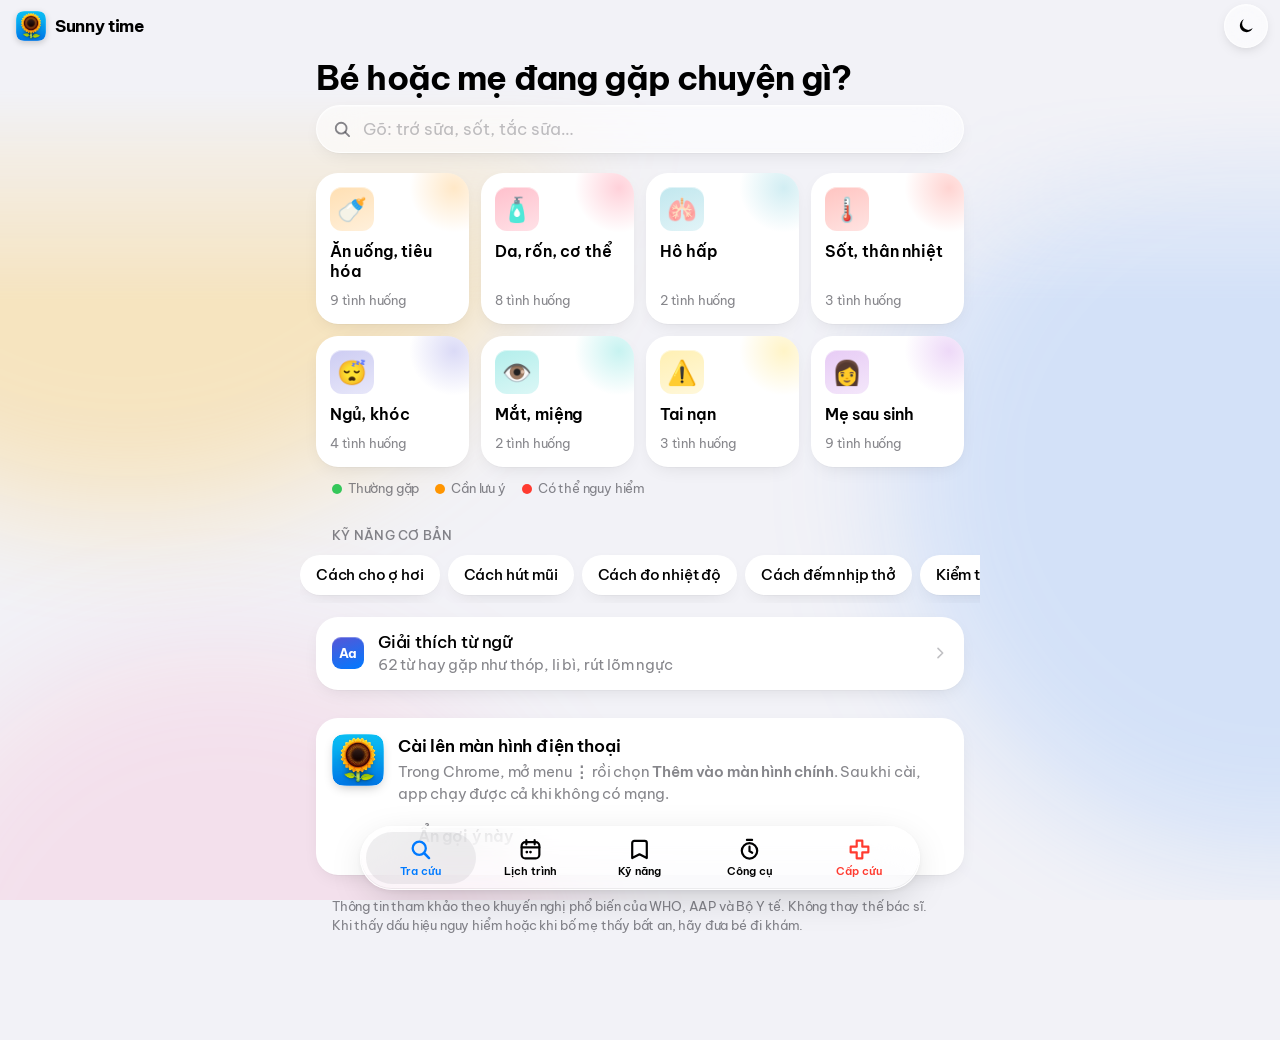
==== docs/index.html @ 22422fb4 "Thêm ô tìm kiếm ở trang Kỹ năng Co-Authored-By: Claude Opus 5.5 <noreply@anthropic.com>" ====
<!doctype html>
<html lang="vi">
<head>
<meta charset="utf-8">
<meta name="viewport" content="width=device-width, initial-scale=1, viewport-fit=cover">
<title>Sunny time</title>
<meta name="description" content="Sunny time: lịch trình trong ngày theo tháng tuổi và các bước xử lý tại nhà khi bé hoặc mẹ gặp vấn đề sau sinh.">
<meta name="theme-color" content="#F2F2F7" media="(prefers-color-scheme: light)">
<meta name="theme-color" content="#000000" media="(prefers-color-scheme: dark)">
<meta name="apple-mobile-web-app-capable" content="yes">
<meta name="mobile-web-app-capable" content="yes">
<meta name="apple-mobile-web-app-status-bar-style" content="default">
<meta name="apple-mobile-web-app-title" content="Sunny time">
<link rel="manifest" href="manifest.webmanifest">
<link rel="icon" type="image/png" href="icons/favicon.png">
<link rel="apple-touch-icon" href="icons/apple-touch-icon.png">
<link rel="preconnect" href="https://fonts.googleapis.com">
<link rel="preconnect" href="https://fonts.gstatic.com" crossorigin>
<link href="https://fonts.googleapis.com/css2?family=Be+Vietnam+Pro:wght@400;500;600;700;800&display=swap" rel="stylesheet">
<script>
  try {
    var t = localStorage.getItem("xltn-theme");
    if (t === "light" || t === "dark") {
      document.documentElement.setAttribute("data-theme", t);
      // thanh trạng thái theo đúng giao diện đã chọn
      var c = t === "dark" ? "#000000" : "#F2F2F7";
      document.querySelectorAll('meta[name="theme-color"]').forEach(function (m) { m.setAttribute("content", c); });
    }
  } catch (e) {}
</script>
<style>
/* ============================================================
   Sunny time. Giao diện theo ngôn ngữ iOS 27 (Liquid Glass):
   thanh tab kính nổi, nút tròn bằng kính, tiêu đề lớn,
   danh sách bo góc kiểu iOS, màu hệ thống của Apple.
   Ba màu mức độ (xanh lá, cam, đỏ) chỉ dùng cho mức độ.
   ============================================================ */
:root{
  --bg:#F2F2F7; --bg-2:#FFFFFF; --bg-3:#F2F2F7;
  --fill:rgba(120,120,128,.12); --fill-2:rgba(120,120,128,.08); --fill-strong:rgba(120,120,128,.2);
  --label:#000000; --label-2:rgba(60,60,67,.62); --label-3:rgba(60,60,67,.32); --label-4:rgba(60,60,67,.18);
  --sep:rgba(60,60,67,.18);
  --tint:#007AFF; --tint-wash:rgba(0,122,255,.12); --on-tint:#FFFFFF;
  --green:#34C759; --green-ink:#1F8A3D; --green-wash:rgba(52,199,89,.14);
  --orange:#FF9500; --orange-ink:#C24A00; --orange-wash:rgba(255,149,0,.15);
  --red:#FF3B30; --red-ink:#D70015; --red-wash:rgba(255,59,48,.12); --on-red:#FFFFFF;
  --yellow:#FFCC00; --indigo:#5856D6; --purple:#AF52DE; --pink:#FF2D55; --teal:#30B0C7; --mint:#00C7BE; --brown:#A2845E; --blue:#007AFF;
  --glass:rgba(255,255,255,.58); --glass-strong:rgba(255,255,255,.78);
  --glass-edge:rgba(255,255,255,.75); --glass-shade:rgba(0,0,0,.06);
  --shadow:0 1px 1px rgba(0,0,0,.03), 0 6px 20px -8px rgba(0,0,0,.12);
  --shadow-float:0 10px 40px -10px rgba(0,0,0,.22), 0 2px 6px rgba(0,0,0,.05);
  --amb-1:rgba(255,196,64,.30); --amb-2:rgba(90,160,255,.20); --amb-3:rgba(255,120,170,.14);
  --r-xl:28px; --r-l:22px; --r-m:16px; --r-s:12px; --r-pill:999px;
  --font:-apple-system,BlinkMacSystemFont,"SF Pro Text","SF Pro Display","Be Vietnam Pro","Segoe UI",Roboto,sans-serif;
  --ease:cubic-bezier(.32,.72,0,1); --spring:cubic-bezier(.34,1.56,.64,1);
  --top-h:52px; --tab-h:64px;
  --safe-b:env(safe-area-inset-bottom,0px);
  color-scheme:light;
}
@media (prefers-color-scheme:dark){
  :root:not([data-theme="light"]){
    --bg:#000000; --bg-2:#1C1C1E; --bg-3:#2C2C2E;
    --fill:rgba(118,118,128,.24); --fill-2:rgba(118,118,128,.16); --fill-strong:rgba(118,118,128,.36);
    --label:#FFFFFF; --label-2:rgba(235,235,245,.62); --label-3:rgba(235,235,245,.32); --label-4:rgba(235,235,245,.18);
    --sep:rgba(84,84,88,.55);
    --tint:#0A84FF; --tint-wash:rgba(10,132,255,.2); --on-tint:#FFFFFF;
    --green:#30D158; --green-ink:#4ADE7B; --green-wash:rgba(48,209,88,.18);
    --orange:#FF9F0A; --orange-ink:#FFB340; --orange-wash:rgba(255,159,10,.18);
    --red:#FF453A; --red-ink:#FF6961; --red-wash:rgba(255,69,58,.18); --on-red:#FFFFFF;
    --yellow:#FFD60A; --indigo:#5E5CE6; --purple:#BF5AF2; --pink:#FF375F; --teal:#40C8E0; --mint:#63E6E2; --brown:#AC8E68; --blue:#0A84FF;
    --glass:rgba(44,44,48,.55); --glass-strong:rgba(44,44,48,.82);
    --glass-edge:rgba(255,255,255,.16); --glass-shade:rgba(0,0,0,.3);
    --shadow:0 1px 1px rgba(0,0,0,.4), 0 6px 20px -8px rgba(0,0,0,.6);
    --shadow-float:0 10px 40px -8px rgba(0,0,0,.7), 0 2px 6px rgba(0,0,0,.4);
    --amb-1:rgba(255,180,40,.16); --amb-2:rgba(60,120,255,.18); --amb-3:rgba(200,80,160,.12);
    color-scheme:dark;
  }
}
:root[data-theme="dark"]{
  --bg:#000000; --bg-2:#1C1C1E; --bg-3:#2C2C2E;
  --fill:rgba(118,118,128,.24); --fill-2:rgba(118,118,128,.16); --fill-strong:rgba(118,118,128,.36);
  --label:#FFFFFF; --label-2:rgba(235,235,245,.62); --label-3:rgba(235,235,245,.32); --label-4:rgba(235,235,245,.18);
  --sep:rgba(84,84,88,.55);
  --tint:#0A84FF; --tint-wash:rgba(10,132,255,.2); --on-tint:#FFFFFF;
  --green:#30D158; --green-ink:#4ADE7B; --green-wash:rgba(48,209,88,.18);
  --orange:#FF9F0A; --orange-ink:#FFB340; --orange-wash:rgba(255,159,10,.18);
  --red:#FF453A; --red-ink:#FF6961; --red-wash:rgba(255,69,58,.18); --on-red:#FFFFFF;
  --yellow:#FFD60A; --indigo:#5E5CE6; --purple:#BF5AF2; --pink:#FF375F; --teal:#40C8E0; --mint:#63E6E2; --brown:#AC8E68; --blue:#0A84FF;
  --glass:rgba(44,44,48,.55); --glass-strong:rgba(44,44,48,.82);
  --glass-edge:rgba(255,255,255,.16); --glass-shade:rgba(0,0,0,.3);
  --shadow:0 1px 1px rgba(0,0,0,.4), 0 6px 20px -8px rgba(0,0,0,.6);
  --shadow-float:0 10px 40px -8px rgba(0,0,0,.7), 0 2px 6px rgba(0,0,0,.4);
  --amb-1:rgba(255,180,40,.16); --amb-2:rgba(60,120,255,.18); --amb-3:rgba(200,80,160,.12);
  color-scheme:dark;
}

*{box-sizing:border-box}
html{-webkit-text-size-adjust:100%;overflow-x:hidden}
body{margin:0;background:var(--bg);color:var(--label);font-family:var(--font);
  font-size:17px;line-height:1.47;letter-spacing:-.01em;-webkit-font-smoothing:antialiased;
  -webkit-tap-highlight-color:transparent;min-height:100vh}
button{font:inherit;color:inherit;letter-spacing:inherit}
a{color:inherit}
strong{font-weight:600}
[hidden]{display:none!important}
:focus-visible{outline:3px solid color-mix(in srgb,var(--tint) 60%,transparent);outline-offset:2px;border-radius:10px}

/* nền có vệt màu mềm để lớp kính có thứ để khúc xạ */
.ambient{position:fixed;inset:0;z-index:-1;pointer-events:none;overflow:hidden;
  -webkit-mask-image:linear-gradient(to bottom,transparent 0,transparent 90px,#000 300px);mask-image:linear-gradient(to bottom,transparent 0,transparent 90px,#000 300px)}
.ambient i{position:absolute;border-radius:50%;filter:blur(60px)}
.ambient i:nth-child(1){width:70vmax;height:70vmax;left:-25vmax;top:-30vmax;background:var(--amb-1)}
.ambient i:nth-child(2){width:60vmax;height:60vmax;right:-30vmax;top:10vh;background:var(--amb-2)}
.ambient i:nth-child(3){width:55vmax;height:55vmax;left:-10vmax;bottom:-35vmax;background:var(--amb-3)}

/* ---------- vật liệu kính ---------- */
.glass,.glass-btn,.tabs,.top.scrolled,.sheet,.toast,.search input{
  -webkit-backdrop-filter:blur(22px) saturate(180%);backdrop-filter:blur(22px) saturate(180%)}
.glass-btn{position:relative;width:44px;height:44px;flex:none;border-radius:50%;display:grid;place-items:center;cursor:pointer;
  border:.5px solid var(--glass-edge);background:var(--glass);color:var(--label);
  box-shadow:inset 0 1px 0 rgba(255,255,255,.45),0 4px 14px -6px rgba(0,0,0,.25);
  transition:transform .35s var(--spring),background .2s}
.glass-btn:active{transform:scale(.88)}

/* ---------- thanh trên ---------- */
.top{position:sticky;top:0;z-index:30;height:calc(var(--top-h) + env(safe-area-inset-top,0px));
  padding:env(safe-area-inset-top,0px) 12px 0;display:flex;align-items:center;gap:8px;
  transition:background .25s,box-shadow .25s}
.top.scrolled{background:color-mix(in srgb,var(--bg) 70%,transparent);box-shadow:0 .5px 0 var(--sep)}
.brand{display:flex;align-items:center;gap:9px;text-decoration:none;padding:0 4px;min-width:0;flex:1}
.brand-mark{width:30px;height:30px;border-radius:8px;flex:none;display:block;box-shadow:0 2px 6px rgba(0,0,0,.18)}
.brand-name{font-weight:700;font-size:17px;letter-spacing:-.02em}
.top-title{flex:1;min-width:0;text-align:center;font-weight:600;font-size:17px;white-space:nowrap;overflow:hidden;
  text-overflow:ellipsis;opacity:0;transform:translateY(4px);transition:opacity .2s,transform .3s var(--ease)}
.top.show-title .top-title{opacity:1;transform:none}
.top.show-title .brand{opacity:0;pointer-events:none}
.top.inner .brand{display:none}
.top:not(.inner) .top-title{position:absolute;left:64px;right:64px}
.theme-btn .i-sun{display:none}
:root[data-theme="dark"] .theme-btn .i-sun{display:block}
:root[data-theme="dark"] .theme-btn .i-moon{display:none}
@media (prefers-color-scheme:dark){
  :root:not([data-theme="light"]) .theme-btn .i-sun{display:block}
  :root:not([data-theme="light"]) .theme-btn .i-moon{display:none}
}

/* ---------- khung nội dung ---------- */
main{display:block;outline:none;max-width:680px;margin:0 auto;
  padding:2px 16px calc(var(--tab-h) + var(--safe-b) + 40px)}
.page-enter{animation:fadeIn .28s var(--ease)}
.page-push{animation:push .42s var(--ease)}
@keyframes fadeIn{from{opacity:0}to{opacity:1}}
@keyframes push{from{opacity:.3;transform:translateX(36px)}to{opacity:1;transform:none}}
@media (prefers-reduced-motion:reduce){.page-enter,.page-push{animation:none}}

h1{font-size:34px;line-height:1.2;letter-spacing:-.025em;margin:4px 0 6px;font-weight:700}
h2{font-size:20px;line-height:1.3;margin:0;font-weight:700;letter-spacing:-.02em}
.lede{color:var(--label-2);margin:0 0 20px;font-size:17px}
.eyebrow{font-size:13px;font-weight:500;text-transform:uppercase;letter-spacing:.02em;color:var(--label-2);margin:28px 16px 8px}

/* ---------- tìm kiếm ---------- */
.search{position:relative;margin:6px 0 20px}
.search input{width:100%;height:48px;border-radius:var(--r-pill);border:.5px solid var(--glass-edge);
  background:var(--glass);color:var(--label);font:inherit;font-size:17px;padding:0 46px 0 46px;
  box-shadow:inset 0 1px 0 rgba(255,255,255,.4),var(--shadow);-webkit-appearance:none;appearance:none;
  transition:box-shadow .2s}
.search input::-webkit-search-cancel-button{display:none}
.search input::placeholder{color:var(--label-3)}
.search input:focus{outline:none;box-shadow:0 0 0 4px var(--tint-wash),var(--shadow)}
.search .s-icon{z-index:1;position:absolute;left:16px;top:50%;transform:translateY(-50%);color:var(--label-2);pointer-events:none;width:20px;height:20px}
.search .s-clear{z-index:1;position:absolute;right:4px;top:50%;transform:translateY(-50%);width:40px;height:40px;
  border:0;background:none;border-radius:50%;color:var(--label-3);cursor:pointer;display:grid;place-items:center}
.search-empty{padding:28px 8px;text-align:center;color:var(--label-2)}
.search-empty strong{color:var(--label)}

/* ---------- lưới nhóm ---------- */
.cats{display:grid;grid-template-columns:1fr 1fr;gap:12px}
@media (min-width:600px){.cats{grid-template-columns:repeat(4,1fr)}}
.cat{position:relative;display:flex;flex-direction:column;gap:10px;padding:14px;min-height:120px;border-radius:var(--r-l);
  background:var(--bg-2);text-decoration:none;box-shadow:var(--shadow);overflow:hidden;
  transition:transform .4s var(--spring)}
.cat:active{transform:scale(.95)}
.cat-icon{width:44px;height:44px;border-radius:12px;display:grid;place-items:center;font-size:24px;line-height:1;
  background:linear-gradient(160deg,color-mix(in srgb,var(--c) 30%,transparent),color-mix(in srgb,var(--c) 14%,transparent));
  box-shadow:inset 0 1px 0 rgba(255,255,255,.5)}
.cat-title{font-weight:600;font-size:16px;line-height:1.25}
.cat-count{font-size:13px;color:var(--label-2);margin-top:auto}
.cat::after{content:"";position:absolute;right:-30px;top:-30px;width:90px;height:90px;border-radius:50%;
  background:radial-gradient(circle,color-mix(in srgb,var(--c) 22%,transparent),transparent 70%);pointer-events:none}

/* ---------- danh sách kiểu iOS ---------- */
.list{display:flex;flex-direction:column;background:var(--bg-2);border-radius:var(--r-l);box-shadow:var(--shadow);overflow:hidden}
.row{position:relative;display:flex;align-items:center;gap:14px;padding:12px 16px;min-height:60px;text-decoration:none;
  background:none;border:0;width:100%;text-align:left;cursor:pointer;transition:background .15s}
.row+.row::before{content:"";position:absolute;top:0;left:62px;right:0;height:.5px;background:var(--sep)}
.row:active{background:var(--fill-2)}
.row-main{flex:1;min-width:0}
.row-title{display:block;font-weight:500;font-size:17px;line-height:1.3}
.row-sub{display:-webkit-box;font-size:15px;color:var(--label-2);margin-top:2px;overflow:hidden;
  -webkit-line-clamp:2;-webkit-box-orient:vertical;line-height:1.35}
.row-sub mark{background:var(--orange-wash);color:inherit;border-radius:4px;padding:0 2px}
.chev{color:var(--label-3);flex:none;width:16px;height:16px}
.dots{display:flex;gap:4px;flex:none;width:32px;justify-content:center}
.dot{display:inline-block;width:10px;height:10px;border-radius:50%}
.dot.green{background:var(--green)} .dot.yellow{background:var(--orange)} .dot.red{background:var(--red)}
.legend{display:flex;flex-wrap:wrap;gap:6px 16px;font-size:13px;color:var(--label-2);margin:12px 16px 0}
.legend span{display:inline-flex;align-items:center;gap:6px}
.k-badge{flex:none;width:32px;height:32px;border-radius:9px;background:linear-gradient(160deg,var(--indigo),var(--blue));color:#fff;
  font-weight:700;font-size:13px;display:grid;place-items:center;box-shadow:inset 0 1px 0 rgba(255,255,255,.3)}

/* ---------- chip kỹ năng ---------- */
.chips{display:flex;gap:8px;overflow-x:auto;margin:0 -16px;padding:2px 16px 8px;scrollbar-width:none;scroll-snap-type:x proximity}
.chips::-webkit-scrollbar{display:none}
.chip{flex:none;display:inline-flex;align-items:center;gap:8px;height:40px;padding:0 16px;border-radius:var(--r-pill);
  background:var(--bg-2);box-shadow:var(--shadow);text-decoration:none;font-weight:500;font-size:15px;white-space:nowrap;
  cursor:pointer;scroll-snap-align:start;transition:transform .35s var(--spring)}
.chip:active{transform:scale(.94)}

/* ---------- thẻ cài app ---------- */
.install{margin-top:28px;padding:16px;border-radius:var(--r-l);background:var(--bg-2);box-shadow:var(--shadow);
  display:flex;gap:14px;align-items:flex-start}
.install-icon{flex:none;width:52px;height:52px;border-radius:12px;display:block;box-shadow:0 4px 12px -4px rgba(0,0,0,.3)}
.install p{margin:2px 0 0;font-size:15px;color:var(--label-2)}
.install .btns{display:flex;gap:8px;margin-top:10px;flex-wrap:wrap}

/* ---------- nút dạng viên thuốc ---------- */
.btn{display:inline-flex;align-items:center;justify-content:center;gap:8px;min-height:44px;padding:0 20px;
  border-radius:var(--r-pill);border:0;background:var(--fill);color:var(--tint);font-weight:600;font-size:16px;
  text-decoration:none;cursor:pointer;transition:transform .35s var(--spring),filter .2s}
.btn:active{transform:scale(.95)}
.btn.primary{background:var(--tint);color:var(--on-tint);box-shadow:0 6px 16px -6px color-mix(in srgb,var(--tint) 70%,transparent)}
.btn.ghost{background:none;color:var(--label-2)}
.btn.danger{background:var(--red);color:var(--on-red);box-shadow:0 6px 16px -6px color-mix(in srgb,var(--red) 70%,transparent)}
.btn.big{min-height:54px;font-size:17px;width:100%}

/* ---------- trang tình huống ---------- */
.sit-head{margin:4px 0 16px}
.sev{display:flex;flex-wrap:wrap;gap:6px;margin-top:8px}
.pill{display:inline-flex;align-items:center;gap:6px;height:28px;padding:0 12px;border-radius:var(--r-pill);font-size:14px;font-weight:600}
.pill::before{content:"";width:7px;height:7px;border-radius:50%;background:currentColor}
.pill.green{background:var(--green-wash);color:var(--green-ink)}
.pill.yellow{background:var(--orange-wash);color:var(--orange-ink)}
.pill.red{background:var(--red-wash);color:var(--red-ink)}
.sev-note{font-size:15px;color:var(--label-2);margin:8px 0 0}

.alert{display:flex;gap:12px;align-items:center;padding:14px 16px;border-radius:var(--r-m);
  background:var(--red-wash);color:var(--red-ink);margin:0 0 16px;text-decoration:none;font-weight:600;font-size:15px;
  transition:transform .35s var(--spring)}
.alert:active{transform:scale(.98)}
.alert svg{flex:none}

.block{background:var(--bg-2);border-radius:var(--r-l);box-shadow:var(--shadow);margin:0 0 14px;overflow:hidden}
.block-head{display:flex;align-items:center;gap:10px;padding:16px 16px 4px}
.block-head h2{flex:1;font-size:19px}
.progress{font-size:13px;font-weight:600;color:var(--label-2);background:var(--fill);padding:3px 10px;border-radius:var(--r-pill);
  font-variant-numeric:tabular-nums;white-space:nowrap}
.progress.done{color:#fff;background:var(--green)}
.reset{border:0;background:none;color:var(--tint);font-weight:500;font-size:15px;cursor:pointer;min-height:36px;padding:0 4px}
.since{font-size:13px;color:var(--label-2);padding:0 16px 10px}

/* bước có thể đánh dấu, kiểu Lời nhắc của iOS */
.steps{list-style:none;margin:0;padding:4px 0 6px}
.step{position:relative;display:flex;gap:14px;padding:12px 16px;cursor:pointer;align-items:flex-start;
  -webkit-user-select:none;user-select:none;transition:background .15s}
.step+.step::before{content:"";position:absolute;top:0;left:58px;right:0;height:.5px;background:var(--sep)}
.step:active{background:var(--fill-2)}
.step-n{flex:none;width:28px;height:28px;border-radius:50%;border:1.8px solid var(--label-3);margin-top:-1px;
  display:grid;place-items:center;font-weight:600;font-size:13px;color:var(--label-2);font-variant-numeric:tabular-nums;
  transition:background .25s,border-color .25s,transform .45s var(--spring)}
.step-n svg{display:none;width:16px;height:16px}
.step-body{flex:1;min-width:0}
.step-text{line-height:1.45}
.step.done .step-n{background:var(--green);border-color:var(--green);color:#fff;transform:scale(1.08)}
.step.done .step-n span{display:none}
.step.done .step-n svg{display:block}
.step.done .step-text{color:var(--label-2)}
.sub{margin:8px 0 0;padding:0;list-style:none;font-size:16px;color:var(--label-2)}
.sub li{position:relative;padding-left:16px;margin:5px 0}
.sub li::before{content:"";position:absolute;left:2px;top:.62em;width:5px;height:5px;border-radius:50%;background:var(--label-3)}

/* các phần gập lại */
details.block>summary{list-style:none;display:flex;align-items:center;gap:12px;padding:14px 16px;cursor:pointer;min-height:56px}
details.block>summary::-webkit-details-marker{display:none}
details.block>summary h2{flex:1;font-size:19px}
.tw{color:var(--label-3);transition:transform .35s var(--ease);width:16px;height:16px;flex:none}
details[open]>summary .tw{transform:rotate(90deg)}
.k-ico{flex:none;width:30px;height:30px;border-radius:8px;display:grid;place-items:center;color:#fff;
  box-shadow:inset 0 1px 0 rgba(255,255,255,.3)}
.k-ico svg{width:16px;height:16px}
.k-prevent .k-ico{background:linear-gradient(160deg,var(--teal),var(--blue))}
.k-avoid .k-ico{background:linear-gradient(160deg,var(--yellow),var(--orange))}
.k-doctor .k-ico{background:linear-gradient(160deg,var(--pink),var(--red))}
.k-info .k-ico{background:linear-gradient(160deg,#A1A1AA,#71717A)}
.k-doctor>summary h2,.k-doctor .block-head h2{color:var(--red-ink)}
.blist{list-style:none;margin:0;padding:0 0 8px}
.blist li{position:relative;padding:10px 16px 10px 38px;line-height:1.45}
.blist li+li::before{content:"";position:absolute;top:0;left:38px;right:0;height:.5px;background:var(--sep)}
.blist li::after{content:"";position:absolute;left:18px;top:1.15em;width:7px;height:7px;border-radius:50%;background:var(--label-3)}
.k-doctor .blist li::after{background:var(--red)}
.k-avoid .blist li::after{background:var(--orange)}
.k-prevent .blist li::after{background:var(--teal)}
.ptext{margin:0;padding:0 16px 16px;color:var(--label);line-height:1.5}
.block .call{margin:6px 16px 16px;width:calc(100% - 32px)}
.note{display:flex;gap:10px;padding:14px 16px;border-radius:var(--r-m);background:var(--tint-wash);
  color:var(--label);font-size:15px;margin:0 0 14px}
.note svg{color:var(--tint)}

/* chip trỏ sang kỹ năng / tình huống khác */
.ref{display:inline-flex;align-items:center;gap:3px;border:0;background:var(--tint-wash);color:var(--tint);
  font-weight:600;font-size:.88em;padding:2px 10px;border-radius:var(--r-pill);cursor:pointer;line-height:1.6;
  vertical-align:baseline;text-decoration:none;white-space:nowrap;transition:transform .3s var(--spring)}
.ref::after{content:"›";font-weight:700}
.ref:active{transform:scale(.94)}

.disclaimer{font-size:13px;color:var(--label-2);margin:22px 16px 0;line-height:1.5}
.disclaimer a{color:var(--tint);text-decoration:none}

/* ---------- "Đây là gì?" (mặc định gập lại) ---------- */
.about{background:var(--bg-2);border-radius:var(--r-l);box-shadow:var(--shadow);margin:0 0 14px;overflow:hidden}
.about>summary{list-style:none;display:flex;align-items:center;gap:10px;min-height:52px;padding:8px 16px;cursor:pointer}
.about>summary::-webkit-details-marker{display:none}
.about-label{font-size:15px;font-weight:600;color:var(--tint)}
.about-hint{flex:1;font-size:15px;color:var(--label-2)}
.about[open] .about-hint{visibility:hidden}
.about p{margin:0;padding:0 16px 16px;color:var(--label);font-size:16px;line-height:1.55}

/* ---------- từ có giải thích ---------- */
.term{display:inline;border:0;background:none;padding:0;margin:0;font:inherit;color:inherit;cursor:pointer;
  text-decoration:underline dotted;text-decoration-color:var(--tint);text-decoration-thickness:2px;
  text-underline-offset:3px;border-radius:3px}
.term:active{background:var(--tint-wash)}
.term-demo{text-decoration:underline dotted;text-decoration-color:var(--tint);text-decoration-thickness:2px;text-underline-offset:3px}
.term-card{background:var(--bg-2);border-radius:var(--r-l);padding:16px;margin-bottom:12px;box-shadow:var(--shadow)}
.term-card p{margin:0;font-size:17px;line-height:1.55}

/* ---------- trang từ ngữ ---------- */
.gloss-link{display:flex;align-items:center;gap:14px;margin-top:14px;padding:14px 16px;border-radius:var(--r-l);
  background:var(--bg-2);box-shadow:var(--shadow);text-decoration:none;transition:transform .35s var(--spring)}
.gloss-link:active{transform:scale(.98)}
.gloss{display:flex;flex-direction:column;gap:10px}
.gl{background:var(--bg-2);border-radius:var(--r-m);box-shadow:var(--shadow);padding:14px 16px}
.gl h2{font-size:17px}
.gl-alias{font-size:13px;color:var(--label-2);margin-top:2px}
.gl p{margin:6px 0 0;color:var(--label);font-size:16px}

/* ---------- trang cấp cứu ---------- */
.sos-hero{position:relative;overflow:hidden;background:linear-gradient(150deg,#FF5E57,#E5202E 60%,#B5121F);color:#fff;
  border-radius:var(--r-xl);padding:22px 20px 20px;margin:4px 0 14px;box-shadow:0 14px 40px -14px rgba(229,32,46,.6)}
.sos-hero::before{content:"";position:absolute;right:-60px;top:-60px;width:200px;height:200px;border-radius:50%;
  background:radial-gradient(circle,rgba(255,255,255,.25),transparent 70%)}
.sos-hero h1{margin:0 0 4px;font-size:30px;color:#fff}
.sos-hero p{margin:0 0 16px;opacity:.92;font-size:15px}
.sos-call{position:relative;display:flex;align-items:center;justify-content:center;gap:10px;min-height:60px;border-radius:var(--r-pill);
  background:rgba(255,255,255,.95);color:#D70015;font-weight:700;font-size:21px;text-decoration:none;
  box-shadow:inset 0 1px 0 #fff,0 6px 20px -6px rgba(0,0,0,.35);transition:transform .35s var(--spring)}
.sos-call:active{transform:scale(.96)}
.sos-quick{display:grid;grid-template-columns:1fr 1fr;gap:10px;margin-bottom:6px}
.sos-quick a{display:flex;flex-direction:column;gap:4px;padding:14px;border-radius:var(--r-m);background:var(--bg-2);
  box-shadow:var(--shadow);text-decoration:none;font-weight:600;font-size:16px;line-height:1.3;transition:transform .35s var(--spring)}
.sos-quick a:active{transform:scale(.96)}
.sos-quick small{font-weight:400;color:var(--label-2);font-size:13px}

/* ---------- công cụ ---------- */
.tool{background:var(--bg-2);border-radius:var(--r-l);box-shadow:var(--shadow);padding:18px 16px;margin:0 0 14px}
.tool h2{margin-bottom:4px}
.tool p{margin:0 0 14px;color:var(--label-2);font-size:15px}
.seg{position:relative;display:flex;background:var(--fill);border-radius:var(--r-pill);padding:3px;gap:2px;margin:0 0 14px}
.seg button{position:relative;flex:1;min-height:38px;border:0;border-radius:var(--r-pill);background:none;font-weight:600;font-size:14px;
  color:var(--label);cursor:pointer;transition:background .3s var(--ease),box-shadow .3s}
.seg button[aria-pressed="true"]{background:var(--bg-2);box-shadow:0 3px 8px rgba(0,0,0,.12),0 .5px 0 rgba(0,0,0,.04)}
:root[data-theme="dark"] .seg button[aria-pressed="true"]{background:#636366}
@media (prefers-color-scheme:dark){:root:not([data-theme="light"]) .seg button[aria-pressed="true"]{background:#636366}}
.tap{width:100%;min-height:220px;border-radius:var(--r-xl);border:0;cursor:pointer;color:#fff;
  background:linear-gradient(150deg,#3D8BFF,var(--indigo));box-shadow:0 14px 34px -14px color-mix(in srgb,var(--indigo) 80%,transparent);
  display:flex;flex-direction:column;align-items:center;justify-content:center;gap:6px;
  touch-action:manipulation;-webkit-user-select:none;user-select:none;transition:transform .25s var(--spring)}
.tap:active{transform:scale(.97)}
.tap .big{font-size:72px;font-weight:700;line-height:1;font-variant-numeric:tabular-nums;letter-spacing:-.03em}
.tap .small{font-size:15px;font-weight:500;opacity:.9}
.tap.idle{background:var(--fill);color:var(--label);box-shadow:none}
.timer-bar{height:6px;border-radius:3px;background:var(--fill);overflow:hidden;margin:14px 0 6px}
.timer-bar i{display:block;height:100%;background:var(--tint);width:0;border-radius:3px;transition:width .25s linear}
.timer-meta{display:flex;justify-content:space-between;font-size:13px;color:var(--label-2);font-variant-numeric:tabular-nums}
.verdict{border-radius:var(--r-m);padding:14px 16px;margin-top:14px;font-size:15px}
.verdict strong{display:block;font-size:17px;margin-bottom:2px}
.verdict.ok{background:var(--green-wash);color:var(--green-ink)}
.verdict.bad{background:var(--red-wash);color:var(--red-ink)}
.countdown{font-size:60px;font-weight:200;text-align:center;font-variant-numeric:tabular-nums;margin:4px 0 12px;letter-spacing:-.02em}
.row-btns{display:flex;gap:10px}
.row-btns .btn{flex:1}
.ring{animation:ring 1s ease-in-out infinite;color:var(--red)}
@keyframes ring{50%{opacity:.4}}

/* ---------- thanh tab kính nổi ---------- */
.tabs{position:fixed;z-index:40;left:12px;right:12px;bottom:calc(var(--safe-b) + 10px);height:var(--tab-h);
  display:flex;align-items:stretch;padding:5px;border-radius:var(--r-pill);
  background:var(--glass);border:.5px solid var(--glass-edge);
  box-shadow:inset 0 1px 0 rgba(255,255,255,.5),inset 0 -1px 0 var(--glass-shade),var(--shadow-float)}
.tabs a{position:relative;z-index:1;flex:1;display:flex;flex-direction:column;align-items:center;justify-content:center;gap:2px;
  text-decoration:none;color:var(--label);font-size:10.5px;font-weight:600;letter-spacing:0;border-radius:var(--r-pill);
  transition:color .25s,transform .35s var(--spring)}
.tabs a:active{transform:scale(.9)}
.tabs svg{width:25px;height:25px}
.tabs a.on{color:var(--tint)}
.tabs a.tab-sos{color:var(--red)}
.tab-pill{position:absolute;z-index:0;top:5px;bottom:5px;left:5px;width:0;border-radius:var(--r-pill);
  background:var(--fill);transition:transform .5s var(--spring),width .5s var(--spring),background .3s;pointer-events:none}
.tab-pill.sos{background:var(--red-wash)}
@media (min-width:700px){
  .tabs{left:50%;right:auto;transform:translateX(-50%);width:560px}
}

/* ---------- bảng trượt kính ---------- */
.sheet-wrap{position:fixed;inset:0;z-index:50}
.sheet-scrim{position:absolute;inset:0;background:rgba(0,0,0,.3);animation:fade .25s}
.sheet{position:absolute;left:8px;right:8px;bottom:calc(var(--safe-b) + 8px);max-height:86vh;max-height:86dvh;display:flex;flex-direction:column;
  background:var(--glass-strong);border:.5px solid var(--glass-edge);border-radius:34px;
  box-shadow:inset 0 1px 0 rgba(255,255,255,.4),var(--shadow-float);
  animation:up .45s var(--ease);max-width:640px;margin:0 auto}
.sheet-grip{width:36px;height:5px;border-radius:3px;background:var(--label-4);margin:8px auto 0}
.sheet-head{display:flex;align-items:center;gap:8px;padding:8px 12px 8px 20px}
.sheet-head h2{flex:1;font-size:20px}
.sheet-x{width:36px;height:36px}
.sheet-body{overflow-y:auto;padding:4px 14px 18px;overscroll-behavior:contain}
.sheet-body .block,.sheet-body .term-card{margin-bottom:12px}
@keyframes up{from{transform:translateY(105%)}to{transform:none}}
@keyframes fade{from{opacity:0}to{opacity:1}}
@media (prefers-reduced-motion:reduce){.sheet,.sheet-scrim{animation:none}}

/* ---------- thông báo nhỏ ---------- */
.toast{position:fixed;left:50%;transform:translateX(-50%);top:calc(env(safe-area-inset-top,0px) + 10px);z-index:60;
  background:var(--glass-strong);border:.5px solid var(--glass-edge);color:var(--label);padding:12px 20px;border-radius:var(--r-pill);
  font-size:15px;font-weight:600;box-shadow:var(--shadow-float);max-width:calc(100% - 32px);animation:drop .45s var(--spring)}
@keyframes drop{from{transform:translate(-50%,-30px);opacity:0}to{transform:translate(-50%,0);opacity:1}}
.alarm-bar{position:sticky;top:calc(var(--top-h) + env(safe-area-inset-top,0px));z-index:20;margin:0 0 12px;
  padding:10px 10px 10px 16px;border-radius:var(--r-pill);background:var(--red);color:#fff;display:flex;align-items:center;gap:10px;
  font-weight:600;box-shadow:0 8px 24px -8px rgba(255,59,48,.6)}
.alarm-bar span{flex:1}
.alarm-bar .btn{background:#fff;color:var(--red);min-height:36px}

/* ============================================================
   Lịch trình trong ngày
   ============================================================ */
.dob{display:grid;grid-template-columns:36px minmax(0,1fr);align-items:center;gap:12px;padding:14px 16px;border-radius:var(--r-l);background:var(--bg-2);
  box-shadow:var(--shadow);margin:0 0 14px}
.dob-ico{flex:none;width:36px;height:36px;border-radius:10px;display:grid;place-items:center;font-size:20px;
  background:linear-gradient(160deg,color-mix(in srgb,var(--yellow) 45%,transparent),color-mix(in srgb,var(--orange) 25%,transparent))}
.dob-main{flex:1;min-width:0;font-size:15px;color:var(--label-2);line-height:1.35}
.dob-main strong{display:block;color:var(--label);font-size:17px}
.dob input[type="date"]{grid-column:1/-1;display:block;width:100%;min-width:0;max-width:100%;box-sizing:border-box;
  -webkit-appearance:none;appearance:none;font:inherit;font-size:17px;color:var(--label);
  background:var(--fill);border:0;border-radius:12px;padding:0 14px;min-height:48px;line-height:48px;text-align:left}
.dob input[type="date"]::-webkit-date-and-time-value{text-align:left;margin:0}
.dob{overflow:hidden}
.dob-hint{grid-column:1/-1;margin:-4px 2px 0;font-size:13px;color:var(--label-2)}
.dob-actions{grid-column:1/-1;display:flex;gap:8px}
.dob-actions .btn{flex:1}
.dob-actions .dob-del{flex:none;color:var(--red)}
.dob .dob-edit{grid-column:1/-1;width:100%}

.months{display:flex;gap:8px;overflow-x:auto;margin:0 -16px 12px;padding:10px 16px 12px;scroll-padding:0 16px;scrollbar-width:none;scroll-snap-type:x proximity}
.months::-webkit-scrollbar{display:none}
.mchip{position:relative;border:0;font:inherit;color:var(--label);flex:none;display:flex;flex-direction:column;align-items:center;justify-content:center;width:58px;height:62px;border-radius:18px;
  background:var(--bg-2);box-shadow:var(--shadow);text-decoration:none;cursor:pointer;scroll-snap-align:center;
  transition:transform .4s var(--spring),background .25s,color .25s}
.mchip b{font-size:22px;font-weight:700;line-height:1;font-variant-numeric:tabular-nums}
.mchip small{font-size:11px;color:var(--label-2);margin-top:3px}
.mchip:active{transform:scale(.92)}
.mchip.on{background:linear-gradient(160deg,#FFB020,#FF8A00);color:#fff;box-shadow:0 8px 20px -8px rgba(255,138,0,.8);transform:scale(1.04)}
.mchip.on small{color:rgba(255,255,255,.9)}
.mchip.age::after{content:"";position:absolute;bottom:5px;left:50%;margin-left:-3px;width:6px;height:6px;border-radius:50%;background:var(--tint)}
.mchip.on.age::after{background:#fff}

.plan-head{display:flex;align-items:flex-end;justify-content:space-between;gap:12px;margin:2px 4px 12px}
.plan-head h2{font-size:24px}
.plan-head p{margin:2px 0 0;color:var(--label-2);font-size:15px}
.plan-nav{display:flex;gap:8px}

.stats{display:grid;grid-template-columns:1fr 1fr;gap:10px;margin:0 0 16px}
@media (min-width:600px){.stats{grid-template-columns:repeat(3,1fr)}}
.stat{position:relative;padding:12px 14px;border-radius:var(--r-m);background:var(--bg-2);box-shadow:var(--shadow);overflow:hidden}
.stat-ico{font-size:18px;line-height:1}
.stat-l{font-size:12px;font-weight:600;color:var(--label-2);text-transform:uppercase;letter-spacing:.02em;margin:6px 0 2px}
.stat-v{font-size:15px;font-weight:600;line-height:1.3}

.tl{position:relative;overflow:hidden;list-style:none;margin:0;padding:8px 0;background:var(--bg-2);border-radius:var(--r-l);box-shadow:var(--shadow)}
.tl::before{content:"";position:absolute;left:89px;top:26px;bottom:26px;width:2px;border-radius:1px;background:var(--fill-strong)}
.slot{position:relative;display:flex;align-items:flex-start;gap:12px;padding:9px 16px 9px 12px}
.slot-time{flex:none;width:50px;text-align:right;font-size:15px;font-weight:600;font-variant-numeric:tabular-nums;color:var(--label-2);padding-top:5px}
.slot-ico{position:relative;z-index:1;flex:none;width:32px;height:32px;border-radius:50%;display:grid;place-items:center;font-size:16px;
  background:var(--bg-2);box-shadow:0 0 0 3px var(--bg-2),inset 0 0 0 1.5px color-mix(in srgb,var(--c) 55%,transparent);
  background:color-mix(in srgb,var(--c) 18%,var(--bg-2))}
.slot-body{flex:1;min-width:0;padding-top:4px}
.slot-kind{display:block;font-size:12px;font-weight:700;text-transform:uppercase;letter-spacing:.03em;color:var(--c)}
.slot-text{display:block;font-size:16px;line-height:1.4}
.slot.night .slot-time{color:var(--indigo)}
.slot>*{position:relative;z-index:1}
.slot.now::before{content:"";position:absolute;z-index:0;inset:0 6px;border-radius:16px;
  background:linear-gradient(90deg,var(--tint-wash),color-mix(in srgb,var(--tint-wash) 25%,transparent))}
.slot.now .slot-time{color:var(--tint)}
.slot.now .slot-ico{box-shadow:0 0 0 3px var(--bg-2),0 0 0 6px color-mix(in srgb,var(--tint) 35%,transparent);animation:pulse 2s ease-in-out infinite}
@keyframes pulse{50%{box-shadow:0 0 0 3px var(--bg-2),0 0 0 10px color-mix(in srgb,var(--tint) 10%,transparent)}}
.now-tag{display:inline-block;margin-left:6px;font-size:11px;font-weight:700;color:#fff;background:var(--tint);border-radius:var(--r-pill);
  padding:1px 7px;vertical-align:2px;text-transform:none;letter-spacing:0}
.slot-sep{padding:10px 16px 4px 110px;font-size:12px;font-weight:700;text-transform:uppercase;letter-spacing:.04em;color:var(--indigo)}

.plan-list{list-style:none;margin:0;padding:4px 0 8px}
.plan-list li{position:relative;padding:10px 16px 10px 40px;line-height:1.45}
.plan-list li+li::before{content:"";position:absolute;top:0;left:40px;right:0;height:.5px;background:var(--sep)}
.plan-list li::after{content:"";position:absolute;left:19px;top:1.15em;width:7px;height:7px;border-radius:50%;background:var(--c,var(--tint))}
.plan-card{background:var(--bg-2);border-radius:var(--r-l);box-shadow:var(--shadow);margin:0 0 14px;overflow:hidden}
.plan-card>h3,.plan-card>summary{display:flex;align-items:center;gap:12px;margin:0;padding:14px 16px 6px;font-size:17px;font-weight:700}
.plan-card>summary{list-style:none;cursor:pointer;padding-bottom:14px}
.plan-card>summary::-webkit-details-marker{display:none}
.plan-card>summary>span:not(.k-ico){flex:1}
.plan-card[open]>summary{padding-bottom:6px}
.plan-card .k-ico{font-size:16px}
.plan-gap{height:16px}
.glass-btn:disabled{opacity:.35;pointer-events:none}
.who{display:inline-block;margin-right:6px;padding:0 8px;border-radius:var(--r-pill);font-size:12px;font-weight:700;line-height:20px;
  color:#fff;background:var(--c);vertical-align:1px}
.slot-text+.slot-text{margin-top:4px}
.seg button{font-size:13px}

</style>
</head>
<body>
<div class="ambient" aria-hidden="true"><i></i><i></i><i></i></div>

<header class="top">
  <button class="glass-btn top-back" id="back" aria-label="Quay lại" hidden>
    <svg viewBox="0 0 24 24" width="22" height="22" aria-hidden="true"><path d="M14.5 5l-7 7 7 7" fill="none" stroke="currentColor" stroke-width="2.6" stroke-linecap="round" stroke-linejoin="round"/></svg>
  </button>
  <a class="brand" href="#/" id="brand">
    <img class="brand-mark" src="icons/mark.png" alt="" width="30" height="30">
    <span class="brand-name">Sunny time</span>
  </a>
  <span class="top-title" id="topTitle"></span>
  <button class="glass-btn theme-btn" id="themeBtn" aria-label="Đổi giao diện sáng tối">
    <svg class="i-moon" viewBox="0 0 24 24" width="20" height="20" aria-hidden="true"><path d="M20 14.5A8 8 0 1 1 9.5 4a6.5 6.5 0 0 0 10.5 10.5z" fill="currentColor"/></svg>
    <svg class="i-sun" viewBox="0 0 24 24" width="20" height="20" aria-hidden="true"><circle cx="12" cy="12" r="4.5" fill="currentColor"/><g stroke="currentColor" stroke-width="2" stroke-linecap="round"><path d="M12 2v2.5M12 19.5V22M2 12h2.5M19.5 12H22M4.9 4.9l1.8 1.8M17.3 17.3l1.8 1.8M4.9 19.1l1.8-1.8M17.3 6.7l1.8-1.8"/></g></svg>
  </button>
</header>

<main id="view" tabindex="-1"></main>

<nav class="tabs" aria-label="Điều hướng chính">
  <span class="tab-pill" aria-hidden="true"></span>
  <a href="#/" data-tab="home">
    <svg viewBox="0 0 24 24" aria-hidden="true"><circle cx="10.8" cy="10.8" r="6.3" fill="none" stroke="currentColor" stroke-width="2.2"/><path d="M15.6 15.6l4.6 4.6" stroke="currentColor" stroke-width="2.4" stroke-linecap="round"/></svg>
    <span>Tra cứu</span>
  </a>
  <a href="#/lich-trinh" data-tab="plan">
    <svg viewBox="0 0 24 24" aria-hidden="true"><rect x="3.5" y="5" width="17" height="15.5" rx="3.5" fill="none" stroke="currentColor" stroke-width="2.1"/><path d="M3.5 10h17M8 3v4M16 3v4" stroke="currentColor" stroke-width="2.1" stroke-linecap="round"/><circle cx="8.5" cy="14.5" r="1.3" fill="currentColor"/><circle cx="12" cy="14.5" r="1.3" fill="currentColor"/></svg>
    <span>Lịch trình</span>
  </a>
  <a href="#/ky-nang" data-tab="skills">
    <svg viewBox="0 0 24 24" aria-hidden="true"><path d="M7 3.8h10a2 2 0 0 1 2 2v14.4l-7-3.6-7 3.6V5.8a2 2 0 0 1 2-2z" fill="none" stroke="currentColor" stroke-width="2.1" stroke-linejoin="round"/></svg>
    <span>Kỹ năng</span>
  </a>
  <a href="#/cong-cu" data-tab="tools">
    <svg viewBox="0 0 24 24" aria-hidden="true"><circle cx="12" cy="13.3" r="7.4" fill="none" stroke="currentColor" stroke-width="2.1"/><path d="M12 9.3v4.2l2.6 1.6M9.5 2.8h5" fill="none" stroke="currentColor" stroke-width="2.1" stroke-linecap="round"/></svg>
    <span>Công cụ</span>
  </a>
  <a href="#/cap-cuu" data-tab="sos" class="tab-sos">
    <svg viewBox="0 0 24 24" aria-hidden="true"><path d="M9.3 3.5h5.4v5.8h5.8v5.4h-5.8v5.8H9.3v-5.8H3.5V9.3h5.8z" fill="none" stroke="currentColor" stroke-width="2.1" stroke-linejoin="round"/></svg>
    <span>Cấp cứu</span>
  </a>
</nav>

<div class="sheet-wrap" id="sheet" hidden>
  <div class="sheet-scrim" data-close-sheet></div>
  <section class="sheet" role="dialog" aria-modal="true" aria-labelledby="sheetTitle">
    <div class="sheet-grip" aria-hidden="true"></div>
    <div class="sheet-head">
      <h2 id="sheetTitle"></h2>
      <button class="glass-btn sheet-x" data-close-sheet aria-label="Đóng">
        <svg viewBox="0 0 24 24" width="18" height="18" aria-hidden="true"><path d="M6.5 6.5l11 11M17.5 6.5l-11 11" stroke="currentColor" stroke-width="2.6" stroke-linecap="round"/></svg>
      </button>
    </div>
    <div class="sheet-body" id="sheetBody"></div>
  </section>
</div>

<div class="toast" id="toast" role="status" aria-live="polite" hidden></div>

<script id="data" type="application/json">{"skills":[{"id":"K1","title":"Cho bé ợ hơi","severity":[],"sections":[{"label":null,"text":"","items":[{"text":"Lót khăn lên vai bố mẹ.","children":[]},{"text":"Chọn 1 trong 3 tư thế:","children":["Tựa vai: bế đứng, cằm bé tựa vai","Ngồi trên đùi: tay đỡ ngực và cằm, không bóp cổ","Nằm sấp trên đùi: đầu cao hơn ngực"]},{"text":"Vỗ nhẹ hoặc xoa vòng giữa lưng.","children":["Khum lòng bàn tay","Làm 1-3 phút, chưa ợ thì đổi tư thế"]},{"text":"Cho ợ đúng lúc:","children":["Bú mẹ: khi đổi bên","Bú bình: sau mỗi 30-60 ml","Luôn cho ợ khi hết cữ"]},{"text":"Không ợ được: bế đứng thêm 10-15 phút.","children":[]}],"kind":"steps"}],"keywords":"ợ hơi, vỗ ợ","audience":"be","short":"Cách cho ợ hơi"},{"id":"K2","title":"Nhỏ nước muối và hút mũi","severity":[],"sections":[{"label":null,"text":"","items":[{"text":"Rửa tay sạch.","children":[]},{"text":"Cho bé nằm ngửa, nghiêng đầu.","children":[]},{"text":"Nhỏ 1-2 giọt nước muối sinh lý 0,9%.","children":["Nhỏ vào lỗ mũi phía trên","Đợi 30 giây cho gỉ mũi mềm"]},{"text":"Hút mũi nhẹ nhàng:","children":["Bóp xẹp quả hút trước","Đưa vào nông, thả tay từ từ"]},{"text":"Làm tương tự bên còn lại.","children":[]},{"text":"Rửa dụng cụ bằng xà phòng.","children":[]}],"kind":"steps"},{"label":"Lưu ý","text":"","items":[{"text":"Hút tối đa 3-4 lần/ngày","children":[]},{"text":"Nên làm trước cữ bú và trước khi ngủ","children":[]}],"kind":"info"}],"keywords":"nước muối, hút mũi","audience":"be","short":"Cách hút mũi"},{"id":"K3","title":"Đo nhiệt độ","severity":[],"sections":[{"label":null,"text":"","items":[{"text":"Dùng nhiệt kế điện tử.","children":["Không dùng nhiệt kế thủy ngân"]},{"text":"Đo ở nách:","children":["Lau khô nách","Kẹp đầu nhiệt kế giữa nách, khép tay bé","Giữ đến khi máy kêu"]},{"text":"Hoặc đo hậu môn (chính xác nhất cho bé dưới 3 tháng):","children":["Bôi chút vaselin lên đầu nhiệt kế","Bé nằm ngửa, co chân","Đưa vào 1-2 cm, giữ đến khi máy kêu"]},{"text":"Ghi lại giờ, vị trí đo, kết quả.","children":[]}],"kind":"steps"},{"label":"Lưu ý","text":"","items":[{"text":"Bình thường: 36,5-37,5°C","children":[]},{"text":"Từ 38°C trở lên là sốt","children":[]},{"text":"Đợi 15-20 phút sau khi tắm, bú, ủ ấm mới đo","children":[]}],"kind":"info"}],"keywords":"đo nhiệt độ, nhiệt kế, cặp nhiệt","audience":"be","short":"Cách đo nhiệt độ"},{"id":"K4","title":"Đếm nhịp thở","severity":[],"sections":[{"label":null,"text":"","items":[{"text":"Đếm khi bé nằm yên hoặc đang ngủ.","children":[]},{"text":"Kéo áo lên, nhìn bụng và ngực.","children":[]},{"text":"Đếm số lần bụng phồng lên trong đủ 60 giây.","children":["Không đếm 15 giây rồi nhân 4","Trẻ sơ sinh thở không đều"]},{"text":"So với mức bình thường:","children":["Dưới 2 tháng: dưới 60 lần/phút","2-12 tháng: dưới 50 lần/phút"]}],"kind":"steps"},{"label":"Đi cấp cứu khi","text":"","items":[{"text":"Thở nhanh hơn mức trên","children":[]},{"text":"Lõm ngực khi hít vào","children":[]},{"text":"Cánh mũi phập phồng","children":[]},{"text":"Môi tím","children":[]}],"kind":"doctor"}],"keywords":"nhịp thở, thở nhanh, đếm thở","audience":"be","short":"Cách đếm nhịp thở"},{"id":"K5","title":"Kiểm tra dấu hiệu mất nước","severity":[],"sections":[{"label":null,"text":"","items":[{"text":"Đếm tã ướt trong 24 giờ.","children":["Từ ngày thứ 5: ít nhất 6 tã/ngày"]},{"text":"Nhìn môi, lưỡi: có khô, nứt không.","children":[]},{"text":"Sờ thóp trên đỉnh đầu: có lõm không.","children":[]},{"text":"Bé khóc có nước mắt không (bé trên 1 tháng).","children":[]},{"text":"Bé có li bì, mệt hơn mọi khi không.","children":[]}],"kind":"steps"},{"label":"Đi khám ngay khi","text":"","items":[{"text":"Có từ 2 dấu hiệu trên trở lên","children":[]}],"kind":"doctor"}],"keywords":"mất nước, tã ướt, thóp lõm","audience":"be","short":"Kiểm tra mất nước"},{"id":"K6","title":"Sơ cứu hóc dị vật (bé dưới 1 tuổi)","severity":[],"sections":[{"label":null,"text":"","items":[{"text":"Bé còn ho, còn khóc được:","children":["Để bé tự ho","Không vỗ, không móc họng","Theo dõi sát"]},{"text":"Bé không ho, không khóc, không thở, tím tái:","children":["Hô người khác gọi 115 ngay"]},{"text":"Vỗ lưng 5 lần:","children":["Đặt bé nằm sấp dọc cẳng tay, đầu thấp hơn thân","Tay đỡ hàm, không bóp cổ","Gốc bàn tay vỗ mạnh giữa hai bả vai"]},{"text":"Ấn ngực 5 lần:","children":["Lật ngửa bé, đầu vẫn thấp","2 ngón tay giữa ngực, dưới đường nối hai núm vú","Ấn sâu khoảng 4 cm"]},{"text":"Nhìn miệng bé:","children":["Chỉ lấy dị vật khi thấy rõ","Không móc mù"]},{"text":"Lặp lại 5 vỗ lưng, 5 ấn ngực đến khi dị vật ra.","children":[]},{"text":"Bé bất tỉnh: hồi sinh tim phổi.","children":["Đặt nằm ngửa trên mặt cứng","30 lần ép ngực, 2 lần thổi","Làm đến khi cấp cứu tới"]},{"text":"Sơ cứu xong vẫn đưa bé đi khám.","children":[]}],"kind":"steps"},{"label":"Lưu ý","text":"","items":[{"text":"Bố mẹ nên học một lớp sơ cứu thực hành","children":[]},{"text":"Đọc khác rất xa làm thật","children":[]}],"kind":"info"}],"keywords":"hóc, dị vật, sơ cứu, nghẹt thở, vỗ lưng ấn ngực","audience":"be","short":"Sơ cứu hóc dị vật"},{"id":"K7","title":"Quấn bé","severity":[],"sections":[{"label":null,"text":"","items":[{"text":"Trải khăn hình thoi, gấp góc trên xuống 15 cm.","children":[]},{"text":"Đặt bé nằm ngửa, vai ngang mép gấp.","children":[]},{"text":"Quấn tay phải:","children":["Giữ tay thẳng dọc thân","Kéo góc phải qua người, nhét dưới lưng"]},{"text":"Gấp góc dưới lên:","children":["Để chân bé co và dạng được","Không ép thẳng chân, tránh loạn sản khớp háng"]},{"text":"Quấn tay trái tương tự.","children":[]},{"text":"Kiểm tra: luồn vừa 2-3 ngón tay ở ngực.","children":[]}],"kind":"steps"},{"label":"Lưu ý","text":"","items":[{"text":"Chỉ quấn bé chưa biết lẫy","children":[]},{"text":"Ngừng quấn khi bé có dấu hiệu lẫy (khoảng 2-4 tháng)","children":[]}],"kind":"info"}],"keywords":"quấn, quấn chũn, quấn khăn","audience":"be","short":"Cách quấn bé"},{"id":"K8","title":"Vệ sinh rốn","severity":[],"sections":[{"label":null,"text":"","items":[{"text":"Rửa tay bằng xà phòng.","children":[]},{"text":"Chuẩn bị:","children":["Gạc sạch","Nước muối sinh lý 0,9%","Tã sạch"]},{"text":"Đặt bé ở chỗ ấm, kín gió.","children":["Gập mép tã xuống dưới rốn"]},{"text":"Nhìn chân rốn: có đỏ, mủ, mùi hôi, chảy máu không.","children":[]},{"text":"Rốn khô sạch: không cần lau.","children":[]},{"text":"Rốn bẩn hoặc rỉ dịch: lau bằng gạc nước muối.","children":["Nâng nhẹ cuống rốn","Lau từ chân rốn vòng ra ngoài","Mỗi vòng một miếng gạc mới"]},{"text":"Thấm khô, để hở vài phút.","children":[]},{"text":"Không băng kín, không đắp gì lên rốn.","children":[]}],"kind":"steps"},{"label":"Lưu ý","text":"","items":[{"text":"Làm sau mỗi lần tắm và khi rốn bẩn","children":[]},{"text":"Làm đến khi rốn rụng (1-3 tuần) và khô hẳn","children":[]}],"kind":"info"},{"label":"Không nên","text":"","items":[{"text":"Giật cuống rốn, kể cả khi sắp rụng","children":[]},{"text":"Đắp nghệ, lá, thuốc lào","children":[]},{"text":"Bôi cồn, thuốc đỏ khi bác sĩ không dặn","children":[]}],"kind":"avoid"},{"label":"Đi khám khi","text":"","items":[{"text":"Da quanh rốn đỏ lan rộng","children":[]},{"text":"Có mủ, mùi hôi","children":[]},{"text":"Chảy máu không cầm","children":[]},{"text":"Bé sốt (xem A15)","children":[]}],"kind":"doctor"}],"keywords":"rốn, vệ sinh rốn, lau rốn, chăm sóc rốn, cuống rốn, rụng rốn","audience":"be","short":"Cách vệ sinh rốn"},{"id":"K9","title":"Tập cho bé tự ngủ","severity":[],"sections":[{"label":null,"text":"","items":[{"text":"Canh thời gian thức theo tháng tuổi.","children":["Sơ sinh: 45-60 phút","Xem ô \"Thức mỗi lần\" ở mục Lịch trình"]},{"text":"Nhận ra dấu hiệu buồn ngủ:","children":["Ngáp, dụi mắt","Mắt lờ đờ, nhìn xa xăm","Quay mặt đi, quấy nhẹ","Cho ngủ ngay, đừng đợi bé khóc to"]},{"text":"Làm nếp ngủ giống nhau mỗi lần:","children":["Thay tã","Mặc nhộng hoặc quấn (K7)","Tắt đèn, bật tiếng ồn trắng"]},{"text":"Phòng mát vừa, khoảng 26-28°C.","children":["Gáy bé ấm, không mồ hôi là vừa"]},{"text":"Bế vác cho bé dịu lại.","children":["Bế đứng áp vai, vỗ nhẹ lưng","Dừng khi bé lờ đờ, chưa ngủ say"]},{"text":"Đặt bé xuống khi còn thức.","children":["Nằm ngửa, lưng xuống trước, đầu sau","Giữ tay trên ngực vài giây"]},{"text":"Để bé tự vào giấc.","children":["Ọ ẹ, vặn mình là bình thường","Đợi vài phút rồi mới can thiệp"]},{"text":"Bé khóc to: bế dỗ rồi đặt lại.","children":["Dỗ đến khi nín, không để ngủ trên tay","Lặp lại khi cần"]},{"text":"Sau 20-30 phút chưa ngủ: dừng lại.","children":["Có thể bé đói hoặc chưa đủ buồn ngủ","Cho bú, thử lại ở giấc sau"]}],"kind":"steps"},{"label":"Lưu ý","text":"","items":[{"text":"Đây là tập thói quen nhẹ nhàng","children":[]},{"text":"Không để bé tự khóc đến ngủ (không hợp với bé dưới 4-6 tháng)","children":[]},{"text":"Bé đói thì cho bú, kể cả ban đêm","children":[]},{"text":"Có giấc tự ngủ, có giấc vẫn cần ru: đều bình thường","children":[]},{"text":"Kiên trì vài ngày đến vài tuần","children":[]}],"kind":"info"},{"label":"Ngủ an toàn","text":"","items":[{"text":"Luôn nằm ngửa, trên mặt phẳng chắc","children":[]},{"text":"Không gối, gối ôm, thú bông, chăn dày quanh bé (xem A20)","children":[]},{"text":"Ngừng quấn, mặc nhộng khi bé biết lẫy","children":[]}],"kind":"info"}],"keywords":"ngủ, tự ngủ, rèn ngủ, ru ngủ, cho bé ngủ, đặt xuống, bế vác, tiếng ồn trắng, nhộng, khó ngủ","audience":"be","short":"Tập cho bé tự ngủ"},{"id":"K10","title":"Giúp bé phân biệt ngày đêm","severity":[],"sections":[{"label":null,"text":"","items":[{"text":"Dậy cùng một giờ mỗi sáng.","children":["Ví dụ 6:30-7:00, cả cuối tuần"]},{"text":"Sáng: mở rèm, cho bé thấy ánh sáng.","children":["Ra ban công, gần cửa sổ 15-30 phút/ngày","Tránh nắng gắt"]},{"text":"Ban ngày: nhà sáng, sinh hoạt bình thường.","children":["Kể cả lúc bé ngủ ngày","Không cần giữ im lặng"]},{"text":"Sau cữ bú ngày: cho bé thức chơi.","children":["Nói chuyện, hát, nằm sấp, xem tranh"]},{"text":"Không để bé ngủ ngày quá 2-3 tiếng.","children":["Quá giờ thì đánh thức dậy bú","2 tuần đầu: quá 3 tiếng là đánh thức"]},{"text":"Tối: làm nếp đi ngủ giống nhau.","children":["Tắm, massage, mặc đồ ngủ, bú, ru"]},{"text":"Đêm: phòng tối, yên.","children":["Đèn ngủ mờ, đặt thấp","Bật tiếng ồn trắng","Không đèn trần, không điện thoại sáng"]},{"text":"Cữ đêm thật \"nhàm chán\".","children":["Bú, ợ hơi, đặt ngủ lại ngay","Ít nói, không chơi","Chỉ thay tã khi bẩn"]},{"text":"Kiên trì 1-2 tuần.","children":[]}],"kind":"steps"},{"label":"Ngày và đêm khác nhau","text":"","items":[{"text":"Ánh sáng: ngày sáng, đêm tối","children":[]},{"text":"Âm thanh: ngày bình thường, đêm yên tĩnh","children":[]},{"text":"Lúc bú: ngày trò chuyện, đêm ít nói","children":[]},{"text":"Sau bú: ngày thức chơi, đêm ngủ lại","children":[]}],"kind":"info"},{"label":"Mong đợi theo tuổi","text":"","items":[{"text":"0-2 tuần: chưa phân biệt được","children":[]},{"text":"3-6 tuần: giấc đêm bắt đầu dài hơn","children":[]},{"text":"6-12 tuần: giấc dài nhất vào ban đêm","children":[]},{"text":"Khoảng 3 tháng: khá ổn định","children":[]}],"kind":"info"},{"label":"Không nên","text":"","items":[{"text":"Bật đèn sáng suốt đêm","children":[]},{"text":"Giữ nhà tối, im lặng cả ngày","children":[]},{"text":"Chơi với bé lúc nửa đêm","children":[]},{"text":"Để bé ngủ ngày quá dài","children":[]},{"text":"Đổi giờ dậy, giờ ngủ thất thường","children":[]}],"kind":"avoid"},{"label":"Đi khám khi","text":"","items":[{"text":"Sau 3-4 tháng vẫn đảo ngày đêm","children":[]},{"text":"Bé ngủ li bì, khó đánh thức để bú","children":[]},{"text":"Quấy khóc kéo dài, bú kém, chậm tăng cân","children":[]}],"kind":"doctor"}],"keywords":"ngày đêm, lẫn ngày đêm, ngủ ngày thức đêm, đồng hồ sinh học, ánh sáng, thức đêm, đèn ngủ","audience":"be","short":"Phân biệt ngày đêm"}],"situations":[{"id":"A1","title":"Trớ sữa","severity":["green"],"sections":[{"label":"Đây là gì","text":"Sữa trào ngược từ dạ dày lên miệng rồi chảy ra nhẹ nhàng (không phun mạnh), thường ngay sau bú hoặc khi bé ợ hơi. Xảy ra vì van giữa thực quản và dạ dày của bé chưa đóng chặt, dạ dày lại còn rất nhỏ. Rất phổ biến: khoảng một nửa số bé dưới 3 tháng trớ mỗi ngày, đa số hết khi bé khoảng 1 tuổi.","items":[],"kind":"about"},{"label":"Làm ngay","text":"","items":[{"text":"Giữ bình tĩnh. Nghiêng người hoặc đầu bé sang một bên, hoặc bế đứng hơi chúi về trước để sữa chảy ra ngoài, không chảy ngược vào mũi họng.","children":[]},{"text":"Lau sạch miệng và mũi bé bằng khăn mềm.","children":[]},{"text":"Nếu sữa trào lên mũi: làm theo K2 (nhỏ nước muối, hút mũi).","children":[]},{"text":"Quan sát 5-10 phút: bé thở đều, da hồng, không ho sặc là ổn.","children":[]},{"text":"Thay áo, khăn bị ướt.","children":[]},{"text":"Không cần cho bú bù ngay. Nếu bé đòi bú thì cho bú ít.","children":[]}],"kind":"steps"},{"label":"Phòng ngừa","text":"","items":[{"text":"Cho bú lượng vừa đủ, chia nhỏ cữ thay vì cho bú thật no một lần.","children":[]},{"text":"Bú bình: giữ bình nghiêng sao cho sữa luôn đầy núm, dùng núm có tốc độ chảy phù hợp tuổi.","children":[]},{"text":"Cho ợ hơi giữa và cuối cữ (xem K1).","children":[]},{"text":"Bế đứng 15-30 phút sau bú.","children":[]},{"text":"Tránh đè lên bụng, quấn tã chặt bụng, chơi đùa mạnh, tung bé lên ngay sau bú.","children":[]},{"text":"Khi ngủ vẫn đặt bé nằm ngửa trên mặt phẳng.","children":[]}],"kind":"prevent"},{"label":"Không nên","text":"","items":[{"text":"Dốc ngược bé.","children":[]},{"text":"Kê gối cao hoặc cho bé nằm nghiêng, nằm sấp khi ngủ để \"chống trớ\" (tăng nguy cơ đột tử).","children":[]},{"text":"Tự ý pha sữa đặc hơn hoặc đổi sữa liên tục.","children":[]}],"kind":"avoid"},{"label":"Đi khám khi","text":"","items":[{"text":"Trớ ra dịch xanh hoặc có máu","children":[]},{"text":"Nôn vọt thành tia","children":[]},{"text":"Bé không tăng cân","children":[]},{"text":"Quấy khóc ưỡn người dữ dội khi bú","children":[]},{"text":"Có dấu hiệu mất nước (K5)","children":[]}],"kind":"doctor"}],"keywords":"ọc sữa, ói, nôn, trào sữa, trớ","audience":"be"},{"id":"A2","title":"Nôn vọt / nôn ra dịch xanh","severity":["red"],"sections":[{"label":"Đây là gì","text":"Khác với trớ, nôn vọt là sữa bị phun ra mạnh thành tia, có thể bắn xa. Nếu xảy ra sau hầu hết các cữ bú ở bé 2-8 tuần tuổi, có thể do hẹp môn vị. Nôn ra dịch xanh (màu xanh lá như mật) có thể là dấu hiệu tắc ruột. Cả hai đều cần bác sĩ khám ngay.","items":[],"kind":"about"},{"label":"Làm ngay","text":"","items":[{"text":"Cho bé nằm nghiêng để tránh hít chất nôn.","children":[]},{"text":"Lau sạch miệng và mũi.","children":[]},{"text":"Ghi lại: giờ nôn, số lần, màu dịch nôn. Nếu được, chụp ảnh dịch nôn.","children":[]},{"text":"Tạm ngưng cho bú, đưa bé đi khám ngay.","children":[]}],"kind":"steps"},{"label":"Không nên","text":"tự cho uống thuốc chống nôn.","items":[],"kind":"avoid"}],"keywords":"nôn, ói, ói vọt, nôn mật, dịch xanh, hẹp môn vị","audience":"be"},{"id":"A3","title":"Sặc sữa","severity":["yellow","red"],"sections":[{"label":"Đây là gì","text":"Sữa đi nhầm vào đường thở thay vì xuống dạ dày, làm bé ho, đỏ mặt, có khi ngừng thở vài giây. Hay gặp khi sữa chảy quá nhanh (mẹ nhiều sữa, núm bình lỗ to) hoặc bé vừa bú vừa khóc. Phần lớn bé tự ho ra được. Nguy hiểm khi bé không ho, không khóc được và bị tím tái.","items":[],"kind":"about"},{"label":"Làm ngay","text":"","items":[{"text":"Ngừng cho bú ngay, rút ti hoặc bình ra.","children":[]},{"text":"Đặt bé nằm sấp trên cẳng tay, đầu thấp hơn ngực, tay đỡ hàm bé.","children":[]},{"text":"Vỗ lưng giữa hai xương bả vai bằng gốc bàn tay, vừa phải, khoảng 5 lần.","children":[]},{"text":"Lau sạch sữa ở miệng. Nếu sữa trào lên mũi, hút mũi (K2).","children":[]},{"text":"Bé ho được, khóc to, da hồng: để bé tự ho và theo dõi thêm.","children":[]},{"text":"Bé tím tái, không khóc, không thở: gọi 115 và làm theo K6.","children":[]}],"kind":"steps"},{"label":"Phòng ngừa","text":"","items":[{"text":"Cho bú ở tư thế đầu bé cao hơn bụng.","children":[]},{"text":"Mẹ nhiều sữa, tia sữa mạnh: vắt bớt một ít trước khi cho bú, hoặc cho bú ở tư thế mẹ ngả lưng ra sau.","children":[]},{"text":"Không cho bú khi bé đang khóc dữ hoặc đã ngủ say.","children":[]},{"text":"Bú bình: chọn núm có lỗ nhỏ, cho bú theo nhịp và cho bé nghỉ giữa chừng.","children":[]}],"kind":"prevent"},{"label":"Không nên","text":"gác bình cho bé tự bú, bỏ bé một mình khi đang bú.","items":[],"kind":"avoid"},{"label":"Đi khám khi","text":"","items":[{"text":"Sau khi sặc bé thở nhanh","children":[]},{"text":"Khò khè kéo dài","children":[]},{"text":"Sốt","children":[]},{"text":"Đã từng tím tái, dù sau đó bé hồng hào trở lại","children":[]}],"kind":"doctor"}],"keywords":"sặc, sặc sữa, ho khi bú, tím tái, nghẹn","audience":"be"},{"id":"A4","title":"Nấc cụt","severity":["green"],"sections":[{"label":"Đây là gì","text":"Cơ hoành co giật bất chợt, tạo ra tiếng \"hức\" đều đều. Ở trẻ nhỏ thường do bú nhanh, nuốt nhiều hơi hoặc dạ dày căng. Nấc không làm bé đau và tự hết.","items":[],"kind":"about"},{"label":"Làm ngay","text":"","items":[{"text":"Nếu đang bú: tạm dừng, cho bé ợ hơi (K1).","children":[]},{"text":"Bế bé thẳng đứng, xoa lưng nhẹ.","children":[]},{"text":"Có thể cho bé bú lại vài ngụm hoặc ngậm ti giả.","children":[]},{"text":"Nếu bé không khó chịu, cứ để tự hết (thường trong 5-10 phút).","children":[]}],"kind":"steps"},{"label":"Không nên","text":"làm bé giật mình, kéo lưỡi, dán giấy lên trán, cho bé dưới 6 tháng uống nước.","items":[],"kind":"avoid"}],"keywords":"nấc, nấc cụt","audience":"be"},{"id":"A5","title":"Đầy hơi","severity":["green"],"sections":[{"label":"Đây là gì","text":"Bé nuốt không khí khi bú hoặc khi khóc, hơi đọng lại trong dạ dày và ruột làm bụng căng, bé vặn mình, xì hơi nhiều, quấy khó chịu. Ruột trẻ sơ sinh còn non nên hay bị như vậy trong vài tháng đầu.","items":[],"kind":"about"},{"label":"Làm ngay","text":"","items":[{"text":"Cho bé ợ hơi (K1).","children":[]},{"text":"Đặt bé nằm ngửa, cầm hai cổ chân, đạp xe nhẹ nhàng 10-15 vòng.","children":[]},{"text":"Gập hai đầu gối bé áp nhẹ lên bụng, giữ 5-10 giây rồi duỗi ra. Lặp lại 5 lần.","children":[]},{"text":"Massage bụng (khi rốn đã lành hẳn): xoa ấm tay, dùng một ít dầu massage cho bé, xoa vòng tròn quanh rốn theo chiều kim đồng hồ khoảng 3-5 phút.","children":[]},{"text":"Khi bé thức và có người trông, cho bé nằm sấp chơi vài phút.","children":[]}],"kind":"steps"},{"label":"Phòng ngừa","text":"","items":[{"text":"Kiểm tra khớp ngậm khi bú mẹ (miệng mở rộng, ngậm cả quầng vú, không nghe tiếng \"chụt chụt\").","children":[]},{"text":"Bú bình: giữ sữa luôn đầy núm, pha sữa xong để lắng bọt rồi mới cho bú.","children":[]},{"text":"Cho ợ hơi đều đặn.","children":[]}],"kind":"prevent"},{"label":"Đi khám khi","text":"","items":[{"text":"Bụng chướng căng","children":[]},{"text":"Gõ vào nghe \"bùng bục\"","children":[]},{"text":"Đầy hơi kèm nôn, hoặc không đi ngoài","children":[]},{"text":"Bé khóc thét","children":[]}],"kind":"doctor"}],"keywords":"đầy hơi, xì hơi, chướng bụng, đau bụng, ợ","audience":"be"},{"id":"A6","title":"Khóc nhiều, khóc dạ đề","severity":["green"],"sections":[{"label":"Đây là gì","text":"Khóc dạ đề là khi một em bé khỏe mạnh khóc rất lâu, rất khó dỗ, thường vào chiều tối, dù đã được ăn no và thay tã. Mốc hay dùng: khóc trên 3 giờ/ngày, trên 3 ngày/tuần. Thường bắt đầu từ tuần 2-3, nặng nhất khoảng tuần 6, tự hết khi bé 3-4 tháng. Nguyên nhân chưa rõ, không phải do bố mẹ chăm sai.","items":[],"kind":"about"},{"label":"Làm ngay","text":"","items":[{"text":"Kiểm tra lần lượt các nhu cầu cơ bản:","children":["Đói? (bé mút tay, quay đầu tìm vú)","Tã ướt, bẩn?","Nóng hoặc lạnh? (sờ gáy bé: nóng ẩm là nóng, mát lạnh là lạnh)","Cần ợ hơi?","Quần áo chật, mác áo cọ vào da?","**Có sợi tóc quấn chặt ngón tay, ngón chân hoặc dương vật không?** (rất dễ bị bỏ sót)"]},{"text":"Đo nhiệt độ (K3) nếu bé khóc khác thường.","children":[]},{"text":"Nếu mọi thứ ổn, áp dụng lần lượt cách \"5S\":","children":["**Quấn:** quấn bé (K7).","**Bế nghiêng:** bế bé nằm nghiêng hoặc nằm sấp dọc cẳng tay (chỉ khi bế; đặt xuống ngủ phải nằm ngửa).","**Tiếng \"suỵt\":** phát tiếng \"suỵt\" đều đều gần tai bé, hoặc bật tiếng ồn trắng (tiếng máy sấy, tiếng mưa) ở âm lượng vừa.","**Đung đưa:** đung đưa nhẹ nhàng, nhịp nhỏ và đều.","**Cho mút:** cho bú hoặc ngậm ti giả."]},{"text":"Giảm kích thích: phòng tối, yên tĩnh, ít người bế chuyền tay.","children":[]},{"text":"Thử đổi không gian: đẩy xe đi dạo, bế ra ban công.","children":[]},{"text":"**Nếu bố mẹ quá căng thẳng:** đặt bé nằm ngửa trong cũi an toàn, ra khỏi phòng 5-10 phút để hít thở, hoặc nhờ người khác bế thay. Để bé khóc một lúc còn an toàn hơn nhiều so với bế bé trong lúc mất bình tĩnh.","children":[]}],"kind":"steps"},{"label":"Không nên","text":"**TUYỆT ĐỐI KHÔNG LẮC BÉ.** Không cho bé uống nước, thảo dược, thuốc an thần tự mua.","items":[],"kind":"avoid"},{"label":"Đi khám khi","text":"","items":[{"text":"Bé khóc thét khác hẳn mọi khi","children":[]},{"text":"Khóc kèm sốt, nôn, bỏ bú hoặc li bì","children":[]},{"text":"Bố mẹ cảm thấy không thể chịu đựng thêm","children":[]}],"kind":"doctor"}],"keywords":"khóc, khóc đêm, quấy, dạ đề, colic, không nín","audience":"be"},{"id":"A7","title":"Táo bón","severity":["green","yellow"],"sections":[{"label":"Đây là gì","text":"Phân của bé cứng, khô, vón thành viên, bé phải rặn rất đau. Số ngày không đi ngoài không phải yếu tố chính: bé bú mẹ có thể vài ngày mới đi một lần mà phân vẫn mềm, như vậy không phải táo bón. Bé uống sữa công thức hay bị hơn bé bú mẹ.","items":[],"kind":"about"},{"label":"Làm ngay","text":"","items":[{"text":"Xác định có đúng là táo bón không: phân cứng, thành viên nhỏ, bé rặn đau và khóc. (Bé rặn đỏ mặt nhưng phân ra vẫn mềm là bình thường, do bé chưa phối hợp được cơ bụng và cơ hậu môn.)","children":[]},{"text":"Bé bú mẹ: cho bú nhiều cữ hơn.","children":[]},{"text":"Bé bú sữa công thức: kiểm tra lại cách pha, phải đúng tỉ lệ nước và bột ghi trên hộp, không pha đặc.","children":[]},{"text":"Đạp xe chân và massage bụng (xem A5).","children":[]},{"text":"Tắm nước ấm cho bé thư giãn.","children":[]},{"text":"Bé trên 6 tháng đã ăn dặm: thêm rau xanh, trái cây nghiền (lê, đu đủ, mận), cho uống thêm nước.","children":[]}],"kind":"steps"},{"label":"Không nên","text":"tự ý dùng que thông, thuốc thụt hậu môn, mẹo dân gian (lá mồng tơi nhét hậu môn, nước mía). Không cho bé dưới 1 tuổi ăn mật ong.","items":[],"kind":"avoid"},{"label":"Đi khám khi","text":"","items":[{"text":"Phân có máu","children":[]},{"text":"Bụng chướng","children":[]},{"text":"Táo bón kèm nôn","children":[]},{"text":"Bé trên 5-7 ngày không đi ngoài kèm khó chịu","children":[]},{"text":"Bé dưới 1 tháng bị táo bón","children":[]}],"kind":"doctor"}],"keywords":"táo bón, không đi ị, phân cứng, rặn","audience":"be"},{"id":"A8","title":"Tiêu chảy","severity":["yellow","red"],"sections":[{"label":"Đây là gì","text":"Bé đi ngoài nhiều lần hơn hẳn mọi ngày, phân lỏng toàn nước. Phân bé bú mẹ vốn lỏng, vàng, lợn cợn và đi nhiều lần, nên cần so với \"mọi khi\" của chính bé. Nguy hiểm lớn nhất là mất nước, vì cơ thể bé nhỏ nên mất nước rất nhanh.","items":[],"kind":"about"},{"label":"Làm ngay","text":"","items":[{"text":"Tiếp tục cho bú mẹ, tăng số cữ bú.","children":[]},{"text":"Bé bú sữa công thức: vẫn pha đúng tỉ lệ, không pha loãng.","children":[]},{"text":"Kiểm tra dấu hiệu mất nước (K5) mỗi vài giờ. Đánh dấu số tã ướt.","children":[]},{"text":"Dung dịch bù nước (ORS): với bé dưới 6 tháng, hỏi bác sĩ trước khi dùng. Khi dùng phải pha đúng lượng nước ghi trên gói, không pha thiếu nước.","children":[]},{"text":"Rửa mông bằng nước ấm sau mỗi lần đi, thấm khô, bôi kem chống hăm có kẽm.","children":[]},{"text":"Rửa tay kỹ, tiệt trùng bình sữa, núm vú.","children":[]},{"text":"Chụp ảnh tã để đưa bác sĩ xem.","children":[]}],"kind":"steps"},{"label":"Không nên","text":"dùng thuốc cầm tiêu chảy, cho uống nước đường, nước ngọt, nước cơm pha muối tự chế.","items":[],"kind":"avoid"},{"label":"Đi khám khi","text":"","items":[{"text":"Bé dưới 3 tháng bị tiêu chảy","children":[]},{"text":"Phân có máu hoặc nhầy nhiều","children":[]},{"text":"Nôn liên tục","children":[]},{"text":"Sốt","children":[]},{"text":"Có từ 2 dấu hiệu mất nước trở lên","children":[]}],"kind":"doctor"}],"keywords":"tiêu chảy, đi ngoài nhiều, phân lỏng, ị nhiều, mất nước","audience":"be"},{"id":"A9","title":"Vàng da","severity":["green","red"],"sections":[{"label":"Đây là gì","text":"Da và lòng trắng mắt bé ngả màu vàng, do trong máu có nhiều bilirubin mà gan của bé chưa đủ sức đào thải. Vàng da sinh lý rất thường gặp, xuất hiện ngày 2-3 và tự hết sau 1-2 tuần. Vàng da quá sớm, quá đậm hoặc kéo dài có thể gây hại cho não nên cần đi khám.","items":[],"kind":"about"},{"label":"Làm ngay","text":"","items":[{"text":"Kiểm tra dưới ánh sáng tự nhiên ban ngày (gần cửa sổ, không dưới đèn vàng).","children":[]},{"text":"Ấn nhẹ ngón tay lên da bé ở lần lượt: trán, ngực, bụng, đùi, cẳng chân, lòng bàn chân. Buông tay ra và xem chỗ vừa ấn có màu vàng không.","children":[]},{"text":"Ghi lại vàng da đã lan tới vùng nào. Vàng càng lan xuống dưới thì càng nặng.","children":[]},{"text":"Cho bú nhiều, 8-12 cữ/ngày, để bé đi ngoài nhiều và thải bớt chất gây vàng da.","children":[]},{"text":"Theo dõi phân và nước tiểu: phân vàng, nước tiểu trong là tốt.","children":[]},{"text":"Đi tái khám đúng lịch hẹn sau khi ra viện.","children":[]}],"kind":"steps"},{"label":"Không nên","text":"phơi nắng trực tiếp để chữa vàng da (dễ bỏng, mất nhiệt và không đủ hiệu quả), cho uống nước đường, tự ý ngưng bú mẹ.","items":[],"kind":"avoid"},{"label":"Đi khám ngay khi","text":"","items":[{"text":"Vàng da xuất hiện trong 24 giờ đầu sau sinh","children":[]},{"text":"Vàng lan xuống bụng, đùi, lòng bàn tay, bàn chân","children":[]},{"text":"Kéo dài quá 2 tuần","children":[]},{"text":"Bé ngủ li bì","children":[]},{"text":"Bú kém","children":[]},{"text":"**Phân bạc màu (trắng, xám, vàng nhạt như màu đất sét)**","children":[]}],"kind":"doctor"}],"keywords":"vàng da, da vàng, mắt vàng, phân trắng","audience":"be"},{"id":"A10","title":"Hăm tã","severity":["green"],"sections":[{"label":"Đây là gì","text":"Vùng da trong tã (mông, bẹn, bộ phận sinh dục) bị đỏ, rát, có khi nổi mụn nhỏ hoặc trợt da. Do da tiếp xúc lâu với nước tiểu, phân, hơi ẩm và cọ xát với tã. Thường khỏi sau vài ngày nếu giữ khô thoáng.","items":[],"kind":"about"},{"label":"Làm ngay","text":"","items":[{"text":"Thay tã ngay khi ướt hoặc bẩn, ít nhất 2-3 giờ một lần.","children":[]},{"text":"Rửa mông bằng nước ấm và khăn mềm. Hạn chế khăn ướt có cồn, có hương liệu.","children":[]},{"text":"Thấm khô (không chà xát), để mông bé thoáng khí 10-15 phút.","children":[]},{"text":"Bôi một lớp kem có kẽm oxit thật dày, như phết bơ.","children":[]},{"text":"Lần thay tã sau không cần lau sạch hết lớp kem cũ, chỉ lau phần bẩn rồi bôi thêm.","children":[]},{"text":"Mặc tã rộng hơn một chút, không dán quá chặt.","children":[]},{"text":"Bé gái: luôn lau từ trước ra sau.","children":[]}],"kind":"steps"},{"label":"Không nên","text":"dùng phấn rôm, xà phòng tắm người lớn, tự bôi kem có corticoid.","items":[],"kind":"avoid"},{"label":"Đi khám khi","text":"","items":[{"text":"Không đỡ sau 2-3 ngày","children":[]},{"text":"Có mụn mủ","children":[]},{"text":"Lở loét","children":[]},{"text":"Có mảng đỏ kèm các nốt đỏ nhỏ xung quanh (dấu hiệu nhiễm nấm)","children":[]},{"text":"Bé sốt","children":[]}],"kind":"doctor"}],"keywords":"hăm, hăm tã, đỏ mông, nấm","audience":"be"},{"id":"A11","title":"Mụn sữa, ban đỏ sơ sinh","severity":["green"],"sections":[{"label":"Đây là gì","text":"Mụn sữa là những nốt nhỏ màu trắng hoặc đỏ trên má, mũi, trán, hay xuất hiện ở tuần 2-4, do hormone từ mẹ truyền sang. Ban đỏ sơ sinh là những mảng đỏ có chấm vàng trắng ở giữa, nổi rồi lặn ở nhiều chỗ trong tuần đầu. Cả hai đều vô hại, tự hết, không phải do sữa hay do dị ứng.","items":[],"kind":"about"},{"label":"Làm ngay","text":"","items":[{"text":"Rửa mặt bé bằng nước ấm 1-2 lần/ngày, thấm khô bằng khăn mềm.","children":[]},{"text":"Lau sạch sữa trớ, nước dãi trên mặt ngay khi có.","children":[]},{"text":"Cắt móng tay cho bé hoặc đeo bao tay để bé không cào.","children":[]},{"text":"Để tự hết (thường vài tuần).","children":[]}],"kind":"steps"},{"label":"Không nên","text":"nặn mụn, bôi kem dưỡng, dầu, sữa mẹ lên mụn.","items":[],"kind":"avoid"},{"label":"Đi khám khi","text":"","items":[{"text":"Mụn mủ lan rộng","children":[]},{"text":"Bé sốt","children":[]},{"text":"Bé bỏ bú","children":[]}],"kind":"doctor"}],"keywords":"mụn, mụn sữa, ban đỏ, nổi mẩn","audience":"be"},{"id":"A12","title":"Chàm sữa","severity":["yellow"],"sections":[{"label":"Đây là gì","text":"Tên dân gian của viêm da cơ địa: da khô, đỏ, ráp, rất ngứa, hay gặp ở má, trán, các nếp gấp tay chân. Do lớp bảo vệ của da bé yếu nên da dễ mất nước và dễ bị kích ứng. Hay gặp ở bé có bố mẹ bị dị ứng, hen, viêm mũi dị ứng. Bệnh hay tái đi tái lại, nhiều bé đỡ dần khi lớn.","items":[],"kind":"about"},{"label":"Làm ngay","text":"","items":[{"text":"Tắm bằng nước ấm (không nóng), trong 5-10 phút.","children":[]},{"text":"Dùng sữa tắm dịu nhẹ, không mùi, hoặc chỉ dùng nước.","children":[]},{"text":"Thấm khô nhẹ, sau đó **bôi kem dưỡng ẩm trong vòng 3 phút** khi da còn hơi ẩm.","children":[]},{"text":"Dưỡng ẩm 2-3 lần/ngày, kể cả những ngày da đã đỡ.","children":[]},{"text":"Mặc quần áo cotton mềm. Giặt đồ bé bằng nước giặt không mùi, xả kỹ.","children":[]},{"text":"Cắt ngắn móng tay bé.","children":[]},{"text":"Giữ phòng mát, tránh để bé ra nhiều mồ hôi.","children":[]}],"kind":"steps"},{"label":"Không nên","text":"tắm lá, tự bôi thuốc có corticoid, kiêng ăn quá mức khi chưa có chỉ định.","items":[],"kind":"avoid"},{"label":"Đi khám khi","text":"","items":[{"text":"Da chảy dịch","children":[]},{"text":"Đóng vảy vàng","children":[]},{"text":"Có mủ","children":[]},{"text":"Bé ngứa đến mất ngủ","children":[]},{"text":"Không đỡ sau 1 tuần chăm sóc","children":[]}],"kind":"doctor"}],"keywords":"chàm, chàm sữa, viêm da, ngứa, khô da","audience":"be"},{"id":"A13","title":"Cứt trâu","severity":["green"],"sections":[{"label":"Đây là gì","text":"Những mảng vảy vàng, nhờn hoặc khô bám trên da đầu, đôi khi ở lông mày, sau tai. Do tuyến dầu trên da đầu bé hoạt động mạnh trong những tháng đầu. Không ngứa, không lây, không phải do bé bẩn, thường tự hết sau vài tháng.","items":[],"kind":"about"},{"label":"Làm ngay","text":"","items":[{"text":"Thoa một lớp dầu (dầu dừa, dầu olive hoặc dầu em bé) lên vùng có vảy, để 15-20 phút.","children":[]},{"text":"Dùng lược răng mềm hoặc bàn chải mềm chải nhẹ cho vảy bong ra.","children":[]},{"text":"Gội sạch lại bằng dầu gội em bé để không còn dầu bám.","children":[]},{"text":"Lặp lại vài ngày một lần cho đến khi hết.","children":[]}],"kind":"steps"},{"label":"Không nên","text":"cạy, gỡ bằng móng tay.","items":[],"kind":"avoid"},{"label":"Đi khám khi","text":"","items":[{"text":"Lan ra mặt, sau tai","children":[]},{"text":"Chảy dịch","children":[]},{"text":"Đỏ nhiều","children":[]}],"kind":"doctor"}],"keywords":"cứt trâu, vảy đầu, gàu","audience":"be"},{"id":"A14","title":"Rôm sảy","severity":["green"],"sections":[{"label":"Đây là gì","text":"Những nốt li ti màu đỏ hoặc trong như giọt nước, hay ở cổ, lưng, ngực, nách, xuất hiện khi bé bị nóng và ra nhiều mồ hôi. Do tuyến mồ hôi của bé còn non nên dễ bị tắc. Hết nhanh khi được làm mát.","items":[],"kind":"about"},{"label":"Làm ngay","text":"","items":[{"text":"Đưa bé đến chỗ thoáng mát.","children":[]},{"text":"Cởi bớt quần áo, chỉ mặc một lớp cotton mỏng.","children":[]},{"text":"Lau người hoặc tắm cho bé bằng nước ấm.","children":[]},{"text":"Để da khô thoáng tự nhiên.","children":[]}],"kind":"steps"},{"label":"Không nên","text":"bôi phấn rôm, kem đặc, ủ bé nhiều lớp.","items":[],"kind":"avoid"},{"label":"Đi khám khi","text":"","items":[{"text":"Nốt rôm có mủ","children":[]},{"text":"Bé sốt","children":[]}],"kind":"doctor"}],"keywords":"rôm, rôm sảy, nóng","audience":"be"},{"id":"A15","title":"Chăm sóc rốn","severity":["green"],"sections":[{"label":"Đây là gì","text":"Sau khi cắt dây rốn, trên rốn bé còn một đoạn cuống nhỏ. Cuống khô dần, chuyển từ vàng xanh sang nâu đen rồi tự rụng sau 1-3 tuần. Lúc sắp rụng và vừa rụng có thể rỉ chút dịch hoặc vài giọt máu, là bình thường. Việc chính là giữ rốn khô sạch để không bị nhiễm trùng.","items":[],"kind":"about"},{"label":"Hằng ngày","text":"","items":[{"text":"Rửa tay sạch trước khi chạm vào rốn.","children":[]},{"text":"Giữ rốn khô và sạch, để hở, không băng kín.","children":[]},{"text":"Gập mép trên của tã xuống dưới rốn để rốn không bị nước tiểu làm ướt.","children":[]},{"text":"Nếu rốn bị dính phân hoặc nước tiểu: rửa bằng nước muối sinh lý, thấm khô (K8).","children":[]},{"text":"Tắm lau người cho đến khi rốn rụng, hoặc nếu tắm chậu thì lau khô rốn ngay sau tắm.","children":[]},{"text":"Để cuống rốn tự rụng (thường 1-3 tuần).","children":[]}],"kind":"steps"},{"label":"Khi rốn rụng chảy vài giọt máu","text":"ấn nhẹ bằng gạc sạch vài phút, máu sẽ tự ngừng.","items":[],"kind":"info"},{"label":"Không nên","text":"giật cuống rốn, đắp nghệ, lá, thuốc lào, bôi thuốc đỏ, cồn khi không có chỉ định của bác sĩ.","items":[],"kind":"avoid"},{"label":"Đi khám khi","text":"","items":[{"text":"Da quanh rốn đỏ lan rộng","children":[]},{"text":"Sưng, có mủ, mùi hôi","children":[]},{"text":"Chảy máu không cầm","children":[]},{"text":"Rốn ướt chảy dịch kéo dài sau khi đã rụng","children":[]},{"text":"Bé sốt","children":[]}],"kind":"doctor"}],"keywords":"rốn, cuống rốn, rụng rốn, rốn chảy máu, rốn có mủ","audience":"be"},{"id":"A16","title":"Nghẹt mũi","severity":["green"],"sections":[{"label":"Đây là gì","text":"Lỗ mũi trẻ sơ sinh rất nhỏ, chỉ một ít gỉ mũi, sữa trớ lên hoặc không khí khô cũng đủ làm bé thở khò khè, phì phò. Bé dưới 3 tháng chủ yếu thở bằng mũi nên nghẹt mũi làm bé khó bú và hay quấy. Đa số không phải bệnh, chỉ cần làm sạch mũi.","items":[],"kind":"about"},{"label":"Làm ngay","text":"","items":[{"text":"Nhỏ nước muối và hút mũi theo K2.","children":[]},{"text":"Làm trước cữ bú và trước khi ngủ để bé dễ thở khi bú.","children":[]},{"text":"Dùng máy tạo ẩm trong phòng nếu không khí khô (máy lạnh).","children":[]},{"text":"Cho bú nhiều hơn để bé đủ nước.","children":[]}],"kind":"steps"},{"label":"Không nên","text":"dùng dầu gió, tinh dầu, thuốc nhỏ mũi co mạch, hút mũi bằng miệng, hút quá nhiều lần trong ngày.","items":[],"kind":"avoid"},{"label":"Đi khám khi","text":"","items":[{"text":"Thở nhanh","children":[]},{"text":"Rút lõm ngực (K4)","children":[]},{"text":"Sốt","children":[]},{"text":"Bú kém","children":[]},{"text":"Nghẹt mũi kéo dài trên 10 ngày","children":[]}],"kind":"doctor"}],"keywords":"nghẹt mũi, sổ mũi, khò khè, hút mũi, ngạt mũi, ho, hắt hơi","audience":"be"},{"id":"A17","title":"Sốt","severity":["yellow","red"],"sections":[{"label":"Đây là gì","text":"Sốt là khi thân nhiệt từ 38°C trở lên. Sốt là cách cơ thể chống lại nhiễm trùng, bản thân nó không phải bệnh. Nhưng ở bé dưới 3 tháng, sức đề kháng còn yếu, nhiễm trùng có thể nặng lên rất nhanh mà không có dấu hiệu nào khác, nên sốt ở tuổi này luôn phải đi khám ngay.","items":[],"kind":"about"},{"label":"Bé dưới 3 tháng, từ 38°C trở lên","text":"","items":[{"text":"Đo lại theo K3 để chắc chắn.","children":[]},{"text":"Cởi bớt quần áo, mặc một lớp thoáng.","children":[]},{"text":"**Đưa bé đi cấp cứu ngay**, mang theo sổ khám, giấy ra viện.","children":[]},{"text":"Không tự cho uống thuốc hạ sốt trước khi bác sĩ khám.","children":[]}],"kind":"steps"},{"label":"Bé 3-12 tháng","text":"","items":[{"text":"Đo nhiệt độ (K3), ghi lại.","children":[]},{"text":"Mặc thoáng, giữ phòng mát (26-28°C).","children":[]},{"text":"Cho bú nhiều hơn.","children":[]},{"text":"Khi sốt từ 38,5°C trở lên và bé khó chịu: dùng paracetamol đúng liều theo cân nặng như bác sĩ hoặc dược sĩ hướng dẫn (thường 10-15 mg/kg/lần, cách nhau ít nhất 4-6 giờ). Dùng đúng dụng cụ đo liều kèm theo chai thuốc.","children":[]},{"text":"Lau người bằng khăn nhúng nước ấm, tập trung ở trán, nách, bẹn.","children":[]},{"text":"Đo lại sau 30-60 phút, rồi theo dõi mỗi 1-2 giờ.","children":[]}],"kind":"steps"},{"label":"Không nên","text":"ủ ấm, đắp chăn cho \"ra mồ hôi\", chườm đá, lau cồn, dùng aspirin, dùng ibuprofen cho bé dưới 6 tháng.","items":[],"kind":"avoid"},{"label":"Đi khám khi","text":"","items":[{"text":"Bé 3-6 tháng sốt bất kỳ","children":[]},{"text":"Sốt từ 39°C trở lên","children":[]},{"text":"Sốt trên 24 giờ","children":[]},{"text":"Bé li bì","children":[]},{"text":"Bỏ bú","children":[]},{"text":"Co giật","children":[]},{"text":"Nổi ban","children":[]},{"text":"Thở nhanh","children":[]}],"kind":"doctor"}],"keywords":"sốt, nóng, nhiệt độ, hạ sốt, paracetamol","audience":"be"},{"id":"A18","title":"Hạ thân nhiệt (dưới 36,5°C)","severity":["yellow","red"],"sections":[{"label":"Đây là gì","text":"Thân nhiệt dưới 36,5°C. Trẻ sơ sinh mất nhiệt rất nhanh vì người nhỏ, ít mỡ, đầu lại to so với người. Bé bị lạnh có thể tay chân lạnh, da hơi tím, bú kém, lừ đừ. Ở trẻ sơ sinh, người lạnh đôi khi là dấu hiệu nhiễm trùng chứ không chỉ do thời tiết.","items":[],"kind":"about"},{"label":"Làm ngay","text":"","items":[{"text":"Đo lại nhiệt độ (K3).","children":[]},{"text":"Cho bé da kề da với mẹ hoặc bố: bé chỉ mặc tã, nằm áp ngực người lớn, đắp chăn lên cả hai.","children":[]},{"text":"Đội mũ, đi tất cho bé.","children":[]},{"text":"Tắt quạt, tăng nhiệt độ phòng.","children":[]},{"text":"Cho bé bú.","children":[]},{"text":"Đo lại sau 30 phút. Nếu không tăng lên trên 36,5°C, hoặc bé li bì, bú kém: đi khám ngay (ở trẻ sơ sinh, hạ thân nhiệt có thể là dấu hiệu nhiễm trùng).","children":[]}],"kind":"steps"}],"keywords":"lạnh, hạ thân nhiệt, người lạnh, nhiệt độ thấp","audience":"be"},{"id":"A19","title":"Ngủ ngày thức đêm","severity":["green"],"sections":[{"label":"Đây là gì","text":"Trong bụng mẹ bé chưa phân biệt ngày đêm, nên sau sinh nhiều bé ngủ say ban ngày và tỉnh táo ban đêm. Đồng hồ sinh học của bé hình thành dần trong 2-3 tháng đầu, nhờ ánh sáng ban ngày và sự yên tối ban đêm. Đây không phải bệnh.","items":[],"kind":"about"},{"label":"Cách làm","text":"Làm theo các bước trong kỹ năng (xem K10).","items":[],"kind":"info"},{"label":"Đi khám khi","text":"","items":[{"text":"Sau 3-4 tháng bé vẫn đảo ngược ngày đêm dù đã làm đều đặn","children":[]},{"text":"Bé ngủ quá nhiều, khó đánh thức để bú","children":[]},{"text":"Bé quấy khóc kéo dài kèm bú kém hoặc chậm tăng cân","children":[]}],"kind":"doctor"}],"keywords":"ngủ ngày, thức đêm, lệch giờ, không ngủ đêm","audience":"be"},{"id":"A20","title":"Giật mình khi ngủ","severity":["green"],"sections":[{"label":"Đây là gì","text":"Đang ngủ, bé bỗng giật nảy người, dang hai tay ra rồi co lại, có khi tỉnh dậy khóc. Đây là phản xạ Moro, có ở mọi trẻ sơ sinh khỏe mạnh, thường hết khi bé 3-6 tháng. Bé cũng hay vặn mình, rặn è è, cử động lung tung khi ngủ nông, đều là bình thường.","items":[],"kind":"about"},{"label":"Làm ngay","text":"","items":[{"text":"Quấn bé (K7).","children":[]},{"text":"Khi đặt bé xuống: hạ lưng bé xuống trước, đầu xuống sau cùng, thật chậm.","children":[]},{"text":"Sau khi đặt xuống, giữ nhẹ tay lên ngực bé vài giây rồi mới rút tay ra.","children":[]},{"text":"Dùng tiếng ồn trắng đều đều để át tiếng động bất chợt.","children":[]},{"text":"Muốn tập cho bé tự vào giấc mà không cần ru đến khi ngủ hẳn: xem K9.","children":[]}],"kind":"steps"},{"label":"An toàn khi ngủ (luôn áp dụng)","text":"","items":[{"text":"Đặt bé nằm ngửa.","children":[]},{"text":"Nệm phẳng, chắc, có ga bọc vừa khít.","children":[]},{"text":"Trong cũi không có gối, chăn dày, thú bông, quây cũi.","children":[]},{"text":"Bé ngủ chung phòng nhưng không ngủ chung giường với người lớn.","children":[]},{"text":"Không để phòng quá nóng, không cho bé mặc quá nhiều lớp.","children":[]}],"kind":"prevent"}],"keywords":"giật mình, vặn mình, ngủ không yên, quấn, ngủ an toàn","audience":"be"},{"id":"A21","title":"Tắc tuyến lệ, có ghèn","severity":["green"],"sections":[{"label":"Đây là gì","text":"Nước mắt bình thường chảy qua một ống nhỏ ở góc trong mắt xuống mũi. Ở nhiều bé ống này chưa thông hẳn, nên nước mắt đọng lại, mắt lúc nào cũng ướt, có ghèn vàng nhạt, nhất là khi ngủ dậy. Lòng trắng mắt không đỏ. Đa số tự thông trước 1 tuổi.","items":[],"kind":"about"},{"label":"Làm ngay","text":"","items":[{"text":"Rửa tay sạch.","children":[]},{"text":"Thấm bông gòn vào nước ấm đã đun sôi để nguội hoặc nước muối sinh lý.","children":[]},{"text":"Lau từ góc trong mắt (cạnh sống mũi) ra góc ngoài. Mỗi mắt dùng một miếng bông riêng.","children":[]},{"text":"Massage: đặt đầu ngón trỏ ở góc trong mắt, sát sống mũi, ấn nhẹ rồi vuốt xuống dọc theo sống mũi. Làm 5-10 lần, 2-3 lần/ngày.","children":[]}],"kind":"steps"},{"label":"Không nên","text":"nhỏ sữa mẹ vào mắt, tự nhỏ thuốc kháng sinh.","items":[],"kind":"avoid"},{"label":"Đi khám khi","text":"","items":[{"text":"Mắt đỏ","children":[]},{"text":"Mi mắt sưng","children":[]},{"text":"Nhiều mủ vàng xanh","children":[]},{"text":"Không đỡ sau 6-12 tháng","children":[]}],"kind":"doctor"}],"keywords":"ghèn, gỉ mắt, chảy nước mắt, tắc lệ","audience":"be"},{"id":"A22","title":"Tưa lưỡi (nấm miệng)","severity":["yellow"],"sections":[{"label":"Đây là gì","text":"Nhiễm nấm trong miệng, tạo các mảng trắng như váng sữa trên lưỡi, má trong, lợi, bám chắc, lau không sạch. Bé có thể đau, bú kém, quấy khi bú. Nấm có thể lây qua lại giữa miệng bé và đầu ti của mẹ.","items":[],"kind":"about"},{"label":"Làm ngay","text":"","items":[{"text":"Phân biệt với cặn sữa: lấy gạc ẩm quấn ngón tay, lau nhẹ. Cặn sữa lau đi được. Mảng trắng bám chắc, lau ra có chỗ đỏ là nấm.","children":[]},{"text":"Nếu nghi nấm: đi khám để được kê thuốc.","children":[]},{"text":"Tiệt trùng ti giả, núm bình, dụng cụ hút sữa mỗi ngày.","children":[]},{"text":"Mẹ kiểm tra đầu ti: nếu đỏ, ngứa, đau rát, cần được điều trị cùng lúc với bé để không lây qua lại.","children":[]}],"kind":"steps"},{"label":"Không nên","text":"cạo, rơ lưỡi mạnh, rơ lưỡi bằng mật ong.","items":[],"kind":"avoid"}],"keywords":"tưa, tưa lưỡi, nấm miệng, lưỡi trắng","audience":"be"},{"id":"A23","title":"Sưng vú sinh lý ở bé","severity":["green"],"sections":[{"label":"Đây là gì","text":"Trong những ngày đầu, cả bé trai và bé gái có thể bị sưng một hoặc hai bên vú, sờ thấy cục nhỏ, có khi rỉ ít dịch như sữa. Do hormone của mẹ truyền sang bé lúc còn trong bụng. Tự hết sau vài tuần đến vài tháng.","items":[],"kind":"about"},{"label":"Làm","text":"","items":[{"text":"Giữ sạch, để tự hết sau vài tuần.","children":[]},{"text":"Theo dõi vùng vú bé mỗi ngày.","children":[]}],"kind":"steps"},{"label":"Không nên","text":"nặn, bóp, chườm nóng (dễ gây nhiễm trùng).","items":[],"kind":"avoid"},{"label":"Đi khám khi","text":"","items":[{"text":"Vùng vú đỏ, nóng","children":[]},{"text":"Bé đau khi chạm vào","children":[]},{"text":"Bé sốt","children":[]}],"kind":"doctor"}],"keywords":"sưng vú, vú bé, tiết sữa","audience":"be"},{"id":"A24","title":"Bé bị ngã","severity":["yellow","red"],"sections":[{"label":"Đây là gì","text":"Bé rơi từ giường, sofa, bàn thay tã hoặc tuột khỏi tay người bế. Bé có thể lăn ngay cả khi bố mẹ nghĩ bé \"chưa biết lăn\". Đầu bé to và nặng so với người nên khi ngã hay đập đầu trước. Phần lớn chỉ bị u, bầm nhẹ, nhưng cần theo dõi kỹ các dấu hiệu chấn thương đầu.","items":[],"kind":"about"},{"label":"Làm ngay","text":"","items":[{"text":"Nếu bé nằm im, không cử động: không vội bế lên, gọi 115.","children":[]},{"text":"Nếu bé khóc ngay và cử động tay chân bình thường: bế bé lên dỗ.","children":[]},{"text":"Kiểm tra đầu: có u, sưng, bầm, vết thương, thóp có phồng lên không.","children":[]},{"text":"Chườm lạnh chỗ sưng bằng khăn bọc đá trong 10 phút.","children":[]},{"text":"Theo dõi kỹ trong 24-48 giờ: bú, ngủ, mức tỉnh táo, nôn, cử động tay chân.","children":[]},{"text":"Nếu bé ngủ: vẫn cho ngủ, nhưng kiểm tra bé định kỳ trong vài giờ đầu (bé có phản ứng khi chạm vào, thở đều).","children":[]}],"kind":"steps"},{"label":"Đi cấp cứu khi","text":"","items":[{"text":"Bé dưới 3 tháng bị ngã đập đầu (nên khám dù trông có vẻ ổn)","children":[]},{"text":"Ngất dù chỉ vài giây","children":[]},{"text":"Nôn từ 2 lần trở lên","children":[]},{"text":"Li bì, khó đánh thức","children":[]},{"text":"Quấy khóc không dứt","children":[]},{"text":"Thóp phồng","children":[]},{"text":"Co giật","children":[]},{"text":"Chảy máu hoặc dịch trong ở tai hoặc mũi","children":[]}],"kind":"doctor"}],"keywords":"ngã, té, rơi, đập đầu, u đầu","audience":"be"},{"id":"A25","title":"Bỏng nước nóng","severity":["yellow","red"],"sections":[{"label":"Đây là gì","text":"Da bé mỏng hơn da người lớn rất nhiều, nước nóng có thể gây bỏng sâu chỉ trong vài giây. Hay gặp khi pha nước tắm, hoặc khi người lớn vừa bế bé vừa cầm cốc nước nóng. Vết bỏng có thể chỉ đỏ rát, phồng bọng nước, hoặc trắng bệch (bỏng sâu).","items":[],"kind":"about"},{"label":"Làm ngay","text":"","items":[{"text":"Đưa bé ra khỏi nguồn nóng.","children":[]},{"text":"Cởi quần áo ở vùng bỏng (nếu vải dính vào da thì để nguyên, không giật ra).","children":[]},{"text":"Xả nước mát (không phải nước lạnh hay nước đá) lên vùng bỏng trong 20 phút.","children":[]},{"text":"Che vết bỏng bằng màng bọc thực phẩm hoặc gạc sạch, không quấn chặt.","children":[]},{"text":"Giữ ấm các vùng còn lại để bé không bị lạnh.","children":[]},{"text":"Đưa bé đi khám. Với trẻ sơ sinh, mọi vết bỏng đều nên được bác sĩ xem.","children":[]}],"kind":"steps"},{"label":"Không nên","text":"bôi kem đánh răng, nước mắm, mỡ trăn, dầu ăn, chườm đá, chọc vỡ bọng nước.","items":[],"kind":"avoid"},{"label":"Phòng ngừa","text":"thử nước tắm bằng khuỷu tay (ấm vừa, khoảng 37°C), cho nước lạnh vào chậu trước rồi mới thêm nước nóng, không bế bé khi đang cầm đồ nóng.","items":[],"kind":"prevent"}],"keywords":"bỏng, phỏng, nước nóng","audience":"be"},{"id":"A26","title":"Khóc lặng (nín thở khi khóc)","severity":["green","red"],"sections":[{"label":"Đây là gì","text":"Bé khóc thét dữ dội (vì tức giận, sợ, đau, bị ngã) rồi đột nhiên lặng đi, há miệng nhưng không ra tiếng, ngừng thở vài giây. Môi và mặt bé có thể tím tái hoặc trắng bệch, người mềm hoặc cứng lại, có khi ngất đi vài giây, giật nhẹ vài cái, rồi tự thở lại. Đây là phản xạ, bé không cố tình. Hay gặp ở bé 6 tháng đến 6 tuổi, nhiều nhất lúc 1-2 tuổi, đa số hết hẳn trước khi đi học. Tuy trông rất đáng sợ, cơn khóc lặng điển hình không làm hại não hay tim của bé.","items":[],"kind":"about"},{"label":"Làm ngay","text":"","items":[{"text":"Giữ bình tĩnh. Nhìn đồng hồ để biết cơn kéo dài bao lâu.","children":[]},{"text":"Đặt bé nằm nghiêng trên mặt phẳng an toàn (sàn nhà, giường), tránh xa cạnh bàn, đồ cứng, để bé không bị đập đầu nếu ngất.","children":[]},{"text":"Lấy hết thức ăn, đồ vật ra khỏi tay bé. Chỉ lấy thứ trong miệng bé nếu nhìn thấy rõ và lấy ra dễ.","children":[]},{"text":"Ở bên cạnh, quan sát bé. Thường sau 10-60 giây bé sẽ tự thở lại, khóc tiếp hoặc lơ mơ một lúc.","children":[]},{"text":"Khi bé thở lại: ôm và dỗ bé bình thường, để bé nghỉ, bé có thể mệt và ngủ thiếp đi.","children":[]},{"text":"Ghi lại: giờ xảy ra, chuyện gì làm bé khóc, cơn kéo dài bao lâu, bé tím hay tái, có ngất hoặc giật không. Nếu được, nhờ người khác quay video để cho bác sĩ xem.","children":[]},{"text":"Nếu sau 1 phút bé vẫn chưa thở lại hoặc không tỉnh: gọi 115 và làm theo hướng dẫn hồi sinh tim phổi của nhân viên cấp cứu.","children":[]}],"kind":"steps"},{"label":"Phòng ngừa","text":"","items":[{"text":"Tìm hiểu những gì hay làm bé nổi cơn (đói, mệt, buồn ngủ, bị giật đồ chơi) và tránh bớt khi có thể.","children":[]},{"text":"Giữ giờ ăn, giờ ngủ đều đặn để bé ít cáu.","children":[]},{"text":"Khi bé bắt đầu nổi cơn, đánh lạc hướng sớm bằng một món đồ, một bài hát, đưa bé ra chỗ khác.","children":[]},{"text":"Sau cơn, đối xử với bé như bình thường. Không vì sợ bé khóc lặng mà chiều theo mọi đòi hỏi, vì bé có thể khóc dữ hơn để được chiều.","children":[]},{"text":"Hỏi bác sĩ về xét nghiệm thiếu máu thiếu sắt. Bé thiếu sắt hay bị khóc lặng hơn, bổ sung sắt theo đơn có thể giúp giảm số cơn.","children":[]}],"kind":"prevent"},{"label":"Không nên","text":"lắc bé, tát hoặc vỗ mạnh vào mặt, hắt nước lạnh vào mặt, thổi mạnh vào mặt, cạy miệng, nhét ngón tay hoặc đồ vật vào miệng bé, bế dốc ngược bé. Không mắng phạt bé sau cơn.","items":[],"kind":"avoid"},{"label":"Đi khám khi","text":"","items":[{"text":"Lần đầu tiên bé bị khóc lặng (để bác sĩ loại trừ động kinh và bệnh tim)","children":[]},{"text":"Bé dưới 6 tháng tuổi","children":[]},{"text":"Cơn xảy ra khi bé không khóc, hoặc xảy ra lúc bé đang ngủ","children":[]},{"text":"Bé giật tay chân kéo dài, hoặc giật trên 1 phút","children":[]},{"text":"Bé mất trên 1 phút mới tỉnh hẳn, hoặc lừ đừ lâu sau cơn","children":[]},{"text":"Cơn xảy ra nhiều lần hơn, hoặc nặng hơn trước","children":[]},{"text":"Trong gia đình có người hay ngất, bị bệnh tim hoặc đột tử khi còn trẻ","children":[]}],"kind":"doctor"}],"keywords":"khóc lặng, nín thở, khóc tím tái, ngất khi khóc, lên cơn khóc, ăn vạ","audience":"be"},{"id":"A27","title":"Mọc răng","severity":["green"],"sections":[{"label":"Đây là gì","text":"Răng sữa nhú dần lên qua lợi, thường bắt đầu khoảng 6 tháng tuổi (có bé 3-4 tháng, có bé sau 12 tháng mới mọc). Hai răng cửa dưới thường mọc trước, đủ 20 răng sữa lúc khoảng 2,5-3 tuổi. Vài ngày trước khi răng nhú, lợi sưng đỏ, bé chảy nhiều nước dãi, hay gặm cắn mọi thứ, quấy, có thể bú kém và ngủ không yên. Mọc răng có thể làm bé hơi ấm người (dưới 38°C), nhưng không gây sốt cao, tiêu chảy hay ho. Nếu có những dấu hiệu đó là do bệnh khác.","items":[],"kind":"about"},{"label":"Làm ngay","text":"","items":[{"text":"Rửa tay sạch. Quấn gạc sạch ẩm quanh ngón tay, xoa nhẹ lên chỗ lợi sưng khoảng 1-2 phút.","children":[]},{"text":"Cho bé gặm vòng ngậm nướu loại đặc, để mát trong ngăn mát tủ lạnh (không để ngăn đá).","children":[]},{"text":"Bé đã ăn dặm: cho ăn đồ mềm, mát như sữa chua, trái cây nghiền, cháo để nguội bớt.","children":[]},{"text":"Lau nước dãi thường xuyên bằng khăn mềm. Bôi kem dưỡng ở cằm và cổ để da không bị hăm đỏ. Cho bé đeo yếm và thay khi ướt.","children":[]},{"text":"Ôm ấp, dỗ dành bé nhiều hơn, vẫn giữ giờ ngủ như mọi ngày.","children":[]},{"text":"Bé quấy nhiều, ngủ không được: đo nhiệt độ trước (K3), rồi có thể dùng paracetamol đúng liều theo cân nặng. Hỏi bác sĩ hoặc dược sĩ về liều. Ibuprofen chỉ dùng cho bé trên 6 tháng.","children":[]}],"kind":"steps"},{"label":"Phòng ngừa sâu răng","text":"","items":[{"text":"Từ khi chiếc răng đầu tiên nhú lên, chải răng cho bé 2 lần/ngày bằng bàn chải lông mềm cho trẻ em.","children":[]},{"text":"Dùng kem đánh răng có fluor, lượng chỉ bằng một hạt gạo.","children":[]},{"text":"Không cho bé ngủ trong lúc ngậm bình sữa, không chấm đường, mật ong vào núm vú.","children":[]},{"text":"Cho bé đi khám răng lần đầu khi mọc chiếc răng đầu tiên, hoặc trước 1 tuổi.","children":[]}],"kind":"prevent"},{"label":"Không nên","text":"dùng gel bôi lợi có chứa thuốc tê (benzocain, lidocain), viên hoặc thuốc \"mọc răng\" tự mua, đeo vòng hổ phách hay vòng dây quanh cổ, tay bé (dễ siết cổ, hóc hạt), cho gặm đồ đông đá cứng, đồ gặm có chất lỏng bên trong, rạch hoặc chà mạnh lợi, rơ lợi bằng mật ong.","items":[],"kind":"avoid"},{"label":"Đi khám khi","text":"","items":[{"text":"Sốt từ 38°C trở lên (bé dưới 3 tháng sốt là cấp cứu)","children":[]},{"text":"Tiêu chảy, nôn, ho, chảy mũi nhiều, vì đây không phải do mọc răng","children":[]},{"text":"Bé bỏ bú, ít tã ướt","children":[]},{"text":"Lợi sưng to, có mủ hoặc chảy máu nhiều","children":[]},{"text":"Bé 18 tháng mà chưa mọc chiếc răng nào","children":[]}],"kind":"doctor"}],"keywords":"mọc răng, răng, nhú răng, lợi sưng, sưng lợi, chảy dãi, nước dãi, gặm, ngứa lợi","audience":"be"},{"id":"A28","title":"Co giật","severity":["red"],"sections":[{"label":"Đây là gì","text":"Co giật xảy ra khi não đột ngột phát ra tín hiệu điện bất thường, làm bé mất ý thức, giật tay chân nhịp nhàng hoặc co cứng người, mắt trợn hay nhìn lệch một bên, có khi sùi bọt mép, tím môi. Ở bé 6 tháng đến 5 tuổi, nguyên nhân hay gặp nhất là sốt cao co giật: cơn xảy ra khi bé đang sốt, thường ngắn dưới 5 phút, và hầu hết không để lại di chứng. Co giật ở bé dưới 6 tháng, hoặc co giật không sốt, có thể do nhiễm trùng não, hạ đường huyết, chấn thương đầu hoặc động kinh, cần khám ngay. Ở trẻ sơ sinh, cơn có thể rất kín đáo: chép môi liên tục, mắt nhìn lệch, đạp chân như đạp xe, ngừng thở.","items":[],"kind":"about"},{"label":"Làm ngay","text":"","items":[{"text":"Giữ bình tĩnh. Nhìn đồng hồ để tính cơn kéo dài bao lâu.","children":[]},{"text":"Đặt bé nằm nghiêng trên mặt phẳng an toàn (sàn nhà, giường rộng). Dời đồ cứng, đồ sắc ra xa.","children":[]},{"text":"Nới lỏng quần áo quanh cổ. Nếu trong miệng bé có thức ăn hoặc núm vú và lấy ra dễ thì lấy ra, không cạy miệng.","children":[]},{"text":"Ở bên cạnh bé, không ghì giữ tay chân, để cơn tự qua.","children":[]},{"text":"Nếu có người khác bên cạnh, nhờ quay video cơn giật để bác sĩ xem.","children":[]},{"text":"Gọi 115 ngay nếu cơn kéo dài từ 5 phút trở lên, cơn này nối tiếp cơn khác mà bé không tỉnh, hoặc bé khó thở, tím tái.","children":[]},{"text":"Khi cơn dừng: giữ bé nằm nghiêng, kiểm tra bé thở đều. Bé thường lơ mơ hoặc ngủ thiếp đi một lúc, đó là bình thường sau cơn.","children":[]},{"text":"Nếu bé sốt: cởi bớt quần áo. Chỉ cho uống thuốc hạ sốt khi bé đã tỉnh hẳn và nuốt được (xem A17).","children":[]},{"text":"Đưa bé đi khám ngay sau cơn co giật đầu tiên, kể cả khi bé đã tỉnh và trông bình thường.","children":[]}],"kind":"steps"},{"label":"Phòng ngừa","text":"","items":[{"text":"Tiêm chủng đầy đủ, đúng lịch để phòng các bệnh gây sốt cao và viêm màng não.","children":[]},{"text":"Bé từng sốt cao co giật: theo dõi nhiệt độ khi bé ốm (K3) để phát hiện sốt sớm. Thuốc hạ sốt giúp bé dễ chịu hơn nhưng không ngăn chắc chắn được cơn co giật, khoảng 1/3 số bé sẽ bị lại trong lần sốt sau.","children":[]},{"text":"Hỏi bác sĩ kế hoạch xử lý khi bé sốt hoặc co giật lại, và có cần thuốc cắt cơn để sẵn ở nhà không.","children":[]},{"text":"Bé bị động kinh: cho uống thuốc đúng giờ, đúng liều, không tự ý ngưng. Cho bé ngủ đủ giấc.","children":[]},{"text":"Phòng ngã đập đầu: không để bé một mình trên giường, sofa, bàn thay tã (xem A24).","children":[]},{"text":"Ghi lại mỗi cơn: ngày giờ, bé có sốt không, cơn dài bao lâu, giật thế nào. Mang theo khi đi khám.","children":[]},{"text":"Người trông bé nên học lớp sơ cứu, biết cách đặt bé nằm nghiêng và hồi sinh tim phổi.","children":[]}],"kind":"prevent"},{"label":"Không nên","text":"nhét bất cứ thứ gì vào miệng bé (đũa, thìa, ngón tay, khăn) để \"chống cắn lưỡi\", ghì chặt tay chân bé, lắc hoặc tát bé, bấm huyệt, cạo gió, chích máu đầu ngón tay, đổ nước hay thuốc vào miệng khi bé chưa tỉnh, ngâm bé vào nước lạnh, lau cồn.","items":[],"kind":"avoid"},{"label":"Đi cấp cứu khi","text":"","items":[{"text":"Đây là lần co giật đầu tiên của bé","children":[]},{"text":"Bé dưới 6 tháng tuổi","children":[]},{"text":"Cơn kéo dài từ 5 phút trở lên","children":[]},{"text":"Co giật nhiều cơn liên tiếp, hoặc bé không tỉnh lại giữa các cơn","children":[]},{"text":"Bé khó thở, tím tái sau cơn","children":[]},{"text":"Sau cơn bé li bì, khó đánh thức, hoặc yếu một bên tay chân","children":[]},{"text":"Co giật kèm cổ cứng, thóp phồng, nôn nhiều hoặc nổi ban","children":[]},{"text":"Co giật không kèm sốt, hoặc sau khi bị ngã đập đầu","children":[]}],"kind":"doctor"}],"keywords":"co giật, giật, lên cơn, sốt cao co giật, động kinh, trợn mắt, sùi bọt mép, giật kinh","audience":"be"},{"id":"B1","title":"Sản dịch","severity":["green"],"sections":[{"label":"Đây là gì","text":"Sản dịch là máu và dịch chảy ra từ âm đạo sau sinh (kể cả sinh mổ), do lớp niêm mạc tử cung bong ra và chỗ nhau thai bám đang lành lại. Ban đầu đỏ tươi như hành kinh nhiều, rồi nhạt dần sang hồng, nâu, vàng trắng, kéo dài khoảng 4-6 tuần.","items":[],"kind":"about"},{"label":"Chăm sóc hằng ngày","text":"","items":[{"text":"Thay băng vệ sinh 3-4 giờ một lần, hoặc sớm hơn khi đầy.","children":[]},{"text":"Rửa vùng kín bằng nước sạch sau mỗi lần đi vệ sinh, lau từ trước ra sau.","children":[]},{"text":"Theo dõi màu sản dịch: đỏ tươi (vài ngày đầu), chuyển hồng nâu, rồi vàng trắng (kéo dài 4-6 tuần).","children":[]},{"text":"Vận động nhẹ nhàng để sản dịch ra đều.","children":[]}],"kind":"steps"},{"label":"Không nên","text":"thụt rửa âm đạo, dùng tampon, ngâm mình trong bồn tắm khi chưa được bác sĩ cho phép.","items":[],"kind":"avoid"},{"label":"Đi cấp cứu khi","text":"","items":[{"text":"Thấm đẫm 1 băng vệ sinh trong vòng 1 giờ","children":[]},{"text":"Có cục máu đông to cỡ quả trứng gà","children":[]},{"text":"Sản dịch có mùi hôi","children":[]},{"text":"Sốt","children":[]},{"text":"Chóng mặt","children":[]},{"text":"Tim đập nhanh","children":[]}],"kind":"doctor"}],"keywords":"sản dịch, ra máu, băng huyết","audience":"me"},{"id":"B2","title":"Cương sữa","severity":["green"],"sections":[{"label":"Đây là gì","text":"Khoảng ngày 3-5 sau sinh, sữa về nhiều, máu và dịch dồn đến vú làm hai bầu vú căng cứng, nóng, nặng và đau. Quầng vú căng làm bé khó ngậm. Thường giảm sau 1-2 ngày, khi cơ thể điều chỉnh lượng sữa theo nhu cầu của bé.","items":[],"kind":"about"},{"label":"Làm ngay","text":"","items":[{"text":"Cho bé bú thường xuyên, 8-12 lần/ngày, kể cả ban đêm.","children":[]},{"text":"Nếu quầng vú căng cứng khiến bé không ngậm được: dùng các đầu ngón tay ấn nhẹ quanh quầng vú trong 1 phút cho mềm, hoặc vắt ra một ít sữa.","children":[]},{"text":"Cho bé bú.","children":[]},{"text":"Sau khi bú: chườm mát (khăn mát hoặc túi chườm bọc khăn) 10-15 phút để giảm sưng.","children":[]},{"text":"Massage rất nhẹ, kiểu vuốt da từ vú về phía nách.","children":[]},{"text":"Mặc áo ngực vừa vặn, không quá chật.","children":[]},{"text":"Đau nhiều: có thể dùng paracetamol hoặc ibuprofen (an toàn khi cho con bú).","children":[]}],"kind":"steps"},{"label":"Không nên","text":"vắt kiệt sữa quá mức (cơ thể sẽ tạo thêm sữa, càng cương hơn), day bóp mạnh.","items":[],"kind":"avoid"}],"keywords":"cương sữa, căng sữa, vú căng","audience":"me"},{"id":"B3","title":"Tắc tia sữa","severity":["yellow"],"sections":[{"label":"Đây là gì","text":"Một vùng trong vú bị sưng viêm, làm các ống dẫn sữa bị chèn hẹp, sữa ứ lại. Mẹ sờ thấy cục cứng hoặc mảng chắc, đau khi chạm, có khi da đỏ. Hay xảy ra khi bỏ cữ, bé bú không hết, áo chật đè vào vú. Nếu không xử lý có thể thành viêm vú hoặc áp xe.","items":[],"kind":"about"},{"label":"Làm ngay","text":"","items":[{"text":"Tiếp tục cho bú bình thường, kể cả bên bị tắc. Không ngừng cho bú.","children":[]},{"text":"Massage thật nhẹ như vuốt da, từ vùng vú bị tắc về phía nách. Không day mạnh vào cục cứng.","children":[]},{"text":"Chườm mát sau khi bú để giảm sưng và đau.","children":[]},{"text":"Đổi nhiều tư thế bú khác nhau.","children":[]},{"text":"Mặc áo rộng, tránh nằm sấp đè lên ngực, không đeo đai túi xách ngang ngực.","children":[]},{"text":"Dùng thuốc giảm đau nếu cần (paracetamol hoặc ibuprofen).","children":[]},{"text":"Nghỉ ngơi, uống đủ nước.","children":[]}],"kind":"steps"},{"label":"Không nên","text":"nhờ người day, lăn trứng, bóp mạnh vào cục tắc (làm tổn thương mô vú, dễ thành viêm).","items":[],"kind":"avoid"},{"label":"Đi khám khi","text":"","items":[{"text":"Sốt từ 38,5°C trở lên","children":[]},{"text":"Vùng đỏ lan rộng","children":[]},{"text":"Có cảm giác như bị cúm","children":[]},{"text":"Không đỡ sau 24-48 giờ","children":[]},{"text":"Có khối sưng mềm lùng nhùng (nghi áp xe)","children":[]}],"kind":"doctor"}],"keywords":"tắc sữa, tắc tia sữa, cục cứng, viêm vú","audience":"me"},{"id":"B4","title":"Nứt, đau đầu ti","severity":["yellow"],"sections":[{"label":"Đây là gì","text":"Đầu ti bị rát, đỏ, nứt nẻ, có khi chảy máu, đau nhất lúc bé mới ngậm. Nguyên nhân chính là khớp ngậm chưa đúng: bé chỉ ngậm đầu ti mà không ngậm sâu vào quầng vú, nên lợi bé nghiến lên đầu ti. Đau nhẹ vài giây đầu trong tuần đầu là phổ biến, nhưng đau suốt cữ bú là không bình thường.","items":[],"kind":"about"},{"label":"Làm ngay","text":"","items":[{"text":"Kiểm tra khớp ngậm của bé:","children":["Miệng bé mở rộng.","Ngậm cả phần lớn quầng vú, không chỉ đầu ti.","Môi dưới loe ra ngoài, cằm chạm vào vú.","Không nghe tiếng \"chụt chụt\" khi bú."]},{"text":"Bắt đầu cữ bú bằng bên ít đau hơn.","children":[]},{"text":"Khi muốn cho bé rời vú: đưa ngón tay út vào khóe miệng bé để mở khóa, không kéo đầu ti ra.","children":[]},{"text":"Sau khi bú: bôi vài giọt sữa mẹ hoặc kem lanolin lên đầu ti, để khô tự nhiên.","children":[]},{"text":"Đổi tư thế bú thường xuyên.","children":[]},{"text":"Nếu đau kéo dài: kiểm tra thắng lưỡi của bé.","children":[]}],"kind":"steps"},{"label":"Đi khám khi","text":"","items":[{"text":"Chảy máu kéo dài","children":[]},{"text":"Có mủ","children":[]},{"text":"Đau rát như kim châm (nghi nấm)","children":[]},{"text":"Không đỡ sau vài ngày","children":[]}],"kind":"doctor"}],"keywords":"nứt đầu ti, đau đầu ti, đau ti, khớp ngậm","audience":"me"},{"id":"B5","title":"Ít sữa","severity":["yellow"],"sections":[{"label":"Đây là gì","text":"Lượng sữa mẹ không đủ cho bé, thể hiện qua bé ít tã ướt và tăng cân chậm. Nhiều mẹ lo ít sữa vì vú mềm, bé đòi bú liên tục hoặc vắt ra được ít, nhưng những dấu hiệu này thường không có nghĩa là thiếu sữa. Cách đo đúng nhất là xem tã ướt và cân nặng của bé. Sữa tạo ra theo nguyên tắc: bú càng nhiều, sữa càng nhiều.","items":[],"kind":"about"},{"label":"Làm ngay","text":"","items":[{"text":"Cho bú hoặc vắt sữa 8-12 lần trong 24 giờ, kể cả ban đêm.","children":[]},{"text":"Da kề da với bé nhiều nhất có thể.","children":[]},{"text":"Mỗi cữ cho bú cả hai bên.","children":[]},{"text":"Sau khi bú, vắt thêm 10-15 phút bằng máy hoặc bằng tay.","children":[]},{"text":"Ăn đủ bữa, uống nước mỗi khi khát.","children":[]},{"text":"Ngủ khi con ngủ, nhờ người nhà làm việc nhà.","children":[]},{"text":"Theo dõi bé có đủ sữa không: từ ngày thứ 5, ít nhất 6 tã ướt/ngày, phân vàng, bé tăng cân đều.","children":[]}],"kind":"steps"},{"label":"Đi khám khi","text":"","items":[{"text":"Bé không tăng cân hoặc tăng cân chậm","children":[]},{"text":"Ít tã ướt","children":[]},{"text":"Bé ngủ li bì không đòi bú","children":[]}],"kind":"doctor"}],"keywords":"ít sữa, mất sữa, không đủ sữa, gọi sữa","audience":"me"},{"id":"B6","title":"Vết khâu tầng sinh môn","severity":["green"],"sections":[{"label":"Đây là gì","text":"Khi sinh thường, tầng sinh môn có thể bị rách, hoặc được bác sĩ cắt một đường nhỏ cho bé ra dễ, rồi khâu lại. Vết khâu thường đau, căng tức trong 1-2 tuần đầu. Chỉ khâu thường tự tiêu, không cần cắt chỉ.","items":[],"kind":"about"},{"label":"Chăm sóc hằng ngày","text":"","items":[{"text":"Sau mỗi lần đi vệ sinh, dội nước ấm sạch lên vùng khâu, lau từ trước ra sau, thấm khô.","children":[]},{"text":"24-48 giờ đầu: chườm lạnh (túi đá bọc khăn) 10-20 phút mỗi lần, vài lần/ngày.","children":[]},{"text":"Từ ngày thứ 2-3: ngâm vùng kín trong chậu nước ấm sạch 10-15 phút, 2-3 lần/ngày.","children":[]},{"text":"Ngồi trên gối mềm, tránh ngồi lâu một chỗ.","children":[]},{"text":"Thay băng vệ sinh thường xuyên.","children":[]},{"text":"Dùng thuốc giảm đau theo đơn bác sĩ.","children":[]},{"text":"Uống nhiều nước, ăn nhiều chất xơ để không bị táo bón.","children":[]}],"kind":"steps"},{"label":"Đi khám khi","text":"","items":[{"text":"Sưng đỏ tăng dần","children":[]},{"text":"Chảy mủ","children":[]},{"text":"Có mùi hôi","children":[]},{"text":"Vết khâu bị toác","children":[]},{"text":"Đau tăng thay vì giảm","children":[]},{"text":"Sốt","children":[]}],"kind":"doctor"}],"keywords":"vết khâu, tầng sinh môn, cắt tầng sinh môn","audience":"me"},{"id":"B7","title":"Vết mổ lấy thai","severity":["green"],"sections":[{"label":"Đây là gì","text":"Vết mổ thường là một đường ngang ở bụng dưới, dài khoảng 10-15 cm. Bên ngoài da lành trong khoảng 1-2 tuần, nhưng các lớp bên trong cần khoảng 6 tuần hoặc lâu hơn. Đau, tê quanh vết mổ, ngứa khi lên da non là bình thường.","items":[],"kind":"about"},{"label":"Chăm sóc hằng ngày","text":"","items":[{"text":"Giữ vết mổ khô sạch. Thay băng theo hướng dẫn của bác sĩ.","children":[]},{"text":"Tắm vòi sen khi bác sĩ cho phép, sau đó thấm khô vết mổ nhẹ nhàng.","children":[]},{"text":"Khi ho, hắt hơi, cười hoặc đứng dậy: ôm một chiếc gối áp vào bụng.","children":[]},{"text":"Đứng dậy theo cách: nghiêng người sang một bên, chống tay đẩy người lên.","children":[]},{"text":"Đi lại nhẹ nhàng sớm để phòng huyết khối.","children":[]},{"text":"Không bê vật nặng hơn em bé trong 6 tuần đầu.","children":[]},{"text":"Mặc quần áo rộng, cạp quần không cọ vào vết mổ.","children":[]}],"kind":"steps"},{"label":"Đi khám khi","text":"","items":[{"text":"Vết mổ đỏ, sưng, nóng","children":[]},{"text":"Chảy dịch hoặc mủ","children":[]},{"text":"Toác vết mổ","children":[]},{"text":"Đau tăng dần","children":[]},{"text":"Sốt","children":[]}],"kind":"doctor"}],"keywords":"vết mổ, mổ đẻ, sinh mổ","audience":"me"},{"id":"B8","title":"Buồn bã sau sinh, trầm cảm sau sinh","severity":["green","red"],"sections":[{"label":"Đây là gì","text":"Buồn bã sau sinh (baby blues) là cảm giác dễ khóc, buồn vô cớ, cáu gắt, lo âu trong khoảng 2 tuần đầu, gặp ở phần lớn các mẹ, do hormone thay đổi đột ngột và thiếu ngủ. Trầm cảm sau sinh nặng hơn và kéo dài hơn: buồn chán, mất hứng thú, thấy mình tội lỗi hoặc vô dụng suốt nhiều tuần, ảnh hưởng đến việc chăm con. Đây là bệnh, chữa được, không phải do mẹ yếu đuối.","items":[],"kind":"about"},{"label":"Mẹ có thể làm","text":"","items":[{"text":"Ngủ khi con ngủ. Nhờ người trông bé để có ít nhất một giấc ngủ dài 4-5 giờ mỗi ngày.","children":[]},{"text":"Nói ra cảm xúc của mình với chồng, người thân hoặc bạn bè.","children":[]},{"text":"Ăn đủ bữa, ra ngoài đi dạo, hít thở không khí ngoài trời mỗi ngày.","children":[]},{"text":"Giảm bớt việc nhà, chấp nhận \"không hoàn hảo\".","children":[]},{"text":"Gặp gỡ những người mẹ khác.","children":[]}],"kind":"steps"},{"label":"Người nhà nên làm","text":"","items":[{"text":"Chủ động nhận việc: thay tã, ru bé, làm việc nhà, nấu ăn.","children":[]},{"text":"Lắng nghe, không phán xét, không so sánh \"ngày xưa ai cũng vậy\".","children":[]},{"text":"Để ý các dấu hiệu: buồn kéo dài trên 2 tuần, mất hứng thú, khóc nhiều, mất ngủ dù bé đã ngủ, thấy mình là người mẹ tồi, khó gắn bó với con.","children":[]}],"kind":"steps"},{"label":"Đi khám khi","text":"","items":[{"text":"Các dấu hiệu trên kéo dài quá 2 tuần hoặc ngày càng nặng","children":[]}],"kind":"doctor"},{"label":"🔴 Cấp cứu ngay khi","text":"mẹ có ý nghĩ làm hại bản thân hoặc con: không để mẹ ở một mình, đặt bé ở nơi an toàn, gọi người thân và đưa mẹ đến cơ sở y tế ngay.","items":[],"kind":"doctor"}],"keywords":"trầm cảm, buồn, baby blues, khóc, stress","audience":"me"},{"id":"B9","title":"Táo bón, trĩ sau sinh","severity":["green","yellow"],"sections":[{"label":"Đây là gì","text":"Sau sinh ruột hoạt động chậm lại, mẹ sợ đau vết khâu nên ngại đi ngoài, cộng thêm thuốc giảm đau và uống ít nước, nên dễ táo bón. Trĩ là các tĩnh mạch ở hậu môn bị sưng phồng do rặn khi sinh hoặc khi táo bón, gây đau, ngứa, có thể chảy ít máu đỏ tươi khi đi ngoài.","items":[],"kind":"about"},{"label":"Làm","text":"","items":[{"text":"Uống 2-2,5 lít nước/ngày.","children":[]},{"text":"Ăn nhiều rau xanh, trái cây, ngũ cốc nguyên hạt.","children":[]},{"text":"Đi lại nhẹ nhàng mỗi ngày.","children":[]},{"text":"Đi vệ sinh ngay khi buồn, không nhịn, không rặn mạnh.","children":[]},{"text":"Kê một chiếc ghế nhỏ dưới chân khi ngồi bồn cầu.","children":[]},{"text":"Với trĩ: ngâm hậu môn trong nước ấm 10-15 phút, vài lần/ngày.","children":[]}],"kind":"steps"},{"label":"Đi khám khi","text":"","items":[{"text":"Đau nhiều","children":[]},{"text":"Chảy máu nhiều","children":[]},{"text":"Trên 4 ngày không đi ngoài được","children":[]}],"kind":"doctor"}],"keywords":"táo bón, trĩ","audience":"me"}],"emergency":[{"title":"Bé","sections":[{"label":null,"text":"","items":[{"text":"Sốt từ 38°C trở lên ở bé dưới 3 tháng","children":[]},{"text":"Thở nhanh trên 60 lần/phút, rút lõm ngực, cánh mũi phập phồng, môi tím","children":[]},{"text":"Ngưng thở trên 20 giây","children":[]},{"text":"Li bì, khó đánh thức, người mềm nhũn","children":[]},{"text":"Co giật","children":[]},{"text":"Bỏ bú, bú rất kém","children":[]},{"text":"Nôn vọt, nôn ra dịch xanh hoặc có máu","children":[]},{"text":"Phân bạc màu (trắng, xám), phân có máu","children":[]},{"text":"Vàng da trong 24 giờ đầu, hoặc vàng lan xuống lòng bàn tay, bàn chân","children":[]},{"text":"Có từ 2 dấu hiệu mất nước trở lên","children":[]},{"text":"Thóp phồng","children":[]},{"text":"Ngã đập đầu kèm nôn, li bì, ngất","children":[]},{"text":"Hóc dị vật","children":[]},{"text":"Khóc lặng mà sau 1 phút vẫn chưa thở lại hoặc không tỉnh","children":[]}],"kind":"info"}]},{"title":"Mẹ","sections":[{"label":null,"text":"","items":[{"text":"Thấm đẫm 1 băng vệ sinh trong 1 giờ, ra cục máu lớn","children":[]},{"text":"Đau đầu dữ dội, mờ mắt, phù nhanh (nghi tiền sản giật, có thể xảy ra đến 6 tuần sau sinh)","children":[]},{"text":"Đau ngực, khó thở đột ngột","children":[]},{"text":"Bắp chân sưng, đau một bên","children":[]},{"text":"Sốt cao kèm sản dịch hôi","children":[]},{"text":"Có ý nghĩ làm hại bản thân hoặc con","children":[]}],"kind":"info"}]}],"glossary":[{"term":"Thóp","aliases":["Thóp"],"text":"Chỗ mềm trên đỉnh đầu bé, nơi các xương sọ chưa liền lại, thường liền hẳn khi bé 12-18 tháng. Bình thường thóp phẳng. Thóp lõm xuống có thể do mất nước, thóp phồng căng có thể do áp lực trong đầu tăng, cả hai đều cần đi khám."},{"term":"Li bì","aliases":["Li bì"],"text":"Bé ngủ nhiều bất thường, lay gọi khó tỉnh, tỉnh rồi lại lơ mơ ngủ tiếp, không đòi bú, người mềm yếu. Khác với ngủ ngon: bé ngủ ngon vẫn tự thức dậy đòi bú."},{"term":"Tím tái","aliases":["Tím tái","tím môi","tím"],"text":"Môi, lưỡi, mặt hoặc toàn thân chuyển màu xanh tím do máu thiếu oxy. Bàn tay, bàn chân hơi tím khi lạnh trong những ngày đầu có thể bình thường, nhưng tím ở môi, lưỡi, mặt luôn là dấu hiệu nguy hiểm."},{"term":"Rút lõm ngực","aliases":["Rút lõm ngực","lõm ngực"],"text":"Khi bé hít vào, phần da ngay dưới bờ sườn hoặc giữa các xương sườn bị hút lõm sâu vào trong. Cho thấy bé đang phải gắng sức rất nhiều để thở."},{"term":"Cánh mũi phập phồng","aliases":["Cánh mũi phập phồng","phập phồng cánh mũi"],"text":"Hai bên cánh mũi phồng ra xẹp vào theo từng nhịp thở, là dấu hiệu bé đang khó thở."},{"term":"Thở nhanh","aliases":["Thở nhanh"],"text":"Nhịp thở vượt mức bình thường theo tuổi: từ 60 lần/phút trở lên với bé dưới 2 tháng, từ 50 lần/phút trở lên với bé 2-12 tháng. Phải đếm đủ 60 giây khi bé nằm yên."},{"term":"Khò khè","aliases":["Khò khè"],"text":"Tiếng thở rè rè, rít như có đờm hoặc như huýt sáo nhỏ khi bé thở."},{"term":"Ngưng thở","aliases":["Ngưng thở","ngừng thở"],"text":"Bé không thở trong một khoảng. Trẻ sơ sinh có thể ngừng vài giây rồi thở lại (thở chu kỳ), là bình thường. Ngừng trên 20 giây, hoặc ngừng kèm tím tái, mềm nhũn là cấp cứu."},{"term":"Co giật","aliases":["Co giật"],"text":"Bé giật tay chân nhịp nhàng không dừng được, hoặc người cứng đờ, mắt trợn hay nhìn chằm chằm một hướng, môi chép liên tục, gọi không đáp. Khác với run sinh lý: run sinh lý dừng ngay khi giữ nhẹ tay chân bé. Cách xử lý (xem A28)."},{"term":"Mất nước","aliases":["Mất nước"],"text":"Cơ thể thiếu nước do mất nhiều (nôn, tiêu chảy, sốt) mà không được bù đủ. Dấu hiệu: ít tã ướt, môi khô, thóp lõm, khóc không có nước mắt, li bì."},{"term":"Nhiễm trùng","aliases":["Nhiễm trùng"],"text":"Vi khuẩn hoặc virus xâm nhập và gây bệnh. Ở trẻ sơ sinh, nhiễm trùng có thể lan nhanh vào máu, nên các dấu hiệu như sốt, hạ thân nhiệt, bỏ bú, li bì đều cần đi khám sớm."},{"term":"Hẹp môn vị","aliases":["Hẹp môn vị"],"text":"Môn vị là cửa ra của dạ dày xuống ruột. Ở một số bé (thường 2-8 tuần tuổi), cơ ở đây dày lên chặn sữa đi xuống, khiến bé nôn vọt sau bú. Chữa bằng một ca mổ nhỏ, hiệu quả cao."},{"term":"Dịch xanh","aliases":["Dịch xanh"],"text":"Chất nôn màu xanh lá cây, màu của mật. Có thể là dấu hiệu tắc ruột, cần đi khám ngay."},{"term":"Tắc ruột","aliases":["Tắc ruột"],"text":"Ruột bị chặn, thức ăn và hơi không đi xuống được, gây nôn ra dịch xanh, bụng chướng, đau. Là cấp cứu ngoại khoa."},{"term":"Phân bạc màu","aliases":["Phân bạc màu"],"text":"Phân trắng, xám hoặc vàng rất nhạt như màu đất sét. Có thể là dấu hiệu teo đường mật, cần đi khám ngay."},{"term":"Teo đường mật","aliases":["Teo đường mật"],"text":"Đường dẫn mật từ gan xuống ruột bị tắc hoặc không phát triển. Cần phát hiện và mổ sớm, tốt nhất trước khi bé 2 tháng tuổi."},{"term":"Bilirubin","aliases":["Bilirubin"],"text":"Chất màu vàng sinh ra khi hồng cầu cũ bị phân huỷ. Gan lọc chất này và thải ra ngoài qua phân. Bilirubin tăng cao gây vàng da."},{"term":"Cơ hoành","aliases":["Cơ hoành"],"text":"Lớp cơ mỏng ngăn giữa ngực và bụng, giúp ta hít thở."},{"term":"Phản xạ Moro","aliases":["Phản xạ Moro"],"text":"Phản xạ giật mình bẩm sinh: khi bị giật mình hoặc có cảm giác bị rơi, bé dang hai tay ra rồi co lại, có khi khóc. Thường hết khi bé 3-6 tháng."},{"term":"Lẫy","aliases":["Lẫy"],"text":"Bé tự lật từ nằm ngửa sang nằm sấp. Thường bắt đầu khoảng 3-5 tháng, có bé sớm hơn."},{"term":"Đột tử","aliases":["Đột tử"],"text":"Ở đây là hội chứng đột tử ở trẻ sơ sinh: bé đang khỏe mạnh tử vong đột ngột khi ngủ mà không rõ nguyên nhân, hay gặp nhất ở bé dưới 6 tháng. Cho bé ngủ nằm ngửa trên nệm phẳng, không gối, không chăn dày giúp giảm nguy cơ rõ rệt."},{"term":"Dị vật","aliases":["Dị vật"],"text":"Vật lạ lọt vào đường thở, như hạt, đồ chơi nhỏ, miếng thức ăn, cục sữa."},{"term":"Hồi sinh tim phổi","aliases":["Hồi sinh tim phổi"],"text":"Còn gọi là CPR: ép tim và thổi ngạt để duy trì máu và oxy lên não khi tim hoặc hơi thở ngừng. Nên học trực tiếp tại một lớp sơ cứu."},{"term":"Da kề da","aliases":["Da kề da"],"text":"Đặt bé chỉ mặc tã nằm sấp áp trực tiếp lên ngực trần của bố hoặc mẹ, đắp chăn lên cả hai. Giúp giữ ấm cho bé, ổn định nhịp tim, nhịp thở và giúp sữa về."},{"term":"Tiếng ồn trắng","aliases":["Tiếng ồn trắng"],"text":"Âm thanh rì rì đều đều như tiếng quạt, máy sấy, tiếng mưa. Giống tiếng bé nghe trong bụng mẹ nên giúp bé dễ dịu lại."},{"term":"Dạ đề","aliases":["Dạ đề"],"text":"Cách gọi dân gian cho tình trạng bé khóc rất nhiều, khó dỗ, thường vào chiều tối, ở bé khỏe mạnh 2 tuần đến 4 tháng tuổi."},{"term":"Nước muối sinh lý","aliases":["Nước muối sinh lý"],"text":"Nước muối 0,9%, độ mặn giống dịch cơ thể, bán sẵn ở hiệu thuốc. Dùng nhỏ mũi, rửa mắt, rửa rốn. Không tự pha ở nhà."},{"term":"ORS","aliases":["ORS"],"text":"Oresol, gói bột muối và đường để pha với nước theo tỉ lệ chính xác, dùng bù nước khi tiêu chảy, nôn. Pha sai tỉ lệ có thể gây hại."},{"term":"Kẽm oxit","aliases":["Kẽm oxit"],"text":"Thành phần chính trong nhiều kem chống hăm, tạo lớp màng bảo vệ da khỏi nước tiểu và phân."},{"term":"Corticoid","aliases":["Corticoid"],"text":"Nhóm thuốc chống viêm mạnh, có trong nhiều loại kem bôi da. Bôi sai cách trên da bé (bôi lâu, bôi rộng) có thể làm mỏng da và gây tác dụng phụ. Chỉ dùng khi bác sĩ kê."},{"term":"Paracetamol","aliases":["Paracetamol"],"text":"Thuốc hạ sốt, giảm đau phổ biến nhất cho trẻ em, còn gọi là acetaminophen. Liều tính theo cân nặng của bé, phải đo đúng bằng dụng cụ kèm theo chai thuốc."},{"term":"Ibuprofen","aliases":["Ibuprofen"],"text":"Thuốc hạ sốt, giảm đau, chống viêm. Không dùng cho bé dưới 6 tháng. Mẹ đang cho con bú dùng được."},{"term":"Aspirin","aliases":["Aspirin"],"text":"Thuốc giảm đau, hạ sốt. Không bao giờ dùng cho trẻ em vì có thể gây hội chứng Reye, làm tổn thương gan và não."},{"term":"Lanolin","aliases":["Lanolin"],"text":"Chất béo tinh chế từ lông cừu, dạng kem bôi đầu ti, giúp giữ ẩm cho vết nứt mau lành. Không cần lau đi trước khi cho bú."},{"term":"Thuốc co mạch","aliases":["Thuốc co mạch"],"text":"Thuốc nhỏ mũi làm co mạch máu trong mũi để thông mũi nhanh. Không dùng cho trẻ nhỏ vì có thể gây ngộ độc, làm bé thở chậm, li bì."},{"term":"Vaselin","aliases":["Vaselin"],"text":"Sáp trơn, không mùi, bán ở hiệu thuốc. Ở đây dùng bôi vào đầu nhiệt kế cho dễ đưa vào hậu môn."},{"term":"Loạn sản khớp háng","aliases":["Loạn sản khớp háng"],"text":"Khớp háng phát triển không bình thường, chỏm xương đùi lỏng hoặc trật ra khỏi ổ khớp. Quấn chặt và ép thẳng hai chân bé làm tăng nguy cơ."},{"term":"Bọng nước","aliases":["Bọng nước"],"text":"Bóng nước phồng trên da sau khi bị bỏng. Lớp da phía trên che chở vết thương bên dưới, nên không chọc vỡ."},{"term":"Khớp ngậm","aliases":["Khớp ngậm"],"text":"Cách miệng bé bám vào vú khi bú. Ngậm đúng là miệng mở rộng, ngậm cả phần lớn quầng vú, môi dưới loe ra ngoài, cằm chạm vú."},{"term":"Quầng vú","aliases":["Quầng vú"],"text":"Vùng da sẫm màu bao quanh đầu ti."},{"term":"Thắng lưỡi","aliases":["Thắng lưỡi"],"text":"Dải da mỏng nối mặt dưới lưỡi với sàn miệng. Nếu quá ngắn hoặc quá dày, bé khó đưa lưỡi ra để bú, làm mẹ đau đầu ti."},{"term":"Nấm","aliases":["Nấm"],"text":"Ở đây là nấm Candida, một loại nấm men vốn sống trên da và trong miệng, phát triển quá mức khi gặp chỗ ẩm và ấm, gây tưa lưỡi, hăm nấm, đau rát đầu ti."},{"term":"Tầng sinh môn","aliases":["Tầng sinh môn"],"text":"Vùng da và cơ nằm giữa cửa âm đạo và hậu môn."},{"term":"Sản dịch","aliases":["Sản dịch"],"text":"Máu và dịch chảy ra từ tử cung qua âm đạo sau sinh, kéo dài khoảng 4-6 tuần."},{"term":"Băng huyết","aliases":["Băng huyết"],"text":"Chảy máu rất nhiều sau sinh, có thể nguy hiểm đến tính mạng. Hay gặp nhất trong 24 giờ đầu nhưng có thể xảy ra đến vài tuần sau."},{"term":"Tiền sản giật","aliases":["Tiền sản giật"],"text":"Bệnh tăng huyết áp liên quan đến thai kỳ, có thể xuất hiện cả sau sinh (đến 6 tuần). Dấu hiệu: đau đầu dữ dội, mờ mắt, phù nhanh. Có thể gây co giật, đột quỵ."},{"term":"Huyết khối","aliases":["Huyết khối"],"text":"Cục máu đông trong lòng mạch máu, sau sinh hay gặp ở chân. Nếu cục máu trôi lên phổi có thể gây khó thở, đau ngực đột ngột, rất nguy hiểm."},{"term":"Viêm vú","aliases":["Viêm vú"],"text":"Vú bị viêm, có thể do nhiễm khuẩn, gây đỏ, nóng, đau, kèm sốt, ớn lạnh, mệt như bị cúm."},{"term":"Áp xe","aliases":["Áp xe"],"text":"Ổ mủ dưới da hoặc trong mô, sờ thấy khối sưng mềm, lùng nhùng, đau. Thường phải được bác sĩ chích hoặc hút mủ."},{"term":"Thiếu máu thiếu sắt","aliases":["Thiếu máu thiếu sắt"],"text":"Cơ thể thiếu sắt nên không tạo đủ hồng cầu, làm bé xanh xao, mệt, chậm lớn. Ở bé hay khóc lặng, thiếu sắt làm cơn xảy ra nhiều hơn. Phát hiện bằng xét nghiệm máu, bổ sung sắt theo đơn bác sĩ."},{"term":"Sốt cao co giật","aliases":["Sốt cao co giật"],"text":"Cơn co giật xảy ra khi bé 6 tháng đến 5 tuổi đang sốt, không do bệnh ở não. Thường ngắn dưới 5 phút, hầu hết không để lại di chứng, và hết hẳn khi bé lớn."},{"term":"Động kinh","aliases":["Động kinh"],"text":"Bệnh của não làm bé co giật tái đi tái lại mà không do sốt. Được chẩn đoán bằng khám và đo điện não, điều trị bằng thuốc uống đều đặn."},{"term":"Fluor","aliases":["Fluor"],"text":"Chất giúp men răng chắc, chống sâu răng. Bé dưới 3 tuổi chỉ dùng kem đánh răng có fluor lượng bằng một hạt gạo."},{"term":"Benzocain","aliases":["Benzocain","lidocain"],"text":"Thuốc tê có trong một số gel bôi lợi mọc răng. Không dùng cho trẻ nhỏ vì có thể gây tác dụng phụ nguy hiểm, làm máu giảm khả năng chở oxy."},{"term":"Cữ đêm","aliases":["Cữ đêm"],"text":"Những lần cho bé bú trong khoảng từ lúc bé ngủ đêm đến sáng hôm sau. Trẻ sơ sinh cần 2-4 cữ đêm, số cữ giảm dần theo tháng tuổi."},{"term":"Bú mơ","aliases":["Bú mơ"],"text":"Cho bé bú lúc bé đang ngủ say, khoảng 22:00-23:00, trước khi bố mẹ đi ngủ. Bế bé lên nhẹ nhàng, chạm núm vú vào môi để bé tự bú mà không thức hẳn. Giúp bé ngủ lâu hơn về nửa sau đêm."},{"term":"Bú bình theo nhịp","aliases":["Bú bình theo nhịp"],"text":"Cách cho bú bình giống bú mẹ: bế bé ngồi hơi thẳng, giữ bình nằm ngang, cứ 20-30 giây hạ bình cho bé nghỉ. Bé không bị sữa chảy ồ ạt, ít bị no quá và đỡ chê vú mẹ."},{"term":"Sữa công thức","aliases":["Sữa công thức"],"text":"Sữa bột hoặc sữa nước pha sẵn được chế biến riêng cho trẻ dưới 12 tháng, dùng thay hoặc bổ sung khi không đủ sữa mẹ. Không giống sữa bò tươi hay sữa hộp người lớn."},{"term":"Sữa non","aliases":["Sữa non"],"text":"Sữa đặc, màu vàng mẹ tiết ra trong 2-5 ngày đầu sau sinh. Lượng ít nhưng rất giàu kháng thể, đủ cho dạ dày nhỏ xíu của bé trong những ngày đầu."},{"term":"Lịch hút L","aliases":["Lịch hút L","L2","L3","L4","L5"],"text":"Cách gọi lịch hút sữa theo khoảng cách giữa hai lần làm trống vú (bé bú hoặc mẹ hút): L3 là khoảng 3 tiếng một lần, L4 là khoảng 4 tiếng một lần (khoảng 6 lần mỗi ngày). Chi tiết ở mục Lịch trình, phần Bú & hút."},{"term":"Đồng hồ sinh học","aliases":["Đồng hồ sinh học"],"text":"Nhịp ngủ thức khoảng 24 giờ của cơ thể, được ánh sáng và nếp sinh hoạt hằng ngày điều chỉnh. Ở trẻ sơ sinh nhịp này chưa có, hình thành dần trong 2-3 tháng đầu."},{"term":"Trĩ","aliases":["Trĩ"],"text":"Các tĩnh mạch ở hậu môn bị sưng phồng, gây đau, ngứa, có thể chảy máu đỏ tươi khi đi ngoài."}],"categories":[{"id":"an-uong","icon":"🍼","title":"Ăn uống, tiêu hóa","items":["A1","A2","A3","A4","A5","A6","A7","A8","A27"]},{"id":"da","icon":"🧴","title":"Da, rốn, cơ thể","items":["A9","A10","A11","A12","A13","A14","A15","A23"]},{"id":"ho-hap","icon":"🫁","title":"Hô hấp","items":["A16","A3"]},{"id":"sot","icon":"🌡️","title":"Sốt, thân nhiệt","items":["A17","A28","A18"]},{"id":"ngu","icon":"😴","title":"Ngủ, khóc","items":["A6","A26","A19","A20"]},{"id":"mat-mieng","icon":"👁️","title":"Mắt, miệng","items":["A21","A22"]},{"id":"tai-nan","icon":"⚠️","title":"Tai nạn","items":["A24","A25","A3"]},{"id":"me","icon":"👩","title":"Mẹ sau sinh","items":["B1","B2","B3","B4","B5","B6","B7","B8","B9"]}],"schedule":{"stages":[{"key":"0a","big":"1-2","small":"tuần","sub":"Hai tuần đầu, chỉ bú mẹ","summary":[{"label":"Cách cho ăn","value":"chỉ bú mẹ trực tiếp, theo nhu cầu"},{"label":"Số cữ bú","value":"8-12 cữ/ngày hoặc hơn, cách 2-3 giờ"},{"label":"Mỗi cữ","value":"10-40 phút, cho bú cả hai bên"},{"label":"Tã ướt","value":"ngày thứ mấy thì ít nhất bấy nhiêu tã, từ ngày 6 trở đi ít nhất 6 tã/ngày"},{"label":"Tổng giờ ngủ","value":"16-18 giờ/ngày, chưa theo giờ"},{"label":"Ngủ đêm","value":"thức bú 3-4 lần, bố hỗ trợ đến 02:00"},{"label":"Nhịp làm trống vú","value":"L2-L3, bú trực tiếp 2-3 tiếng một lần"}],"baby":[{"t":"06:00","k":"bu","text":"Thức dậy, thay tã, bú mẹ cả hai bên","parts":[{"who":null,"text":"Thức dậy, thay tã, bú mẹ cả hai bên"}]},{"t":"06:45","k":"choi","text":"Da kề da trên ngực bố hoặc mẹ 15-20 phút, nói chuyện với bé","parts":[{"who":null,"text":"Da kề da trên ngực bố hoặc mẹ 15-20 phút, nói chuyện với bé"}]},{"t":"07:00","k":"ngu","text":"Ngủ","parts":[{"who":null,"text":"Ngủ"}]},{"t":"08:30","k":"bu","text":"Thay tã, bú mẹ","parts":[{"who":null,"text":"Thay tã, bú mẹ"}]},{"t":"09:15","k":"vesinh","text":"Lau mắt, mũi, rửa mặt, vệ sinh rốn (K8)","parts":[{"who":null,"text":"Lau mắt, mũi, rửa mặt, vệ sinh rốn (K8)"}]},{"t":"09:30","k":"tam","text":"Tắm lau người 5-10 phút lúc trời ấm, phòng kín gió. Tắm lau đến khi rụng rốn","parts":[{"who":null,"text":"Tắm lau người 5-10 phút lúc trời ấm, phòng kín gió. Tắm lau đến khi rụng rốn"}]},{"t":"10:00","k":"ngu","text":"Ngủ","parts":[{"who":null,"text":"Ngủ"}]},{"t":"11:30","k":"bu","text":"Thay tã, bú mẹ. Nếu bé ngủ quá 3 giờ ban ngày thì đánh thức bé dậy bú","parts":[{"who":null,"text":"Thay tã, bú mẹ. Nếu bé ngủ quá 3 giờ ban ngày thì đánh thức bé dậy bú"}]},{"t":"12:15","k":"ngu","text":"Ngủ. Mẹ ngủ trưa cùng lúc, nhờ người trông","parts":[{"who":null,"text":"Ngủ. Mẹ ngủ trưa cùng lúc, nhờ người trông"}]},{"t":"14:30","k":"bu","text":"Thay tã, bú mẹ","parts":[{"who":null,"text":"Thay tã, bú mẹ"}]},{"t":"15:15","k":"choi","text":"Nằm sấp trên ngực bố mẹ 1-3 phút, cho xem tranh đen trắng","parts":[{"who":null,"text":"Nằm sấp trên ngực bố mẹ 1-3 phút, cho xem tranh đen trắng"}]},{"t":"15:30","k":"ngu","text":"Ngủ","parts":[{"who":null,"text":"Ngủ"}]},{"t":"17:30","k":"bu","text":"Thay tã, bú mẹ. Chiều tối bé hay đòi bú liên tục nhiều cữ sát nhau, đây là bình thường","parts":[{"who":null,"text":"Thay tã, bú mẹ. Chiều tối bé hay đòi bú liên tục nhiều cữ sát nhau, đây là bình thường"}]},{"t":"18:15","k":"ngu","text":"Giấc ngắn","parts":[{"who":null,"text":"Giấc ngắn"}]},{"t":"19:30","k":"bu","text":"Bú mẹ cữ tối, thay tã","parts":[{"who":null,"text":"Bú mẹ cữ tối, thay tã"}]},{"t":"20:15","k":"ngu","text":"Ngủ đêm: phòng tối, quấn bé (K7), ru","parts":[{"who":null,"text":"Ngủ đêm: phòng tối, quấn bé (K7), ru"}]}],"night":[{"t":"20:30","k":"ngu","text":"Mẹ: đi ngủ ngay sau cữ bú tối / Bố: trông bé, rửa bình, chuẩn bị tã, nước uống cho mẹ","parts":[{"who":"Mẹ","text":"đi ngủ ngay sau cữ bú tối"},{"who":"Bố","text":"trông bé, rửa bình, chuẩn bị tã, nước uống cho mẹ"}]},{"t":"22:30","k":"bu","text":"Bố: thay tã, bế bé đến cho mẹ / Mẹ: cho bú, ngồi dựa gối, bố ngồi cạnh","parts":[{"who":"Bố","text":"thay tã, bế bé đến cho mẹ"},{"who":"Mẹ","text":"cho bú, ngồi dựa gối, bố ngồi cạnh"}]},{"t":"23:00","k":"ngu","text":"Bố: vỗ ợ hơi, đặt bé về nôi rồi đi ngủ / Mẹ: ngủ lại ngay","parts":[{"who":"Bố","text":"vỗ ợ hơi, đặt bé về nôi rồi đi ngủ"},{"who":"Mẹ","text":"ngủ lại ngay"}]},{"t":"01:30","k":"bu","text":"Bố: dậy thay tã, bế bé đến cho mẹ. Đây là ca cuối của bố / Mẹ: cho bú, đèn mờ, ít nói chuyện","parts":[{"who":"Bố","text":"dậy thay tã, bế bé đến cho mẹ. Đây là ca cuối của bố"},{"who":"Mẹ","text":"cho bú, đèn mờ, ít nói chuyện"}]},{"t":"02:00","k":"ngu","text":"Bố: vỗ ợ hơi, đặt bé về nôi, rồi ngủ liền đến sáng","parts":[{"who":"Bố","text":"vỗ ợ hơi, đặt bé về nôi, rồi ngủ liền đến sáng"}]},{"t":"04:30","k":"bu","text":"Mẹ: tự thay tã, cho bú, đặt bé về nôi. Để bố ngủ","parts":[{"who":"Mẹ","text":"tự thay tã, cho bú, đặt bé về nôi. Để bố ngủ"}]}],"nightTips":["2 tuần đầu không bỏ cữ đêm: không để bé ngủ quá 4 giờ ban đêm mà không bú, cho đến khi bé lấy lại cân nặng lúc sinh (thường ngày 10-14).","Chia ca để cả hai cùng có giấc dài: bố lo ca đầu đêm đến khoảng 02:00, sau đó ngủ liền đến sáng. Mẹ lo cữ gần sáng.","Bố làm mọi việc trừ cho bú trong ca của bố, để mỗi lần mẹ chỉ thức 20-30 phút.","Cả hai ngủ bù ban ngày: mẹ ít nhất 1 giấc trưa dài, bố ngủ trưa trong những ngày nghỉ phép.","Nếu có ông bà hoặc người giúp ngủ cùng nhà, có thể nhờ lo cữ sau nửa đêm bằng bình sữa mẹ.","Để sẵn đèn ngủ, tã, khăn, nước uống cạnh giường từ tối."],"milk":[],"milkNotes":["Chưa cần hút sữa. Cho bé bú trực tiếp càng nhiều càng tốt để sữa về đủ.","Chỉ hút hoặc vắt tay khi: vú căng cứng bé không ngậm được (B2), bé chưa bú được trực tiếp, hoặc bác sĩ khuyên.","Chưa cho bú bình, chưa dùng núm giả, để bé quen ngậm vú mẹ trước."],"notes":["Giúp bé phân biệt ngày đêm từ những ngày đầu: ban ngày sáng và sinh hoạt bình thường, ban đêm tối và yên (K10).","Bé bú đủ khi: đủ tã ướt, phân chuyển từ đen sang vàng vào ngày 4-5, bé tăng cân lại sau tuần đầu.","Đi khám nếu bé bú kém, ngủ li bì khó đánh thức, vàng da tăng (A9), hoặc quá ít tã ướt.","Bé bú mẹ hoàn toàn thường cần nhỏ vitamin D mỗi ngày, hỏi bác sĩ về liều."]},{"key":"0b","big":"3-4","small":"tuần","sub":"Bắt đầu kết hợp bú bình sữa mẹ","summary":[{"label":"Cách cho ăn","value":"bú mẹ trực tiếp, thêm 1 bình sữa mẹ mỗi ngày"},{"label":"Số cữ bú","value":"8-12 cữ/ngày, cách 2-3 giờ"},{"label":"Bình sữa mẹ","value":"60-90 ml, bố cho bú lúc 22:30 trước khi đi ngủ"},{"label":"Thức mỗi lần","value":"45-60 phút"},{"label":"Tổng giờ ngủ","value":"14-17 giờ/ngày"},{"label":"Ngủ đêm","value":"bố lo cữ 22:30, sau đó mẹ dậy 2 lần"},{"label":"Nhịp làm trống vú","value":"L2-L3, bú hoặc hút 2-3 tiếng một lần"}],"baby":[{"t":"06:00","k":"bu","text":"Thức dậy, thay tã, bú mẹ cữ sáng","parts":[{"who":null,"text":"Thức dậy, thay tã, bú mẹ cữ sáng"}]},{"t":"06:45","k":"choi","text":"Nói chuyện, nằm sấp trên ngực bố mẹ 2-3 phút","parts":[{"who":null,"text":"Nói chuyện, nằm sấp trên ngực bố mẹ 2-3 phút"}]},{"t":"07:00","k":"ngu","text":"Ngủ","parts":[{"who":null,"text":"Ngủ"}]},{"t":"08:30","k":"bu","text":"Thay tã, bú mẹ","parts":[{"who":null,"text":"Thay tã, bú mẹ"}]},{"t":"09:30","k":"tam","text":"Tắm 5-10 phút (nếu rốn đã rụng), lau khô, vệ sinh mắt mũi","parts":[{"who":null,"text":"Tắm 5-10 phút (nếu rốn đã rụng), lau khô, vệ sinh mắt mũi"}]},{"t":"10:00","k":"ngu","text":"Ngủ","parts":[{"who":null,"text":"Ngủ"}]},{"t":"11:30","k":"bu","text":"Thay tã, bú mẹ","parts":[{"who":null,"text":"Thay tã, bú mẹ"}]},{"t":"12:15","k":"ngu","text":"Ngủ. Mẹ ngủ trưa","parts":[{"who":null,"text":"Ngủ. Mẹ ngủ trưa"}]},{"t":"14:30","k":"bu","text":"Thay tã, bú mẹ","parts":[{"who":null,"text":"Thay tã, bú mẹ"}]},{"t":"15:15","k":"choi","text":"Nằm sấp chơi 2-3 phút, cho xem tranh đen trắng","parts":[{"who":null,"text":"Nằm sấp chơi 2-3 phút, cho xem tranh đen trắng"}]},{"t":"15:30","k":"ngu","text":"Ngủ","parts":[{"who":null,"text":"Ngủ"}]},{"t":"17:30","k":"bu","text":"Thay tã, bú mẹ","parts":[{"who":null,"text":"Thay tã, bú mẹ"}]},{"t":"18:15","k":"ngu","text":"Giấc ngắn","parts":[{"who":null,"text":"Giấc ngắn"}]},{"t":"19:45","k":"bu","text":"Bú mẹ cữ tối thật no, cả hai bên","parts":[{"who":null,"text":"Bú mẹ cữ tối thật no, cả hai bên"}]},{"t":"20:30","k":"ngu","text":"Ngủ đêm: phòng tối, quấn bé, tiếng ồn trắng","parts":[{"who":null,"text":"Ngủ đêm: phòng tối, quấn bé, tiếng ồn trắng"}]}],"night":[{"t":"20:30","k":"ngu","text":"Mẹ: đi ngủ ngay sau cữ bú tối / Bố: trông bé, lấy sữa mẹ đã hút buổi sáng từ ngăn mát ra","parts":[{"who":"Mẹ","text":"đi ngủ ngay sau cữ bú tối"},{"who":"Bố","text":"trông bé, lấy sữa mẹ đã hút buổi sáng từ ngăn mát ra"}]},{"t":"22:30","k":"binh","text":"Bố: hâm và cho bé bú bình sữa mẹ 60-90 ml, vỗ ợ hơi, thay tã, đặt bé ngủ, rồi đi ngủ / Mẹ: ngủ tiếp","parts":[{"who":"Bố","text":"hâm và cho bé bú bình sữa mẹ 60-90 ml, vỗ ợ hơi, thay tã, đặt bé ngủ, rồi đi ngủ"},{"who":"Mẹ","text":"ngủ tiếp"}]},{"t":"01:30","k":"bu","text":"Mẹ: cho bú trực tiếp, thay tã nếu bẩn, đèn mờ. Bố ngủ tiếp","parts":[{"who":"Mẹ","text":"cho bú trực tiếp, thay tã nếu bẩn, đèn mờ. Bố ngủ tiếp"}]},{"t":"04:30","k":"bu","text":"Mẹ: cho bú, đặt bé về nôi","parts":[{"who":"Mẹ","text":"cho bú, đặt bé về nôi"}]}],"nightTips":["Từ tuần 3 bố đi làm lại: bố chỉ lo cữ bú bình lúc 22:30, ngay trước khi bố đi ngủ, rồi ngủ liền đến sáng (7-8 tiếng) để đủ sức đi làm, tránh mệt mỏi, chóng mặt.","Mẹ ngủ liền khoảng 5 tiếng (20:30-01:30) nhờ cữ bình của bố.","Ngày đi làm, bố có thể ngủ phòng khác hoặc đeo nút tai để không bị đánh thức.","Tối thứ Sáu, thứ Bảy (hôm sau bố được nghỉ): bố nhận thêm một cữ sau nửa đêm để mẹ ngủ bù.","Nếu có ông bà hoặc người giúp ngủ cùng nhà, có thể nhờ lo cữ sau nửa đêm bằng bình sữa mẹ.","Nếu mẹ thức dậy vì vú căng trước 01:30: hút nhẹ vài phút cho dễ chịu, cất sữa vào ngăn mát cho cữ bố hôm sau.","Bé chưa quen bình: thử lại vào lúc bé chưa quá đói, để bố cho bú, mẹ ra phòng khác."],"milk":[{"t":"06:30","k":"hut","text":"Hút 10-15 phút ngay sau cữ bú sáng (sữa nhiều nhất buổi sáng), cất ngăn mát cho cữ bố tối nay","parts":[{"who":null,"text":"Hút 10-15 phút ngay sau cữ bú sáng (sữa nhiều nhất buổi sáng), cất ngăn mát cho cữ bố tối nay"}]},{"t":"10:00","k":"hut","text":"Nếu lần hút sáng chưa đủ 60 ml: hút thêm 10 phút sau cữ bú 08:30-10:00, gộp lại","parts":[{"who":null,"text":"Nếu lần hút sáng chưa đủ 60 ml: hút thêm 10 phút sau cữ bú 08:30-10:00, gộp lại"}]}],"milkNotes":[],"notes":["Giúp bé phân biệt ngày đêm từ những ngày đầu: ban ngày sáng và sinh hoạt bình thường, ban đêm tối và yên (K10).","Tuần 3-4 là lúc thích hợp để bé làm quen bình sữa mẹ, vì sữa mẹ và cách ngậm vú đã ổn định.","Bé có thể đòi bú dồn dập vài ngày quanh tuần 3 (đợt tăng trưởng), cứ cho bú theo nhu cầu.","Theo dõi bé vẫn đủ tã ướt và tăng cân đều."]},{"key":"1","big":"1","small":"tháng","sub":"4-8 tuần","summary":[{"label":"Cách cho ăn","value":"bú mẹ trực tiếp, thêm 1 bình sữa mẹ cữ khuya"},{"label":"Số cữ bú","value":"7-9 cữ/ngày, cách 2,5-3,5 giờ"},{"label":"Bình sữa mẹ","value":"90-120 ml"},{"label":"Thức mỗi lần","value":"60-90 phút"},{"label":"Tổng giờ ngủ","value":"14-17 giờ/ngày"},{"label":"Ngủ đêm","value":"khoảng 21:00, mẹ dậy 1-2 lần"},{"label":"Nhịp làm trống vú","value":"L3, khoảng 3 tiếng một lần"}],"baby":[{"t":"06:30","k":"bu","text":"Thức dậy, thay tã, bú mẹ cữ sáng","parts":[{"who":null,"text":"Thức dậy, thay tã, bú mẹ cữ sáng"}]},{"t":"07:00","k":"choi","text":"Nằm sấp chơi 3-5 phút, nói chuyện, hát cho bé nghe","parts":[{"who":null,"text":"Nằm sấp chơi 3-5 phút, nói chuyện, hát cho bé nghe"}]},{"t":"07:45","k":"ngu","text":"Giấc ngày 1","parts":[{"who":null,"text":"Giấc ngày 1"}]},{"t":"09:30","k":"bu","text":"Thay tã, bú mẹ","parts":[{"who":null,"text":"Thay tã, bú mẹ"}]},{"t":"10:00","k":"tam","text":"Tắm 5-10 phút, lau khô, vệ sinh mắt mũi, mặc đồ","parts":[{"who":null,"text":"Tắm 5-10 phút, lau khô, vệ sinh mắt mũi, mặc đồ"}]},{"t":"10:45","k":"ngu","text":"Giấc ngày 2","parts":[{"who":null,"text":"Giấc ngày 2"}]},{"t":"12:30","k":"bu","text":"Thay tã, bú mẹ","parts":[{"who":null,"text":"Thay tã, bú mẹ"}]},{"t":"13:00","k":"choi","text":"Chơi trên thảm, cho xem đồ vật tương phản","parts":[{"who":null,"text":"Chơi trên thảm, cho xem đồ vật tương phản"}]},{"t":"13:45","k":"ngu","text":"Giấc ngày 3","parts":[{"who":null,"text":"Giấc ngày 3"}]},{"t":"15:30","k":"bu","text":"Thay tã, bú mẹ","parts":[{"who":null,"text":"Thay tã, bú mẹ"}]},{"t":"16:00","k":"ngoai","text":"Bế ra ban công hoặc đi dạo, tránh nắng gắt","parts":[{"who":null,"text":"Bế ra ban công hoặc đi dạo, tránh nắng gắt"}]},{"t":"16:45","k":"ngu","text":"Giấc ngày 4, ngắn","parts":[{"who":null,"text":"Giấc ngày 4, ngắn"}]},{"t":"18:00","k":"bu","text":"Thay tã, bú mẹ","parts":[{"who":null,"text":"Thay tã, bú mẹ"}]},{"t":"18:30","k":"choi","text":"Chơi nhẹ. Đây là giờ bé hay quấy khóc chiều tối (A6)","parts":[{"who":null,"text":"Chơi nhẹ. Đây là giờ bé hay quấy khóc chiều tối (A6)"}]},{"t":"19:30","k":"ngu","text":"Giấc ngắn chiều tối","parts":[{"who":null,"text":"Giấc ngắn chiều tối"}]},{"t":"20:30","k":"bu","text":"Bú mẹ cữ tối thật no, thay tã, massage nhẹ","parts":[{"who":null,"text":"Bú mẹ cữ tối thật no, thay tã, massage nhẹ"}]},{"t":"21:00","k":"ngu","text":"Ngủ đêm: phòng tối, tiếng ồn trắng, quấn bé","parts":[{"who":null,"text":"Ngủ đêm: phòng tối, tiếng ồn trắng, quấn bé"}]}],"night":[{"t":"21:00","k":"ngu","text":"Mẹ: đi ngủ / Bố: trông bé, chuẩn bị bình sữa mẹ","parts":[{"who":"Mẹ","text":"đi ngủ"},{"who":"Bố","text":"trông bé, chuẩn bị bình sữa mẹ"}]},{"t":"22:30","k":"binh","text":"Bố: bú mơ bằng bình sữa mẹ 90-120 ml, vỗ ợ hơi, đặt bé ngủ, rồi đi ngủ / Mẹ: ngủ tiếp","parts":[{"who":"Bố","text":"bú mơ bằng bình sữa mẹ 90-120 ml, vỗ ợ hơi, đặt bé ngủ, rồi đi ngủ"},{"who":"Mẹ","text":"ngủ tiếp"}]},{"t":"02:30","k":"bu","text":"Mẹ: cho bú trực tiếp, thay tã nếu bẩn. Bố ngủ tiếp","parts":[{"who":"Mẹ","text":"cho bú trực tiếp, thay tã nếu bẩn. Bố ngủ tiếp"}]}],"nightTips":["Mẹ ngủ liền khoảng 5,5 tiếng (21:00-02:30). Bố ngủ từ khoảng 22:45 đến sáng.","Nhiều bé tháng này chỉ dậy 1 lần sau cữ của bố. Nếu bé dậy thêm lúc 05:00-06:00, coi đó là cữ sáng sớm rồi bắt đầu ngày mới.","Tối thứ Sáu, thứ Bảy (hôm sau bố được nghỉ): bố nhận thêm một cữ sau nửa đêm để mẹ ngủ bù.","Ban đêm cho bú trong ánh sáng mờ, không chơi đùa, không bật điện sáng."],"milk":[{"t":"06:45","k":"hut","text":"Hút 10-15 phút sau cữ bú sáng, cất ngăn mát cho cữ bố tối nay","parts":[{"who":null,"text":"Hút 10-15 phút sau cữ bú sáng, cất ngăn mát cho cữ bố tối nay"}]},{"t":"10:00","k":"hut","text":"Tùy chọn: hút thêm 10 phút sau cữ 09:30 để bắt đầu trữ đông","parts":[{"who":null,"text":"Tùy chọn: hút thêm 10 phút sau cữ 09:30 để bắt đầu trữ đông"}]}],"milkNotes":[],"notes":["Bé bắt đầu cười đáp lại bố mẹ khoảng tuần 6-8.","Khóc nhiều chiều tối thường nặng nhất quanh tuần 6, rồi giảm dần.","Theo dõi lịch tiêm chủng: nhiều mũi tiêm đầu tiên bắt đầu khi bé 2 tháng."]},{"key":"2","big":"2","small":"tháng","sub":"8-12 tuần","summary":[{"label":"Cách cho ăn","value":"bú mẹ trực tiếp, thêm 1 bình sữa mẹ cữ khuya"},{"label":"Số cữ bú","value":"6-8 cữ/ngày, cách khoảng 3 giờ"},{"label":"Bình sữa mẹ","value":"120-150 ml"},{"label":"Thức mỗi lần","value":"1 giờ-1 giờ 30"},{"label":"Tổng giờ ngủ","value":"14-16 giờ/ngày"},{"label":"Ngủ đêm","value":"khoảng 20:30, mẹ dậy 1 lần"},{"label":"Nhịp làm trống vú","value":"L3, khoảng 3 tiếng một lần"}],"baby":[{"t":"06:30","k":"bu","text":"Thức dậy, thay tã, bú mẹ cữ sáng","parts":[{"who":null,"text":"Thức dậy, thay tã, bú mẹ cữ sáng"}]},{"t":"07:00","k":"choi","text":"Nằm sấp 5-10 phút (chia nhiều lần), nói chuyện, chờ bé cười đáp","parts":[{"who":null,"text":"Nằm sấp 5-10 phút (chia nhiều lần), nói chuyện, chờ bé cười đáp"}]},{"t":"08:00","k":"ngu","text":"Giấc ngày 1","parts":[{"who":null,"text":"Giấc ngày 1"}]},{"t":"09:30","k":"bu","text":"Thay tã, bú mẹ","parts":[{"who":null,"text":"Thay tã, bú mẹ"}]},{"t":"10:00","k":"tam","text":"Tắm, lau khô, thay đồ","parts":[{"who":null,"text":"Tắm, lau khô, thay đồ"}]},{"t":"10:30","k":"choi","text":"Soi gương, lắc xúc xắc nhẹ cho bé nhìn theo","parts":[{"who":null,"text":"Soi gương, lắc xúc xắc nhẹ cho bé nhìn theo"}]},{"t":"11:00","k":"ngu","text":"Giấc ngày 2","parts":[{"who":null,"text":"Giấc ngày 2"}]},{"t":"12:30","k":"bu","text":"Thay tã, bú mẹ","parts":[{"who":null,"text":"Thay tã, bú mẹ"}]},{"t":"13:00","k":"choi","text":"Chơi trên thảm, đọc sách tranh to","parts":[{"who":null,"text":"Chơi trên thảm, đọc sách tranh to"}]},{"t":"14:00","k":"ngu","text":"Giấc ngày 3","parts":[{"who":null,"text":"Giấc ngày 3"}]},{"t":"15:30","k":"bu","text":"Thay tã, bú mẹ","parts":[{"who":null,"text":"Thay tã, bú mẹ"}]},{"t":"16:00","k":"ngoai","text":"Đi dạo ngoài trời","parts":[{"who":null,"text":"Đi dạo ngoài trời"}]},{"t":"17:00","k":"ngu","text":"Giấc ngày 4, ngắn 30-45 phút","parts":[{"who":null,"text":"Giấc ngày 4, ngắn 30-45 phút"}]},{"t":"18:00","k":"bu","text":"Thay tã, bú mẹ","parts":[{"who":null,"text":"Thay tã, bú mẹ"}]},{"t":"18:30","k":"choi","text":"Chơi nhẹ, tắt bớt đèn, giảm tiếng ồn","parts":[{"who":null,"text":"Chơi nhẹ, tắt bớt đèn, giảm tiếng ồn"}]},{"t":"19:45","k":"vesinh","text":"Lau người, thay tã, massage, mặc đồ ngủ","parts":[{"who":null,"text":"Lau người, thay tã, massage, mặc đồ ngủ"}]},{"t":"20:00","k":"bu","text":"Bú mẹ cữ tối thật no, trong phòng tối","parts":[{"who":null,"text":"Bú mẹ cữ tối thật no, trong phòng tối"}]},{"t":"20:30","k":"ngu","text":"Ngủ đêm","parts":[{"who":null,"text":"Ngủ đêm"}]}],"night":[{"t":"21:00","k":"ngu","text":"Mẹ: đi ngủ / Bố: trông bé","parts":[{"who":"Mẹ","text":"đi ngủ"},{"who":"Bố","text":"trông bé"}]},{"t":"22:30","k":"binh","text":"Bố: bú mơ bằng bình sữa mẹ 120-150 ml, vỗ ợ hơi, đặt bé ngủ, rồi đi ngủ / Mẹ: ngủ tiếp","parts":[{"who":"Bố","text":"bú mơ bằng bình sữa mẹ 120-150 ml, vỗ ợ hơi, đặt bé ngủ, rồi đi ngủ"},{"who":"Mẹ","text":"ngủ tiếp"}]},{"t":"03:00","k":"bu","text":"Mẹ: cho bú trực tiếp, nếu bé dậy. Bố ngủ tiếp","parts":[{"who":"Mẹ","text":"cho bú trực tiếp, nếu bé dậy. Bố ngủ tiếp"}]}],"nightTips":["Mẹ ngủ liền khoảng 6 tiếng. Bố ngủ từ khoảng 22:45 đến sáng.","Nhiều bé tháng này ngủ được 5-6 tiếng liền sau cữ bú mơ.","Bé ọ ẹ, vặn mình lúc nửa đêm chưa chắc là đói: đợi 2-3 phút xem bé có tự ngủ lại không rồi mới bế.","Tối thứ Sáu, thứ Bảy (hôm sau bố được nghỉ): bố nhận thêm một cữ sau nửa đêm để mẹ ngủ bù."],"milk":[{"t":"07:00","k":"hut","text":"Hút 10-15 phút sau cữ bú sáng, cho cữ bố tối nay","parts":[{"who":null,"text":"Hút 10-15 phút sau cữ bú sáng, cho cữ bố tối nay"}]},{"t":"10:00","k":"hut","text":"Tùy chọn: hút thêm sau cữ 09:30 để trữ đông dần","parts":[{"who":null,"text":"Tùy chọn: hút thêm sau cữ 09:30 để trữ đông dần"}]}],"milkNotes":[],"notes":["Bắt đầu tạo nếp đi ngủ: cùng một thứ tự mỗi tối (lau người, massage, bú, ru).","Tiêm chủng mốc 2 tháng: bé có thể sốt nhẹ, quấy hơn 1-2 ngày sau tiêm."]},{"key":"3","big":"3","small":"tháng","sub":"12-16 tuần","summary":[{"label":"Cách cho ăn","value":"bú mẹ trực tiếp, thêm 1 bình sữa mẹ cữ bú mơ"},{"label":"Số cữ bú","value":"6-7 cữ/ngày, cách 3-3,5 giờ"},{"label":"Bình sữa mẹ","value":"120-180 ml"},{"label":"Thức mỗi lần","value":"1 giờ 15-1 giờ 45"},{"label":"Tổng giờ ngủ","value":"14-16 giờ/ngày"},{"label":"Ngủ đêm","value":"khoảng 19:45, mẹ dậy 0-1 lần"},{"label":"Nhịp làm trống vú","value":"L3, bắt đầu giãn dần nếu sữa ổn định"}],"baby":[{"t":"06:30","k":"bu","text":"Thức dậy, thay tã, bú mẹ cữ sáng","parts":[{"who":null,"text":"Thức dậy, thay tã, bú mẹ cữ sáng"}]},{"t":"07:00","k":"choi","text":"Nằm sấp, với đồ chơi treo, nói chuyện","parts":[{"who":null,"text":"Nằm sấp, với đồ chơi treo, nói chuyện"}]},{"t":"08:00","k":"ngu","text":"Giấc ngày 1, khoảng 1-1,5 giờ","parts":[{"who":null,"text":"Giấc ngày 1, khoảng 1-1,5 giờ"}]},{"t":"09:30","k":"bu","text":"Thay tã, bú mẹ","parts":[{"who":null,"text":"Thay tã, bú mẹ"}]},{"t":"10:00","k":"choi","text":"Chơi trên thảm, đọc sách tranh","parts":[{"who":null,"text":"Chơi trên thảm, đọc sách tranh"}]},{"t":"11:15","k":"ngu","text":"Giấc ngày 2","parts":[{"who":null,"text":"Giấc ngày 2"}]},{"t":"12:45","k":"bu","text":"Thay tã, bú mẹ","parts":[{"who":null,"text":"Thay tã, bú mẹ"}]},{"t":"13:15","k":"ngoai","text":"Đi dạo ngoài trời","parts":[{"who":null,"text":"Đi dạo ngoài trời"}]},{"t":"14:30","k":"ngu","text":"Giấc ngày 3","parts":[{"who":null,"text":"Giấc ngày 3"}]},{"t":"16:00","k":"bu","text":"Thay tã, bú mẹ","parts":[{"who":null,"text":"Thay tã, bú mẹ"}]},{"t":"16:30","k":"choi","text":"Chơi, cho bé cầm đồ chơi nhẹ","parts":[{"who":null,"text":"Chơi, cho bé cầm đồ chơi nhẹ"}]},{"t":"17:30","k":"ngu","text":"Giấc ngắn 30-45 phút","parts":[{"who":null,"text":"Giấc ngắn 30-45 phút"}]},{"t":"18:15","k":"choi","text":"Chơi nhẹ, giảm ánh sáng","parts":[{"who":null,"text":"Chơi nhẹ, giảm ánh sáng"}]},{"t":"18:45","k":"tam","text":"Tắm tối, massage, mặc đồ ngủ: bắt đầu nếp đi ngủ","parts":[{"who":null,"text":"Tắm tối, massage, mặc đồ ngủ: bắt đầu nếp đi ngủ"}]},{"t":"19:15","k":"bu","text":"Bú mẹ cữ tối trong phòng tối","parts":[{"who":null,"text":"Bú mẹ cữ tối trong phòng tối"}]},{"t":"19:45","k":"ngu","text":"Ngủ đêm. Đặt bé xuống lúc còn hơi thức","parts":[{"who":null,"text":"Ngủ đêm. Đặt bé xuống lúc còn hơi thức"}]}],"night":[{"t":"21:30","k":"ngu","text":"Mẹ: đi ngủ / Bố: chuẩn bị bình sữa mẹ","parts":[{"who":"Mẹ","text":"đi ngủ"},{"who":"Bố","text":"chuẩn bị bình sữa mẹ"}]},{"t":"22:00","k":"binh","text":"Bố: bú mơ bằng bình sữa mẹ, không bật đèn sáng, không thay tã nếu tã chưa đầy, rồi đi ngủ / Mẹ: ngủ tiếp","parts":[{"who":"Bố","text":"bú mơ bằng bình sữa mẹ, không bật đèn sáng, không thay tã nếu tã chưa đầy, rồi đi ngủ"},{"who":"Mẹ","text":"ngủ tiếp"}]},{"t":"03:30","k":"bu","text":"Mẹ: dỗ trước 2-3 phút, cho bú nếu bé vẫn đói. Bố ngủ tiếp","parts":[{"who":"Mẹ","text":"dỗ trước 2-3 phút, cho bú nếu bé vẫn đói. Bố ngủ tiếp"}]}],"nightTips":["Mẹ ngủ liền 6 tiếng hoặc hơn. Bố ngủ từ khoảng 22:15 đến sáng.","Nhiều bé tháng này ngủ thẳng từ cữ bú mơ đến 4-5 giờ sáng.","Đặt bé xuống lúc còn hơi thức giúp bé tự ngủ lại khi tỉnh giấc giữa đêm.","Tối thứ Sáu, thứ Bảy (hôm sau bố được nghỉ): bố nhận thêm một cữ sau nửa đêm để mẹ ngủ bù."],"milk":[{"t":"07:00","k":"hut","text":"Hút 10-15 phút sau cữ bú sáng, cho cữ bú mơ của bố","parts":[{"who":null,"text":"Hút 10-15 phút sau cữ bú sáng, cho cữ bú mơ của bố"}]},{"t":"13:15","k":"hut","text":"Hút thêm 10 phút sau cữ trưa để trữ đông, chuẩn bị cho lúc mẹ đi làm","parts":[{"who":null,"text":"Hút thêm 10 phút sau cữ trưa để trữ đông, chuẩn bị cho lúc mẹ đi làm"}]}],"milkNotes":[],"notes":["Bé bắt đầu biết lẫy trong khoảng 3-5 tháng: ngừng quấn bé khi thấy dấu hiệu bé lẫy.","Không để bé một mình trên giường, sofa, bàn thay tã (A24)."]},{"key":"4","big":"4","small":"tháng","sub":"16-20 tuần","summary":[{"label":"Cách cho ăn","value":"bú mẹ trực tiếp, thêm 1 bình sữa mẹ cữ bú mơ"},{"label":"Số cữ bú","value":"5-7 cữ/ngày, cách 3-4 giờ"},{"label":"Bình sữa mẹ","value":"120-180 ml"},{"label":"Thức mỗi lần","value":"1 giờ 30-2 giờ"},{"label":"Tổng giờ ngủ","value":"12-16 giờ/ngày"},{"label":"Ngủ đêm","value":"khoảng 19:15, mẹ dậy 0-1 lần"},{"label":"Nhịp làm trống vú","value":"L3 đến L4, đang giãn dần"}],"baby":[{"t":"06:30","k":"bu","text":"Thức dậy, thay tã, bú mẹ cữ sáng","parts":[{"who":null,"text":"Thức dậy, thay tã, bú mẹ cữ sáng"}]},{"t":"07:00","k":"choi","text":"Nằm sấp, tập lẫy, với cầm đồ chơi","parts":[{"who":null,"text":"Nằm sấp, tập lẫy, với cầm đồ chơi"}]},{"t":"08:30","k":"ngu","text":"Giấc ngày 1","parts":[{"who":null,"text":"Giấc ngày 1"}]},{"t":"10:00","k":"bu","text":"Thay tã, bú mẹ","parts":[{"who":null,"text":"Thay tã, bú mẹ"}]},{"t":"10:30","k":"choi","text":"Đọc sách, hát, chơi với gương","parts":[{"who":null,"text":"Đọc sách, hát, chơi với gương"}]},{"t":"12:00","k":"ngu","text":"Giấc ngày 2","parts":[{"who":null,"text":"Giấc ngày 2"}]},{"t":"13:30","k":"bu","text":"Thay tã, bú mẹ","parts":[{"who":null,"text":"Thay tã, bú mẹ"}]},{"t":"14:00","k":"ngoai","text":"Đi dạo ngoài trời","parts":[{"who":null,"text":"Đi dạo ngoài trời"}]},{"t":"15:30","k":"ngu","text":"Giấc ngày 3","parts":[{"who":null,"text":"Giấc ngày 3"}]},{"t":"16:30","k":"bu","text":"Thay tã, bú mẹ","parts":[{"who":null,"text":"Thay tã, bú mẹ"}]},{"t":"17:15","k":"ngu","text":"Giấc ngắn 30 phút (bỏ nếu bé đã ngủ ngày đủ)","parts":[{"who":null,"text":"Giấc ngắn 30 phút (bỏ nếu bé đã ngủ ngày đủ)"}]},{"t":"17:45","k":"choi","text":"Chơi nhẹ","parts":[{"who":null,"text":"Chơi nhẹ"}]},{"t":"18:30","k":"tam","text":"Tắm tối, massage, mặc đồ ngủ","parts":[{"who":null,"text":"Tắm tối, massage, mặc đồ ngủ"}]},{"t":"18:50","k":"bu","text":"Bú mẹ cữ tối","parts":[{"who":null,"text":"Bú mẹ cữ tối"}]},{"t":"19:15","k":"ngu","text":"Ngủ đêm","parts":[{"who":null,"text":"Ngủ đêm"}]}],"night":[{"t":"22:00","k":"binh","text":"Bố: bú mơ bằng bình sữa mẹ, đặt bé ngủ lại ngay, rồi đi ngủ / Mẹ: đi ngủ","parts":[{"who":"Bố","text":"bú mơ bằng bình sữa mẹ, đặt bé ngủ lại ngay, rồi đi ngủ"},{"who":"Mẹ","text":"đi ngủ"}]},{"t":"03:00","k":"bu","text":"Mẹ: dỗ trước bằng vỗ nhẹ, tiếng suỵt, chỉ cho bú nếu bé thật sự đói. Bố ngủ tiếp","parts":[{"who":"Mẹ","text":"dỗ trước bằng vỗ nhẹ, tiếng suỵt, chỉ cho bú nếu bé thật sự đói. Bố ngủ tiếp"}]}],"nightTips":["Khoảng tháng 4 nhiều bé ngủ kém đi, hay thức đêm hơn. Thường qua sau 2-6 tuần: giữ nếp ngủ, không thêm cữ bú mới vì thói quen.","Bé bú đủ ban ngày và tăng cân tốt thì có thể chỉ cần bú mơ, không cần thêm cữ đêm. Hỏi bác sĩ khi khám định kỳ.","Tối thứ Sáu, thứ Bảy (hôm sau bố được nghỉ): bố nhận thêm một cữ sau nửa đêm để mẹ ngủ bù."],"milk":[{"t":"07:00","k":"hut","text":"Hút 10-15 phút sau cữ bú sáng, cho cữ bú mơ","parts":[{"who":null,"text":"Hút 10-15 phút sau cữ bú sáng, cho cữ bú mơ"}]},{"t":"13:45","k":"hut","text":"Hút 10-15 phút sau cữ trưa, trữ đông","parts":[{"who":null,"text":"Hút 10-15 phút sau cữ trưa, trữ đông"}]},{"t":"21:45","k":"hut","text":"Tùy chọn: hút trước khi mẹ ngủ nếu muốn trữ nhanh hơn","parts":[{"who":null,"text":"Tùy chọn: hút trước khi mẹ ngủ nếu muốn trữ nhanh hơn"}]}],"milkNotes":[],"notes":["Mục tiêu trữ đông đủ sữa cho 1-2 ngày đầu mẹ đi làm.","Bé thích cho mọi thứ vào miệng: kiểm tra đồ chơi không có chi tiết nhỏ."]},{"key":"5","big":"5","small":"tháng","sub":"20-24 tuần","summary":[{"label":"Cách cho ăn","value":"bú mẹ trực tiếp, tập thêm bình sữa mẹ ban ngày"},{"label":"Số cữ bú","value":"5-6 cữ/ngày, cách 3,5-4 giờ"},{"label":"Bình sữa mẹ","value":"150-210 ml"},{"label":"Thức mỗi lần","value":"2 giờ-2 giờ 30"},{"label":"Tổng giờ ngủ","value":"12-15 giờ/ngày"},{"label":"Ngủ đêm","value":"khoảng 19:15, mẹ dậy 0-1 lần"},{"label":"Nhịp làm trống vú","value":"L4, khoảng 4 tiếng một lần"}],"baby":[{"t":"06:30","k":"bu","text":"Thức dậy, thay tã, bú mẹ cữ sáng","parts":[{"who":null,"text":"Thức dậy, thay tã, bú mẹ cữ sáng"}]},{"t":"07:00","k":"choi","text":"Lẫy, cầm nắm, chơi trên thảm","parts":[{"who":null,"text":"Lẫy, cầm nắm, chơi trên thảm"}]},{"t":"08:45","k":"ngu","text":"Giấc ngày 1","parts":[{"who":null,"text":"Giấc ngày 1"}]},{"t":"10:15","k":"binh","text":"Thay tã, bú bình sữa mẹ do bà hoặc bố cho bú (tập như khi mẹ đi làm)","parts":[{"who":null,"text":"Thay tã, bú bình sữa mẹ do bà hoặc bố cho bú (tập như khi mẹ đi làm)"}]},{"t":"10:45","k":"choi","text":"Đọc sách, chơi ú òa","parts":[{"who":null,"text":"Đọc sách, chơi ú òa"}]},{"t":"12:30","k":"ngu","text":"Giấc ngày 2","parts":[{"who":null,"text":"Giấc ngày 2"}]},{"t":"14:00","k":"bu","text":"Thay tã, bú mẹ","parts":[{"who":null,"text":"Thay tã, bú mẹ"}]},{"t":"14:30","k":"ngoai","text":"Đi dạo ngoài trời","parts":[{"who":null,"text":"Đi dạo ngoài trời"}]},{"t":"16:30","k":"ngu","text":"Giấc ngày 3, ngắn 30-45 phút","parts":[{"who":null,"text":"Giấc ngày 3, ngắn 30-45 phút"}]},{"t":"17:15","k":"bu","text":"Thay tã, bú mẹ","parts":[{"who":null,"text":"Thay tã, bú mẹ"}]},{"t":"17:45","k":"choi","text":"Chơi nhẹ","parts":[{"who":null,"text":"Chơi nhẹ"}]},{"t":"18:30","k":"tam","text":"Tắm tối, massage, mặc đồ ngủ","parts":[{"who":null,"text":"Tắm tối, massage, mặc đồ ngủ"}]},{"t":"18:50","k":"bu","text":"Bú mẹ cữ tối trong phòng tối","parts":[{"who":null,"text":"Bú mẹ cữ tối trong phòng tối"}]},{"t":"19:15","k":"ngu","text":"Ngủ đêm","parts":[{"who":null,"text":"Ngủ đêm"}]}],"night":[{"t":"22:00","k":"binh","text":"Bố: bú mơ bằng bình sữa mẹ, rồi đi ngủ / Mẹ: đi ngủ","parts":[{"who":"Bố","text":"bú mơ bằng bình sữa mẹ, rồi đi ngủ"},{"who":"Mẹ","text":"đi ngủ"}]},{"t":"03:00","k":"bu","text":"Mẹ: dỗ trước 2-3 phút, cho bú nếu bé còn dậy bú đêm. Bố ngủ tiếp","parts":[{"who":"Mẹ","text":"dỗ trước 2-3 phút, cho bú nếu bé còn dậy bú đêm. Bố ngủ tiếp"}]}],"nightTips":["Nhiều bé tháng này ngủ thẳng từ cữ bú mơ đến sáng.","Giữ phòng tối, mát, tiếng ồn trắng đều đều suốt đêm.","Tối thứ Sáu, thứ Bảy (hôm sau bố được nghỉ): bố nhận thêm một cữ sau nửa đêm để mẹ ngủ bù."],"milk":[{"t":"07:00","k":"hut","text":"Hút sau cữ bú sáng, cho cữ bú mơ","parts":[{"who":null,"text":"Hút sau cữ bú sáng, cho cữ bú mơ"}]},{"t":"10:15","k":"hut","text":"Hút đúng lúc bé bú bình, như sẽ làm ở cơ quan","parts":[{"who":null,"text":"Hút đúng lúc bé bú bình, như sẽ làm ở cơ quan"}]},{"t":"14:30","k":"hut","text":"Tùy chọn: hút thêm để trữ đông","parts":[{"who":null,"text":"Tùy chọn: hút thêm để trữ đông"}]}],"milkNotes":[],"notes":["Bé chưa ăn dặm. Theo dõi dấu hiệu sẵn sàng: ngồi vững khi có đỡ, giữ đầu tốt, há miệng khi thấy thìa.","Đặt bé ngủ ở nơi an toàn vì bé có thể tự lật trong lúc ngủ."]},{"key":"6","big":"6","small":"tháng","sub":"24-28 tuần, mẹ thường đi làm lại","summary":[{"label":"Cách cho ăn","value":"bú mẹ sáng, tối, đêm; ban ngày bú bình sữa mẹ; thêm 1 bữa ăn dặm"},{"label":"Số cữ bú","value":"4-6 cữ/ngày"},{"label":"Bình sữa mẹ","value":"180-240 ml"},{"label":"Thức mỗi lần","value":"2 giờ 15-2 giờ 45"},{"label":"Tổng giờ ngủ","value":"12-15 giờ/ngày"},{"label":"Ngủ đêm","value":"khoảng 19:15"},{"label":"Nhịp làm trống vú","value":"L3 khi mới đi làm, sau 2-4 tuần chuyển L4"}],"baby":[{"t":"06:30","k":"bu","text":"Thức dậy, thay tã, bú mẹ trước khi mẹ đi làm","parts":[{"who":null,"text":"Thức dậy, thay tã, bú mẹ trước khi mẹ đi làm"}]},{"t":"07:00","k":"choi","text":"Chơi trên thảm, tập ngồi có đỡ","parts":[{"who":null,"text":"Chơi trên thảm, tập ngồi có đỡ"}]},{"t":"08:45","k":"ngu","text":"Giấc ngày 1","parts":[{"who":null,"text":"Giấc ngày 1"}]},{"t":"10:15","k":"binh","text":"Thay tã, bú bình sữa mẹ","parts":[{"who":null,"text":"Thay tã, bú bình sữa mẹ"}]},{"t":"10:45","k":"choi","text":"Đọc sách, chơi xúc xắc","parts":[{"who":null,"text":"Đọc sách, chơi xúc xắc"}]},{"t":"11:30","k":"an","text":"Ăn dặm: 1-3 thìa bột, cháo rây hoặc rau củ nghiền, ngồi ghế ăn","parts":[{"who":null,"text":"Ăn dặm: 1-3 thìa bột, cháo rây hoặc rau củ nghiền, ngồi ghế ăn"}]},{"t":"11:45","k":"vesinh","text":"Lau miệng, rửa tay, chải răng nếu đã có răng","parts":[{"who":null,"text":"Lau miệng, rửa tay, chải răng nếu đã có răng"}]},{"t":"12:15","k":"ngu","text":"Giấc ngày 2","parts":[{"who":null,"text":"Giấc ngày 2"}]},{"t":"13:45","k":"binh","text":"Thay tã, bú bình sữa mẹ","parts":[{"who":null,"text":"Thay tã, bú bình sữa mẹ"}]},{"t":"14:15","k":"ngoai","text":"Đi dạo ngoài trời","parts":[{"who":null,"text":"Đi dạo ngoài trời"}]},{"t":"16:15","k":"ngu","text":"Giấc ngày 3, ngắn","parts":[{"who":null,"text":"Giấc ngày 3, ngắn"}]},{"t":"17:30","k":"bu","text":"Mẹ về: bú mẹ ngay","parts":[{"who":null,"text":"Mẹ về: bú mẹ ngay"}]},{"t":"18:00","k":"choi","text":"Chơi với bố mẹ","parts":[{"who":null,"text":"Chơi với bố mẹ"}]},{"t":"18:30","k":"tam","text":"Tắm tối, massage, mặc đồ ngủ","parts":[{"who":null,"text":"Tắm tối, massage, mặc đồ ngủ"}]},{"t":"18:45","k":"bu","text":"Bú mẹ cữ tối, chải răng","parts":[{"who":null,"text":"Bú mẹ cữ tối, chải răng"}]},{"t":"19:15","k":"ngu","text":"Ngủ đêm","parts":[{"who":null,"text":"Ngủ đêm"}]}],"night":[{"t":"22:00","k":"bu","text":"Mẹ: bú mơ trực tiếp. Hoặc bố cho bình trước khi bố đi ngủ, nếu mẹ cần ngủ sớm","parts":[{"who":"Mẹ","text":"bú mơ trực tiếp. Hoặc bố cho bình trước khi bố đi ngủ, nếu mẹ cần ngủ sớm"}]},{"t":"03:00","k":"bu","text":"Mẹ: cho bú nếu bé dậy. Bú đêm trực tiếp giúp giữ sữa khi ban ngày mẹ đi làm","parts":[{"who":"Mẹ","text":"cho bú nếu bé dậy. Bú đêm trực tiếp giúp giữ sữa khi ban ngày mẹ đi làm"}]}],"nightTips":["Từ 6 tháng nhiều bé không còn cần bú đêm. Nếu bé tăng cân tốt, hỏi bác sĩ về việc giảm dần cữ bú mơ.","Mẹ cũng đi làm lại: bố mẹ thay phiên dỗ đêm theo ngày, ví dụ mẹ lo các đêm trong tuần, bố lo đêm thứ Sáu, thứ Bảy.","Bé dậy giữa đêm: đợi vài phút, dỗ trước, chỉ cho bú nếu bé vẫn khóc đòi."],"milk":[{"t":"06:30","k":"bu","text":"Cho bú trực tiếp trước khi đi làm","parts":[{"who":null,"text":"Cho bú trực tiếp trước khi đi làm"}]},{"t":"10:00","k":"hut","text":"L3: hút ở cơ quan 15-20 phút, cất túi giữ lạnh","parts":[{"who":null,"text":"L3: hút ở cơ quan 15-20 phút, cất túi giữ lạnh"}]},{"t":"13:00","k":"hut","text":"L3: hút ở cơ quan","parts":[{"who":null,"text":"L3: hút ở cơ quan"}]},{"t":"16:00","k":"hut","text":"L3: hút ở cơ quan","parts":[{"who":null,"text":"L3: hút ở cơ quan"}]},{"t":"17:30","k":"bu","text":"Về nhà cho bú trực tiếp ngay","parts":[{"who":null,"text":"Về nhà cho bú trực tiếp ngay"}]}],"milkNotes":["2-4 tuần đầu đi làm: giữ L3, hút 3 lần ở cơ quan như trên để sữa không giảm khi cơ thể còn đang quen lịch mới.","Sau đó, nếu tổng lượng sữa vẫn đủ cho các bình ban ngày của bé: chuyển sang L4, chỉ hút 2 lần ở cơ quan lúc 10:30 và 14:30, mỗi lần 15-20 phút.","Chuyển từ từ: lùi lần hút 10:00 thành 10:30, bỏ dần lần 16:00 trong khoảng 1 tuần.","Nếu sữa giảm sau khi chuyển L4: quay lại hút 3 lần."],"notes":["Bắt đầu ăn dặm khi bé tròn 6 tháng. Sữa vẫn là nguồn dinh dưỡng chính.","Thử từng món mới, mỗi món vài ngày, để dễ nhận ra nếu bé bị dị ứng.","Không cho bé ăn mật ong, không nêm muối, đường.","Mang túi giữ lạnh có đá khô để giữ sữa trên đường về."]},{"key":"7","big":"7","small":"tháng","sub":"28-32 tuần","summary":[{"label":"Cách cho ăn","value":"bú mẹ sáng, tối; ban ngày bú bình sữa mẹ; 2 bữa ăn dặm"},{"label":"Số cữ bú","value":"4-5 cữ/ngày"},{"label":"Bình sữa mẹ","value":"180-240 ml"},{"label":"Thức mỗi lần","value":"2 giờ 30-3 giờ"},{"label":"Tổng giờ ngủ","value":"12-15 giờ/ngày"},{"label":"Ngủ đêm","value":"khoảng 19:15"},{"label":"Nhịp làm trống vú","value":"L4, hút 2 lần ở cơ quan"}],"baby":[{"t":"06:30","k":"bu","text":"Thức dậy, thay tã, bú mẹ cữ sáng, chải răng","parts":[{"who":null,"text":"Thức dậy, thay tã, bú mẹ cữ sáng, chải răng"}]},{"t":"07:00","k":"choi","text":"Bò, ngồi, chơi xếp cốc","parts":[{"who":null,"text":"Bò, ngồi, chơi xếp cốc"}]},{"t":"09:15","k":"ngu","text":"Giấc ngày 1, khoảng 1-1,5 giờ","parts":[{"who":null,"text":"Giấc ngày 1, khoảng 1-1,5 giờ"}]},{"t":"10:30","k":"binh","text":"Thay tã, bú bình sữa mẹ","parts":[{"who":null,"text":"Thay tã, bú bình sữa mẹ"}]},{"t":"11:00","k":"an","text":"Bữa ăn dặm trưa","parts":[{"who":null,"text":"Bữa ăn dặm trưa"}]},{"t":"11:30","k":"vesinh","text":"Lau miệng, rửa tay","parts":[{"who":null,"text":"Lau miệng, rửa tay"}]},{"t":"11:45","k":"ngoai","text":"Đi dạo, chơi ngoài trời","parts":[{"who":null,"text":"Đi dạo, chơi ngoài trời"}]},{"t":"13:30","k":"ngu","text":"Giấc ngày 2","parts":[{"who":null,"text":"Giấc ngày 2"}]},{"t":"15:00","k":"binh","text":"Thay tã, bú bình sữa mẹ","parts":[{"who":null,"text":"Thay tã, bú bình sữa mẹ"}]},{"t":"15:30","k":"choi","text":"Chơi, đọc sách","parts":[{"who":null,"text":"Chơi, đọc sách"}]},{"t":"17:00","k":"an","text":"Bữa ăn dặm chiều","parts":[{"who":null,"text":"Bữa ăn dặm chiều"}]},{"t":"17:30","k":"bu","text":"Mẹ về: bú mẹ, chơi nhẹ","parts":[{"who":null,"text":"Mẹ về: bú mẹ, chơi nhẹ"}]},{"t":"18:30","k":"tam","text":"Tắm tối, mặc đồ ngủ","parts":[{"who":null,"text":"Tắm tối, mặc đồ ngủ"}]},{"t":"18:50","k":"bu","text":"Bú mẹ cữ tối, chải răng","parts":[{"who":null,"text":"Bú mẹ cữ tối, chải răng"}]},{"t":"19:15","k":"ngu","text":"Ngủ đêm","parts":[{"who":null,"text":"Ngủ đêm"}]}],"night":[{"t":"22:00","k":"bu","text":"Mẹ: bú mơ, nếu bé còn cần. Giảm dần thời gian bú mỗi đêm nếu bác sĩ đồng ý bỏ","parts":[{"who":"Mẹ","text":"bú mơ, nếu bé còn cần. Giảm dần thời gian bú mỗi đêm nếu bác sĩ đồng ý bỏ"}]},{"t":"02:00","k":"ngu","text":"Mẹ: nếu bé dậy, dỗ bằng vỗ nhẹ, tiếng suỵt, không bế lên ngay / Bố: nhận dỗ đêm thứ Sáu, thứ Bảy","parts":[{"who":"Mẹ","text":"nếu bé dậy, dỗ bằng vỗ nhẹ, tiếng suỵt, không bế lên ngay"},{"who":"Bố","text":"nhận dỗ đêm thứ Sáu, thứ Bảy"}]}],"nightTips":["Bỏ bú mơ dần: mỗi 2-3 đêm rút ngắn 2-3 phút (hoặc bớt 20-30 ml nếu bú bình), đến khi bỏ hẳn.","Bé bắt đầu bò, đứng vịn trong cũi lúc nửa đêm: dạy bé ngồi xuống vào ban ngày."],"milk":[{"t":"06:30","k":"bu","text":"Cho bú trực tiếp trước khi đi làm","parts":[{"who":null,"text":"Cho bú trực tiếp trước khi đi làm"}]},{"t":"10:30","k":"hut","text":"Hút ở cơ quan","parts":[{"who":null,"text":"Hút ở cơ quan"}]},{"t":"14:30","k":"hut","text":"Hút ở cơ quan","parts":[{"who":null,"text":"Hút ở cơ quan"}]},{"t":"17:30","k":"bu","text":"Về nhà cho bú trực tiếp","parts":[{"who":null,"text":"Về nhà cho bú trực tiếp"}]}],"milkNotes":[],"notes":["Bé bắt đầu bò: che ổ điện, chặn cầu thang, cất đồ nhỏ, thuốc, hóa chất lên cao.","Cho bé tập uống nước bằng cốc tập uống trong bữa ăn."]},{"key":"8","big":"8","small":"tháng","sub":"32-36 tuần","summary":[{"label":"Cách cho ăn","value":"bú mẹ sáng, tối; ban ngày bú bình sữa mẹ; 2-3 bữa ăn dặm"},{"label":"Số cữ bú","value":"4 cữ/ngày"},{"label":"Bình sữa mẹ","value":"180-240 ml"},{"label":"Thức mỗi lần","value":"2 giờ 30-3 giờ 30"},{"label":"Tổng giờ ngủ","value":"12-15 giờ/ngày"},{"label":"Ngủ đêm","value":"khoảng 19:15, thường không cần bú đêm"},{"label":"Nhịp làm trống vú","value":"L4, hút 2 lần ở cơ quan"}],"baby":[{"t":"06:30","k":"bu","text":"Thức dậy, thay tã, bú mẹ cữ sáng, chải răng","parts":[{"who":null,"text":"Thức dậy, thay tã, bú mẹ cữ sáng, chải răng"}]},{"t":"07:30","k":"an","text":"Bữa sáng nhẹ: cháo, bột hoặc trái cây nghiền","parts":[{"who":null,"text":"Bữa sáng nhẹ: cháo, bột hoặc trái cây nghiền"}]},{"t":"08:00","k":"choi","text":"Bò, vịn đứng, chơi ú òa","parts":[{"who":null,"text":"Bò, vịn đứng, chơi ú òa"}]},{"t":"09:30","k":"ngu","text":"Giấc ngày 1","parts":[{"who":null,"text":"Giấc ngày 1"}]},{"t":"11:00","k":"binh","text":"Thay tã, bú bình sữa mẹ","parts":[{"who":null,"text":"Thay tã, bú bình sữa mẹ"}]},{"t":"11:30","k":"an","text":"Bữa ăn dặm trưa","parts":[{"who":null,"text":"Bữa ăn dặm trưa"}]},{"t":"12:00","k":"ngoai","text":"Đi dạo, chơi ngoài trời","parts":[{"who":null,"text":"Đi dạo, chơi ngoài trời"}]},{"t":"14:00","k":"ngu","text":"Giấc ngày 2","parts":[{"who":null,"text":"Giấc ngày 2"}]},{"t":"15:30","k":"binh","text":"Thay tã, bú bình sữa mẹ","parts":[{"who":null,"text":"Thay tã, bú bình sữa mẹ"}]},{"t":"16:00","k":"choi","text":"Chơi, đọc sách","parts":[{"who":null,"text":"Chơi, đọc sách"}]},{"t":"17:00","k":"an","text":"Bữa ăn dặm chiều","parts":[{"who":null,"text":"Bữa ăn dặm chiều"}]},{"t":"17:30","k":"choi","text":"Chơi nhẹ với bố mẹ","parts":[{"who":null,"text":"Chơi nhẹ với bố mẹ"}]},{"t":"18:30","k":"tam","text":"Tắm tối, mặc đồ ngủ","parts":[{"who":null,"text":"Tắm tối, mặc đồ ngủ"}]},{"t":"18:50","k":"bu","text":"Bú mẹ cữ tối, chải răng","parts":[{"who":null,"text":"Bú mẹ cữ tối, chải răng"}]},{"t":"19:15","k":"ngu","text":"Ngủ đêm","parts":[{"who":null,"text":"Ngủ đêm"}]}],"night":[{"t":"19:15","k":"ngu","text":"Bé ngủ thẳng đến sáng là lý tưởng","parts":[{"who":null,"text":"Bé ngủ thẳng đến sáng là lý tưởng"}]},{"t":"02:00","k":"ngu","text":"Mẹ: nếu bé dậy, đợi vài phút, rồi vào dỗ nhẹ trong cũi, giữ phòng tối / Bố: nhận dỗ đêm thứ Sáu, thứ Bảy","parts":[{"who":"Mẹ","text":"nếu bé dậy, đợi vài phút, rồi vào dỗ nhẹ trong cũi, giữ phòng tối"},{"who":"Bố","text":"nhận dỗ đêm thứ Sáu, thứ Bảy"}]}],"nightTips":["Bé có thể sợ xa mẹ, khóc đêm nhiều hơn một thời gian. Giữ nếp đi ngủ quen thuộc mỗi tối.","Nếu bé vẫn dậy bú đêm, hỏi bác sĩ xem bé còn cần không trước khi bỏ."],"milk":[{"t":"06:30","k":"bu","text":"Cho bú trực tiếp trước khi đi làm","parts":[{"who":null,"text":"Cho bú trực tiếp trước khi đi làm"}]},{"t":"10:30","k":"hut","text":"Hút ở cơ quan","parts":[{"who":null,"text":"Hút ở cơ quan"}]},{"t":"14:30","k":"hut","text":"Hút ở cơ quan","parts":[{"who":null,"text":"Hút ở cơ quan"}]},{"t":"18:50","k":"bu","text":"Cho bú trực tiếp cữ tối","parts":[{"who":null,"text":"Cho bú trực tiếp cữ tối"}]}],"milkNotes":[],"notes":["Bé có thể sợ người lạ, khóc khi mẹ rời đi. Nói lời tạm biệt ngắn gọn, đừng lẻn đi.","Lượng sữa cần trữ giảm dần vì bé đã ăn dặm nhiều hơn."]},{"key":"9","big":"9","small":"tháng","sub":"36-40 tuần","summary":[{"label":"Cách cho ăn","value":"bú mẹ sáng, tối; ban ngày 1 bình sữa mẹ; 3 bữa ăn dặm"},{"label":"Số cữ bú","value":"3-4 cữ/ngày"},{"label":"Bình sữa mẹ","value":"180-240 ml"},{"label":"Thức mỗi lần","value":"3 giờ-3 giờ 30"},{"label":"Tổng giờ ngủ","value":"12-15 giờ/ngày"},{"label":"Ngủ đêm","value":"khoảng 19:15, không bú đêm"},{"label":"Nhịp làm trống vú","value":"L4-L5, bé ăn dặm nhiều hơn"}],"baby":[{"t":"06:30","k":"bu","text":"Thức dậy, thay tã, bú mẹ cữ sáng, chải răng","parts":[{"who":null,"text":"Thức dậy, thay tã, bú mẹ cữ sáng, chải răng"}]},{"t":"07:30","k":"an","text":"Bữa sáng: cháo, bánh mì mềm, trứng","parts":[{"who":null,"text":"Bữa sáng: cháo, bánh mì mềm, trứng"}]},{"t":"08:00","k":"choi","text":"Vịn đi, đẩy xe tập đi, xếp khối","parts":[{"who":null,"text":"Vịn đi, đẩy xe tập đi, xếp khối"}]},{"t":"09:45","k":"ngu","text":"Giấc ngày 1","parts":[{"who":null,"text":"Giấc ngày 1"}]},{"t":"11:00","k":"an","text":"Bữa trưa, tập tự bốc thức ăn mềm","parts":[{"who":null,"text":"Bữa trưa, tập tự bốc thức ăn mềm"}]},{"t":"11:30","k":"vesinh","text":"Rửa tay, lau miệng","parts":[{"who":null,"text":"Rửa tay, lau miệng"}]},{"t":"12:00","k":"ngoai","text":"Đi dạo, chơi ngoài trời","parts":[{"who":null,"text":"Đi dạo, chơi ngoài trời"}]},{"t":"13:30","k":"binh","text":"Thay tã, bú bình sữa mẹ","parts":[{"who":null,"text":"Thay tã, bú bình sữa mẹ"}]},{"t":"14:00","k":"ngu","text":"Giấc ngày 2","parts":[{"who":null,"text":"Giấc ngày 2"}]},{"t":"15:30","k":"an","text":"Bữa phụ: trái cây, sữa chua","parts":[{"who":null,"text":"Bữa phụ: trái cây, sữa chua"}]},{"t":"16:00","k":"choi","text":"Chơi, đọc sách, gọi tên đồ vật","parts":[{"who":null,"text":"Chơi, đọc sách, gọi tên đồ vật"}]},{"t":"17:30","k":"an","text":"Bữa tối","parts":[{"who":null,"text":"Bữa tối"}]},{"t":"18:15","k":"tam","text":"Tắm tối, mặc đồ ngủ","parts":[{"who":null,"text":"Tắm tối, mặc đồ ngủ"}]},{"t":"18:45","k":"bu","text":"Bú mẹ cữ tối, chải răng","parts":[{"who":null,"text":"Bú mẹ cữ tối, chải răng"}]},{"t":"19:15","k":"ngu","text":"Ngủ đêm","parts":[{"who":null,"text":"Ngủ đêm"}]}],"night":[{"t":"19:15","k":"ngu","text":"Bé ngủ thẳng đến sáng là lý tưởng","parts":[{"who":null,"text":"Bé ngủ thẳng đến sáng là lý tưởng"}]},{"t":"02:00","k":"ngu","text":"Mẹ: nếu bé dậy, đợi vài phút, rồi vào dỗ nhẹ trong cũi, giữ phòng tối / Bố: nhận dỗ đêm thứ Sáu, thứ Bảy","parts":[{"who":"Mẹ","text":"nếu bé dậy, đợi vài phút, rồi vào dỗ nhẹ trong cũi, giữ phòng tối"},{"who":"Bố","text":"nhận dỗ đêm thứ Sáu, thứ Bảy"}]}],"nightTips":["Bé dậy đêm thường do mọc răng, ốm, hoặc vừa học kỹ năng mới (đứng, bò). Dỗ ngắn, giữ phòng tối."],"milk":[{"t":"06:30","k":"bu","text":"Cho bú trực tiếp trước khi đi làm","parts":[{"who":null,"text":"Cho bú trực tiếp trước khi đi làm"}]},{"t":"12:00","k":"hut","text":"Hút ở cơ quan, 1-2 lần tùy cảm giác căng vú","parts":[{"who":null,"text":"Hút ở cơ quan, 1-2 lần tùy cảm giác căng vú"}]},{"t":"18:45","k":"bu","text":"Cho bú trực tiếp cữ tối","parts":[{"who":null,"text":"Cho bú trực tiếp cữ tối"}]}],"milkNotes":[],"notes":["Cho bé tập bốc thức ăn mềm cắt que nhỏ. Luôn ngồi cạnh khi bé ăn, không cho ăn hạt, nho nguyên quả (dễ hóc, xem K6)."]},{"key":"10","big":"10","small":"tháng","sub":"40-44 tuần","summary":[{"label":"Cách cho ăn","value":"bú mẹ sáng, tối; 3 bữa chính, 1 bữa phụ"},{"label":"Số cữ bú","value":"3-4 cữ/ngày"},{"label":"Bình sữa mẹ","value":"180-240 ml, 1 bình ban ngày"},{"label":"Thức mỗi lần","value":"3 giờ-3 giờ 45"},{"label":"Tổng giờ ngủ","value":"12-14 giờ/ngày"},{"label":"Ngủ đêm","value":"khoảng 19:15, không bú đêm"},{"label":"Nhịp làm trống vú","value":"L5, bú sáng tối, hút 1 lần ban ngày"}],"baby":[{"t":"06:30","k":"bu","text":"Thức dậy, thay tã, bú mẹ cữ sáng, chải răng","parts":[{"who":null,"text":"Thức dậy, thay tã, bú mẹ cữ sáng, chải răng"}]},{"t":"07:30","k":"an","text":"Bữa sáng cùng gia đình, tập tự bốc","parts":[{"who":null,"text":"Bữa sáng cùng gia đình, tập tự bốc"}]},{"t":"08:00","k":"choi","text":"Chơi xếp khối, bỏ đồ vào hộp","parts":[{"who":null,"text":"Chơi xếp khối, bỏ đồ vào hộp"}]},{"t":"10:00","k":"ngu","text":"Giấc ngày 1","parts":[{"who":null,"text":"Giấc ngày 1"}]},{"t":"11:15","k":"an","text":"Bữa trưa","parts":[{"who":null,"text":"Bữa trưa"}]},{"t":"11:45","k":"vesinh","text":"Rửa tay, lau miệng","parts":[{"who":null,"text":"Rửa tay, lau miệng"}]},{"t":"12:00","k":"ngoai","text":"Đi dạo, chơi ngoài trời","parts":[{"who":null,"text":"Đi dạo, chơi ngoài trời"}]},{"t":"13:30","k":"binh","text":"Thay tã, bú bình sữa mẹ","parts":[{"who":null,"text":"Thay tã, bú bình sữa mẹ"}]},{"t":"14:30","k":"ngu","text":"Giấc ngày 2","parts":[{"who":null,"text":"Giấc ngày 2"}]},{"t":"15:45","k":"an","text":"Bữa phụ: trái cây, sữa chua","parts":[{"who":null,"text":"Bữa phụ: trái cây, sữa chua"}]},{"t":"16:15","k":"choi","text":"Chơi, đọc sách, hát","parts":[{"who":null,"text":"Chơi, đọc sách, hát"}]},{"t":"17:30","k":"an","text":"Bữa tối","parts":[{"who":null,"text":"Bữa tối"}]},{"t":"18:15","k":"tam","text":"Tắm tối, mặc đồ ngủ","parts":[{"who":null,"text":"Tắm tối, mặc đồ ngủ"}]},{"t":"18:45","k":"bu","text":"Bú mẹ cữ tối, chải răng","parts":[{"who":null,"text":"Bú mẹ cữ tối, chải răng"}]},{"t":"19:15","k":"ngu","text":"Ngủ đêm","parts":[{"who":null,"text":"Ngủ đêm"}]}],"night":[{"t":"19:15","k":"ngu","text":"Bé ngủ thẳng đến sáng là lý tưởng","parts":[{"who":null,"text":"Bé ngủ thẳng đến sáng là lý tưởng"}]},{"t":"02:00","k":"ngu","text":"Mẹ: nếu bé dậy, đợi vài phút, rồi vào dỗ nhẹ trong cũi, giữ phòng tối / Bố: nhận dỗ đêm thứ Sáu, thứ Bảy","parts":[{"who":"Mẹ","text":"nếu bé dậy, đợi vài phút, rồi vào dỗ nhẹ trong cũi, giữ phòng tối"},{"who":"Bố","text":"nhận dỗ đêm thứ Sáu, thứ Bảy"}]}],"nightTips":["Giữ giờ đi ngủ đều đặn cả cuối tuần."],"milk":[{"t":"06:30","k":"bu","text":"Cho bú trực tiếp","parts":[{"who":null,"text":"Cho bú trực tiếp"}]},{"t":"13:00","k":"hut","text":"Hút 1 lần ở cơ quan, hoặc theo cảm giác căng vú","parts":[{"who":null,"text":"Hút 1 lần ở cơ quan, hoặc theo cảm giác căng vú"}]},{"t":"18:45","k":"bu","text":"Cho bú trực tiếp","parts":[{"who":null,"text":"Cho bú trực tiếp"}]}],"milkNotes":[],"notes":["Bé hay ném đồ, thả đồ xuống đất để xem bố mẹ nhặt: đây là cách bé học, không phải bé hư."]},{"key":"11","big":"11","small":"tháng","sub":"44-48 tuần","summary":[{"label":"Cách cho ăn","value":"bú mẹ sáng, tối; 3 bữa chính, 1-2 bữa phụ"},{"label":"Số cữ bú","value":"3-4 cữ/ngày"},{"label":"Bình sữa mẹ","value":"180-240 ml, tập uống bằng cốc"},{"label":"Thức mỗi lần","value":"3 giờ-4 giờ"},{"label":"Tổng giờ ngủ","value":"12-14 giờ/ngày"},{"label":"Ngủ đêm","value":"khoảng 19:15, không bú đêm"},{"label":"Nhịp làm trống vú","value":"L5-L6, hút theo cảm giác căng vú"}],"baby":[{"t":"06:30","k":"bu","text":"Thức dậy, thay tã, bú mẹ cữ sáng, chải răng","parts":[{"who":null,"text":"Thức dậy, thay tã, bú mẹ cữ sáng, chải răng"}]},{"t":"07:30","k":"an","text":"Bữa sáng","parts":[{"who":null,"text":"Bữa sáng"}]},{"t":"08:00","k":"choi","text":"Vịn đi, tập đứng, chơi đẩy xe","parts":[{"who":null,"text":"Vịn đi, tập đứng, chơi đẩy xe"}]},{"t":"10:15","k":"ngu","text":"Giấc ngày 1","parts":[{"who":null,"text":"Giấc ngày 1"}]},{"t":"11:30","k":"an","text":"Bữa trưa","parts":[{"who":null,"text":"Bữa trưa"}]},{"t":"12:00","k":"vesinh","text":"Rửa tay, lau miệng","parts":[{"who":null,"text":"Rửa tay, lau miệng"}]},{"t":"12:15","k":"ngoai","text":"Đi dạo, chơi ngoài trời","parts":[{"who":null,"text":"Đi dạo, chơi ngoài trời"}]},{"t":"13:30","k":"binh","text":"Thay tã, sữa mẹ bằng bình hoặc cốc","parts":[{"who":null,"text":"Thay tã, sữa mẹ bằng bình hoặc cốc"}]},{"t":"14:45","k":"ngu","text":"Giấc ngày 2","parts":[{"who":null,"text":"Giấc ngày 2"}]},{"t":"16:00","k":"an","text":"Bữa phụ","parts":[{"who":null,"text":"Bữa phụ"}]},{"t":"16:30","k":"choi","text":"Chơi, đọc sách, chỉ tranh gọi tên","parts":[{"who":null,"text":"Chơi, đọc sách, chỉ tranh gọi tên"}]},{"t":"17:45","k":"an","text":"Bữa tối","parts":[{"who":null,"text":"Bữa tối"}]},{"t":"18:30","k":"tam","text":"Tắm tối, mặc đồ ngủ","parts":[{"who":null,"text":"Tắm tối, mặc đồ ngủ"}]},{"t":"18:50","k":"bu","text":"Bú mẹ cữ tối, chải răng","parts":[{"who":null,"text":"Bú mẹ cữ tối, chải răng"}]},{"t":"19:15","k":"ngu","text":"Ngủ đêm","parts":[{"who":null,"text":"Ngủ đêm"}]}],"night":[{"t":"19:15","k":"ngu","text":"Bé ngủ thẳng đến sáng là lý tưởng","parts":[{"who":null,"text":"Bé ngủ thẳng đến sáng là lý tưởng"}]},{"t":"02:00","k":"ngu","text":"Mẹ: nếu bé dậy, đợi vài phút, rồi vào dỗ nhẹ trong cũi, giữ phòng tối / Bố: nhận dỗ đêm thứ Sáu, thứ Bảy","parts":[{"who":"Mẹ","text":"nếu bé dậy, đợi vài phút, rồi vào dỗ nhẹ trong cũi, giữ phòng tối"},{"who":"Bố","text":"nhận dỗ đêm thứ Sáu, thứ Bảy"}]}],"nightTips":["Không cho bé ngậm bình sữa khi ngủ để tránh sâu răng."],"milk":[{"t":"06:30","k":"bu","text":"Cho bú trực tiếp","parts":[{"who":null,"text":"Cho bú trực tiếp"}]},{"t":"13:00","k":"hut","text":"Hút khi đi làm, nếu cần","parts":[{"who":null,"text":"Hút khi đi làm, nếu cần"}]},{"t":"18:50","k":"bu","text":"Cho bú trực tiếp","parts":[{"who":null,"text":"Cho bú trực tiếp"}]}],"milkNotes":[],"notes":["Tập cho bé uống sữa bằng cốc để chuẩn bị bỏ bình sau 1 tuổi."]},{"key":"12","big":"12","small":"tháng","sub":"1 tuổi","summary":[{"label":"Cách cho ăn","value":"3 bữa chính, 2 bữa phụ; bú mẹ sáng, tối nếu mẹ muốn tiếp tục"},{"label":"Sữa","value":"2-3 lần/ngày, khoảng 400-500 ml"},{"label":"Thức mỗi lần","value":"3 giờ 15-4 giờ"},{"label":"Giấc ngày","value":"2 giấc (một số bé chuyển sang 1 giấc trưa)"},{"label":"Tổng giờ ngủ","value":"11-14 giờ/ngày"},{"label":"Ngủ đêm","value":"khoảng 19:30, không bú đêm"},{"label":"Nhịp làm trống vú","value":"Theo nhu cầu, giảm dần nếu muốn cai"}],"baby":[{"t":"06:30","k":"bu","text":"Thức dậy, thay tã, bú mẹ, chải răng","parts":[{"who":null,"text":"Thức dậy, thay tã, bú mẹ, chải răng"}]},{"t":"07:30","k":"an","text":"Bữa sáng cùng gia đình","parts":[{"who":null,"text":"Bữa sáng cùng gia đình"}]},{"t":"08:00","k":"choi","text":"Tập đi, xếp khối, chơi đồ chơi đẩy kéo","parts":[{"who":null,"text":"Tập đi, xếp khối, chơi đồ chơi đẩy kéo"}]},{"t":"10:15","k":"ngu","text":"Giấc ngày 1","parts":[{"who":null,"text":"Giấc ngày 1"}]},{"t":"11:30","k":"an","text":"Bữa trưa","parts":[{"who":null,"text":"Bữa trưa"}]},{"t":"12:00","k":"vesinh","text":"Rửa tay, lau miệng","parts":[{"who":null,"text":"Rửa tay, lau miệng"}]},{"t":"12:15","k":"ngoai","text":"Đi dạo, chơi ngoài trời","parts":[{"who":null,"text":"Đi dạo, chơi ngoài trời"}]},{"t":"14:45","k":"ngu","text":"Giấc ngày 2. Nếu bé chỉ ngủ 1 giấc: ngủ trưa 12:30-14:30","parts":[{"who":null,"text":"Giấc ngày 2. Nếu bé chỉ ngủ 1 giấc: ngủ trưa 12:30-14:30"}]},{"t":"16:00","k":"an","text":"Bữa phụ và sữa bằng cốc","parts":[{"who":null,"text":"Bữa phụ và sữa bằng cốc"}]},{"t":"16:30","k":"choi","text":"Chơi, đọc sách, hát","parts":[{"who":null,"text":"Chơi, đọc sách, hát"}]},{"t":"17:45","k":"an","text":"Bữa tối","parts":[{"who":null,"text":"Bữa tối"}]},{"t":"18:30","k":"tam","text":"Tắm tối, mặc đồ ngủ","parts":[{"who":null,"text":"Tắm tối, mặc đồ ngủ"}]},{"t":"18:50","k":"bu","text":"Bú mẹ trước khi ngủ, chải răng","parts":[{"who":null,"text":"Bú mẹ trước khi ngủ, chải răng"}]},{"t":"19:30","k":"ngu","text":"Ngủ đêm","parts":[{"who":null,"text":"Ngủ đêm"}]}],"night":[{"t":"19:30","k":"ngu","text":"Bé ngủ thẳng đến sáng là lý tưởng","parts":[{"who":null,"text":"Bé ngủ thẳng đến sáng là lý tưởng"}]},{"t":"02:00","k":"ngu","text":"Mẹ: nếu bé dậy, đợi vài phút, rồi vào dỗ nhẹ trong cũi, giữ phòng tối / Bố: nhận dỗ đêm thứ Sáu, thứ Bảy","parts":[{"who":"Mẹ","text":"nếu bé dậy, đợi vài phút, rồi vào dỗ nhẹ trong cũi, giữ phòng tối"},{"who":"Bố","text":"nhận dỗ đêm thứ Sáu, thứ Bảy"}]}],"nightTips":["Giữ nếp đi ngủ cố định: tắm, đánh răng, đọc sách, ngủ."],"milk":[{"t":"06:30","k":"bu","text":"Cho bú trực tiếp","parts":[{"who":null,"text":"Cho bú trực tiếp"}]},{"t":"18:50","k":"bu","text":"Cho bú trực tiếp","parts":[{"who":null,"text":"Cho bú trực tiếp"}]}],"milkNotes":["Muốn ngừng hút: giảm dần 1 lần hút mỗi 3-7 ngày, rút ngắn thời gian hút trước khi bỏ hẳn, để tránh tắc tia sữa (B3)."],"notes":["Có thể tiếp tục cho bú đến 2 tuổi hoặc lâu hơn, theo khuyến nghị của WHO.","Từ 1 tuổi bé có thể uống sữa tươi nguyên kem, hỏi bác sĩ trước khi chuyển.","Bỏ dần bình sữa, chuyển sang uống bằng cốc.","Khám định kỳ 12 tháng và tiêm chủng theo lịch."]}],"principles":["Đây là lịch dự kiến. Khi bé thích ứng khác đi (ngủ dài hơn, đòi bú dày hơn, chưa chịu bú bình...), cứ điều chỉnh lịch theo bé.","Giờ trong lịch chỉ là ví dụ. Bé không cần theo đúng từng phút, hãy dựa vào dấu hiệu của bé và dịch cả lịch sớm hoặc muộn cho hợp với nhà mình.","Dấu hiệu bé buồn ngủ: ngáp, dụi mắt, mắt nhìn xa xăm, quay mặt đi, quấy nhẹ. Cho bé ngủ ngay lúc này, đừng đợi bé khóc to vì khi đó bé đã quá mệt, khó vào giấc hơn.","Dấu hiệu bé đói: mút tay, chép miệng, quay đầu tìm vú. Khóc là dấu hiệu đói muộn.","Bú mẹ: cho bú theo nhu cầu, số cữ trong lịch chỉ để tham khảo. Bú bình: lượng sữa ghi là mức trung bình, bé có thể bú ít hoặc nhiều hơn một chút.","Mỗi lần ngủ: đặt bé nằm ngửa, trên nệm phẳng, không gối, không chăn dày, không thú bông (xem A20).","Thay tã trước hoặc sau mỗi cữ bú, và ngay khi bé đi ị.","Bố mẹ cũng cần ngủ đủ: người đi làm nên có ít nhất 6-7 tiếng ngủ liền mỗi đêm để tránh mệt mỏi, chóng mặt, mất tập trung. Kế hoạch ban đêm trong lịch chia ca theo nguyên tắc này."],"night":["Cữ đêm là những lần cho bé bú trong khoảng từ lúc bé ngủ đêm đến sáng hôm sau.","Trẻ sơ sinh chưa thể nhịn qua đêm: dạ dày bé chỉ bằng quả trứng gà, nên cứ 2-4 giờ bé lại đói. Bú đêm cũng giúp giữ sữa mẹ, vì về đêm cơ thể mẹ tiết nhiều hormone tạo sữa hơn.","Không bỏ được cữ đêm trong những tuần đầu, nhưng có thể giảm số lần mẹ phải dậy bằng 3 cách: mẹ đi ngủ sớm ngay sau cữ bú tối, bố cho bé bú bình sữa mẹ lúc 22:00-22:30 trước khi bố đi ngủ để mẹ ngủ liền 5-6 tiếng, và cho bé bú no vào buổi tối.","Bú mơ: khoảng 22:00-23:00, bế bé đang ngủ lên cho bú mà không đánh thức hẳn. Giúp bé ngủ lâu hơn sang nửa sau đêm.","Số cữ đêm giảm dần theo tháng tuổi. Nhiều bé từ 6 tháng không còn cần bú đêm, nhưng nên hỏi bác sĩ trước khi bỏ hẳn.","An toàn: nếu mẹ cho bú trên giường lúc mệt, rất dễ ngủ thiếp đi cùng bé. Cho bú xong, đặt bé về nôi hoặc cũi riêng. Bố ngồi cạnh để đỡ bé khi mẹ buồn ngủ."],"bottle":["Hâm sữa: ngâm bình vào cốc nước ấm (khoảng 40°C) 3-5 phút, lắc nhẹ cho đều. Nhỏ vài giọt lên cổ tay, thấy âm ấm là được.","Không hâm bằng lò vi sóng (nóng không đều, dễ bỏng miệng bé), không đun sôi (mất chất).","Sữa đã hâm: dùng trong 1-2 giờ, không hâm lại lần thứ hai.","Bú bình theo nhịp: bế bé ngồi hơi thẳng, giữ bình nằm ngang, cho bé nghỉ mỗi 20-30 giây bằng cách hạ bình. Bé bú chậm như bú mẹ, đỡ bị quen bình mà chê vú.","Dùng núm vú chảy chậm (size nhỏ nhất) cho đến khi bé lớn hơn.","Người khác (bố, bà) nên là người cho bú bình. Bé thường không chịu bú bình khi ngửi thấy mùi mẹ ở gần."],"storage":["Sữa mới hút để ở nhiệt độ phòng (dưới 25°C): dùng trong 4 giờ.","Ngăn mát tủ lạnh (khoảng 4°C): dùng trong 4 ngày. Để ở sâu bên trong, không để ở cánh cửa tủ.","Ngăn đá: tốt nhất dùng trong 6 tháng, tối đa 12 tháng.","Rã đông bằng cách để xuống ngăn mát qua đêm, hoặc ngâm bình vào nước ấm.","Sữa đã rã đông: dùng trong 24 giờ nếu để ngăn mát, không cấp đông lại.","Sữa bé bú dở: dùng trong 2 giờ, sau đó bỏ đi.","Ghi ngày giờ hút lên từng túi, dùng túi cũ trước. Mỗi túi chỉ trữ 60-120 ml để không phải bỏ phí."],"formula":["Sữa mẹ là đủ cho bé trong 6 tháng đầu. Nếu bé tăng cân tốt, đủ tã ướt, thì không cần thêm sữa công thức.","Nên dùng sữa công thức (theo hướng dẫn của bác sĩ) khi: bé tăng cân chậm hoặc sụt cân dù đã chỉnh cách cho bú, bé có dấu hiệu mất nước (K5), hoặc bác sĩ chỉ định vì vàng da, hạ đường huyết.","Khi mẹ đã cố gắng tăng sữa 1-2 tuần (bú và hút thường xuyên, xem B5) mà vẫn không đủ: bổ sung phần thiếu bằng sữa công thức, vẫn tiếp tục cho bú mẹ. Mỗi giọt sữa mẹ vẫn có ích.","Khi mẹ phải dùng thuốc không an toàn cho con bú, mẹ ốm nặng, hoặc phải xa con lâu mà không đủ sữa trữ.","Khi mẹ đi làm lại và sữa trữ không đủ cho các cữ ban ngày: thay một vài cữ ban ngày bằng sữa công thức, các cữ sáng, tối, đêm vẫn bú mẹ.","Cách bắt đầu: hỏi bác sĩ nhi để chọn loại sữa công thức cho trẻ 0-12 tháng. Thêm từ 1 bình mỗi ngày, theo dõi bé đi ngoài, da, bụng vài ngày rồi mới tăng dần.","Pha đúng tỉ lệ ghi trên hộp, không pha đặc hơn hay loãng hơn. Nước pha phải đun sôi rồi để nguội còn khoảng 70°C, pha xong làm nguội nhanh trước khi cho bú. Sữa đã pha dùng trong 2 giờ.","Không dùng sữa bò tươi, sữa hộp người lớn, sữa đặc cho bé dưới 12 tháng.","Dùng sữa công thức không phải thất bại của mẹ. Bé được ăn no và mẹ đủ sức khỏe mới là điều quan trọng."],"lrhythm":["L là khoảng cách giữa hai lần làm trống vú, tức là bé bú trực tiếp hoặc mẹ hút. L2 là khoảng 2 tiếng một lần, L3 khoảng 3 tiếng, L4 khoảng 4 tiếng (khoảng 6 lần mỗi ngày), L5 khoảng 5 tiếng.","Mỗi lần bé bú trực tiếp cũng tính là một lần. Nhà mình cho bú mẹ là chính nên không cần hút đủ số lần, chỉ cần khoảng cách giữa hai lần bú hoặc hút không dài hơn mức L của giai đoạn đó.","Lộ trình thường gặp: L2-L3 trong những tuần đầu để gọi sữa về, giữ L3 đến khi sữa ổn định (thường 2-3 tháng), rồi giãn dần sang L4, L5 khi bé lớn và ăn dặm nhiều hơn.","Cách giãn: mỗi 3-4 ngày lùi thêm 15-30 phút. Không nhảy một lần từ 3 tiếng lên 4 tiếng. Khi sữa đã ổn định, khoảng ban đêm có thể dài hơn ban ngày.","Theo dõi: vài ngày một lần ghi tổng lượng sữa hút được trong 24 giờ, và cân nặng của bé mỗi lần đi khám.","Quay lại lịch dày hơn khi: tổng lượng sữa 24 giờ giảm rõ trong vài ngày liền, bé tăng cân chậm, ít tã ướt, hoặc vú hay căng tức, tắc tia (B3).","Mỗi mẹ một khác: có mẹ giãn sang L4 sớm vẫn đủ sữa, có mẹ cần giữ L3 lâu hơn. Không có con số đúng cho mọi người.","Đây là cách làm phổ biến trong cộng đồng các mẹ, không phải quy định y khoa. Khi sữa giảm, hỏi bác sĩ hoặc chuyên viên tư vấn sữa mẹ."]}}</script>
<script>
window.APP_VERSION = "4f7710c7fc";
(function () {
  "use strict";

  /* ============================================================
     Dữ liệu
     ============================================================ */
  var DATA = JSON.parse(document.getElementById("data").textContent);
  var SIT = {}, SKILL = {}, CAT = {};
  DATA.situations.forEach(function (s) { SIT[s.id] = s; });
  DATA.skills.forEach(function (k) { SKILL[k.id] = k; });
  DATA.categories.forEach(function (c) { CAT[c.id] = c; });

  // Từ điển: mỗi từ (kể cả tên gọi khác) trỏ về một mục giải thích
  var GLOSS = DATA.glossary || [];
  var TERM_IDX = {};
  var aliases = [];
  GLOSS.forEach(function (g, i) {
    g.aliases.forEach(function (a) { TERM_IDX[a.toLowerCase()] = i; aliases.push(a); });
  });
  aliases.sort(function (a, b) { return b.length - a.length; });
  var TERM_RE = null;
  try {
    TERM_RE = new RegExp("(?<![\\p{L}\\d])(" + aliases.map(function (a) {
      return a.replace(/[.*+?^${}()|[\]\\]/g, "\\$&");
    }).join("|") + ")(?![\\p{L}\\d])", "giu");
  } catch (e) { TERM_RE = null; }   // trình duyệt quá cũ: bỏ qua gạch chân
  var termSeen = {};      // mỗi trang chỉ gạch chân lần xuất hiện đầu tiên của một từ
  var termSkip = -1;      // không gạch chân từ trùng với chính trang đang xem

  var SEV_LABEL = { green: "Thường gặp", yellow: "Cần lưu ý", red: "Nguy hiểm" };
  var CHECK_TTL = 12 * 3600 * 1000;   // checklist tự xoá sau 12 giờ

  /* ============================================================
     Lưu trữ an toàn (trình duyệt riêng tư có thể chặn)
     ============================================================ */
  var store = {
    get: function (k, d) {
      try { var v = localStorage.getItem(k); return v == null ? d : JSON.parse(v); }
      catch (e) { return d; }
    },
    set: function (k, v) { try { localStorage.setItem(k, JSON.stringify(v)); } catch (e) {} },
    del: function (k) { try { localStorage.removeItem(k); } catch (e) {} }
  };

  /* ============================================================
     Tiện ích
     ============================================================ */
  var $ = function (s, r) { return (r || document).querySelector(s); };
  function esc(s) {
    return String(s).replace(/[&<>"']/g, function (c) {
      return { "&": "&amp;", "<": "&lt;", ">": "&gt;", '"': "&quot;", "'": "&#39;" }[c];
    });
  }
  function plain(s) { return String(s).replace(/\*\*/g, ""); }

  function refChip(id) {
    if (SKILL[id]) return '<button class="ref" data-skill="' + id + '">' + esc(SKILL[id].short) + "</button>";
    if (SIT[id]) return '<a class="ref" href="#/t/' + id + '">' + esc(SIT[id].title) + "</a>";
    return id;
  }
  // **đậm**, "(xem K1)", "(K5)", "theo K2" thành chip bấm được
  function fmt(s) {
    var h = esc(s);
    if (TERM_RE) {
      h = h.replace(TERM_RE, function (m) {
        var i = TERM_IDX[m.toLowerCase()];
        if (i == null || i === termSkip || termSeen[i]) return m;
        termSeen[i] = 1;
        return '<button class="term" data-term="' + i + '">' + m + "</button>";
      });
    }
    h = h.replace(/\*\*(.+?)\*\*/g, "<strong>$1</strong>");
    h = h.replace(/\s?\((?:xem )?([AKB]\d{1,2})\)/g, function (_, id) { return " " + refChip(id); });
    h = h.replace(/\b(theo|xem) ([AKB]\d{1,2})\b/g, function (_, w, id) { return w + " " + refChip(id); });
    return h;
  }

  // Bỏ dấu tiếng Việt, giữ nguyên độ dài từng ký tự để còn tô sáng được
  function normChar(c) {
    if (c === "đ" || c === "Đ") return "d";
    var n = c.normalize("NFD").replace(/[̀-ͯ]/g, "");
    return (n.length === 1 ? n : c).toLowerCase();
  }
  function norm(s) {
    var out = "";
    for (var i = 0; i < s.length; i++) out += normChar(s[i]);
    return out;
  }

  var ICON = {
    chev: '<svg class="chev" viewBox="0 0 24 24" width="20" height="20" aria-hidden="true"><path d="M9 5l7 7-7 7" fill="none" stroke="currentColor" stroke-width="2.4" stroke-linecap="round" stroke-linejoin="round"/></svg>',
    tw: '<svg class="tw" viewBox="0 0 24 24" width="20" height="20" aria-hidden="true"><path d="M9 5l7 7-7 7" fill="none" stroke="currentColor" stroke-width="2.4" stroke-linecap="round" stroke-linejoin="round"/></svg>',
    check: '<svg viewBox="0 0 24 24" width="18" height="18" aria-hidden="true"><path d="M5 12.5l4.5 4.5L19 7.5" fill="none" stroke="currentColor" stroke-width="3" stroke-linecap="round" stroke-linejoin="round"/></svg>',
    phone: '<svg viewBox="0 0 24 24" width="24" height="24" aria-hidden="true"><path d="M6.6 3.5l2.6-.3 1.6 4.3-2 1.5a12 12 0 0 0 6.2 6.2l1.5-2 4.3 1.6-.3 2.6a2.5 2.5 0 0 1-2.6 2.1C10.4 21 3 13.6 4.5 6.1a2.5 2.5 0 0 1 2.1-2.6z" fill="currentColor"/></svg>',
    alert: '<svg viewBox="0 0 24 24" width="22" height="22" aria-hidden="true"><path d="M12 3.5l9 16H3z" fill="none" stroke="currentColor" stroke-width="2.2" stroke-linejoin="round"/><path d="M12 10v4" stroke="currentColor" stroke-width="2.4" stroke-linecap="round"/><circle cx="12" cy="17" r="1.3" fill="currentColor"/></svg>',
    search: '<svg class="s-icon" viewBox="0 0 24 24" width="22" height="22" aria-hidden="true"><circle cx="11" cy="11" r="6.5" fill="none" stroke="currentColor" stroke-width="2.2"/><path d="M16 16l4.5 4.5" stroke="currentColor" stroke-width="2.2" stroke-linecap="round"/></svg>',
    x: '<svg viewBox="0 0 24 24" width="20" height="20" aria-hidden="true"><path d="M6 6l12 12M18 6L6 18" stroke="currentColor" stroke-width="2.4" stroke-linecap="round"/></svg>',
    prevent: '<svg viewBox="0 0 24 24" aria-hidden="true"><path d="M12 3l7.5 3v5.5c0 4.5-3.2 8-7.5 9.5-4.3-1.5-7.5-5-7.5-9.5V6z" fill="currentColor"/></svg>',
    avoid: '<svg viewBox="0 0 24 24" aria-hidden="true"><circle cx="12" cy="12" r="9" fill="none" stroke="currentColor" stroke-width="2.6"/><path d="M6 6l12 12" stroke="currentColor" stroke-width="2.6"/></svg>',
    doctor: '<svg viewBox="0 0 24 24" aria-hidden="true"><path d="M9.5 3h5v6.5H21v5h-6.5V21h-5v-6.5H3v-5h6.5z" fill="currentColor"/></svg>',
    info: '<svg viewBox="0 0 24 24" aria-hidden="true"><circle cx="12" cy="12" r="9" fill="none" stroke="currentColor" stroke-width="2.4"/><path d="M12 11v6" stroke="currentColor" stroke-width="2.6" stroke-linecap="round"/><circle cx="12" cy="7.5" r="1.5" fill="currentColor"/></svg>'
  };

  function dots(sev) {
    return '<span class="dots" aria-hidden="true">' +
      sev.map(function (c) { return '<span class="dot ' + c + '"></span>'; }).join("") + "</span>";
  }
  function sevNote(sev) {
    var g = sev.indexOf("green") > -1, y = sev.indexOf("yellow") > -1, r = sev.indexOf("red") > -1;
    if (r && !g && !y) return "Cần đi khám ngay.";
    if (r && g) return "Thường không nguy hiểm, nhưng có trường hợp phải đi cấp cứu.";
    if (r) return "Có thể nguy hiểm. Đọc kỹ các dấu hiệu phải đi khám.";
    if (y && g) return "Thường xử lý được tại nhà, đôi khi cần hỏi bác sĩ.";
    if (y) return "Nên hỏi bác sĩ nếu không đỡ sau 24-48 giờ.";
    return "Thường gặp, chăm sóc được tại nhà.";
  }
  function sevA11y(sev) { return sev.map(function (c) { return SEV_LABEL[c]; }).join(" đến "); }

  /* ============================================================
     Checklist: đánh dấu từng bước đã làm
     ============================================================ */
  function checkKey(id) { return "xltn-check-" + id; }
  function loadCheck(id) {
    var c = store.get(checkKey(id), null);
    if (!c || Date.now() - c.ts > CHECK_TTL) return { ts: 0, done: {} };
    return c;
  }
  function saveCheck(id, c) {
    if (Object.keys(c.done).length) store.set(checkKey(id), c);
    else store.del(checkKey(id));
  }
  function timeStr(ts) {
    var d = new Date(ts);
    return d.getHours() + ":" + String(d.getMinutes()).padStart(2, "0");
  }

  function renderSteps(ownerId, sec, si, check) {
    var total = sec.items.length;
    var n = 0;
    var lis = sec.items.map(function (it, i) {
      var key = si + "-" + i;
      var done = !!check.done[key];
      if (done) n++;
      var sub = "";
      if (it.children.length) {
        var ol = /^\d/.test(it.children[0]) ? "" : "";
        sub = '<ul class="sub' + ol + '">' + it.children.map(function (c) {
          return "<li>" + fmt(c) + "</li>";
        }).join("") + "</ul>";
      }
      return '<li class="step' + (done ? " done" : "") + '" data-owner="' + ownerId + '" data-key="' + key +
        '" role="checkbox" aria-checked="' + done + '" tabindex="0">' +
        '<span class="step-n"><span>' + (i + 1) + "</span>" + ICON.check + "</span>" +
        '<div class="step-body"><div class="step-text">' + fmt(it.text) + "</div>" + sub + "</div></li>";
    }).join("");
    var label = sec.label || "Các bước";
    return '<section class="block k-steps" data-sec="' + si + '">' +
      '<div class="block-head"><h2>' + esc(label) + "</h2>" +
      '<span class="progress' + (n === total ? " done" : "") + '" data-progress="' + si + '">' + n + "/" + total + "</span></div>" +
      '<ol class="steps">' + lis + "</ol></section>";
  }

  function renderOther(sec, opts) {
    var kind = sec.kind;
    var open = kind !== "prevent" || opts.openAll;
    var label = sec.label || "Ghi chú";
    var body = "";
    if (sec.text) body += '<p class="ptext">' + fmt(sec.text) + "</p>";
    if (sec.items.length) {
      body += '<ul class="blist">' + sec.items.map(function (it) {
        var sub = it.children.length ? '<ul class="sub">' + it.children.map(function (c) {
          return "<li>" + fmt(c) + "</li>"; }).join("") + "</ul>" : "";
        return "<li>" + fmt(it.text) + sub + "</li>";
      }).join("") + "</ul>";
    }
    if (kind === "doctor" && opts.call) {
      body += '<a class="btn danger big call" href="tel:115">' + ICON.phone + "Gọi cấp cứu 115</a>";
    }
    return '<details class="block k-' + kind + '"' + (open ? " open" : "") +
      (kind === "doctor" ? ' id="kham"' : "") + "><summary>" +
      '<span class="k-ico">' + (ICON[kind] || ICON.info) + "</span><h2>" + esc(label) + "</h2>" + ICON.tw +
      "</summary>" + body + "</details>";
  }

  function renderItemBody(item, opts) {
    opts = opts || {};
    var check = loadCheck(item.id);
    var hasRed = (item.severity || []).indexOf("red") > -1;
    var html = "";
    var stepSecs = 0;
    item.sections.forEach(function (sec, si) {
      if (sec.kind === "about") return;   // phần "Đây là gì" hiện riêng ở đầu trang
      if (sec.kind === "steps") {
        stepSecs++;
        html += renderSteps(item.id, sec, si, check);
      } else {
        html += renderOther(sec, { call: hasRed || /cấp cứu/i.test(sec.label || ""), openAll: opts.openAll });
      }
    });
    (item.notes || []).forEach(function (n) {
      html += '<div class="note">' + ICON.info.replace("<svg ", '<svg width="20" height="20" style="flex:none;margin-top:2px" ') +
        "<div>" + fmt(n) + "</div></div>";
    });
    var bar = "";
    if (stepSecs) {
      bar = '<div class="since" data-since="' + item.id + '">' + sinceText(check) + "</div>";
    }
    return bar + html;
  }
  function sinceText(check) {
    if (!check.ts || !Object.keys(check.done).length) {
      return "Chạm vào từng bước để đánh dấu đã làm. Chạm vào <span class=\"term-demo\">chữ gạch chân</span> để xem nghĩa.";
    }
    return 'Đánh dấu từ lúc ' + timeStr(check.ts) + ' · <button class="reset" data-reset>Làm lại từ đầu</button>';
  }

  function toggleStep(el) {
    var owner = el.getAttribute("data-owner"), key = el.getAttribute("data-key");
    var c = loadCheck(owner);
    var on = !c.done[key];
    if (on) { c.done[key] = 1; if (!c.ts) c.ts = Date.now(); }
    else delete c.done[key];
    if (!Object.keys(c.done).length) c.ts = 0;
    saveCheck(owner, c);
    el.classList.toggle("done", on);
    el.setAttribute("aria-checked", on);
    if (on && navigator.vibrate) { try { navigator.vibrate(12); } catch (e) {} }
    refreshProgress(el.closest(".block"), owner);
  }
  function refreshProgress(block, owner) {
    if (!block) return;
    var all = block.querySelectorAll(".step").length;
    var n = block.querySelectorAll(".step.done").length;
    var p = block.querySelector(".progress");
    if (p) { p.textContent = n + "/" + all; p.classList.toggle("done", n === all); }
    var root = block.parentNode;
    var since = root.querySelector('[data-since="' + owner + '"]');
    if (since) since.innerHTML = sinceText(loadCheck(owner));
  }

  /* ============================================================
     Tìm kiếm
     ============================================================ */
  var INDEX = [];
  function bodyText(item) {
    var parts = [];
    item.sections.forEach(function (s) {
      if (s.label) parts.push(s.label);
      if (s.text) parts.push(s.text);
      s.items.forEach(function (it) { parts.push(it.text); parts = parts.concat(it.children); });
    });
    return plain(parts.join(" · ")).replace(/\(xem [AKB]\d+\)|\([AKB]\d+\)/g, "");
  }
  function buildIndex() {
    DATA.situations.concat(DATA.skills).forEach(function (it) {
      var body = bodyText(it);
      INDEX.push({ item: it, t: norm(it.title), k: norm(it.keywords || ""), b: norm(body), body: body });
    });
    GLOSS.forEach(function (g, i) {
      var item = { id: "G" + i, title: g.term, gloss: i };
      INDEX.push({ item: item, t: norm(g.term), k: norm(g.aliases.join(", ")), b: norm(g.text), body: g.text });
    });
  }
  // vị trí đầu tiên mà t khớp ở đầu một từ ("ho" khớp "ho khan", không khớp "hơi")
  // từ ngắn 1-2 chữ phải khớp trọn từ, nếu không "ho" sẽ khớp cả "hơi"
  function wordAt(text, t) {
    var whole = t.length <= 2;
    var i = text.indexOf(t);
    while (i > -1) {
      var startOk = i === 0 || !/[a-z0-9]/.test(text[i - 1]);
      var endOk = !whole || !/[a-z0-9]/.test(text[i + t.length] || "");
      if (startOk && endOk) return i;
      i = text.indexOf(t, i + 1);
    }
    return -1;
  }
  function search(q) {
    var nq = norm(q.trim()).replace(/\s+/g, " ");
    if (!nq) return [];
    var toks = nq.split(" ").filter(Boolean);
    var res = [];
    INDEX.forEach(function (d) {
      var score = 0, ok = true;
      toks.forEach(function (t) {
        var s = 0;
        if (wordAt(d.t, t) > -1) s += 12;
        if (wordAt(d.k, t) > -1) s += 7;
        if (wordAt(d.b, t) > -1) s += 1;
        if (!s) ok = false;
        score += s;
      });
      if (!ok) return;
      if (toks.length > 1) {
        if (wordAt(d.t, nq) > -1) score += 20;
        if (wordAt(d.k, nq) > -1) score += 12;
        if (wordAt(d.b, nq) > -1) score += 3;
      }
      if (d.item.id[0] === "K") score -= 2;
      if (d.item.id[0] === "G") score -= 1;
      res.push({ d: d, score: score, toks: toks, nq: nq });
    });
    res.sort(function (a, b) { return b.score - a.score; });
    return res.slice(0, 30);
  }
  function snippet(r) {
    var d = r.d;
    var needle = wordAt(d.b, r.nq) > -1 ? r.nq : null;
    if (!needle) {
      for (var i = 0; i < r.toks.length; i++) if (wordAt(d.b, r.toks[i]) > -1) { needle = r.toks[i]; break; }
    }
    var at = needle ? wordAt(d.b, needle) : -1;
    if (at < 0) return d.item.severity && d.item.severity.length ? esc(sevNote(d.item.severity)) : "Kỹ năng cơ bản";
    var start = Math.max(0, at - 36);
    var end = Math.min(d.body.length, at + needle.length + 70);
    // cắt ở ranh giới từ cho gọn
    if (start > 0) { var sp = d.body.indexOf(" ", start); if (sp > -1 && sp < at) start = sp + 1; }
    return (start > 0 ? "…" : "") + esc(d.body.slice(start, at)) + "<mark>" + esc(d.body.slice(at, at + needle.length)) +
      "</mark>" + esc(d.body.slice(at + needle.length, end)) + (end < d.body.length ? "…" : "");
  }

  /* ============================================================
     Các trang
     ============================================================ */
  var view = $("#view");
  var top = $(".top");
  var lastQuery = "";

  function rowFor(it, sub) {
    if (it.gloss != null) {
      return '<button class="row" data-term="' + it.gloss + '"><span class="k-badge">Aa</span>' +
        '<span class="row-main"><span class="row-title">' + esc(it.title) + "</span>" +
        (sub ? '<span class="row-sub">' + sub + "</span>" : "") + "</span>" + ICON.chev + "</button>";
    }
    var isSkill = it.id[0] === "K";
    var href = isSkill ? "#/ky-nang/" + it.id : "#/t/" + it.id;
    var lead = isSkill ? '<span class="k-badge">' + it.id + "</span>" : dots(it.severity);
    return '<a class="row" href="' + href + '"' + (isSkill ? "" : ' aria-label="' + esc(it.title + ", " + sevA11y(it.severity)) + '"') + ">" +
      lead + '<span class="row-main"><span class="row-title">' + esc(it.title) + "</span>" +
      (sub ? '<span class="row-sub">' + sub + "</span>" : "") + "</span>" + ICON.chev + "</a>";
  }

  var CAT_COLOR = { "an-uong": "--orange", "da": "--pink", "ho-hap": "--teal", "sot": "--red",
    "ngu": "--indigo", "mat-mieng": "--mint", "tai-nan": "--yellow", "me": "--purple" };

  function pageHome() {
    setTitle("Tra cứu");
    var cats = DATA.categories.map(function (c) {
      return '<a class="cat" style="--c:var(' + (CAT_COLOR[c.id] || "--blue") + ')" href="#/nhom/' + c.id + '">' +
        '<span class="cat-icon" aria-hidden="true">' + c.icon + "</span>" +
        '<span class="cat-title">' + esc(c.title) + "</span>" +
        '<span class="cat-count">' + c.items.length + " tình huống</span></a>";
    }).join("");
    var chips = DATA.skills.map(function (k) {
      return '<a class="chip" href="#/ky-nang/' + k.id + '">' + esc(k.short) + "</a>";
    }).join("");
    view.innerHTML =
      '<h1 id="pageH1">Bé hoặc mẹ đang gặp chuyện gì?</h1>' +
      nowWidget() +
      '<div class="search">' + ICON.search +
      '<input id="q" type="search" inputmode="search" autocomplete="off" enterkeyhint="search" ' +
      'placeholder="Gõ: trớ sữa, sốt, tắc sữa…" aria-label="Tìm tình huống" value="' + esc(lastQuery) + '">' +
      '<button class="s-clear" id="qClear" aria-label="Xoá tìm kiếm"' + (lastQuery ? "" : " hidden") + ">" + ICON.x + "</button></div>" +
      '<div id="results"></div>' +
      '<div id="browse">' +
      '<div class="cats">' + cats + "</div>" +
      '<div class="legend"><span><i class="dot green"></i>Thường gặp</span><span><i class="dot yellow"></i>Cần lưu ý</span><span><i class="dot red"></i>Có thể nguy hiểm</span></div>' +
      '<div class="eyebrow">Kỹ năng cơ bản</div><div class="chips">' + chips + "</div>" +
      glossLink() +
      installCard() +
      '<p class="disclaimer">Thông tin tham khảo theo khuyến nghị phổ biến của WHO, AAP và Bộ Y tế. Không thay thế bác sĩ. Khi thấy dấu hiệu nguy hiểm hoặc khi bố mẹ thấy bất an, hãy đưa bé đi khám.</p>' +
      "</div>";
    var q = $("#q");
    q.addEventListener("input", function () { lastQuery = q.value; showResults(); });
    $("#qClear").addEventListener("click", function () { lastQuery = ""; q.value = ""; showResults(); q.focus(); });
    showResults();
  }
  function showResults() {
    var box = $("#results"), browse = $("#browse"), clear = $("#qClear");
    if (!box) return;
    clear.hidden = !lastQuery;
    if (!lastQuery.trim()) { box.innerHTML = ""; browse.hidden = false; return; }
    browse.hidden = true;
    var res = search(lastQuery);
    if (!res.length) {
      box.innerHTML = '<div class="search-empty">Chưa tìm thấy <strong>“' + esc(lastQuery) + '”</strong>.<br>Thử từ khác, ví dụ “nôn”, “ho”, “đau ti”.</div>' +
        '<a class="btn big" href="#/" data-clear>Xem tất cả các nhóm</a>';
      return;
    }
    box.innerHTML = '<div class="list">' + res.map(function (r) { return rowFor(r.d.item, snippet(r)); }).join("") + "</div>";
  }

  function pageCategory(id) {
    var c = CAT[id];
    if (!c) return notFound();
    setTitle(c.title);
    view.innerHTML = '<h1 id="pageH1">' + c.icon + " " + esc(c.title) + "</h1>" +
      '<p class="lede">' + (id === "me" ? "Các vấn đề mẹ hay gặp trong 6 tuần đầu sau sinh." : "Chọn tình huống đang gặp.") + "</p>" +
      '<div class="list">' + c.items.map(function (sid) {
        var s = SIT[sid];
        return rowFor(s, esc(sevNote(s.severity)));
      }).join("") + "</div>" +
      '<div class="legend"><span><i class="dot green"></i>Thường gặp</span><span><i class="dot yellow"></i>Cần lưu ý</span><span><i class="dot red"></i>Có thể nguy hiểm</span></div>';
  }

  function pageSituation(id) {
    var s = SIT[id];
    if (!s) return notFound();
    setTitle(s.title);
    var hasRed = s.severity.indexOf("red") > -1;
    var redOnly = hasRed && s.severity.length === 1;
    var pills = s.severity.map(function (c) { return '<span class="pill ' + c + '">' + SEV_LABEL[c] + "</span>"; }).join("");
    var alert = "";
    if (redOnly) {
      alert = '<a class="alert" href="tel:115">' + ICON.phone + "<span>Tình huống này cần đi khám ngay. Bấm để gọi 115.</span></a>";
    } else if (hasRed && s.sections.some(function (x) { return x.kind === "doctor"; })) {
      alert = '<a class="alert" href="#kham" data-jump="kham">' + ICON.alert + "<span>Có trường hợp phải đi cấp cứu. Xem các dấu hiệu.</span></a>";
    }
    var cats = DATA.categories.filter(function (c) { return c.items.indexOf(id) > -1; });
    termSkip = TERM_IDX[s.title.toLowerCase()];
    if (termSkip == null) termSkip = -1;
    var about = s.sections.filter(function (x) { return x.kind === "about"; })[0];
    view.innerHTML =
      '<div class="sit-head"><h1 id="pageH1">' + esc(s.title) + "</h1>" +
      '<div class="sev">' + pills + "</div>" +
      '<p class="sev-note">' + esc(sevNote(s.severity)) + "</p></div>" +
      (about ? '<details class="about"><summary><span class="about-label">Đây là gì?</span>' +
        '<span class="about-hint">Chạm để đọc giải thích</span>' + ICON.tw + "</summary><p>" + fmt(about.text) + "</p></details>" : "") +
      alert + renderItemBody(s) +
      '<p class="disclaimer">Nhóm: ' + cats.map(function (c) {
        return '<a href="#/nhom/' + c.id + '">' + esc(c.title) + "</a>"; }).join(", ") +
      ". Thông tin tham khảo, không thay thế bác sĩ.</p>";
  }

  var skillQuery = "";
  function skillRows() {
    return DATA.skills.map(function (k) {
      var n = k.sections.reduce(function (a, s) { return a + (s.kind === "steps" ? s.items.length : 0); }, 0);
      return rowFor(k, n + " bước");
    }).join("");
  }
  function pageSkills() {
    setTitle("Kỹ năng cơ bản");
    view.innerHTML = '<h1 id="pageH1">Kỹ năng cơ bản</h1><p class="lede">Những thao tác dùng lại ở nhiều tình huống. Nên đọc trước một lần khi bé còn khoẻ.</p>' +
      '<div class="search">' + ICON.search +
      '<input id="kq" type="search" inputmode="search" autocomplete="off" enterkeyhint="search" ' +
      'placeholder="Tìm kỹ năng: ợ hơi, rốn, ngủ…" aria-label="Tìm kỹ năng" value="' + esc(skillQuery) + '">' +
      '<button class="s-clear" id="kqClear" aria-label="Xoá tìm kiếm"' + (skillQuery ? "" : " hidden") + ">" + ICON.x + "</button></div>" +
      '<div class="list" id="skillList"></div>' + glossLink();
    var q = $("#kq");
    q.addEventListener("input", function () { skillQuery = q.value; drawSkills(); });
    $("#kqClear").addEventListener("click", function () { skillQuery = ""; q.value = ""; drawSkills(); q.focus(); });
    drawSkills();
  }
  // lọc kỹ năng theo ô tìm kiếm, dùng chung cách chấm điểm với trang Tra cứu
  function drawSkills() {
    var box = $("#skillList"), clear = $("#kqClear");
    if (!box) return;
    clear.hidden = !skillQuery;
    if (!skillQuery.trim()) { box.className = "list"; box.innerHTML = skillRows(); return; }
    var res = search(skillQuery).filter(function (r) { return r.d.item.id[0] === "K"; });
    if (!res.length) {
      box.className = "";
      box.innerHTML = '<div class="search-empty">Chưa có kỹ năng khớp với <strong>“' + esc(skillQuery) +
        '”</strong>.<br>Thử từ khác, hoặc tìm ở <a href="#/" style="color:var(--tint)">Tra cứu</a> để xem cả các tình huống.</div>';
      return;
    }
    box.className = "list";
    box.innerHTML = res.map(function (r) { return rowFor(r.d.item, snippet(r)); }).join("");
  }

  function glossLink() {
    return '<a class="gloss-link" href="#/tu-ngu"><span class="k-badge">Aa</span><span class="row-main">' +
      '<span class="row-title">Giải thích từ ngữ</span><span class="row-sub">' + GLOSS.length +
      " từ hay gặp như thóp, li bì, rút lõm ngực</span></span>" + ICON.chev + "</a>";
  }

  function pageGlossary() {
    setTitle("Giải thích từ ngữ");
    var order = GLOSS.map(function (g, i) { return i; }).sort(function (a, b) {
      return GLOSS[a].term.localeCompare(GLOSS[b].term, "vi");
    });
    view.innerHTML = '<h1 id="pageH1">Giải thích từ ngữ</h1>' +
      '<p class="lede">Nghĩa của các từ chuyên môn trong app. Trong các trang, chữ có gạch chân chấm cũng chạm vào được để xem nghĩa.</p>' +
      '<div class="search">' + ICON.search + '<input id="gq" type="search" autocomplete="off" placeholder="Tìm từ…" aria-label="Tìm từ"></div>' +
      '<div class="gloss">' + order.map(function (i) {
        var g = GLOSS[i];
        termSkip = i;
        var other = g.aliases.slice(1).filter(function (a) { return a.toLowerCase() !== g.term.toLowerCase(); });
        return '<section class="gl" data-g="' + esc(norm(g.aliases.join(" ") + " " + g.text)) + '"><h2>' + esc(g.term) + "</h2>" +
          (other.length ? '<div class="gl-alias">Còn gọi: ' + esc(other.join(", ")) + "</div>" : "") +
          "<p>" + fmt(g.text) + "</p></section>";
      }).join("") + "</div>";
    termSkip = -1;
    var gq = $("#gq");
    gq.addEventListener("input", function () {
      var q = norm(gq.value.trim());
      view.querySelectorAll(".gl").forEach(function (s) {
        s.hidden = !!q && s.getAttribute("data-g").indexOf(q) === -1;
      });
    });
  }

  function pageSkill(id) {
    var k = SKILL[id];
    if (!k) return notFound();
    setTitle(k.title);
    var used = DATA.situations.filter(function (s) {
      return JSON.stringify(s.sections).indexOf(id) > -1;
    });
    view.innerHTML = '<div class="sit-head"><h1 id="pageH1">' + esc(k.title) + "</h1></div>" + renderItemBody(k) +
      (used.length ? '<div class="eyebrow">Dùng trong các tình huống</div><div class="list">' +
        used.map(function (s) { return rowFor(s, ""); }).join("") + "</div>" : "");
  }

  function pageEmergency() {
    setTitle("Cấp cứu");
    var groups = DATA.emergency.map(function (g) {
      var items = [];
      g.sections.forEach(function (s) { items = items.concat(s.items); });
      return '<section class="block k-doctor"><div class="block-head"><span class="k-ico">' + ICON.doctor +
        "</span><h2>" + (g.title === "Bé" ? "Bé" : "Mẹ") + "</h2></div>" +
        '<ul class="blist">' + items.map(function (it) { return "<li>" + fmt(it.text) + "</li>"; }).join("") + "</ul></section>";
    }).join("");
    view.innerHTML =
      '<div class="sos-hero"><h1>Cấp cứu</h1><p>Thấy bất kỳ dấu hiệu nào bên dưới: gọi 115 hoặc đến bệnh viện gần nhất ngay.</p>' +
      '<a class="sos-call" href="tel:115">' + ICON.phone + "Gọi 115</a></div>" +
      '<div class="sos-quick">' +
      '<a href="#/ky-nang/K6">Sơ cứu hóc dị vật<small>Bé dưới 1 tuổi</small></a>' +
      '<a href="#/cong-cu">Đếm nhịp thở<small>Đồng hồ 60 giây</small></a>' +
      '<a href="#/t/A17">Sốt<small>Bé dưới 3 tháng là cấp cứu</small></a>' +
      '<a href="#/t/A24">Bé bị ngã<small>Dấu hiệu cần đi viện</small></a>' +
      '<a href="#/t/A28">Co giật<small>Đặt nằm nghiêng, tính giờ</small></a>' +
      '<a href="#/t/A26">Khóc lặng<small>Bé nín thở khi khóc</small></a>' +
      "</div>" +
      '<div class="eyebrow">Đi cấp cứu ngay khi</div>' + groups +
      '<div class="note">' + ICON.info.replace("<svg ", '<svg width="20" height="20" style="flex:none;margin-top:2px" ') +
      "<div>Khi gọi 115, nói <strong>địa chỉ</strong> trước, sau đó nói tuổi của bé, bé đang bị gì, bé còn thở và còn tỉnh không. Mang theo sổ khám và giấy ra viện.</div></div>";
  }

  function notFound() {
    setTitle("");
    view.innerHTML = '<h1>Không tìm thấy trang</h1><p class="lede">Đường dẫn này không còn tồn tại.</p><a class="btn primary" href="#/">Về trang chủ</a>';
  }


  /* ============================================================
     Lịch trình trong ngày theo giai đoạn (2 tuần đầu, tuần 3-4, tháng 1-12)
     ============================================================ */
  var SCHED = DATA.schedule || { stages: [] };
  var STAGES = SCHED.stages, STAGE = {};
  STAGES.forEach(function (s, i) { s.i = i; STAGE[s.key] = s; });
  var KIND = {
    thuc: { l: "Thức dậy", i: "☀️", c: "--orange" },
    bu: { l: "Bú mẹ", i: "🤱", c: "--pink" },
    binh: { l: "Bú bình sữa mẹ", i: "🍼", c: "--blue" },
    dem: { l: "Cữ đêm", i: "🌙", c: "--indigo" },
    an: { l: "Ăn", i: "🥣", c: "--green" },
    choi: { l: "Chơi", i: "🧸", c: "--orange" },
    ngoai: { l: "Ra ngoài", i: "🌳", c: "--mint" },
    ngu: { l: "Ngủ", i: "😴", c: "--purple" },
    tam: { l: "Tắm", i: "🛁", c: "--teal" },
    vesinh: { l: "Vệ sinh", i: "🧼", c: "--brown" },
    hut: { l: "Hút sữa", i: "💧", c: "--teal" }
  };
  var WHO = { "Mẹ": "--pink", "Bố": "--blue", "Bà": "--purple", "Ông bà": "--purple", "Cả nhà": "--green" };
  function statIcon(label) {
    var l = label.toLowerCase();
    if (l.indexOf("cách cho ăn") === 0) return "🤱";
    if (l.indexOf("nhịp") === 0) return "🔁";
    if (l.indexOf("thức") === 0) return "⏱️";
    if (l.indexOf("giấc") === 0) return "😴";
    if (l.indexOf("tổng") === 0) return "🛌";
    if (l.indexOf("ngủ đêm") === 0) return "🌙";
    if (l.indexOf("tã") === 0) return "🧷";
    if (l.indexOf("mỗi cữ") === 0) return "⏳";
    if (l.indexOf("bình") === 0) return "🍼";
    return "🍽️";
  }
  function stageName(s) {
    if (s.small === "tuần") return "Tuần " + s.big;
    if (s.key === "12") return "1 tuổi";
    return "Tháng " + s.big;
  }

  // tuổi của bé từ ngày sinh đã lưu (ngày trong tương lai là ngày dự sinh)
  function babyAge() {
    var dob = store.get("xltn-dob", "");
    if (!dob) return null;
    var b = new Date(dob + "T00:00:00"), n = new Date();
    if (isNaN(b)) return null;
    var today = new Date(n.getFullYear(), n.getMonth(), n.getDate());
    if (b > today) return { future: true, daysLeft: Math.round((b - today) / 86400000), dob: dob };
    var months = (n.getFullYear() - b.getFullYear()) * 12 + (n.getMonth() - b.getMonth()) - (n.getDate() < b.getDate() ? 1 : 0);
    var days = Math.round((today - b) / 86400000);
    return { months: months, days: days, dob: dob };
  }
  function ageText(a) {
    if (a.future) return "Còn " + a.daysLeft + " ngày đến ngày dự sinh";
    if (a.days === 0) return "Bé chào đời hôm nay";
    if (a.months < 1) return "Bé được " + Math.floor(a.days / 7) + " tuần " + (a.days % 7) + " ngày";
    if (a.months > 12) return "Bé đã hơn 1 tuổi (" + a.months + " tháng)";
    return "Bé được " + a.months + " tháng";
  }
  function ageStage(a) {
    if (!a) return null;
    if (a.future || a.days < 14) return "0a";
    if (a.months < 1) return "0b";
    return String(Math.min(12, a.months));
  }
  function dmy(iso) { var p = iso.split("-"); return p[2] + "/" + p[1] + "/" + p[0]; }

  // ô ngày sinh: xem (đã lưu) hoặc sửa (chọn ngày rồi bấm Lưu)
  function renderDob(editing) {
    var box = $("#dobBox");
    if (!box) return;
    var a = babyAge();
    var title = a ? ageText(a) : "Ngày sinh của bé";
    var sub = a ? (a.future ? "Ngày dự sinh: " : "Ngày sinh: ") + dmy(a.dob) : "Nhập để app tự chọn đúng giai đoạn";
    var html = '<div class="dob"><span class="dob-ico" aria-hidden="true">' + (a && a.future ? "🤰" : "🎂") + "</span>" +
      '<span class="dob-main"><strong>' + esc(title) + "</strong>" + esc(sub) + "</span>";
    if (editing) {
      html += '<input type="date" id="dobIn" value="' + esc(a ? a.dob : "") + '" aria-label="Ngày sinh hoặc ngày dự sinh của bé">' +
        '<p class="dob-hint">Chọn ngày trong tương lai nếu bé chưa sinh, app sẽ hiểu là ngày dự sinh.</p>' +
        '<div class="dob-actions"><button class="btn primary" data-dob="save">Lưu</button>' +
        '<button class="btn" data-dob="cancel">Huỷ</button>' +
        (a ? '<button class="btn ghost dob-del" data-dob="del">Xoá</button>' : "") + "</div>";
    } else {
      html += '<button class="btn dob-edit" data-dob="edit">' + (a ? "Sửa" : "Nhập ngày sinh") + "</button>";
    }
    box.innerHTML = html + "</div>";
  }
  function dobAction(act) {
    if (act === "edit") { renderDob(true); var i = $("#dobIn"); if (i) i.focus(); return; }
    if (act === "cancel") { renderDob(false); return; }
    if (act === "del") { store.del("xltn-dob"); renderDob(false); drawPlan(store.get("xltn-plan-stage", "0a")); toast("Đã xoá ngày sinh"); return; }
    if (act === "save") {
      var v = ($("#dobIn") || {}).value || "";
      if (!/^\d{4}-\d{2}-\d{2}$/.test(v)) { toast("Hãy chọn một ngày trước khi lưu"); return; }
      store.set("xltn-dob", v);
      renderDob(false);
      var na = babyAge();
      drawPlan(ageStage(na) || "0a");
      toast("Đã lưu · " + ageText(na));
    }
  }

  function pickStage(param) {
    if (param && STAGE[param]) return param;
    var k = ageStage(babyAge());
    if (k) return k;
    var saved = store.get("xltn-plan-stage", "0a");
    return STAGE[saved] ? saved : "0a";
  }

  // thứ tự trong ngày, mục qua nửa đêm tính sang ngày hôm sau
  function seqMinutes(items) {
    var off = 0, prev = -1;
    return items.map(function (s) {
      var p = s.t.split(":"), m = (+p[0]) * 60 + (+p[1]);
      if (m < prev) off += 1440;
      prev = m;
      return m + off;
    });
  }
  function nowIndex(items) {
    if (!items.length) return -1;
    var seq = seqMinutes(items);
    var d = new Date(), now = d.getHours() * 60 + d.getMinutes();
    if (now < seq[0]) now += 1440;
    var idx = -1;
    for (var i = 0; i < seq.length; i++) if (seq[i] <= now) idx = i;
    return idx;
  }

  // chỉ đánh dấu "Bây giờ" trong kế hoạch ban đêm khi đang là ban đêm thật
  function isNightNow() { var h = new Date().getHours(); return h >= 20 || h < 6; }

  function slotText(s) {
    if (!s.parts || (s.parts.length === 1 && !s.parts[0].who)) return '<span class="slot-text">' + fmt(s.text) + "</span>";
    return s.parts.map(function (p) {
      return '<span class="slot-text">' + (p.who ? '<span class="who" style="--c:var(' + (WHO[p.who] || "--blue") + ')">' + esc(p.who) + "</span>" : "") +
        fmt(p.text) + "</span>";
    }).join("");
  }
  function timeline(items, opts) {
    opts = opts || {};
    var cur = opts.noNow ? -1 : nowIndex(items);
    var seq = seqMinutes(items);
    var nightShown = !!opts.noNightSep;
    return '<ol class="tl">' + items.map(function (s, i) {
      var k = KIND[s.k] || KIND.choi;
      var night = seq[i] >= 1440 || (+s.t.slice(0, 2) >= 22) || s.k === "dem";
      var sep = "";
      if (night && !nightShown) { nightShown = true; sep = '<li class="slot-sep">🌙 Ban đêm</li>'; }
      return sep + '<li class="slot' + (night ? " night" : "") + (i === cur ? " now" : "") + '" style="--c:var(' + k.c + ')">' +
        '<span class="slot-time">' + s.t + "</span>" +
        '<span class="slot-ico" aria-hidden="true">' + k.i + "</span>" +
        '<span class="slot-body"><span class="slot-kind">' + k.l + (i === cur ? '<span class="now-tag">Bây giờ</span>' : "") + "</span>" +
        slotText(s) + "</span></li>";
    }).join("") + "</ol>";
  }

  function listCard(title, icon, color, items, open, collapsible) {
    if (!items || !items.length) return "";
    var body = '<ul class="plan-list" style="--c:var(' + color + ')">' + items.map(function (x) { return "<li>" + fmt(x) + "</li>"; }).join("") + "</ul>";
    var ico = '<span class="k-ico" style="background:linear-gradient(160deg,var(' + color + '),color-mix(in srgb,var(' + color + ') 60%,#000))">' + icon + "</span>";
    if (!collapsible) return '<section class="plan-card"><h3>' + ico + esc(title) + "</h3>" + body + "</section>";
    return '<details class="plan-card"' + (open ? " open" : "") + "><summary>" + ico + "<span>" + esc(title) + "</span>" + ICON.tw + "</summary>" + body + "</details>";
  }

  var planView = store.get("xltn-plan-view", "be");
  if (["be", "dem", "sua"].indexOf(planView) < 0) planView = "be";
  function pagePlan(param) {
    setTitle("Lịch trình");
    view.innerHTML = '<h1 id="pageH1">Lịch trình</h1>' +
      '<p class="lede">Một ngày mẫu của bé theo từng giai đoạn: ban ngày, kế hoạch ban đêm cho bố mẹ, và lịch bú, hút sữa.</p>' +
      '<div id="dobBox"></div><div class="months" id="months" role="tablist" aria-label="Chọn giai đoạn"></div><div id="planBody"></div>';
    renderDob(false);
    drawPlan(pickStage(param), true);
  }

  function drawPlan(key, first) {
    var st = STAGE[key];
    if (!st) return;
    store.set("xltn-plan-stage", key);
    var a = babyAge();
    var ageKey = ageStage(a);

    var box = $("#months");
    box.innerHTML = STAGES.map(function (s) {
      return '<button class="mchip' + (s.key === key ? " on" : "") + (s.key === ageKey ? " age" : "") + '" role="tab" aria-selected="' +
        (s.key === key) + '" data-stage="' + s.key + '"><b>' + esc(s.big) + "</b><small>" + esc(s.small) + "</small></button>";
    }).join("");
    var on = box.querySelector(".on");
    if (on) {
      // tính theo vị trí thật trong thanh cuộn, không theo offsetLeft (lệch khi nội dung căn giữa màn hình rộng)
      var x = box.scrollLeft + on.getBoundingClientRect().left - box.getBoundingClientRect().left - box.clientWidth / 2 + on.offsetWidth / 2;
      x = Math.max(0, x);
      if (first) box.scrollLeft = x; else box.scrollTo({ left: x, behavior: "smooth" });
    }

    termSeen = {};
    var prev = STAGES[st.i - 1], next = STAGES[st.i + 1];
    var arrow = function (s, dir) {
      return '<button class="glass-btn"' + (s ? ' data-stage="' + s.key + '"' : " disabled") + ' aria-label="' + (dir < 0 ? "Giai đoạn trước" : "Giai đoạn sau") + '">' +
        '<svg viewBox="0 0 24 24" width="20" height="20" aria-hidden="true"><path d="' + (dir < 0 ? "M14.5 5l-7 7 7 7" : "M9.5 5l7 7-7 7") +
        '" fill="none" stroke="currentColor" stroke-width="2.6" stroke-linecap="round" stroke-linejoin="round"/></svg></button>';
    };
    var head = '<div class="plan-head"><div><h2>' + esc(stageName(st)) + "</h2><p>" + esc(st.sub) + "</p></div>" +
      '<div class="plan-nav">' + arrow(prev, -1) + arrow(next, 1) + "</div></div>";
    var stats = '<div class="stats">' + st.summary.map(function (s) {
      return '<div class="stat"><div class="stat-ico" aria-hidden="true">' + statIcon(s.label) + '</div><div class="stat-l">' +
        esc(s.label) + '</div><div class="stat-v">' + esc(s.value) + "</div></div>";
    }).join("") + "</div>";
    var seg = '<div class="seg" role="group" aria-label="Chọn lịch">' +
      '<button data-pv="be" aria-pressed="' + (planView === "be") + '">☀️ Ban ngày</button>' +
      '<button data-pv="dem" aria-pressed="' + (planView === "dem") + '">🌙 Ban đêm</button>' +
      '<button data-pv="sua" aria-pressed="' + (planView === "sua") + '">🍼 Bú & hút</button></div>';

    var body;
    if (planView === "dem") {
      body = listCard("Cữ đêm là gì?", "🌙", "--indigo", SCHED.night, false, true) +
        '<div class="eyebrow">Kế hoạch ban đêm · ai làm gì</div>' + timeline(st.night, { noNightSep: true, noNow: !isNightNow() }) + '<div class="plan-gap"></div>' +
        listCard("Mẹo để mẹ đỡ phải dậy", "💡", "--yellow", st.nightTips, false, true);
    } else if (planView === "sua") {
      body = (st.milk.length ? '<div class="eyebrow">Giờ bú trực tiếp và hút sữa</div>' + timeline(st.milk, { noNightSep: true }) + '<div class="plan-gap"></div>' : "") +
        listCard(st.milk.length ? "Ghi chú và phương án khác" : "Bú và hút sữa giai đoạn này", "🤱", "--pink", st.milkNotes, false, true) +
        listCard("Lịch hút L2, L3, L4 là gì?", "🔁", "--indigo", SCHED.lrhythm, false, true) +
        listCard("Cho bé bú bình sữa mẹ", "🍼", "--blue", SCHED.bottle, false, true) +
        listCard("Bảo quản sữa mẹ", "🧊", "--teal", SCHED.storage, false, true) +
        listCard("Khi nào dùng sữa công thức?", "🥛", "--orange", SCHED.formula, false, true);
    } else {
      body = timeline(st.baby) + '<div class="plan-gap"></div>' +
        listCard("Lưu ý giai đoạn này", "💡", "--yellow", st.notes, false, true) +
        listCard("Nguyên tắc chung", "🧭", "--indigo", SCHED.principles, false, true);
    }
    $("#planBody").innerHTML = head + stats + seg + body +
      '<p class="disclaimer">Giờ trong lịch chỉ là ví dụ để tham khảo, không phải quy định. Mỗi bé một khác: hãy theo dấu hiệu đói, buồn ngủ của bé và lời khuyên của bác sĩ.</p>';

    var h = "#/lich-trinh/" + key;
    if (location.hash !== h) { history.replaceState(null, "", h); curHash = h; }
  }

  // ô "Bây giờ / Tiếp theo" ở trang chủ, khi đã có ngày sinh hoặc đã xem lịch
  function nowWidget() {
    var key = ageStage(babyAge()) || store.get("xltn-plan-stage", null);
    var st = key && STAGE[key];
    if (!st) return "";
    var items = st.baby, i = nowIndex(items);
    if (i < 0) i = items.length - 1;
    var cur = items[i], next = items[(i + 1) % items.length];
    var k1 = KIND[cur.k] || KIND.choi, k2 = KIND[next.k] || KIND.choi;
    var clean = function (s) { return esc(plain(s).replace(/\s*\((?:xem )?[AKB]\d+\)/g, "")); };
    return '<a class="list" href="#/lich-trinh/' + key + '" style="margin:6px 0 4px;text-decoration:none">' +
      '<span class="row" style="--c:var(' + k1.c + ')"><span class="slot-ico" aria-hidden="true">' + k1.i + "</span>" +
      '<span class="row-main"><span class="row-sub" style="-webkit-line-clamp:1">Bây giờ · ' + esc(stageName(st)) + "</span>" +
      '<span class="row-title">' + clean(cur.text) + "</span></span></span>" +
      '<span class="row" style="--c:var(' + k2.c + ')"><span class="slot-ico" aria-hidden="true">' + k2.i + "</span>" +
      '<span class="row-main"><span class="row-sub" style="-webkit-line-clamp:1">Tiếp theo · ' + next.t + "</span>" +
      '<span class="row-title">' + clean(next.text) + "</span></span>" + ICON.chev + "</span></a>";
  }

  /* ============================================================
     Công cụ: đếm nhịp thở, hẹn giờ đo lại nhiệt độ
     ============================================================ */
  var breath = { age: store.get("xltn-breath-age", "u2"), state: "idle", count: 0, start: 0, raf: 0, timer: 0 };
  var LIMIT = { u2: 60, o2: 50 };

  function pageTools() {
    setTitle("Công cụ");
    view.innerHTML =
      '<h1 id="pageH1">Công cụ</h1><p class="lede">Dùng khi đang theo dõi bé.</p>' +
      '<section class="tool" id="breathTool"><h2>Đếm nhịp thở</h2>' +
      "<p>Đếm khi bé nằm yên hoặc đang ngủ. Mỗi lần bụng bé phồng lên, chạm vào ô bên dưới một lần.</p>" +
      '<div class="seg" role="group" aria-label="Tuổi của bé">' +
      '<button data-age="u2">Dưới 2 tháng</button><button data-age="o2">2-12 tháng</button></div>' +
      '<button class="tap idle" id="tap"></button>' +
      '<div class="timer-bar"><i id="bar"></i></div><div class="timer-meta"><span id="tLeft"></span><span id="tHint"></span></div>' +
      '<div id="verdict"></div></section>' +
      '<section class="tool" id="tempTool"><h2>Hẹn giờ đo lại nhiệt độ</h2>' +
      "<p>Sau khi hạ sốt hoặc ủ ấm, đo lại theo giờ hẹn. Chuông chỉ kêu khi app đang mở, nên để điện thoại gần bên.</p>" +
      '<div id="tempBox"></div><p style="margin:12px 0 0">' + refChip("K3") + "</p></section>";
    view.querySelectorAll("[data-age]").forEach(function (b) {
      b.addEventListener("click", function () {
        if (breath.state === "run") return;
        breath.age = b.getAttribute("data-age");
        store.set("xltn-breath-age", breath.age);
        drawBreath();
      });
    });
    $("#tap").addEventListener("pointerdown", onTap);
    $("#tap").addEventListener("keydown", function (e) { if (e.key === " " || e.key === "Enter") { e.preventDefault(); onTap(e); } });
    drawBreath();
    drawTemp();
  }

  function onTap(e) {
    if (e && e.type === "pointerdown") e.preventDefault();
    if (breath.state === "idle" || breath.state === "done") {
      breath.state = "run"; breath.count = 0; breath.start = Date.now();
      wakeLock(true);
      tickBreath();
    } else if (breath.state === "run") {
      breath.count++;
      if (navigator.vibrate) { try { navigator.vibrate(8); } catch (x) {} }
    }
    drawBreath();
  }
  function tickBreath() {
    cancelAnimationFrame(breath.raf);
    var loop = function () {
      if (breath.state !== "run") return;
      var el = Date.now() - breath.start;
      if (el >= 60000) {
        breath.state = "done"; wakeLock(false); beep(1); drawBreath(); return;
      }
      var bar = $("#bar"), left = $("#tLeft");
      if (!bar) { breath.state = "idle"; wakeLock(false); return; }
      bar.style.width = (el / 600) + "%";
      left.textContent = "Còn " + Math.ceil((60000 - el) / 1000) + " giây";
      breath.raf = requestAnimationFrame(loop);
    };
    loop();
  }
  function drawBreath() {
    var tap = $("#tap");
    if (!tap) return;
    view.querySelectorAll("[data-age]").forEach(function (b) {
      b.setAttribute("aria-pressed", b.getAttribute("data-age") === breath.age);
    });
    var lim = LIMIT[breath.age];
    $("#tHint").textContent = "Bình thường dưới " + lim + " lần/phút";
    var v = $("#verdict");
    if (breath.state === "run") {
      tap.className = "tap";
      tap.innerHTML = '<span class="big">' + breath.count + '</span><span class="small">Chạm mỗi lần bé hít vào</span>';
      v.innerHTML = "";
    } else if (breath.state === "done") {
      tap.className = "tap idle";
      tap.innerHTML = '<span class="big">' + breath.count + '</span><span class="small">lần/phút · Chạm để đếm lại</span>';
      $("#bar").style.width = "100%";
      $("#tLeft").textContent = "Đã đủ 60 giây";
      var n = breath.count;
      if (n >= lim) {
        v.innerHTML = '<div class="verdict bad"><strong>Thở nhanh: ' + n + " lần/phút</strong>" +
          "Đếm lại một lần nữa khi bé nằm thật yên. Nếu vẫn từ " + lim + " lần trở lên, hoặc bé rút lõm ngực, phập phồng cánh mũi, tím môi: đi khám ngay.</div>" +
          '<a class="btn danger big" style="margin-top:10px" href="tel:115">' + ICON.phone + "Gọi 115</a>";
      } else if (n < 20) {
        v.innerHTML = '<div class="verdict bad"><strong>Chỉ đếm được ' + n + " lần</strong>" +
          "Có thể đã đếm sót, hãy đếm lại. Nếu bé có lúc ngừng thở trên 20 giây, tím tái hoặc khó đánh thức: gọi 115 ngay.</div>";
      } else {
        v.innerHTML = '<div class="verdict ok"><strong>' + n + " lần/phút: trong giới hạn bình thường</strong>" +
          "Vẫn theo dõi thêm các dấu hiệu rút lõm ngực, phập phồng cánh mũi, tím môi.</div>";
      }
    } else {
      tap.className = "tap idle";
      tap.innerHTML = '<span class="big" style="font-size:40px">Bắt đầu</span><span class="small">Chạm để bắt đầu đếm 60 giây</span>';
      $("#bar").style.width = "0";
      $("#tLeft").textContent = "60 giây";
      v.innerHTML = "";
    }
  }

  // ---- hẹn giờ nhiệt độ ----
  var tempTick = 0;
  function tempEnd() { return store.get("xltn-temp-end", 0); }
  function drawTemp() {
    var box = $("#tempBox");
    if (!box) return;
    var end = tempEnd();
    if (!end) {
      box.innerHTML = '<div class="row-btns"><button class="btn primary" data-temp="30">Sau 30 phút</button>' +
        '<button class="btn primary" data-temp="60">Sau 60 phút</button></div>';
    } else {
      var left = end - Date.now();
      box.innerHTML = '<div class="countdown' + (left <= 0 ? " ring" : "") + '" id="tempLeft">' + fmtLeft(left) + "</div>" +
        '<div class="row-btns"><button class="btn" data-temp="stop">' + (left <= 0 ? "Tắt chuông" : "Huỷ hẹn giờ") + "</button></div>" +
        '<p style="margin:10px 0 0;font-size:14px">Hẹn lúc ' + timeStr(end) + ".</p>";
    }
    box.querySelectorAll("[data-temp]").forEach(function (b) {
      b.addEventListener("click", function () {
        var v = b.getAttribute("data-temp");
        if (v === "stop") { store.del("xltn-temp-end"); stopAlarm(); }
        else { unlockAudio(); store.set("xltn-temp-end", Date.now() + (+v) * 60000); toast("Đã hẹn giờ " + v + " phút"); }
        drawTemp(); checkTemp();
      });
    });
  }
  function fmtLeft(ms) {
    if (ms <= 0) return "Đến giờ!";
    var s = Math.ceil(ms / 1000), m = Math.floor(s / 60);
    return String(m).padStart(2, "0") + ":" + String(s % 60).padStart(2, "0");
  }
  var alarming = false, alarmLoop = 0;
  function checkTemp() {
    clearInterval(tempTick);
    var end = tempEnd();
    if (!end) { stopAlarm(); return; }
    var step = function () {
      var left = tempEnd() - Date.now();
      var el = $("#tempLeft");
      if (el) el.textContent = fmtLeft(left);
      if (left <= 0 && !alarming) startAlarm();
    };
    step();
    tempTick = setInterval(step, 1000);
  }
  function startAlarm() {
    alarming = true;
    drawTemp();
    showAlarmBar();
    var ring = function () {
      beep(3);
      if (navigator.vibrate) { try { navigator.vibrate([300, 150, 300]); } catch (e) {} }
    };
    ring();
    alarmLoop = setInterval(ring, 4000);
  }
  function stopAlarm() {
    alarming = false;
    clearInterval(alarmLoop);
    var bar = $(".alarm-bar");
    if (bar) bar.remove();
  }
  function showAlarmBar() {
    if (!alarming || $(".alarm-bar")) return;
    var bar = document.createElement("div");
    bar.className = "alarm-bar";
    bar.innerHTML = "<span>🌡️ Đến giờ đo lại nhiệt độ cho bé</span>" +
      '<button class="btn" data-alarm-off>Đã biết</button>';
    view.insertBefore(bar, view.firstChild);
  }

  // ---- âm thanh ----
  var actx = null;
  function unlockAudio() {
    try {
      if (!actx) actx = new (window.AudioContext || window.webkitAudioContext)();
      if (actx.state === "suspended") actx.resume();
    } catch (e) {}
  }
  function beep(times) {
    if (!actx) return;
    try {
      for (var i = 0; i < times; i++) {
        var t = actx.currentTime + i * 0.35;
        var o = actx.createOscillator(), g = actx.createGain();
        o.type = "sine"; o.frequency.value = 880;
        g.gain.setValueAtTime(0.0001, t);
        g.gain.exponentialRampToValueAtTime(0.35, t + 0.02);
        g.gain.exponentialRampToValueAtTime(0.0001, t + 0.25);
        o.connect(g); g.connect(actx.destination);
        o.start(t); o.stop(t + 0.27);
      }
    } catch (e) {}
  }

  // ---- giữ màn hình sáng khi đang đếm ----
  var lock = null;
  function wakeLock(on) {
    try {
      if (on && "wakeLock" in navigator && !lock) {
        navigator.wakeLock.request("screen").then(function (l) { lock = l; }).catch(function () {});
      } else if (!on && lock) { lock.release(); lock = null; }
    } catch (e) {}
  }

  /* ============================================================
     Cài app lên màn hình chính
     ============================================================ */
  var deferredPrompt = null;
  var isStandalone = window.matchMedia("(display-mode: standalone)").matches || window.navigator.standalone === true;
  var isIOS = /iphone|ipad|ipod/i.test(navigator.userAgent) ||
    (navigator.platform === "MacIntel" && navigator.maxTouchPoints > 1);
  window.addEventListener("beforeinstallprompt", function (e) {
    e.preventDefault(); deferredPrompt = e;
    var slot = $("#installSlot");
    if (slot) slot.outerHTML = installCard();
  });
  function installCard() {
    if (isStandalone || store.get("xltn-install-hide", false)) return "";
    var how;
    if (deferredPrompt) how = '<button class="btn primary" data-install>Cài app</button>';
    else if (isIOS) how = "";
    else how = "";
    var text = isIOS
      ? "Trong Safari, bấm nút <strong>Chia sẻ</strong> (ô vuông có mũi tên), rồi chọn <strong>Thêm vào MH chính</strong>."
      : deferredPrompt
        ? "Mở nhanh từ màn hình chính, dùng được cả khi mất mạng."
        : "Trong Chrome, mở menu <strong>⋮</strong> rồi chọn <strong>Thêm vào màn hình chính</strong>.";
    return '<div class="install" id="installSlot"><img class="install-icon" src="icons/icon-192.png" alt="" width="44" height="44"><div>' +
      "<strong>Cài lên màn hình điện thoại</strong><p>" + text + " Sau khi cài, app chạy được cả khi không có mạng.</p>" +
      '<div class="btns">' + how + '<button class="btn ghost" data-install-hide>Ẩn gợi ý này</button></div></div></div>';
  }

  /* ============================================================
     Bảng trượt xem nhanh kỹ năng
     ============================================================ */
  var sheet = $("#sheet"), lastFocus = null;
  function openSheet(id) {
    var k = SKILL[id];
    if (!k) return;
    if (sheet.hidden) lastFocus = document.activeElement;
    termSeen = {}; termSkip = -1;
    $("#sheetTitle").textContent = k.title;
    $("#sheetBody").innerHTML = renderItemBody(k) +
      '<a class="btn" style="width:100%" href="#/ky-nang/' + id + '" data-close-sheet>Mở trang riêng</a>';
    sheet.hidden = false;
    document.body.style.overflow = "hidden";
    $(".sheet-x").focus();
  }
  function openTerm(i) {
    var g = GLOSS[i];
    if (!g) return;
    if (sheet.hidden) lastFocus = document.activeElement;
    termSeen = {}; termSkip = i;
    $("#sheetTitle").textContent = g.term;
    $("#sheetBody").innerHTML = '<div class="term-card"><p>' + fmt(g.text) + "</p></div>" +
      '<a class="btn" style="width:100%" href="#/tu-ngu" data-close-sheet>Xem tất cả từ ngữ</a>';
    termSkip = -1;
    sheet.hidden = false;
    $("#sheetBody").scrollTop = 0;
    document.body.style.overflow = "hidden";
    $(".sheet-x").focus();
  }
  function closeSheet() {
    if (sheet.hidden) return;
    sheet.hidden = true;
    document.body.style.overflow = "";
    if (lastFocus && lastFocus.focus) lastFocus.focus();
  }

  /* ============================================================
     Điều hướng
     ============================================================ */
  var scrollMem = {};
  var curHash = null;
  var depth = 0;

  function setTitle(t) { $("#topTitle").textContent = t || ""; }

  function route() {
    var h = location.hash || "#/";
    if (curHash !== null) scrollMem[curHash] = window.scrollY;
    var parts = h.replace(/^#\/?/, "").split("/");
    var tab = "home";
    if (h === "#kham") return;
    closeSheet();
    setTitle("");
    termSeen = {}; termSkip = -1;
    if (!parts[0]) { pageHome(); }
    else if (parts[0] === "nhom") { pageCategory(parts[1]); }
    else if (parts[0] === "t") { pageSituation(parts[1]); }
    else if (parts[0] === "ky-nang") { tab = "skills"; parts[1] ? pageSkill(parts[1]) : pageSkills(); }
    else if (parts[0] === "tu-ngu") { tab = "skills"; pageGlossary(); }
    else if (parts[0] === "cong-cu") { tab = "tools"; pageTools(); }
    else if (parts[0] === "lich-trinh") { tab = "plan"; pagePlan(parts[1]); }
    else if (parts[0] === "cap-cuu") { tab = "sos"; pageEmergency(); }
    else notFound();

    var inner = !!parts[0] && ["ky-nang", "cong-cu", "cap-cuu", "lich-trinh"].indexOf(parts[0]) === -1 || (parts[0] === "ky-nang" && parts[1]);
    top.classList.toggle("inner", !!inner);
    $("#back").hidden = !inner;
    top.classList.remove("show-title");
    document.querySelectorAll(".tabs a").forEach(function (a) {
      a.classList.toggle("on", a.getAttribute("data-tab") === tab);
      if (a.getAttribute("data-tab") === tab) a.setAttribute("aria-current", "page"); else a.removeAttribute("aria-current");
    });
    curTab = tab;
    moveTabPill();
    document.title = ($("#topTitle").textContent ? $("#topTitle").textContent + " · " : "") + "Sunny time";

    view.classList.remove("page-enter", "page-push"); void view.offsetWidth;
    view.classList.add(inner ? "page-push" : "page-enter");
    showAlarmBar();
    var y = scrollMem[h] || 0;
    window.scrollTo(0, y);
    curHash = h;
    onScroll();
  }

  function onScroll() {
    var y = window.scrollY;
    top.classList.toggle("scrolled", y > 4);
    var h1 = $("#pageH1") || view.querySelector("h1");
    // tiêu đề lớn cuộn khuất thì hiện tiêu đề nhỏ ở thanh trên, như iOS
    top.classList.toggle("show-title", !!h1 && h1.getBoundingClientRect().bottom < 56);
  }

  // viên kính chạy theo tab đang chọn
  var curTab = "home";
  function moveTabPill() {
    var pill = $(".tab-pill"), a = $('.tabs a[data-tab="' + curTab + '"]');
    if (!pill || !a) return;
    var first = !pill.style.width;
    if (first) pill.style.transition = "none";   // lần đầu đặt thẳng vào chỗ, không trượt từ mép trái
    pill.style.width = a.offsetWidth + "px";
    pill.style.transform = "translateX(" + (a.offsetLeft - 5) + "px)";
    if (first) { void pill.offsetWidth; pill.style.transition = ""; }
    pill.classList.toggle("sos", curTab === "sos");
  }
  window.addEventListener("resize", moveTabPill);

  /* ============================================================
     Sự kiện chung
     ============================================================ */
  document.addEventListener("click", function (e) {
    var t = e.target;
    var step = t.closest(".step");
    var term = t.closest("[data-term]");
    if (term) { e.preventDefault(); openTerm(+term.getAttribute("data-term")); return; }
    if (step && !t.closest(".ref")) { toggleStep(step); return; }
    var ref = t.closest("[data-skill]");
    if (ref) { e.preventDefault(); openSheet(ref.getAttribute("data-skill")); return; }
    if (t.closest("[data-close-sheet]")) {
      var a = t.closest("a[data-close-sheet]");
      closeSheet();
      if (!a) e.preventDefault();
      return;
    }
    if (t.closest("[data-reset]")) {
      var root = t.closest("[data-since]");
      var id = root.getAttribute("data-since");
      store.del(checkKey(id));
      var container = root.parentNode;
      container.querySelectorAll('.step[data-owner="' + id + '"]').forEach(function (s) {
        s.classList.remove("done"); s.setAttribute("aria-checked", "false");
      });
      container.querySelectorAll(".k-steps").forEach(function (b) { refreshProgress(b, id); });
      toast("Đã xoá các dấu đã làm");
      return;
    }
    var jump = t.closest("[data-jump]");
    if (jump) {
      e.preventDefault();
      var el = document.getElementById(jump.getAttribute("data-jump"));
      if (el) { el.open = true; el.scrollIntoView({ behavior: "smooth", block: "start" }); }
      return;
    }
    var db = t.closest("[data-dob]");
    if (db) { e.preventDefault(); dobAction(db.getAttribute("data-dob")); return; }
    var mb = t.closest("[data-stage]");
    if (mb) { e.preventDefault(); if (!mb.disabled) drawPlan(mb.getAttribute("data-stage")); return; }
    var pv = t.closest("[data-pv]");
    if (pv) {
      planView = pv.getAttribute("data-pv"); store.set("xltn-plan-view", planView);
      drawPlan(store.get("xltn-plan-stage", "0a")); return;
    }
    if (t.closest("[data-clear]")) { lastQuery = ""; }
    if (t.closest("[data-install-hide]")) { store.set("xltn-install-hide", true); var c = $("#installSlot"); if (c) c.remove(); return; }
    if (t.closest("[data-install]") && deferredPrompt) {
      deferredPrompt.prompt();
      deferredPrompt.userChoice.finally(function () { deferredPrompt = null; var c = $("#installSlot"); if (c) c.remove(); });
      return;
    }
    if (t.closest("[data-alarm-off]")) { store.del("xltn-temp-end"); stopAlarm(); clearInterval(tempTick); drawTemp(); return; }
    if (t.closest("a[href^='#/']")) depth++;
  });
  document.addEventListener("keydown", function (e) {
    if (e.key === "Escape") closeSheet();
    if ((e.key === " " || e.key === "Enter") && e.target.classList && e.target.classList.contains("step")) {
      e.preventDefault(); toggleStep(e.target);
    }
  });
  $("#back").addEventListener("click", function () {
    if (depth > 0) { depth--; history.back(); }
    else location.hash = "#/";
  });
  window.addEventListener("hashchange", route);
  window.addEventListener("scroll", onScroll, { passive: true });

  // đổi sáng tối
  $("#themeBtn").addEventListener("click", function () {
    var root = document.documentElement;
    var cur = root.getAttribute("data-theme") ||
      (window.matchMedia("(prefers-color-scheme: dark)").matches ? "dark" : "light");
    var next = cur === "dark" ? "light" : "dark";
    root.setAttribute("data-theme", next);
    try { localStorage.setItem("xltn-theme", next); } catch (e) {}
    document.querySelectorAll('meta[name="theme-color"]').forEach(function (m) {
      m.setAttribute("content", next === "dark" ? "#000000" : "#F2F2F7");
    });
  });

  var toastT = 0;
  function toast(msg) {
    var el = $("#toast");
    el.textContent = msg; el.hidden = false;
    clearTimeout(toastT);
    toastT = setTimeout(function () { el.hidden = true; }, 1800);
  }

  // vuốt xuống để đóng bảng trượt
  (function () {
    var y0 = null, panel = $(".sheet");
    panel.addEventListener("touchstart", function (e) {
      if ($("#sheetBody").scrollTop > 0) { y0 = null; return; }
      y0 = e.touches[0].clientY;
    }, { passive: true });
    panel.addEventListener("touchmove", function (e) {
      if (y0 == null) return;
      var dy = e.touches[0].clientY - y0;
      if (dy > 0) panel.style.transform = "translateY(" + dy + "px)";
    }, { passive: true });
    panel.addEventListener("touchend", function (e) {
      if (y0 == null) return;
      var dy = e.changedTouches[0].clientY - y0;
      panel.style.transform = "";
      y0 = null;
      if (dy > 90) closeSheet();
    });
  })();

  /* ============================================================
     Khởi động
     ============================================================ */
  buildIndex();
  route();
  checkTemp();
  document.addEventListener("visibilitychange", function () { if (!document.hidden) checkTemp(); });

  if ("serviceWorker" in navigator && location.protocol !== "file:") {
    window.addEventListener("load", function () {
      navigator.serviceWorker.register("sw.js").then(function (reg) {
        reg.addEventListener("updatefound", function () {
          var w = reg.installing;
          if (!w) return;
          w.addEventListener("statechange", function () {
            if (w.state === "installed" && navigator.serviceWorker.controller) {
              toast("Đã có nội dung mới, mở lại app để cập nhật");
            }
          });
        });
      }).catch(function () {});
    });
  }
})();

</script>
</body>
</html>
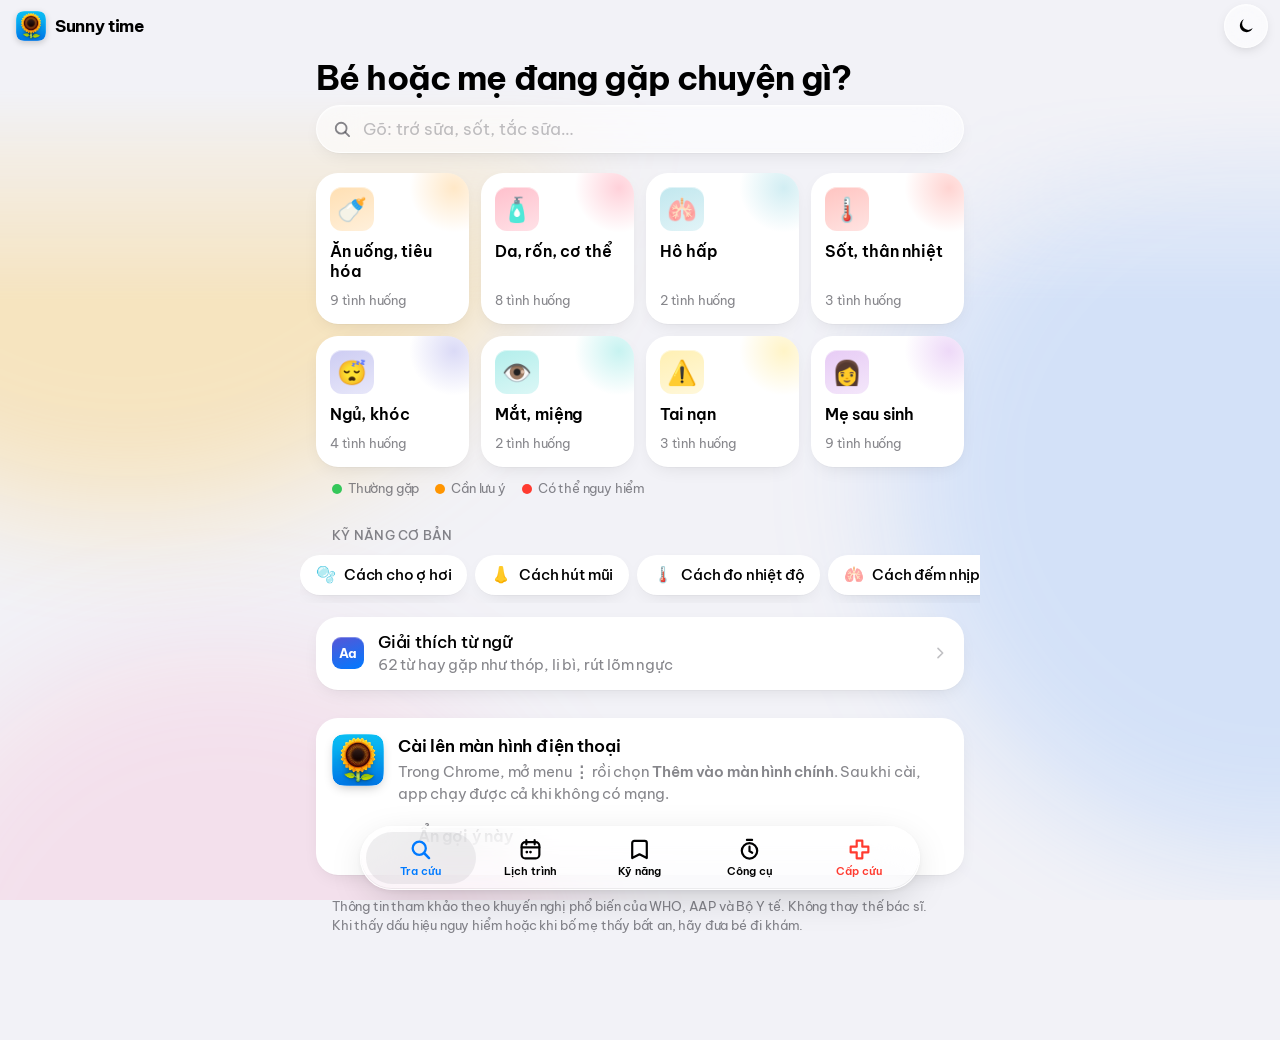
==== commit 58837c20: "Kỹ năng: icon và màu riêng cho từng kỹ năng, chia 4 nhóm có tiêu đề Co-Authored-By: Claude Opus 5.5 " ====
--- a/docs/index.html
+++ b/docs/index.html
@@ -522,6 +522,17 @@
 .slot-text+.slot-text{margin-top:4px}
 .seg button{font-size:13px}
 
+/* ---------- icon kỹ năng ---------- */
+.sk-ico{flex:none;width:36px;height:36px;border-radius:10px;display:grid;place-items:center;font-size:20px;line-height:1;
+  background:linear-gradient(160deg,color-mix(in srgb,var(--c) 32%,transparent),color-mix(in srgb,var(--c) 14%,transparent));
+  box-shadow:inset 0 1px 0 rgba(255,255,255,.5)}
+.sk-ico.big{width:56px;height:56px;border-radius:15px;font-size:30px}
+.sk-head{display:flex;flex-direction:column;align-items:flex-start;gap:10px}
+.sk-head h1{margin:0}
+.sk-group{display:flex;align-items:center;gap:8px;font-size:15px;font-weight:700;color:var(--label);text-transform:none;letter-spacing:-.01em;margin:22px 4px 8px}
+.sk-group:first-child{margin-top:4px}
+.chip span{font-size:16px}
+
 </style>
 </head>
 <body>
@@ -584,9 +595,9 @@
 
 <div class="toast" id="toast" role="status" aria-live="polite" hidden></div>
 
-<script id="data" type="application/json">{"skills":[{"id":"K1","title":"Cho bé ợ hơi","severity":[],"sections":[{"label":null,"text":"","items":[{"text":"Lót khăn lên vai bố mẹ.","children":[]},{"text":"Chọn 1 trong 3 tư thế:","children":["Tựa vai: bế đứng, cằm bé tựa vai","Ngồi trên đùi: tay đỡ ngực và cằm, không bóp cổ","Nằm sấp trên đùi: đầu cao hơn ngực"]},{"text":"Vỗ nhẹ hoặc xoa vòng giữa lưng.","children":["Khum lòng bàn tay","Làm 1-3 phút, chưa ợ thì đổi tư thế"]},{"text":"Cho ợ đúng lúc:","children":["Bú mẹ: khi đổi bên","Bú bình: sau mỗi 30-60 ml","Luôn cho ợ khi hết cữ"]},{"text":"Không ợ được: bế đứng thêm 10-15 phút.","children":[]}],"kind":"steps"}],"keywords":"ợ hơi, vỗ ợ","audience":"be","short":"Cách cho ợ hơi"},{"id":"K2","title":"Nhỏ nước muối và hút mũi","severity":[],"sections":[{"label":null,"text":"","items":[{"text":"Rửa tay sạch.","children":[]},{"text":"Cho bé nằm ngửa, nghiêng đầu.","children":[]},{"text":"Nhỏ 1-2 giọt nước muối sinh lý 0,9%.","children":["Nhỏ vào lỗ mũi phía trên","Đợi 30 giây cho gỉ mũi mềm"]},{"text":"Hút mũi nhẹ nhàng:","children":["Bóp xẹp quả hút trước","Đưa vào nông, thả tay từ từ"]},{"text":"Làm tương tự bên còn lại.","children":[]},{"text":"Rửa dụng cụ bằng xà phòng.","children":[]}],"kind":"steps"},{"label":"Lưu ý","text":"","items":[{"text":"Hút tối đa 3-4 lần/ngày","children":[]},{"text":"Nên làm trước cữ bú và trước khi ngủ","children":[]}],"kind":"info"}],"keywords":"nước muối, hút mũi","audience":"be","short":"Cách hút mũi"},{"id":"K3","title":"Đo nhiệt độ","severity":[],"sections":[{"label":null,"text":"","items":[{"text":"Dùng nhiệt kế điện tử.","children":["Không dùng nhiệt kế thủy ngân"]},{"text":"Đo ở nách:","children":["Lau khô nách","Kẹp đầu nhiệt kế giữa nách, khép tay bé","Giữ đến khi máy kêu"]},{"text":"Hoặc đo hậu môn (chính xác nhất cho bé dưới 3 tháng):","children":["Bôi chút vaselin lên đầu nhiệt kế","Bé nằm ngửa, co chân","Đưa vào 1-2 cm, giữ đến khi máy kêu"]},{"text":"Ghi lại giờ, vị trí đo, kết quả.","children":[]}],"kind":"steps"},{"label":"Lưu ý","text":"","items":[{"text":"Bình thường: 36,5-37,5°C","children":[]},{"text":"Từ 38°C trở lên là sốt","children":[]},{"text":"Đợi 15-20 phút sau khi tắm, bú, ủ ấm mới đo","children":[]}],"kind":"info"}],"keywords":"đo nhiệt độ, nhiệt kế, cặp nhiệt","audience":"be","short":"Cách đo nhiệt độ"},{"id":"K4","title":"Đếm nhịp thở","severity":[],"sections":[{"label":null,"text":"","items":[{"text":"Đếm khi bé nằm yên hoặc đang ngủ.","children":[]},{"text":"Kéo áo lên, nhìn bụng và ngực.","children":[]},{"text":"Đếm số lần bụng phồng lên trong đủ 60 giây.","children":["Không đếm 15 giây rồi nhân 4","Trẻ sơ sinh thở không đều"]},{"text":"So với mức bình thường:","children":["Dưới 2 tháng: dưới 60 lần/phút","2-12 tháng: dưới 50 lần/phút"]}],"kind":"steps"},{"label":"Đi cấp cứu khi","text":"","items":[{"text":"Thở nhanh hơn mức trên","children":[]},{"text":"Lõm ngực khi hít vào","children":[]},{"text":"Cánh mũi phập phồng","children":[]},{"text":"Môi tím","children":[]}],"kind":"doctor"}],"keywords":"nhịp thở, thở nhanh, đếm thở","audience":"be","short":"Cách đếm nhịp thở"},{"id":"K5","title":"Kiểm tra dấu hiệu mất nước","severity":[],"sections":[{"label":null,"text":"","items":[{"text":"Đếm tã ướt trong 24 giờ.","children":["Từ ngày thứ 5: ít nhất 6 tã/ngày"]},{"text":"Nhìn môi, lưỡi: có khô, nứt không.","children":[]},{"text":"Sờ thóp trên đỉnh đầu: có lõm không.","children":[]},{"text":"Bé khóc có nước mắt không (bé trên 1 tháng).","children":[]},{"text":"Bé có li bì, mệt hơn mọi khi không.","children":[]}],"kind":"steps"},{"label":"Đi khám ngay khi","text":"","items":[{"text":"Có từ 2 dấu hiệu trên trở lên","children":[]}],"kind":"doctor"}],"keywords":"mất nước, tã ướt, thóp lõm","audience":"be","short":"Kiểm tra mất nước"},{"id":"K6","title":"Sơ cứu hóc dị vật (bé dưới 1 tuổi)","severity":[],"sections":[{"label":null,"text":"","items":[{"text":"Bé còn ho, còn khóc được:","children":["Để bé tự ho","Không vỗ, không móc họng","Theo dõi sát"]},{"text":"Bé không ho, không khóc, không thở, tím tái:","children":["Hô người khác gọi 115 ngay"]},{"text":"Vỗ lưng 5 lần:","children":["Đặt bé nằm sấp dọc cẳng tay, đầu thấp hơn thân","Tay đỡ hàm, không bóp cổ","Gốc bàn tay vỗ mạnh giữa hai bả vai"]},{"text":"Ấn ngực 5 lần:","children":["Lật ngửa bé, đầu vẫn thấp","2 ngón tay giữa ngực, dưới đường nối hai núm vú","Ấn sâu khoảng 4 cm"]},{"text":"Nhìn miệng bé:","children":["Chỉ lấy dị vật khi thấy rõ","Không móc mù"]},{"text":"Lặp lại 5 vỗ lưng, 5 ấn ngực đến khi dị vật ra.","children":[]},{"text":"Bé bất tỉnh: hồi sinh tim phổi.","children":["Đặt nằm ngửa trên mặt cứng","30 lần ép ngực, 2 lần thổi","Làm đến khi cấp cứu tới"]},{"text":"Sơ cứu xong vẫn đưa bé đi khám.","children":[]}],"kind":"steps"},{"label":"Lưu ý","text":"","items":[{"text":"Bố mẹ nên học một lớp sơ cứu thực hành","children":[]},{"text":"Đọc khác rất xa làm thật","children":[]}],"kind":"info"}],"keywords":"hóc, dị vật, sơ cứu, nghẹt thở, vỗ lưng ấn ngực","audience":"be","short":"Sơ cứu hóc dị vật"},{"id":"K7","title":"Quấn bé","severity":[],"sections":[{"label":null,"text":"","items":[{"text":"Trải khăn hình thoi, gấp góc trên xuống 15 cm.","children":[]},{"text":"Đặt bé nằm ngửa, vai ngang mép gấp.","children":[]},{"text":"Quấn tay phải:","children":["Giữ tay thẳng dọc thân","Kéo góc phải qua người, nhét dưới lưng"]},{"text":"Gấp góc dưới lên:","children":["Để chân bé co và dạng được","Không ép thẳng chân, tránh loạn sản khớp háng"]},{"text":"Quấn tay trái tương tự.","children":[]},{"text":"Kiểm tra: luồn vừa 2-3 ngón tay ở ngực.","children":[]}],"kind":"steps"},{"label":"Lưu ý","text":"","items":[{"text":"Chỉ quấn bé chưa biết lẫy","children":[]},{"text":"Ngừng quấn khi bé có dấu hiệu lẫy (khoảng 2-4 tháng)","children":[]}],"kind":"info"}],"keywords":"quấn, quấn chũn, quấn khăn","audience":"be","short":"Cách quấn bé"},{"id":"K8","title":"Vệ sinh rốn","severity":[],"sections":[{"label":null,"text":"","items":[{"text":"Rửa tay bằng xà phòng.","children":[]},{"text":"Chuẩn bị:","children":["Gạc sạch","Nước muối sinh lý 0,9%","Tã sạch"]},{"text":"Đặt bé ở chỗ ấm, kín gió.","children":["Gập mép tã xuống dưới rốn"]},{"text":"Nhìn chân rốn: có đỏ, mủ, mùi hôi, chảy máu không.","children":[]},{"text":"Rốn khô sạch: không cần lau.","children":[]},{"text":"Rốn bẩn hoặc rỉ dịch: lau bằng gạc nước muối.","children":["Nâng nhẹ cuống rốn","Lau từ chân rốn vòng ra ngoài","Mỗi vòng một miếng gạc mới"]},{"text":"Thấm khô, để hở vài phút.","children":[]},{"text":"Không băng kín, không đắp gì lên rốn.","children":[]}],"kind":"steps"},{"label":"Lưu ý","text":"","items":[{"text":"Làm sau mỗi lần tắm và khi rốn bẩn","children":[]},{"text":"Làm đến khi rốn rụng (1-3 tuần) và khô hẳn","children":[]}],"kind":"info"},{"label":"Không nên","text":"","items":[{"text":"Giật cuống rốn, kể cả khi sắp rụng","children":[]},{"text":"Đắp nghệ, lá, thuốc lào","children":[]},{"text":"Bôi cồn, thuốc đỏ khi bác sĩ không dặn","children":[]}],"kind":"avoid"},{"label":"Đi khám khi","text":"","items":[{"text":"Da quanh rốn đỏ lan rộng","children":[]},{"text":"Có mủ, mùi hôi","children":[]},{"text":"Chảy máu không cầm","children":[]},{"text":"Bé sốt (xem A15)","children":[]}],"kind":"doctor"}],"keywords":"rốn, vệ sinh rốn, lau rốn, chăm sóc rốn, cuống rốn, rụng rốn","audience":"be","short":"Cách vệ sinh rốn"},{"id":"K9","title":"Tập cho bé tự ngủ","severity":[],"sections":[{"label":null,"text":"","items":[{"text":"Canh thời gian thức theo tháng tuổi.","children":["Sơ sinh: 45-60 phút","Xem ô \"Thức mỗi lần\" ở mục Lịch trình"]},{"text":"Nhận ra dấu hiệu buồn ngủ:","children":["Ngáp, dụi mắt","Mắt lờ đờ, nhìn xa xăm","Quay mặt đi, quấy nhẹ","Cho ngủ ngay, đừng đợi bé khóc to"]},{"text":"Làm nếp ngủ giống nhau mỗi lần:","children":["Thay tã","Mặc nhộng hoặc quấn (K7)","Tắt đèn, bật tiếng ồn trắng"]},{"text":"Phòng mát vừa, khoảng 26-28°C.","children":["Gáy bé ấm, không mồ hôi là vừa"]},{"text":"Bế vác cho bé dịu lại.","children":["Bế đứng áp vai, vỗ nhẹ lưng","Dừng khi bé lờ đờ, chưa ngủ say"]},{"text":"Đặt bé xuống khi còn thức.","children":["Nằm ngửa, lưng xuống trước, đầu sau","Giữ tay trên ngực vài giây"]},{"text":"Để bé tự vào giấc.","children":["Ọ ẹ, vặn mình là bình thường","Đợi vài phút rồi mới can thiệp"]},{"text":"Bé khóc to: bế dỗ rồi đặt lại.","children":["Dỗ đến khi nín, không để ngủ trên tay","Lặp lại khi cần"]},{"text":"Sau 20-30 phút chưa ngủ: dừng lại.","children":["Có thể bé đói hoặc chưa đủ buồn ngủ","Cho bú, thử lại ở giấc sau"]}],"kind":"steps"},{"label":"Lưu ý","text":"","items":[{"text":"Đây là tập thói quen nhẹ nhàng","children":[]},{"text":"Không để bé tự khóc đến ngủ (không hợp với bé dưới 4-6 tháng)","children":[]},{"text":"Bé đói thì cho bú, kể cả ban đêm","children":[]},{"text":"Có giấc tự ngủ, có giấc vẫn cần ru: đều bình thường","children":[]},{"text":"Kiên trì vài ngày đến vài tuần","children":[]}],"kind":"info"},{"label":"Ngủ an toàn","text":"","items":[{"text":"Luôn nằm ngửa, trên mặt phẳng chắc","children":[]},{"text":"Không gối, gối ôm, thú bông, chăn dày quanh bé (xem A20)","children":[]},{"text":"Ngừng quấn, mặc nhộng khi bé biết lẫy","children":[]}],"kind":"info"}],"keywords":"ngủ, tự ngủ, rèn ngủ, ru ngủ, cho bé ngủ, đặt xuống, bế vác, tiếng ồn trắng, nhộng, khó ngủ","audience":"be","short":"Tập cho bé tự ngủ"},{"id":"K10","title":"Giúp bé phân biệt ngày đêm","severity":[],"sections":[{"label":null,"text":"","items":[{"text":"Dậy cùng một giờ mỗi sáng.","children":["Ví dụ 6:30-7:00, cả cuối tuần"]},{"text":"Sáng: mở rèm, cho bé thấy ánh sáng.","children":["Ra ban công, gần cửa sổ 15-30 phút/ngày","Tránh nắng gắt"]},{"text":"Ban ngày: nhà sáng, sinh hoạt bình thường.","children":["Kể cả lúc bé ngủ ngày","Không cần giữ im lặng"]},{"text":"Sau cữ bú ngày: cho bé thức chơi.","children":["Nói chuyện, hát, nằm sấp, xem tranh"]},{"text":"Không để bé ngủ ngày quá 2-3 tiếng.","children":["Quá giờ thì đánh thức dậy bú","2 tuần đầu: quá 3 tiếng là đánh thức"]},{"text":"Tối: làm nếp đi ngủ giống nhau.","children":["Tắm, massage, mặc đồ ngủ, bú, ru"]},{"text":"Đêm: phòng tối, yên.","children":["Đèn ngủ mờ, đặt thấp","Bật tiếng ồn trắng","Không đèn trần, không điện thoại sáng"]},{"text":"Cữ đêm thật \"nhàm chán\".","children":["Bú, ợ hơi, đặt ngủ lại ngay","Ít nói, không chơi","Chỉ thay tã khi bẩn"]},{"text":"Kiên trì 1-2 tuần.","children":[]}],"kind":"steps"},{"label":"Ngày và đêm khác nhau","text":"","items":[{"text":"Ánh sáng: ngày sáng, đêm tối","children":[]},{"text":"Âm thanh: ngày bình thường, đêm yên tĩnh","children":[]},{"text":"Lúc bú: ngày trò chuyện, đêm ít nói","children":[]},{"text":"Sau bú: ngày thức chơi, đêm ngủ lại","children":[]}],"kind":"info"},{"label":"Mong đợi theo tuổi","text":"","items":[{"text":"0-2 tuần: chưa phân biệt được","children":[]},{"text":"3-6 tuần: giấc đêm bắt đầu dài hơn","children":[]},{"text":"6-12 tuần: giấc dài nhất vào ban đêm","children":[]},{"text":"Khoảng 3 tháng: khá ổn định","children":[]}],"kind":"info"},{"label":"Không nên","text":"","items":[{"text":"Bật đèn sáng suốt đêm","children":[]},{"text":"Giữ nhà tối, im lặng cả ngày","children":[]},{"text":"Chơi với bé lúc nửa đêm","children":[]},{"text":"Để bé ngủ ngày quá dài","children":[]},{"text":"Đổi giờ dậy, giờ ngủ thất thường","children":[]}],"kind":"avoid"},{"label":"Đi khám khi","text":"","items":[{"text":"Sau 3-4 tháng vẫn đảo ngày đêm","children":[]},{"text":"Bé ngủ li bì, khó đánh thức để bú","children":[]},{"text":"Quấy khóc kéo dài, bú kém, chậm tăng cân","children":[]}],"kind":"doctor"}],"keywords":"ngày đêm, lẫn ngày đêm, ngủ ngày thức đêm, đồng hồ sinh học, ánh sáng, thức đêm, đèn ngủ","audience":"be","short":"Phân biệt ngày đêm"}],"situations":[{"id":"A1","title":"Trớ sữa","severity":["green"],"sections":[{"label":"Đây là gì","text":"Sữa trào ngược từ dạ dày lên miệng rồi chảy ra nhẹ nhàng (không phun mạnh), thường ngay sau bú hoặc khi bé ợ hơi. Xảy ra vì van giữa thực quản và dạ dày của bé chưa đóng chặt, dạ dày lại còn rất nhỏ. Rất phổ biến: khoảng một nửa số bé dưới 3 tháng trớ mỗi ngày, đa số hết khi bé khoảng 1 tuổi.","items":[],"kind":"about"},{"label":"Làm ngay","text":"","items":[{"text":"Giữ bình tĩnh. Nghiêng người hoặc đầu bé sang một bên, hoặc bế đứng hơi chúi về trước để sữa chảy ra ngoài, không chảy ngược vào mũi họng.","children":[]},{"text":"Lau sạch miệng và mũi bé bằng khăn mềm.","children":[]},{"text":"Nếu sữa trào lên mũi: làm theo K2 (nhỏ nước muối, hút mũi).","children":[]},{"text":"Quan sát 5-10 phút: bé thở đều, da hồng, không ho sặc là ổn.","children":[]},{"text":"Thay áo, khăn bị ướt.","children":[]},{"text":"Không cần cho bú bù ngay. Nếu bé đòi bú thì cho bú ít.","children":[]}],"kind":"steps"},{"label":"Phòng ngừa","text":"","items":[{"text":"Cho bú lượng vừa đủ, chia nhỏ cữ thay vì cho bú thật no một lần.","children":[]},{"text":"Bú bình: giữ bình nghiêng sao cho sữa luôn đầy núm, dùng núm có tốc độ chảy phù hợp tuổi.","children":[]},{"text":"Cho ợ hơi giữa và cuối cữ (xem K1).","children":[]},{"text":"Bế đứng 15-30 phút sau bú.","children":[]},{"text":"Tránh đè lên bụng, quấn tã chặt bụng, chơi đùa mạnh, tung bé lên ngay sau bú.","children":[]},{"text":"Khi ngủ vẫn đặt bé nằm ngửa trên mặt phẳng.","children":[]}],"kind":"prevent"},{"label":"Không nên","text":"","items":[{"text":"Dốc ngược bé.","children":[]},{"text":"Kê gối cao hoặc cho bé nằm nghiêng, nằm sấp khi ngủ để \"chống trớ\" (tăng nguy cơ đột tử).","children":[]},{"text":"Tự ý pha sữa đặc hơn hoặc đổi sữa liên tục.","children":[]}],"kind":"avoid"},{"label":"Đi khám khi","text":"","items":[{"text":"Trớ ra dịch xanh hoặc có máu","children":[]},{"text":"Nôn vọt thành tia","children":[]},{"text":"Bé không tăng cân","children":[]},{"text":"Quấy khóc ưỡn người dữ dội khi bú","children":[]},{"text":"Có dấu hiệu mất nước (K5)","children":[]}],"kind":"doctor"}],"keywords":"ọc sữa, ói, nôn, trào sữa, trớ","audience":"be"},{"id":"A2","title":"Nôn vọt / nôn ra dịch xanh","severity":["red"],"sections":[{"label":"Đây là gì","text":"Khác với trớ, nôn vọt là sữa bị phun ra mạnh thành tia, có thể bắn xa. Nếu xảy ra sau hầu hết các cữ bú ở bé 2-8 tuần tuổi, có thể do hẹp môn vị. Nôn ra dịch xanh (màu xanh lá như mật) có thể là dấu hiệu tắc ruột. Cả hai đều cần bác sĩ khám ngay.","items":[],"kind":"about"},{"label":"Làm ngay","text":"","items":[{"text":"Cho bé nằm nghiêng để tránh hít chất nôn.","children":[]},{"text":"Lau sạch miệng và mũi.","children":[]},{"text":"Ghi lại: giờ nôn, số lần, màu dịch nôn. Nếu được, chụp ảnh dịch nôn.","children":[]},{"text":"Tạm ngưng cho bú, đưa bé đi khám ngay.","children":[]}],"kind":"steps"},{"label":"Không nên","text":"tự cho uống thuốc chống nôn.","items":[],"kind":"avoid"}],"keywords":"nôn, ói, ói vọt, nôn mật, dịch xanh, hẹp môn vị","audience":"be"},{"id":"A3","title":"Sặc sữa","severity":["yellow","red"],"sections":[{"label":"Đây là gì","text":"Sữa đi nhầm vào đường thở thay vì xuống dạ dày, làm bé ho, đỏ mặt, có khi ngừng thở vài giây. Hay gặp khi sữa chảy quá nhanh (mẹ nhiều sữa, núm bình lỗ to) hoặc bé vừa bú vừa khóc. Phần lớn bé tự ho ra được. Nguy hiểm khi bé không ho, không khóc được và bị tím tái.","items":[],"kind":"about"},{"label":"Làm ngay","text":"","items":[{"text":"Ngừng cho bú ngay, rút ti hoặc bình ra.","children":[]},{"text":"Đặt bé nằm sấp trên cẳng tay, đầu thấp hơn ngực, tay đỡ hàm bé.","children":[]},{"text":"Vỗ lưng giữa hai xương bả vai bằng gốc bàn tay, vừa phải, khoảng 5 lần.","children":[]},{"text":"Lau sạch sữa ở miệng. Nếu sữa trào lên mũi, hút mũi (K2).","children":[]},{"text":"Bé ho được, khóc to, da hồng: để bé tự ho và theo dõi thêm.","children":[]},{"text":"Bé tím tái, không khóc, không thở: gọi 115 và làm theo K6.","children":[]}],"kind":"steps"},{"label":"Phòng ngừa","text":"","items":[{"text":"Cho bú ở tư thế đầu bé cao hơn bụng.","children":[]},{"text":"Mẹ nhiều sữa, tia sữa mạnh: vắt bớt một ít trước khi cho bú, hoặc cho bú ở tư thế mẹ ngả lưng ra sau.","children":[]},{"text":"Không cho bú khi bé đang khóc dữ hoặc đã ngủ say.","children":[]},{"text":"Bú bình: chọn núm có lỗ nhỏ, cho bú theo nhịp và cho bé nghỉ giữa chừng.","children":[]}],"kind":"prevent"},{"label":"Không nên","text":"gác bình cho bé tự bú, bỏ bé một mình khi đang bú.","items":[],"kind":"avoid"},{"label":"Đi khám khi","text":"","items":[{"text":"Sau khi sặc bé thở nhanh","children":[]},{"text":"Khò khè kéo dài","children":[]},{"text":"Sốt","children":[]},{"text":"Đã từng tím tái, dù sau đó bé hồng hào trở lại","children":[]}],"kind":"doctor"}],"keywords":"sặc, sặc sữa, ho khi bú, tím tái, nghẹn","audience":"be"},{"id":"A4","title":"Nấc cụt","severity":["green"],"sections":[{"label":"Đây là gì","text":"Cơ hoành co giật bất chợt, tạo ra tiếng \"hức\" đều đều. Ở trẻ nhỏ thường do bú nhanh, nuốt nhiều hơi hoặc dạ dày căng. Nấc không làm bé đau và tự hết.","items":[],"kind":"about"},{"label":"Làm ngay","text":"","items":[{"text":"Nếu đang bú: tạm dừng, cho bé ợ hơi (K1).","children":[]},{"text":"Bế bé thẳng đứng, xoa lưng nhẹ.","children":[]},{"text":"Có thể cho bé bú lại vài ngụm hoặc ngậm ti giả.","children":[]},{"text":"Nếu bé không khó chịu, cứ để tự hết (thường trong 5-10 phút).","children":[]}],"kind":"steps"},{"label":"Không nên","text":"làm bé giật mình, kéo lưỡi, dán giấy lên trán, cho bé dưới 6 tháng uống nước.","items":[],"kind":"avoid"}],"keywords":"nấc, nấc cụt","audience":"be"},{"id":"A5","title":"Đầy hơi","severity":["green"],"sections":[{"label":"Đây là gì","text":"Bé nuốt không khí khi bú hoặc khi khóc, hơi đọng lại trong dạ dày và ruột làm bụng căng, bé vặn mình, xì hơi nhiều, quấy khó chịu. Ruột trẻ sơ sinh còn non nên hay bị như vậy trong vài tháng đầu.","items":[],"kind":"about"},{"label":"Làm ngay","text":"","items":[{"text":"Cho bé ợ hơi (K1).","children":[]},{"text":"Đặt bé nằm ngửa, cầm hai cổ chân, đạp xe nhẹ nhàng 10-15 vòng.","children":[]},{"text":"Gập hai đầu gối bé áp nhẹ lên bụng, giữ 5-10 giây rồi duỗi ra. Lặp lại 5 lần.","children":[]},{"text":"Massage bụng (khi rốn đã lành hẳn): xoa ấm tay, dùng một ít dầu massage cho bé, xoa vòng tròn quanh rốn theo chiều kim đồng hồ khoảng 3-5 phút.","children":[]},{"text":"Khi bé thức và có người trông, cho bé nằm sấp chơi vài phút.","children":[]}],"kind":"steps"},{"label":"Phòng ngừa","text":"","items":[{"text":"Kiểm tra khớp ngậm khi bú mẹ (miệng mở rộng, ngậm cả quầng vú, không nghe tiếng \"chụt chụt\").","children":[]},{"text":"Bú bình: giữ sữa luôn đầy núm, pha sữa xong để lắng bọt rồi mới cho bú.","children":[]},{"text":"Cho ợ hơi đều đặn.","children":[]}],"kind":"prevent"},{"label":"Đi khám khi","text":"","items":[{"text":"Bụng chướng căng","children":[]},{"text":"Gõ vào nghe \"bùng bục\"","children":[]},{"text":"Đầy hơi kèm nôn, hoặc không đi ngoài","children":[]},{"text":"Bé khóc thét","children":[]}],"kind":"doctor"}],"keywords":"đầy hơi, xì hơi, chướng bụng, đau bụng, ợ","audience":"be"},{"id":"A6","title":"Khóc nhiều, khóc dạ đề","severity":["green"],"sections":[{"label":"Đây là gì","text":"Khóc dạ đề là khi một em bé khỏe mạnh khóc rất lâu, rất khó dỗ, thường vào chiều tối, dù đã được ăn no và thay tã. Mốc hay dùng: khóc trên 3 giờ/ngày, trên 3 ngày/tuần. Thường bắt đầu từ tuần 2-3, nặng nhất khoảng tuần 6, tự hết khi bé 3-4 tháng. Nguyên nhân chưa rõ, không phải do bố mẹ chăm sai.","items":[],"kind":"about"},{"label":"Làm ngay","text":"","items":[{"text":"Kiểm tra lần lượt các nhu cầu cơ bản:","children":["Đói? (bé mút tay, quay đầu tìm vú)","Tã ướt, bẩn?","Nóng hoặc lạnh? (sờ gáy bé: nóng ẩm là nóng, mát lạnh là lạnh)","Cần ợ hơi?","Quần áo chật, mác áo cọ vào da?","**Có sợi tóc quấn chặt ngón tay, ngón chân hoặc dương vật không?** (rất dễ bị bỏ sót)"]},{"text":"Đo nhiệt độ (K3) nếu bé khóc khác thường.","children":[]},{"text":"Nếu mọi thứ ổn, áp dụng lần lượt cách \"5S\":","children":["**Quấn:** quấn bé (K7).","**Bế nghiêng:** bế bé nằm nghiêng hoặc nằm sấp dọc cẳng tay (chỉ khi bế; đặt xuống ngủ phải nằm ngửa).","**Tiếng \"suỵt\":** phát tiếng \"suỵt\" đều đều gần tai bé, hoặc bật tiếng ồn trắng (tiếng máy sấy, tiếng mưa) ở âm lượng vừa.","**Đung đưa:** đung đưa nhẹ nhàng, nhịp nhỏ và đều.","**Cho mút:** cho bú hoặc ngậm ti giả."]},{"text":"Giảm kích thích: phòng tối, yên tĩnh, ít người bế chuyền tay.","children":[]},{"text":"Thử đổi không gian: đẩy xe đi dạo, bế ra ban công.","children":[]},{"text":"**Nếu bố mẹ quá căng thẳng:** đặt bé nằm ngửa trong cũi an toàn, ra khỏi phòng 5-10 phút để hít thở, hoặc nhờ người khác bế thay. Để bé khóc một lúc còn an toàn hơn nhiều so với bế bé trong lúc mất bình tĩnh.","children":[]}],"kind":"steps"},{"label":"Không nên","text":"**TUYỆT ĐỐI KHÔNG LẮC BÉ.** Không cho bé uống nước, thảo dược, thuốc an thần tự mua.","items":[],"kind":"avoid"},{"label":"Đi khám khi","text":"","items":[{"text":"Bé khóc thét khác hẳn mọi khi","children":[]},{"text":"Khóc kèm sốt, nôn, bỏ bú hoặc li bì","children":[]},{"text":"Bố mẹ cảm thấy không thể chịu đựng thêm","children":[]}],"kind":"doctor"}],"keywords":"khóc, khóc đêm, quấy, dạ đề, colic, không nín","audience":"be"},{"id":"A7","title":"Táo bón","severity":["green","yellow"],"sections":[{"label":"Đây là gì","text":"Phân của bé cứng, khô, vón thành viên, bé phải rặn rất đau. Số ngày không đi ngoài không phải yếu tố chính: bé bú mẹ có thể vài ngày mới đi một lần mà phân vẫn mềm, như vậy không phải táo bón. Bé uống sữa công thức hay bị hơn bé bú mẹ.","items":[],"kind":"about"},{"label":"Làm ngay","text":"","items":[{"text":"Xác định có đúng là táo bón không: phân cứng, thành viên nhỏ, bé rặn đau và khóc. (Bé rặn đỏ mặt nhưng phân ra vẫn mềm là bình thường, do bé chưa phối hợp được cơ bụng và cơ hậu môn.)","children":[]},{"text":"Bé bú mẹ: cho bú nhiều cữ hơn.","children":[]},{"text":"Bé bú sữa công thức: kiểm tra lại cách pha, phải đúng tỉ lệ nước và bột ghi trên hộp, không pha đặc.","children":[]},{"text":"Đạp xe chân và massage bụng (xem A5).","children":[]},{"text":"Tắm nước ấm cho bé thư giãn.","children":[]},{"text":"Bé trên 6 tháng đã ăn dặm: thêm rau xanh, trái cây nghiền (lê, đu đủ, mận), cho uống thêm nước.","children":[]}],"kind":"steps"},{"label":"Không nên","text":"tự ý dùng que thông, thuốc thụt hậu môn, mẹo dân gian (lá mồng tơi nhét hậu môn, nước mía). Không cho bé dưới 1 tuổi ăn mật ong.","items":[],"kind":"avoid"},{"label":"Đi khám khi","text":"","items":[{"text":"Phân có máu","children":[]},{"text":"Bụng chướng","children":[]},{"text":"Táo bón kèm nôn","children":[]},{"text":"Bé trên 5-7 ngày không đi ngoài kèm khó chịu","children":[]},{"text":"Bé dưới 1 tháng bị táo bón","children":[]}],"kind":"doctor"}],"keywords":"táo bón, không đi ị, phân cứng, rặn","audience":"be"},{"id":"A8","title":"Tiêu chảy","severity":["yellow","red"],"sections":[{"label":"Đây là gì","text":"Bé đi ngoài nhiều lần hơn hẳn mọi ngày, phân lỏng toàn nước. Phân bé bú mẹ vốn lỏng, vàng, lợn cợn và đi nhiều lần, nên cần so với \"mọi khi\" của chính bé. Nguy hiểm lớn nhất là mất nước, vì cơ thể bé nhỏ nên mất nước rất nhanh.","items":[],"kind":"about"},{"label":"Làm ngay","text":"","items":[{"text":"Tiếp tục cho bú mẹ, tăng số cữ bú.","children":[]},{"text":"Bé bú sữa công thức: vẫn pha đúng tỉ lệ, không pha loãng.","children":[]},{"text":"Kiểm tra dấu hiệu mất nước (K5) mỗi vài giờ. Đánh dấu số tã ướt.","children":[]},{"text":"Dung dịch bù nước (ORS): với bé dưới 6 tháng, hỏi bác sĩ trước khi dùng. Khi dùng phải pha đúng lượng nước ghi trên gói, không pha thiếu nước.","children":[]},{"text":"Rửa mông bằng nước ấm sau mỗi lần đi, thấm khô, bôi kem chống hăm có kẽm.","children":[]},{"text":"Rửa tay kỹ, tiệt trùng bình sữa, núm vú.","children":[]},{"text":"Chụp ảnh tã để đưa bác sĩ xem.","children":[]}],"kind":"steps"},{"label":"Không nên","text":"dùng thuốc cầm tiêu chảy, cho uống nước đường, nước ngọt, nước cơm pha muối tự chế.","items":[],"kind":"avoid"},{"label":"Đi khám khi","text":"","items":[{"text":"Bé dưới 3 tháng bị tiêu chảy","children":[]},{"text":"Phân có máu hoặc nhầy nhiều","children":[]},{"text":"Nôn liên tục","children":[]},{"text":"Sốt","children":[]},{"text":"Có từ 2 dấu hiệu mất nước trở lên","children":[]}],"kind":"doctor"}],"keywords":"tiêu chảy, đi ngoài nhiều, phân lỏng, ị nhiều, mất nước","audience":"be"},{"id":"A9","title":"Vàng da","severity":["green","red"],"sections":[{"label":"Đây là gì","text":"Da và lòng trắng mắt bé ngả màu vàng, do trong máu có nhiều bilirubin mà gan của bé chưa đủ sức đào thải. Vàng da sinh lý rất thường gặp, xuất hiện ngày 2-3 và tự hết sau 1-2 tuần. Vàng da quá sớm, quá đậm hoặc kéo dài có thể gây hại cho não nên cần đi khám.","items":[],"kind":"about"},{"label":"Làm ngay","text":"","items":[{"text":"Kiểm tra dưới ánh sáng tự nhiên ban ngày (gần cửa sổ, không dưới đèn vàng).","children":[]},{"text":"Ấn nhẹ ngón tay lên da bé ở lần lượt: trán, ngực, bụng, đùi, cẳng chân, lòng bàn chân. Buông tay ra và xem chỗ vừa ấn có màu vàng không.","children":[]},{"text":"Ghi lại vàng da đã lan tới vùng nào. Vàng càng lan xuống dưới thì càng nặng.","children":[]},{"text":"Cho bú nhiều, 8-12 cữ/ngày, để bé đi ngoài nhiều và thải bớt chất gây vàng da.","children":[]},{"text":"Theo dõi phân và nước tiểu: phân vàng, nước tiểu trong là tốt.","children":[]},{"text":"Đi tái khám đúng lịch hẹn sau khi ra viện.","children":[]}],"kind":"steps"},{"label":"Không nên","text":"phơi nắng trực tiếp để chữa vàng da (dễ bỏng, mất nhiệt và không đủ hiệu quả), cho uống nước đường, tự ý ngưng bú mẹ.","items":[],"kind":"avoid"},{"label":"Đi khám ngay khi","text":"","items":[{"text":"Vàng da xuất hiện trong 24 giờ đầu sau sinh","children":[]},{"text":"Vàng lan xuống bụng, đùi, lòng bàn tay, bàn chân","children":[]},{"text":"Kéo dài quá 2 tuần","children":[]},{"text":"Bé ngủ li bì","children":[]},{"text":"Bú kém","children":[]},{"text":"**Phân bạc màu (trắng, xám, vàng nhạt như màu đất sét)**","children":[]}],"kind":"doctor"}],"keywords":"vàng da, da vàng, mắt vàng, phân trắng","audience":"be"},{"id":"A10","title":"Hăm tã","severity":["green"],"sections":[{"label":"Đây là gì","text":"Vùng da trong tã (mông, bẹn, bộ phận sinh dục) bị đỏ, rát, có khi nổi mụn nhỏ hoặc trợt da. Do da tiếp xúc lâu với nước tiểu, phân, hơi ẩm và cọ xát với tã. Thường khỏi sau vài ngày nếu giữ khô thoáng.","items":[],"kind":"about"},{"label":"Làm ngay","text":"","items":[{"text":"Thay tã ngay khi ướt hoặc bẩn, ít nhất 2-3 giờ một lần.","children":[]},{"text":"Rửa mông bằng nước ấm và khăn mềm. Hạn chế khăn ướt có cồn, có hương liệu.","children":[]},{"text":"Thấm khô (không chà xát), để mông bé thoáng khí 10-15 phút.","children":[]},{"text":"Bôi một lớp kem có kẽm oxit thật dày, như phết bơ.","children":[]},{"text":"Lần thay tã sau không cần lau sạch hết lớp kem cũ, chỉ lau phần bẩn rồi bôi thêm.","children":[]},{"text":"Mặc tã rộng hơn một chút, không dán quá chặt.","children":[]},{"text":"Bé gái: luôn lau từ trước ra sau.","children":[]}],"kind":"steps"},{"label":"Không nên","text":"dùng phấn rôm, xà phòng tắm người lớn, tự bôi kem có corticoid.","items":[],"kind":"avoid"},{"label":"Đi khám khi","text":"","items":[{"text":"Không đỡ sau 2-3 ngày","children":[]},{"text":"Có mụn mủ","children":[]},{"text":"Lở loét","children":[]},{"text":"Có mảng đỏ kèm các nốt đỏ nhỏ xung quanh (dấu hiệu nhiễm nấm)","children":[]},{"text":"Bé sốt","children":[]}],"kind":"doctor"}],"keywords":"hăm, hăm tã, đỏ mông, nấm","audience":"be"},{"id":"A11","title":"Mụn sữa, ban đỏ sơ sinh","severity":["green"],"sections":[{"label":"Đây là gì","text":"Mụn sữa là những nốt nhỏ màu trắng hoặc đỏ trên má, mũi, trán, hay xuất hiện ở tuần 2-4, do hormone từ mẹ truyền sang. Ban đỏ sơ sinh là những mảng đỏ có chấm vàng trắng ở giữa, nổi rồi lặn ở nhiều chỗ trong tuần đầu. Cả hai đều vô hại, tự hết, không phải do sữa hay do dị ứng.","items":[],"kind":"about"},{"label":"Làm ngay","text":"","items":[{"text":"Rửa mặt bé bằng nước ấm 1-2 lần/ngày, thấm khô bằng khăn mềm.","children":[]},{"text":"Lau sạch sữa trớ, nước dãi trên mặt ngay khi có.","children":[]},{"text":"Cắt móng tay cho bé hoặc đeo bao tay để bé không cào.","children":[]},{"text":"Để tự hết (thường vài tuần).","children":[]}],"kind":"steps"},{"label":"Không nên","text":"nặn mụn, bôi kem dưỡng, dầu, sữa mẹ lên mụn.","items":[],"kind":"avoid"},{"label":"Đi khám khi","text":"","items":[{"text":"Mụn mủ lan rộng","children":[]},{"text":"Bé sốt","children":[]},{"text":"Bé bỏ bú","children":[]}],"kind":"doctor"}],"keywords":"mụn, mụn sữa, ban đỏ, nổi mẩn","audience":"be"},{"id":"A12","title":"Chàm sữa","severity":["yellow"],"sections":[{"label":"Đây là gì","text":"Tên dân gian của viêm da cơ địa: da khô, đỏ, ráp, rất ngứa, hay gặp ở má, trán, các nếp gấp tay chân. Do lớp bảo vệ của da bé yếu nên da dễ mất nước và dễ bị kích ứng. Hay gặp ở bé có bố mẹ bị dị ứng, hen, viêm mũi dị ứng. Bệnh hay tái đi tái lại, nhiều bé đỡ dần khi lớn.","items":[],"kind":"about"},{"label":"Làm ngay","text":"","items":[{"text":"Tắm bằng nước ấm (không nóng), trong 5-10 phút.","children":[]},{"text":"Dùng sữa tắm dịu nhẹ, không mùi, hoặc chỉ dùng nước.","children":[]},{"text":"Thấm khô nhẹ, sau đó **bôi kem dưỡng ẩm trong vòng 3 phút** khi da còn hơi ẩm.","children":[]},{"text":"Dưỡng ẩm 2-3 lần/ngày, kể cả những ngày da đã đỡ.","children":[]},{"text":"Mặc quần áo cotton mềm. Giặt đồ bé bằng nước giặt không mùi, xả kỹ.","children":[]},{"text":"Cắt ngắn móng tay bé.","children":[]},{"text":"Giữ phòng mát, tránh để bé ra nhiều mồ hôi.","children":[]}],"kind":"steps"},{"label":"Không nên","text":"tắm lá, tự bôi thuốc có corticoid, kiêng ăn quá mức khi chưa có chỉ định.","items":[],"kind":"avoid"},{"label":"Đi khám khi","text":"","items":[{"text":"Da chảy dịch","children":[]},{"text":"Đóng vảy vàng","children":[]},{"text":"Có mủ","children":[]},{"text":"Bé ngứa đến mất ngủ","children":[]},{"text":"Không đỡ sau 1 tuần chăm sóc","children":[]}],"kind":"doctor"}],"keywords":"chàm, chàm sữa, viêm da, ngứa, khô da","audience":"be"},{"id":"A13","title":"Cứt trâu","severity":["green"],"sections":[{"label":"Đây là gì","text":"Những mảng vảy vàng, nhờn hoặc khô bám trên da đầu, đôi khi ở lông mày, sau tai. Do tuyến dầu trên da đầu bé hoạt động mạnh trong những tháng đầu. Không ngứa, không lây, không phải do bé bẩn, thường tự hết sau vài tháng.","items":[],"kind":"about"},{"label":"Làm ngay","text":"","items":[{"text":"Thoa một lớp dầu (dầu dừa, dầu olive hoặc dầu em bé) lên vùng có vảy, để 15-20 phút.","children":[]},{"text":"Dùng lược răng mềm hoặc bàn chải mềm chải nhẹ cho vảy bong ra.","children":[]},{"text":"Gội sạch lại bằng dầu gội em bé để không còn dầu bám.","children":[]},{"text":"Lặp lại vài ngày một lần cho đến khi hết.","children":[]}],"kind":"steps"},{"label":"Không nên","text":"cạy, gỡ bằng móng tay.","items":[],"kind":"avoid"},{"label":"Đi khám khi","text":"","items":[{"text":"Lan ra mặt, sau tai","children":[]},{"text":"Chảy dịch","children":[]},{"text":"Đỏ nhiều","children":[]}],"kind":"doctor"}],"keywords":"cứt trâu, vảy đầu, gàu","audience":"be"},{"id":"A14","title":"Rôm sảy","severity":["green"],"sections":[{"label":"Đây là gì","text":"Những nốt li ti màu đỏ hoặc trong như giọt nước, hay ở cổ, lưng, ngực, nách, xuất hiện khi bé bị nóng và ra nhiều mồ hôi. Do tuyến mồ hôi của bé còn non nên dễ bị tắc. Hết nhanh khi được làm mát.","items":[],"kind":"about"},{"label":"Làm ngay","text":"","items":[{"text":"Đưa bé đến chỗ thoáng mát.","children":[]},{"text":"Cởi bớt quần áo, chỉ mặc một lớp cotton mỏng.","children":[]},{"text":"Lau người hoặc tắm cho bé bằng nước ấm.","children":[]},{"text":"Để da khô thoáng tự nhiên.","children":[]}],"kind":"steps"},{"label":"Không nên","text":"bôi phấn rôm, kem đặc, ủ bé nhiều lớp.","items":[],"kind":"avoid"},{"label":"Đi khám khi","text":"","items":[{"text":"Nốt rôm có mủ","children":[]},{"text":"Bé sốt","children":[]}],"kind":"doctor"}],"keywords":"rôm, rôm sảy, nóng","audience":"be"},{"id":"A15","title":"Chăm sóc rốn","severity":["green"],"sections":[{"label":"Đây là gì","text":"Sau khi cắt dây rốn, trên rốn bé còn một đoạn cuống nhỏ. Cuống khô dần, chuyển từ vàng xanh sang nâu đen rồi tự rụng sau 1-3 tuần. Lúc sắp rụng và vừa rụng có thể rỉ chút dịch hoặc vài giọt máu, là bình thường. Việc chính là giữ rốn khô sạch để không bị nhiễm trùng.","items":[],"kind":"about"},{"label":"Hằng ngày","text":"","items":[{"text":"Rửa tay sạch trước khi chạm vào rốn.","children":[]},{"text":"Giữ rốn khô và sạch, để hở, không băng kín.","children":[]},{"text":"Gập mép trên của tã xuống dưới rốn để rốn không bị nước tiểu làm ướt.","children":[]},{"text":"Nếu rốn bị dính phân hoặc nước tiểu: rửa bằng nước muối sinh lý, thấm khô (K8).","children":[]},{"text":"Tắm lau người cho đến khi rốn rụng, hoặc nếu tắm chậu thì lau khô rốn ngay sau tắm.","children":[]},{"text":"Để cuống rốn tự rụng (thường 1-3 tuần).","children":[]}],"kind":"steps"},{"label":"Khi rốn rụng chảy vài giọt máu","text":"ấn nhẹ bằng gạc sạch vài phút, máu sẽ tự ngừng.","items":[],"kind":"info"},{"label":"Không nên","text":"giật cuống rốn, đắp nghệ, lá, thuốc lào, bôi thuốc đỏ, cồn khi không có chỉ định của bác sĩ.","items":[],"kind":"avoid"},{"label":"Đi khám khi","text":"","items":[{"text":"Da quanh rốn đỏ lan rộng","children":[]},{"text":"Sưng, có mủ, mùi hôi","children":[]},{"text":"Chảy máu không cầm","children":[]},{"text":"Rốn ướt chảy dịch kéo dài sau khi đã rụng","children":[]},{"text":"Bé sốt","children":[]}],"kind":"doctor"}],"keywords":"rốn, cuống rốn, rụng rốn, rốn chảy máu, rốn có mủ","audience":"be"},{"id":"A16","title":"Nghẹt mũi","severity":["green"],"sections":[{"label":"Đây là gì","text":"Lỗ mũi trẻ sơ sinh rất nhỏ, chỉ một ít gỉ mũi, sữa trớ lên hoặc không khí khô cũng đủ làm bé thở khò khè, phì phò. Bé dưới 3 tháng chủ yếu thở bằng mũi nên nghẹt mũi làm bé khó bú và hay quấy. Đa số không phải bệnh, chỉ cần làm sạch mũi.","items":[],"kind":"about"},{"label":"Làm ngay","text":"","items":[{"text":"Nhỏ nước muối và hút mũi theo K2.","children":[]},{"text":"Làm trước cữ bú và trước khi ngủ để bé dễ thở khi bú.","children":[]},{"text":"Dùng máy tạo ẩm trong phòng nếu không khí khô (máy lạnh).","children":[]},{"text":"Cho bú nhiều hơn để bé đủ nước.","children":[]}],"kind":"steps"},{"label":"Không nên","text":"dùng dầu gió, tinh dầu, thuốc nhỏ mũi co mạch, hút mũi bằng miệng, hút quá nhiều lần trong ngày.","items":[],"kind":"avoid"},{"label":"Đi khám khi","text":"","items":[{"text":"Thở nhanh","children":[]},{"text":"Rút lõm ngực (K4)","children":[]},{"text":"Sốt","children":[]},{"text":"Bú kém","children":[]},{"text":"Nghẹt mũi kéo dài trên 10 ngày","children":[]}],"kind":"doctor"}],"keywords":"nghẹt mũi, sổ mũi, khò khè, hút mũi, ngạt mũi, ho, hắt hơi","audience":"be"},{"id":"A17","title":"Sốt","severity":["yellow","red"],"sections":[{"label":"Đây là gì","text":"Sốt là khi thân nhiệt từ 38°C trở lên. Sốt là cách cơ thể chống lại nhiễm trùng, bản thân nó không phải bệnh. Nhưng ở bé dưới 3 tháng, sức đề kháng còn yếu, nhiễm trùng có thể nặng lên rất nhanh mà không có dấu hiệu nào khác, nên sốt ở tuổi này luôn phải đi khám ngay.","items":[],"kind":"about"},{"label":"Bé dưới 3 tháng, từ 38°C trở lên","text":"","items":[{"text":"Đo lại theo K3 để chắc chắn.","children":[]},{"text":"Cởi bớt quần áo, mặc một lớp thoáng.","children":[]},{"text":"**Đưa bé đi cấp cứu ngay**, mang theo sổ khám, giấy ra viện.","children":[]},{"text":"Không tự cho uống thuốc hạ sốt trước khi bác sĩ khám.","children":[]}],"kind":"steps"},{"label":"Bé 3-12 tháng","text":"","items":[{"text":"Đo nhiệt độ (K3), ghi lại.","children":[]},{"text":"Mặc thoáng, giữ phòng mát (26-28°C).","children":[]},{"text":"Cho bú nhiều hơn.","children":[]},{"text":"Khi sốt từ 38,5°C trở lên và bé khó chịu: dùng paracetamol đúng liều theo cân nặng như bác sĩ hoặc dược sĩ hướng dẫn (thường 10-15 mg/kg/lần, cách nhau ít nhất 4-6 giờ). Dùng đúng dụng cụ đo liều kèm theo chai thuốc.","children":[]},{"text":"Lau người bằng khăn nhúng nước ấm, tập trung ở trán, nách, bẹn.","children":[]},{"text":"Đo lại sau 30-60 phút, rồi theo dõi mỗi 1-2 giờ.","children":[]}],"kind":"steps"},{"label":"Không nên","text":"ủ ấm, đắp chăn cho \"ra mồ hôi\", chườm đá, lau cồn, dùng aspirin, dùng ibuprofen cho bé dưới 6 tháng.","items":[],"kind":"avoid"},{"label":"Đi khám khi","text":"","items":[{"text":"Bé 3-6 tháng sốt bất kỳ","children":[]},{"text":"Sốt từ 39°C trở lên","children":[]},{"text":"Sốt trên 24 giờ","children":[]},{"text":"Bé li bì","children":[]},{"text":"Bỏ bú","children":[]},{"text":"Co giật","children":[]},{"text":"Nổi ban","children":[]},{"text":"Thở nhanh","children":[]}],"kind":"doctor"}],"keywords":"sốt, nóng, nhiệt độ, hạ sốt, paracetamol","audience":"be"},{"id":"A18","title":"Hạ thân nhiệt (dưới 36,5°C)","severity":["yellow","red"],"sections":[{"label":"Đây là gì","text":"Thân nhiệt dưới 36,5°C. Trẻ sơ sinh mất nhiệt rất nhanh vì người nhỏ, ít mỡ, đầu lại to so với người. Bé bị lạnh có thể tay chân lạnh, da hơi tím, bú kém, lừ đừ. Ở trẻ sơ sinh, người lạnh đôi khi là dấu hiệu nhiễm trùng chứ không chỉ do thời tiết.","items":[],"kind":"about"},{"label":"Làm ngay","text":"","items":[{"text":"Đo lại nhiệt độ (K3).","children":[]},{"text":"Cho bé da kề da với mẹ hoặc bố: bé chỉ mặc tã, nằm áp ngực người lớn, đắp chăn lên cả hai.","children":[]},{"text":"Đội mũ, đi tất cho bé.","children":[]},{"text":"Tắt quạt, tăng nhiệt độ phòng.","children":[]},{"text":"Cho bé bú.","children":[]},{"text":"Đo lại sau 30 phút. Nếu không tăng lên trên 36,5°C, hoặc bé li bì, bú kém: đi khám ngay (ở trẻ sơ sinh, hạ thân nhiệt có thể là dấu hiệu nhiễm trùng).","children":[]}],"kind":"steps"}],"keywords":"lạnh, hạ thân nhiệt, người lạnh, nhiệt độ thấp","audience":"be"},{"id":"A19","title":"Ngủ ngày thức đêm","severity":["green"],"sections":[{"label":"Đây là gì","text":"Trong bụng mẹ bé chưa phân biệt ngày đêm, nên sau sinh nhiều bé ngủ say ban ngày và tỉnh táo ban đêm. Đồng hồ sinh học của bé hình thành dần trong 2-3 tháng đầu, nhờ ánh sáng ban ngày và sự yên tối ban đêm. Đây không phải bệnh.","items":[],"kind":"about"},{"label":"Cách làm","text":"Làm theo các bước trong kỹ năng (xem K10).","items":[],"kind":"info"},{"label":"Đi khám khi","text":"","items":[{"text":"Sau 3-4 tháng bé vẫn đảo ngược ngày đêm dù đã làm đều đặn","children":[]},{"text":"Bé ngủ quá nhiều, khó đánh thức để bú","children":[]},{"text":"Bé quấy khóc kéo dài kèm bú kém hoặc chậm tăng cân","children":[]}],"kind":"doctor"}],"keywords":"ngủ ngày, thức đêm, lệch giờ, không ngủ đêm","audience":"be"},{"id":"A20","title":"Giật mình khi ngủ","severity":["green"],"sections":[{"label":"Đây là gì","text":"Đang ngủ, bé bỗng giật nảy người, dang hai tay ra rồi co lại, có khi tỉnh dậy khóc. Đây là phản xạ Moro, có ở mọi trẻ sơ sinh khỏe mạnh, thường hết khi bé 3-6 tháng. Bé cũng hay vặn mình, rặn è è, cử động lung tung khi ngủ nông, đều là bình thường.","items":[],"kind":"about"},{"label":"Làm ngay","text":"","items":[{"text":"Quấn bé (K7).","children":[]},{"text":"Khi đặt bé xuống: hạ lưng bé xuống trước, đầu xuống sau cùng, thật chậm.","children":[]},{"text":"Sau khi đặt xuống, giữ nhẹ tay lên ngực bé vài giây rồi mới rút tay ra.","children":[]},{"text":"Dùng tiếng ồn trắng đều đều để át tiếng động bất chợt.","children":[]},{"text":"Muốn tập cho bé tự vào giấc mà không cần ru đến khi ngủ hẳn: xem K9.","children":[]}],"kind":"steps"},{"label":"An toàn khi ngủ (luôn áp dụng)","text":"","items":[{"text":"Đặt bé nằm ngửa.","children":[]},{"text":"Nệm phẳng, chắc, có ga bọc vừa khít.","children":[]},{"text":"Trong cũi không có gối, chăn dày, thú bông, quây cũi.","children":[]},{"text":"Bé ngủ chung phòng nhưng không ngủ chung giường với người lớn.","children":[]},{"text":"Không để phòng quá nóng, không cho bé mặc quá nhiều lớp.","children":[]}],"kind":"prevent"}],"keywords":"giật mình, vặn mình, ngủ không yên, quấn, ngủ an toàn","audience":"be"},{"id":"A21","title":"Tắc tuyến lệ, có ghèn","severity":["green"],"sections":[{"label":"Đây là gì","text":"Nước mắt bình thường chảy qua một ống nhỏ ở góc trong mắt xuống mũi. Ở nhiều bé ống này chưa thông hẳn, nên nước mắt đọng lại, mắt lúc nào cũng ướt, có ghèn vàng nhạt, nhất là khi ngủ dậy. Lòng trắng mắt không đỏ. Đa số tự thông trước 1 tuổi.","items":[],"kind":"about"},{"label":"Làm ngay","text":"","items":[{"text":"Rửa tay sạch.","children":[]},{"text":"Thấm bông gòn vào nước ấm đã đun sôi để nguội hoặc nước muối sinh lý.","children":[]},{"text":"Lau từ góc trong mắt (cạnh sống mũi) ra góc ngoài. Mỗi mắt dùng một miếng bông riêng.","children":[]},{"text":"Massage: đặt đầu ngón trỏ ở góc trong mắt, sát sống mũi, ấn nhẹ rồi vuốt xuống dọc theo sống mũi. Làm 5-10 lần, 2-3 lần/ngày.","children":[]}],"kind":"steps"},{"label":"Không nên","text":"nhỏ sữa mẹ vào mắt, tự nhỏ thuốc kháng sinh.","items":[],"kind":"avoid"},{"label":"Đi khám khi","text":"","items":[{"text":"Mắt đỏ","children":[]},{"text":"Mi mắt sưng","children":[]},{"text":"Nhiều mủ vàng xanh","children":[]},{"text":"Không đỡ sau 6-12 tháng","children":[]}],"kind":"doctor"}],"keywords":"ghèn, gỉ mắt, chảy nước mắt, tắc lệ","audience":"be"},{"id":"A22","title":"Tưa lưỡi (nấm miệng)","severity":["yellow"],"sections":[{"label":"Đây là gì","text":"Nhiễm nấm trong miệng, tạo các mảng trắng như váng sữa trên lưỡi, má trong, lợi, bám chắc, lau không sạch. Bé có thể đau, bú kém, quấy khi bú. Nấm có thể lây qua lại giữa miệng bé và đầu ti của mẹ.","items":[],"kind":"about"},{"label":"Làm ngay","text":"","items":[{"text":"Phân biệt với cặn sữa: lấy gạc ẩm quấn ngón tay, lau nhẹ. Cặn sữa lau đi được. Mảng trắng bám chắc, lau ra có chỗ đỏ là nấm.","children":[]},{"text":"Nếu nghi nấm: đi khám để được kê thuốc.","children":[]},{"text":"Tiệt trùng ti giả, núm bình, dụng cụ hút sữa mỗi ngày.","children":[]},{"text":"Mẹ kiểm tra đầu ti: nếu đỏ, ngứa, đau rát, cần được điều trị cùng lúc với bé để không lây qua lại.","children":[]}],"kind":"steps"},{"label":"Không nên","text":"cạo, rơ lưỡi mạnh, rơ lưỡi bằng mật ong.","items":[],"kind":"avoid"}],"keywords":"tưa, tưa lưỡi, nấm miệng, lưỡi trắng","audience":"be"},{"id":"A23","title":"Sưng vú sinh lý ở bé","severity":["green"],"sections":[{"label":"Đây là gì","text":"Trong những ngày đầu, cả bé trai và bé gái có thể bị sưng một hoặc hai bên vú, sờ thấy cục nhỏ, có khi rỉ ít dịch như sữa. Do hormone của mẹ truyền sang bé lúc còn trong bụng. Tự hết sau vài tuần đến vài tháng.","items":[],"kind":"about"},{"label":"Làm","text":"","items":[{"text":"Giữ sạch, để tự hết sau vài tuần.","children":[]},{"text":"Theo dõi vùng vú bé mỗi ngày.","children":[]}],"kind":"steps"},{"label":"Không nên","text":"nặn, bóp, chườm nóng (dễ gây nhiễm trùng).","items":[],"kind":"avoid"},{"label":"Đi khám khi","text":"","items":[{"text":"Vùng vú đỏ, nóng","children":[]},{"text":"Bé đau khi chạm vào","children":[]},{"text":"Bé sốt","children":[]}],"kind":"doctor"}],"keywords":"sưng vú, vú bé, tiết sữa","audience":"be"},{"id":"A24","title":"Bé bị ngã","severity":["yellow","red"],"sections":[{"label":"Đây là gì","text":"Bé rơi từ giường, sofa, bàn thay tã hoặc tuột khỏi tay người bế. Bé có thể lăn ngay cả khi bố mẹ nghĩ bé \"chưa biết lăn\". Đầu bé to và nặng so với người nên khi ngã hay đập đầu trước. Phần lớn chỉ bị u, bầm nhẹ, nhưng cần theo dõi kỹ các dấu hiệu chấn thương đầu.","items":[],"kind":"about"},{"label":"Làm ngay","text":"","items":[{"text":"Nếu bé nằm im, không cử động: không vội bế lên, gọi 115.","children":[]},{"text":"Nếu bé khóc ngay và cử động tay chân bình thường: bế bé lên dỗ.","children":[]},{"text":"Kiểm tra đầu: có u, sưng, bầm, vết thương, thóp có phồng lên không.","children":[]},{"text":"Chườm lạnh chỗ sưng bằng khăn bọc đá trong 10 phút.","children":[]},{"text":"Theo dõi kỹ trong 24-48 giờ: bú, ngủ, mức tỉnh táo, nôn, cử động tay chân.","children":[]},{"text":"Nếu bé ngủ: vẫn cho ngủ, nhưng kiểm tra bé định kỳ trong vài giờ đầu (bé có phản ứng khi chạm vào, thở đều).","children":[]}],"kind":"steps"},{"label":"Đi cấp cứu khi","text":"","items":[{"text":"Bé dưới 3 tháng bị ngã đập đầu (nên khám dù trông có vẻ ổn)","children":[]},{"text":"Ngất dù chỉ vài giây","children":[]},{"text":"Nôn từ 2 lần trở lên","children":[]},{"text":"Li bì, khó đánh thức","children":[]},{"text":"Quấy khóc không dứt","children":[]},{"text":"Thóp phồng","children":[]},{"text":"Co giật","children":[]},{"text":"Chảy máu hoặc dịch trong ở tai hoặc mũi","children":[]}],"kind":"doctor"}],"keywords":"ngã, té, rơi, đập đầu, u đầu","audience":"be"},{"id":"A25","title":"Bỏng nước nóng","severity":["yellow","red"],"sections":[{"label":"Đây là gì","text":"Da bé mỏng hơn da người lớn rất nhiều, nước nóng có thể gây bỏng sâu chỉ trong vài giây. Hay gặp khi pha nước tắm, hoặc khi người lớn vừa bế bé vừa cầm cốc nước nóng. Vết bỏng có thể chỉ đỏ rát, phồng bọng nước, hoặc trắng bệch (bỏng sâu).","items":[],"kind":"about"},{"label":"Làm ngay","text":"","items":[{"text":"Đưa bé ra khỏi nguồn nóng.","children":[]},{"text":"Cởi quần áo ở vùng bỏng (nếu vải dính vào da thì để nguyên, không giật ra).","children":[]},{"text":"Xả nước mát (không phải nước lạnh hay nước đá) lên vùng bỏng trong 20 phút.","children":[]},{"text":"Che vết bỏng bằng màng bọc thực phẩm hoặc gạc sạch, không quấn chặt.","children":[]},{"text":"Giữ ấm các vùng còn lại để bé không bị lạnh.","children":[]},{"text":"Đưa bé đi khám. Với trẻ sơ sinh, mọi vết bỏng đều nên được bác sĩ xem.","children":[]}],"kind":"steps"},{"label":"Không nên","text":"bôi kem đánh răng, nước mắm, mỡ trăn, dầu ăn, chườm đá, chọc vỡ bọng nước.","items":[],"kind":"avoid"},{"label":"Phòng ngừa","text":"thử nước tắm bằng khuỷu tay (ấm vừa, khoảng 37°C), cho nước lạnh vào chậu trước rồi mới thêm nước nóng, không bế bé khi đang cầm đồ nóng.","items":[],"kind":"prevent"}],"keywords":"bỏng, phỏng, nước nóng","audience":"be"},{"id":"A26","title":"Khóc lặng (nín thở khi khóc)","severity":["green","red"],"sections":[{"label":"Đây là gì","text":"Bé khóc thét dữ dội (vì tức giận, sợ, đau, bị ngã) rồi đột nhiên lặng đi, há miệng nhưng không ra tiếng, ngừng thở vài giây. Môi và mặt bé có thể tím tái hoặc trắng bệch, người mềm hoặc cứng lại, có khi ngất đi vài giây, giật nhẹ vài cái, rồi tự thở lại. Đây là phản xạ, bé không cố tình. Hay gặp ở bé 6 tháng đến 6 tuổi, nhiều nhất lúc 1-2 tuổi, đa số hết hẳn trước khi đi học. Tuy trông rất đáng sợ, cơn khóc lặng điển hình không làm hại não hay tim của bé.","items":[],"kind":"about"},{"label":"Làm ngay","text":"","items":[{"text":"Giữ bình tĩnh. Nhìn đồng hồ để biết cơn kéo dài bao lâu.","children":[]},{"text":"Đặt bé nằm nghiêng trên mặt phẳng an toàn (sàn nhà, giường), tránh xa cạnh bàn, đồ cứng, để bé không bị đập đầu nếu ngất.","children":[]},{"text":"Lấy hết thức ăn, đồ vật ra khỏi tay bé. Chỉ lấy thứ trong miệng bé nếu nhìn thấy rõ và lấy ra dễ.","children":[]},{"text":"Ở bên cạnh, quan sát bé. Thường sau 10-60 giây bé sẽ tự thở lại, khóc tiếp hoặc lơ mơ một lúc.","children":[]},{"text":"Khi bé thở lại: ôm và dỗ bé bình thường, để bé nghỉ, bé có thể mệt và ngủ thiếp đi.","children":[]},{"text":"Ghi lại: giờ xảy ra, chuyện gì làm bé khóc, cơn kéo dài bao lâu, bé tím hay tái, có ngất hoặc giật không. Nếu được, nhờ người khác quay video để cho bác sĩ xem.","children":[]},{"text":"Nếu sau 1 phút bé vẫn chưa thở lại hoặc không tỉnh: gọi 115 và làm theo hướng dẫn hồi sinh tim phổi của nhân viên cấp cứu.","children":[]}],"kind":"steps"},{"label":"Phòng ngừa","text":"","items":[{"text":"Tìm hiểu những gì hay làm bé nổi cơn (đói, mệt, buồn ngủ, bị giật đồ chơi) và tránh bớt khi có thể.","children":[]},{"text":"Giữ giờ ăn, giờ ngủ đều đặn để bé ít cáu.","children":[]},{"text":"Khi bé bắt đầu nổi cơn, đánh lạc hướng sớm bằng một món đồ, một bài hát, đưa bé ra chỗ khác.","children":[]},{"text":"Sau cơn, đối xử với bé như bình thường. Không vì sợ bé khóc lặng mà chiều theo mọi đòi hỏi, vì bé có thể khóc dữ hơn để được chiều.","children":[]},{"text":"Hỏi bác sĩ về xét nghiệm thiếu máu thiếu sắt. Bé thiếu sắt hay bị khóc lặng hơn, bổ sung sắt theo đơn có thể giúp giảm số cơn.","children":[]}],"kind":"prevent"},{"label":"Không nên","text":"lắc bé, tát hoặc vỗ mạnh vào mặt, hắt nước lạnh vào mặt, thổi mạnh vào mặt, cạy miệng, nhét ngón tay hoặc đồ vật vào miệng bé, bế dốc ngược bé. Không mắng phạt bé sau cơn.","items":[],"kind":"avoid"},{"label":"Đi khám khi","text":"","items":[{"text":"Lần đầu tiên bé bị khóc lặng (để bác sĩ loại trừ động kinh và bệnh tim)","children":[]},{"text":"Bé dưới 6 tháng tuổi","children":[]},{"text":"Cơn xảy ra khi bé không khóc, hoặc xảy ra lúc bé đang ngủ","children":[]},{"text":"Bé giật tay chân kéo dài, hoặc giật trên 1 phút","children":[]},{"text":"Bé mất trên 1 phút mới tỉnh hẳn, hoặc lừ đừ lâu sau cơn","children":[]},{"text":"Cơn xảy ra nhiều lần hơn, hoặc nặng hơn trước","children":[]},{"text":"Trong gia đình có người hay ngất, bị bệnh tim hoặc đột tử khi còn trẻ","children":[]}],"kind":"doctor"}],"keywords":"khóc lặng, nín thở, khóc tím tái, ngất khi khóc, lên cơn khóc, ăn vạ","audience":"be"},{"id":"A27","title":"Mọc răng","severity":["green"],"sections":[{"label":"Đây là gì","text":"Răng sữa nhú dần lên qua lợi, thường bắt đầu khoảng 6 tháng tuổi (có bé 3-4 tháng, có bé sau 12 tháng mới mọc). Hai răng cửa dưới thường mọc trước, đủ 20 răng sữa lúc khoảng 2,5-3 tuổi. Vài ngày trước khi răng nhú, lợi sưng đỏ, bé chảy nhiều nước dãi, hay gặm cắn mọi thứ, quấy, có thể bú kém và ngủ không yên. Mọc răng có thể làm bé hơi ấm người (dưới 38°C), nhưng không gây sốt cao, tiêu chảy hay ho. Nếu có những dấu hiệu đó là do bệnh khác.","items":[],"kind":"about"},{"label":"Làm ngay","text":"","items":[{"text":"Rửa tay sạch. Quấn gạc sạch ẩm quanh ngón tay, xoa nhẹ lên chỗ lợi sưng khoảng 1-2 phút.","children":[]},{"text":"Cho bé gặm vòng ngậm nướu loại đặc, để mát trong ngăn mát tủ lạnh (không để ngăn đá).","children":[]},{"text":"Bé đã ăn dặm: cho ăn đồ mềm, mát như sữa chua, trái cây nghiền, cháo để nguội bớt.","children":[]},{"text":"Lau nước dãi thường xuyên bằng khăn mềm. Bôi kem dưỡng ở cằm và cổ để da không bị hăm đỏ. Cho bé đeo yếm và thay khi ướt.","children":[]},{"text":"Ôm ấp, dỗ dành bé nhiều hơn, vẫn giữ giờ ngủ như mọi ngày.","children":[]},{"text":"Bé quấy nhiều, ngủ không được: đo nhiệt độ trước (K3), rồi có thể dùng paracetamol đúng liều theo cân nặng. Hỏi bác sĩ hoặc dược sĩ về liều. Ibuprofen chỉ dùng cho bé trên 6 tháng.","children":[]}],"kind":"steps"},{"label":"Phòng ngừa sâu răng","text":"","items":[{"text":"Từ khi chiếc răng đầu tiên nhú lên, chải răng cho bé 2 lần/ngày bằng bàn chải lông mềm cho trẻ em.","children":[]},{"text":"Dùng kem đánh răng có fluor, lượng chỉ bằng một hạt gạo.","children":[]},{"text":"Không cho bé ngủ trong lúc ngậm bình sữa, không chấm đường, mật ong vào núm vú.","children":[]},{"text":"Cho bé đi khám răng lần đầu khi mọc chiếc răng đầu tiên, hoặc trước 1 tuổi.","children":[]}],"kind":"prevent"},{"label":"Không nên","text":"dùng gel bôi lợi có chứa thuốc tê (benzocain, lidocain), viên hoặc thuốc \"mọc răng\" tự mua, đeo vòng hổ phách hay vòng dây quanh cổ, tay bé (dễ siết cổ, hóc hạt), cho gặm đồ đông đá cứng, đồ gặm có chất lỏng bên trong, rạch hoặc chà mạnh lợi, rơ lợi bằng mật ong.","items":[],"kind":"avoid"},{"label":"Đi khám khi","text":"","items":[{"text":"Sốt từ 38°C trở lên (bé dưới 3 tháng sốt là cấp cứu)","children":[]},{"text":"Tiêu chảy, nôn, ho, chảy mũi nhiều, vì đây không phải do mọc răng","children":[]},{"text":"Bé bỏ bú, ít tã ướt","children":[]},{"text":"Lợi sưng to, có mủ hoặc chảy máu nhiều","children":[]},{"text":"Bé 18 tháng mà chưa mọc chiếc răng nào","children":[]}],"kind":"doctor"}],"keywords":"mọc răng, răng, nhú răng, lợi sưng, sưng lợi, chảy dãi, nước dãi, gặm, ngứa lợi","audience":"be"},{"id":"A28","title":"Co giật","severity":["red"],"sections":[{"label":"Đây là gì","text":"Co giật xảy ra khi não đột ngột phát ra tín hiệu điện bất thường, làm bé mất ý thức, giật tay chân nhịp nhàng hoặc co cứng người, mắt trợn hay nhìn lệch một bên, có khi sùi bọt mép, tím môi. Ở bé 6 tháng đến 5 tuổi, nguyên nhân hay gặp nhất là sốt cao co giật: cơn xảy ra khi bé đang sốt, thường ngắn dưới 5 phút, và hầu hết không để lại di chứng. Co giật ở bé dưới 6 tháng, hoặc co giật không sốt, có thể do nhiễm trùng não, hạ đường huyết, chấn thương đầu hoặc động kinh, cần khám ngay. Ở trẻ sơ sinh, cơn có thể rất kín đáo: chép môi liên tục, mắt nhìn lệch, đạp chân như đạp xe, ngừng thở.","items":[],"kind":"about"},{"label":"Làm ngay","text":"","items":[{"text":"Giữ bình tĩnh. Nhìn đồng hồ để tính cơn kéo dài bao lâu.","children":[]},{"text":"Đặt bé nằm nghiêng trên mặt phẳng an toàn (sàn nhà, giường rộng). Dời đồ cứng, đồ sắc ra xa.","children":[]},{"text":"Nới lỏng quần áo quanh cổ. Nếu trong miệng bé có thức ăn hoặc núm vú và lấy ra dễ thì lấy ra, không cạy miệng.","children":[]},{"text":"Ở bên cạnh bé, không ghì giữ tay chân, để cơn tự qua.","children":[]},{"text":"Nếu có người khác bên cạnh, nhờ quay video cơn giật để bác sĩ xem.","children":[]},{"text":"Gọi 115 ngay nếu cơn kéo dài từ 5 phút trở lên, cơn này nối tiếp cơn khác mà bé không tỉnh, hoặc bé khó thở, tím tái.","children":[]},{"text":"Khi cơn dừng: giữ bé nằm nghiêng, kiểm tra bé thở đều. Bé thường lơ mơ hoặc ngủ thiếp đi một lúc, đó là bình thường sau cơn.","children":[]},{"text":"Nếu bé sốt: cởi bớt quần áo. Chỉ cho uống thuốc hạ sốt khi bé đã tỉnh hẳn và nuốt được (xem A17).","children":[]},{"text":"Đưa bé đi khám ngay sau cơn co giật đầu tiên, kể cả khi bé đã tỉnh và trông bình thường.","children":[]}],"kind":"steps"},{"label":"Phòng ngừa","text":"","items":[{"text":"Tiêm chủng đầy đủ, đúng lịch để phòng các bệnh gây sốt cao và viêm màng não.","children":[]},{"text":"Bé từng sốt cao co giật: theo dõi nhiệt độ khi bé ốm (K3) để phát hiện sốt sớm. Thuốc hạ sốt giúp bé dễ chịu hơn nhưng không ngăn chắc chắn được cơn co giật, khoảng 1/3 số bé sẽ bị lại trong lần sốt sau.","children":[]},{"text":"Hỏi bác sĩ kế hoạch xử lý khi bé sốt hoặc co giật lại, và có cần thuốc cắt cơn để sẵn ở nhà không.","children":[]},{"text":"Bé bị động kinh: cho uống thuốc đúng giờ, đúng liều, không tự ý ngưng. Cho bé ngủ đủ giấc.","children":[]},{"text":"Phòng ngã đập đầu: không để bé một mình trên giường, sofa, bàn thay tã (xem A24).","children":[]},{"text":"Ghi lại mỗi cơn: ngày giờ, bé có sốt không, cơn dài bao lâu, giật thế nào. Mang theo khi đi khám.","children":[]},{"text":"Người trông bé nên học lớp sơ cứu, biết cách đặt bé nằm nghiêng và hồi sinh tim phổi.","children":[]}],"kind":"prevent"},{"label":"Không nên","text":"nhét bất cứ thứ gì vào miệng bé (đũa, thìa, ngón tay, khăn) để \"chống cắn lưỡi\", ghì chặt tay chân bé, lắc hoặc tát bé, bấm huyệt, cạo gió, chích máu đầu ngón tay, đổ nước hay thuốc vào miệng khi bé chưa tỉnh, ngâm bé vào nước lạnh, lau cồn.","items":[],"kind":"avoid"},{"label":"Đi cấp cứu khi","text":"","items":[{"text":"Đây là lần co giật đầu tiên của bé","children":[]},{"text":"Bé dưới 6 tháng tuổi","children":[]},{"text":"Cơn kéo dài từ 5 phút trở lên","children":[]},{"text":"Co giật nhiều cơn liên tiếp, hoặc bé không tỉnh lại giữa các cơn","children":[]},{"text":"Bé khó thở, tím tái sau cơn","children":[]},{"text":"Sau cơn bé li bì, khó đánh thức, hoặc yếu một bên tay chân","children":[]},{"text":"Co giật kèm cổ cứng, thóp phồng, nôn nhiều hoặc nổi ban","children":[]},{"text":"Co giật không kèm sốt, hoặc sau khi bị ngã đập đầu","children":[]}],"kind":"doctor"}],"keywords":"co giật, giật, lên cơn, sốt cao co giật, động kinh, trợn mắt, sùi bọt mép, giật kinh","audience":"be"},{"id":"B1","title":"Sản dịch","severity":["green"],"sections":[{"label":"Đây là gì","text":"Sản dịch là máu và dịch chảy ra từ âm đạo sau sinh (kể cả sinh mổ), do lớp niêm mạc tử cung bong ra và chỗ nhau thai bám đang lành lại. Ban đầu đỏ tươi như hành kinh nhiều, rồi nhạt dần sang hồng, nâu, vàng trắng, kéo dài khoảng 4-6 tuần.","items":[],"kind":"about"},{"label":"Chăm sóc hằng ngày","text":"","items":[{"text":"Thay băng vệ sinh 3-4 giờ một lần, hoặc sớm hơn khi đầy.","children":[]},{"text":"Rửa vùng kín bằng nước sạch sau mỗi lần đi vệ sinh, lau từ trước ra sau.","children":[]},{"text":"Theo dõi màu sản dịch: đỏ tươi (vài ngày đầu), chuyển hồng nâu, rồi vàng trắng (kéo dài 4-6 tuần).","children":[]},{"text":"Vận động nhẹ nhàng để sản dịch ra đều.","children":[]}],"kind":"steps"},{"label":"Không nên","text":"thụt rửa âm đạo, dùng tampon, ngâm mình trong bồn tắm khi chưa được bác sĩ cho phép.","items":[],"kind":"avoid"},{"label":"Đi cấp cứu khi","text":"","items":[{"text":"Thấm đẫm 1 băng vệ sinh trong vòng 1 giờ","children":[]},{"text":"Có cục máu đông to cỡ quả trứng gà","children":[]},{"text":"Sản dịch có mùi hôi","children":[]},{"text":"Sốt","children":[]},{"text":"Chóng mặt","children":[]},{"text":"Tim đập nhanh","children":[]}],"kind":"doctor"}],"keywords":"sản dịch, ra máu, băng huyết","audience":"me"},{"id":"B2","title":"Cương sữa","severity":["green"],"sections":[{"label":"Đây là gì","text":"Khoảng ngày 3-5 sau sinh, sữa về nhiều, máu và dịch dồn đến vú làm hai bầu vú căng cứng, nóng, nặng và đau. Quầng vú căng làm bé khó ngậm. Thường giảm sau 1-2 ngày, khi cơ thể điều chỉnh lượng sữa theo nhu cầu của bé.","items":[],"kind":"about"},{"label":"Làm ngay","text":"","items":[{"text":"Cho bé bú thường xuyên, 8-12 lần/ngày, kể cả ban đêm.","children":[]},{"text":"Nếu quầng vú căng cứng khiến bé không ngậm được: dùng các đầu ngón tay ấn nhẹ quanh quầng vú trong 1 phút cho mềm, hoặc vắt ra một ít sữa.","children":[]},{"text":"Cho bé bú.","children":[]},{"text":"Sau khi bú: chườm mát (khăn mát hoặc túi chườm bọc khăn) 10-15 phút để giảm sưng.","children":[]},{"text":"Massage rất nhẹ, kiểu vuốt da từ vú về phía nách.","children":[]},{"text":"Mặc áo ngực vừa vặn, không quá chật.","children":[]},{"text":"Đau nhiều: có thể dùng paracetamol hoặc ibuprofen (an toàn khi cho con bú).","children":[]}],"kind":"steps"},{"label":"Không nên","text":"vắt kiệt sữa quá mức (cơ thể sẽ tạo thêm sữa, càng cương hơn), day bóp mạnh.","items":[],"kind":"avoid"}],"keywords":"cương sữa, căng sữa, vú căng","audience":"me"},{"id":"B3","title":"Tắc tia sữa","severity":["yellow"],"sections":[{"label":"Đây là gì","text":"Một vùng trong vú bị sưng viêm, làm các ống dẫn sữa bị chèn hẹp, sữa ứ lại. Mẹ sờ thấy cục cứng hoặc mảng chắc, đau khi chạm, có khi da đỏ. Hay xảy ra khi bỏ cữ, bé bú không hết, áo chật đè vào vú. Nếu không xử lý có thể thành viêm vú hoặc áp xe.","items":[],"kind":"about"},{"label":"Làm ngay","text":"","items":[{"text":"Tiếp tục cho bú bình thường, kể cả bên bị tắc. Không ngừng cho bú.","children":[]},{"text":"Massage thật nhẹ như vuốt da, từ vùng vú bị tắc về phía nách. Không day mạnh vào cục cứng.","children":[]},{"text":"Chườm mát sau khi bú để giảm sưng và đau.","children":[]},{"text":"Đổi nhiều tư thế bú khác nhau.","children":[]},{"text":"Mặc áo rộng, tránh nằm sấp đè lên ngực, không đeo đai túi xách ngang ngực.","children":[]},{"text":"Dùng thuốc giảm đau nếu cần (paracetamol hoặc ibuprofen).","children":[]},{"text":"Nghỉ ngơi, uống đủ nước.","children":[]}],"kind":"steps"},{"label":"Không nên","text":"nhờ người day, lăn trứng, bóp mạnh vào cục tắc (làm tổn thương mô vú, dễ thành viêm).","items":[],"kind":"avoid"},{"label":"Đi khám khi","text":"","items":[{"text":"Sốt từ 38,5°C trở lên","children":[]},{"text":"Vùng đỏ lan rộng","children":[]},{"text":"Có cảm giác như bị cúm","children":[]},{"text":"Không đỡ sau 24-48 giờ","children":[]},{"text":"Có khối sưng mềm lùng nhùng (nghi áp xe)","children":[]}],"kind":"doctor"}],"keywords":"tắc sữa, tắc tia sữa, cục cứng, viêm vú","audience":"me"},{"id":"B4","title":"Nứt, đau đầu ti","severity":["yellow"],"sections":[{"label":"Đây là gì","text":"Đầu ti bị rát, đỏ, nứt nẻ, có khi chảy máu, đau nhất lúc bé mới ngậm. Nguyên nhân chính là khớp ngậm chưa đúng: bé chỉ ngậm đầu ti mà không ngậm sâu vào quầng vú, nên lợi bé nghiến lên đầu ti. Đau nhẹ vài giây đầu trong tuần đầu là phổ biến, nhưng đau suốt cữ bú là không bình thường.","items":[],"kind":"about"},{"label":"Làm ngay","text":"","items":[{"text":"Kiểm tra khớp ngậm của bé:","children":["Miệng bé mở rộng.","Ngậm cả phần lớn quầng vú, không chỉ đầu ti.","Môi dưới loe ra ngoài, cằm chạm vào vú.","Không nghe tiếng \"chụt chụt\" khi bú."]},{"text":"Bắt đầu cữ bú bằng bên ít đau hơn.","children":[]},{"text":"Khi muốn cho bé rời vú: đưa ngón tay út vào khóe miệng bé để mở khóa, không kéo đầu ti ra.","children":[]},{"text":"Sau khi bú: bôi vài giọt sữa mẹ hoặc kem lanolin lên đầu ti, để khô tự nhiên.","children":[]},{"text":"Đổi tư thế bú thường xuyên.","children":[]},{"text":"Nếu đau kéo dài: kiểm tra thắng lưỡi của bé.","children":[]}],"kind":"steps"},{"label":"Đi khám khi","text":"","items":[{"text":"Chảy máu kéo dài","children":[]},{"text":"Có mủ","children":[]},{"text":"Đau rát như kim châm (nghi nấm)","children":[]},{"text":"Không đỡ sau vài ngày","children":[]}],"kind":"doctor"}],"keywords":"nứt đầu ti, đau đầu ti, đau ti, khớp ngậm","audience":"me"},{"id":"B5","title":"Ít sữa","severity":["yellow"],"sections":[{"label":"Đây là gì","text":"Lượng sữa mẹ không đủ cho bé, thể hiện qua bé ít tã ướt và tăng cân chậm. Nhiều mẹ lo ít sữa vì vú mềm, bé đòi bú liên tục hoặc vắt ra được ít, nhưng những dấu hiệu này thường không có nghĩa là thiếu sữa. Cách đo đúng nhất là xem tã ướt và cân nặng của bé. Sữa tạo ra theo nguyên tắc: bú càng nhiều, sữa càng nhiều.","items":[],"kind":"about"},{"label":"Làm ngay","text":"","items":[{"text":"Cho bú hoặc vắt sữa 8-12 lần trong 24 giờ, kể cả ban đêm.","children":[]},{"text":"Da kề da với bé nhiều nhất có thể.","children":[]},{"text":"Mỗi cữ cho bú cả hai bên.","children":[]},{"text":"Sau khi bú, vắt thêm 10-15 phút bằng máy hoặc bằng tay.","children":[]},{"text":"Ăn đủ bữa, uống nước mỗi khi khát.","children":[]},{"text":"Ngủ khi con ngủ, nhờ người nhà làm việc nhà.","children":[]},{"text":"Theo dõi bé có đủ sữa không: từ ngày thứ 5, ít nhất 6 tã ướt/ngày, phân vàng, bé tăng cân đều.","children":[]}],"kind":"steps"},{"label":"Đi khám khi","text":"","items":[{"text":"Bé không tăng cân hoặc tăng cân chậm","children":[]},{"text":"Ít tã ướt","children":[]},{"text":"Bé ngủ li bì không đòi bú","children":[]}],"kind":"doctor"}],"keywords":"ít sữa, mất sữa, không đủ sữa, gọi sữa","audience":"me"},{"id":"B6","title":"Vết khâu tầng sinh môn","severity":["green"],"sections":[{"label":"Đây là gì","text":"Khi sinh thường, tầng sinh môn có thể bị rách, hoặc được bác sĩ cắt một đường nhỏ cho bé ra dễ, rồi khâu lại. Vết khâu thường đau, căng tức trong 1-2 tuần đầu. Chỉ khâu thường tự tiêu, không cần cắt chỉ.","items":[],"kind":"about"},{"label":"Chăm sóc hằng ngày","text":"","items":[{"text":"Sau mỗi lần đi vệ sinh, dội nước ấm sạch lên vùng khâu, lau từ trước ra sau, thấm khô.","children":[]},{"text":"24-48 giờ đầu: chườm lạnh (túi đá bọc khăn) 10-20 phút mỗi lần, vài lần/ngày.","children":[]},{"text":"Từ ngày thứ 2-3: ngâm vùng kín trong chậu nước ấm sạch 10-15 phút, 2-3 lần/ngày.","children":[]},{"text":"Ngồi trên gối mềm, tránh ngồi lâu một chỗ.","children":[]},{"text":"Thay băng vệ sinh thường xuyên.","children":[]},{"text":"Dùng thuốc giảm đau theo đơn bác sĩ.","children":[]},{"text":"Uống nhiều nước, ăn nhiều chất xơ để không bị táo bón.","children":[]}],"kind":"steps"},{"label":"Đi khám khi","text":"","items":[{"text":"Sưng đỏ tăng dần","children":[]},{"text":"Chảy mủ","children":[]},{"text":"Có mùi hôi","children":[]},{"text":"Vết khâu bị toác","children":[]},{"text":"Đau tăng thay vì giảm","children":[]},{"text":"Sốt","children":[]}],"kind":"doctor"}],"keywords":"vết khâu, tầng sinh môn, cắt tầng sinh môn","audience":"me"},{"id":"B7","title":"Vết mổ lấy thai","severity":["green"],"sections":[{"label":"Đây là gì","text":"Vết mổ thường là một đường ngang ở bụng dưới, dài khoảng 10-15 cm. Bên ngoài da lành trong khoảng 1-2 tuần, nhưng các lớp bên trong cần khoảng 6 tuần hoặc lâu hơn. Đau, tê quanh vết mổ, ngứa khi lên da non là bình thường.","items":[],"kind":"about"},{"label":"Chăm sóc hằng ngày","text":"","items":[{"text":"Giữ vết mổ khô sạch. Thay băng theo hướng dẫn của bác sĩ.","children":[]},{"text":"Tắm vòi sen khi bác sĩ cho phép, sau đó thấm khô vết mổ nhẹ nhàng.","children":[]},{"text":"Khi ho, hắt hơi, cười hoặc đứng dậy: ôm một chiếc gối áp vào bụng.","children":[]},{"text":"Đứng dậy theo cách: nghiêng người sang một bên, chống tay đẩy người lên.","children":[]},{"text":"Đi lại nhẹ nhàng sớm để phòng huyết khối.","children":[]},{"text":"Không bê vật nặng hơn em bé trong 6 tuần đầu.","children":[]},{"text":"Mặc quần áo rộng, cạp quần không cọ vào vết mổ.","children":[]}],"kind":"steps"},{"label":"Đi khám khi","text":"","items":[{"text":"Vết mổ đỏ, sưng, nóng","children":[]},{"text":"Chảy dịch hoặc mủ","children":[]},{"text":"Toác vết mổ","children":[]},{"text":"Đau tăng dần","children":[]},{"text":"Sốt","children":[]}],"kind":"doctor"}],"keywords":"vết mổ, mổ đẻ, sinh mổ","audience":"me"},{"id":"B8","title":"Buồn bã sau sinh, trầm cảm sau sinh","severity":["green","red"],"sections":[{"label":"Đây là gì","text":"Buồn bã sau sinh (baby blues) là cảm giác dễ khóc, buồn vô cớ, cáu gắt, lo âu trong khoảng 2 tuần đầu, gặp ở phần lớn các mẹ, do hormone thay đổi đột ngột và thiếu ngủ. Trầm cảm sau sinh nặng hơn và kéo dài hơn: buồn chán, mất hứng thú, thấy mình tội lỗi hoặc vô dụng suốt nhiều tuần, ảnh hưởng đến việc chăm con. Đây là bệnh, chữa được, không phải do mẹ yếu đuối.","items":[],"kind":"about"},{"label":"Mẹ có thể làm","text":"","items":[{"text":"Ngủ khi con ngủ. Nhờ người trông bé để có ít nhất một giấc ngủ dài 4-5 giờ mỗi ngày.","children":[]},{"text":"Nói ra cảm xúc của mình với chồng, người thân hoặc bạn bè.","children":[]},{"text":"Ăn đủ bữa, ra ngoài đi dạo, hít thở không khí ngoài trời mỗi ngày.","children":[]},{"text":"Giảm bớt việc nhà, chấp nhận \"không hoàn hảo\".","children":[]},{"text":"Gặp gỡ những người mẹ khác.","children":[]}],"kind":"steps"},{"label":"Người nhà nên làm","text":"","items":[{"text":"Chủ động nhận việc: thay tã, ru bé, làm việc nhà, nấu ăn.","children":[]},{"text":"Lắng nghe, không phán xét, không so sánh \"ngày xưa ai cũng vậy\".","children":[]},{"text":"Để ý các dấu hiệu: buồn kéo dài trên 2 tuần, mất hứng thú, khóc nhiều, mất ngủ dù bé đã ngủ, thấy mình là người mẹ tồi, khó gắn bó với con.","children":[]}],"kind":"steps"},{"label":"Đi khám khi","text":"","items":[{"text":"Các dấu hiệu trên kéo dài quá 2 tuần hoặc ngày càng nặng","children":[]}],"kind":"doctor"},{"label":"🔴 Cấp cứu ngay khi","text":"mẹ có ý nghĩ làm hại bản thân hoặc con: không để mẹ ở một mình, đặt bé ở nơi an toàn, gọi người thân và đưa mẹ đến cơ sở y tế ngay.","items":[],"kind":"doctor"}],"keywords":"trầm cảm, buồn, baby blues, khóc, stress","audience":"me"},{"id":"B9","title":"Táo bón, trĩ sau sinh","severity":["green","yellow"],"sections":[{"label":"Đây là gì","text":"Sau sinh ruột hoạt động chậm lại, mẹ sợ đau vết khâu nên ngại đi ngoài, cộng thêm thuốc giảm đau và uống ít nước, nên dễ táo bón. Trĩ là các tĩnh mạch ở hậu môn bị sưng phồng do rặn khi sinh hoặc khi táo bón, gây đau, ngứa, có thể chảy ít máu đỏ tươi khi đi ngoài.","items":[],"kind":"about"},{"label":"Làm","text":"","items":[{"text":"Uống 2-2,5 lít nước/ngày.","children":[]},{"text":"Ăn nhiều rau xanh, trái cây, ngũ cốc nguyên hạt.","children":[]},{"text":"Đi lại nhẹ nhàng mỗi ngày.","children":[]},{"text":"Đi vệ sinh ngay khi buồn, không nhịn, không rặn mạnh.","children":[]},{"text":"Kê một chiếc ghế nhỏ dưới chân khi ngồi bồn cầu.","children":[]},{"text":"Với trĩ: ngâm hậu môn trong nước ấm 10-15 phút, vài lần/ngày.","children":[]}],"kind":"steps"},{"label":"Đi khám khi","text":"","items":[{"text":"Đau nhiều","children":[]},{"text":"Chảy máu nhiều","children":[]},{"text":"Trên 4 ngày không đi ngoài được","children":[]}],"kind":"doctor"}],"keywords":"táo bón, trĩ","audience":"me"}],"emergency":[{"title":"Bé","sections":[{"label":null,"text":"","items":[{"text":"Sốt từ 38°C trở lên ở bé dưới 3 tháng","children":[]},{"text":"Thở nhanh trên 60 lần/phút, rút lõm ngực, cánh mũi phập phồng, môi tím","children":[]},{"text":"Ngưng thở trên 20 giây","children":[]},{"text":"Li bì, khó đánh thức, người mềm nhũn","children":[]},{"text":"Co giật","children":[]},{"text":"Bỏ bú, bú rất kém","children":[]},{"text":"Nôn vọt, nôn ra dịch xanh hoặc có máu","children":[]},{"text":"Phân bạc màu (trắng, xám), phân có máu","children":[]},{"text":"Vàng da trong 24 giờ đầu, hoặc vàng lan xuống lòng bàn tay, bàn chân","children":[]},{"text":"Có từ 2 dấu hiệu mất nước trở lên","children":[]},{"text":"Thóp phồng","children":[]},{"text":"Ngã đập đầu kèm nôn, li bì, ngất","children":[]},{"text":"Hóc dị vật","children":[]},{"text":"Khóc lặng mà sau 1 phút vẫn chưa thở lại hoặc không tỉnh","children":[]}],"kind":"info"}]},{"title":"Mẹ","sections":[{"label":null,"text":"","items":[{"text":"Thấm đẫm 1 băng vệ sinh trong 1 giờ, ra cục máu lớn","children":[]},{"text":"Đau đầu dữ dội, mờ mắt, phù nhanh (nghi tiền sản giật, có thể xảy ra đến 6 tuần sau sinh)","children":[]},{"text":"Đau ngực, khó thở đột ngột","children":[]},{"text":"Bắp chân sưng, đau một bên","children":[]},{"text":"Sốt cao kèm sản dịch hôi","children":[]},{"text":"Có ý nghĩ làm hại bản thân hoặc con","children":[]}],"kind":"info"}]}],"glossary":[{"term":"Thóp","aliases":["Thóp"],"text":"Chỗ mềm trên đỉnh đầu bé, nơi các xương sọ chưa liền lại, thường liền hẳn khi bé 12-18 tháng. Bình thường thóp phẳng. Thóp lõm xuống có thể do mất nước, thóp phồng căng có thể do áp lực trong đầu tăng, cả hai đều cần đi khám."},{"term":"Li bì","aliases":["Li bì"],"text":"Bé ngủ nhiều bất thường, lay gọi khó tỉnh, tỉnh rồi lại lơ mơ ngủ tiếp, không đòi bú, người mềm yếu. Khác với ngủ ngon: bé ngủ ngon vẫn tự thức dậy đòi bú."},{"term":"Tím tái","aliases":["Tím tái","tím môi","tím"],"text":"Môi, lưỡi, mặt hoặc toàn thân chuyển màu xanh tím do máu thiếu oxy. Bàn tay, bàn chân hơi tím khi lạnh trong những ngày đầu có thể bình thường, nhưng tím ở môi, lưỡi, mặt luôn là dấu hiệu nguy hiểm."},{"term":"Rút lõm ngực","aliases":["Rút lõm ngực","lõm ngực"],"text":"Khi bé hít vào, phần da ngay dưới bờ sườn hoặc giữa các xương sườn bị hút lõm sâu vào trong. Cho thấy bé đang phải gắng sức rất nhiều để thở."},{"term":"Cánh mũi phập phồng","aliases":["Cánh mũi phập phồng","phập phồng cánh mũi"],"text":"Hai bên cánh mũi phồng ra xẹp vào theo từng nhịp thở, là dấu hiệu bé đang khó thở."},{"term":"Thở nhanh","aliases":["Thở nhanh"],"text":"Nhịp thở vượt mức bình thường theo tuổi: từ 60 lần/phút trở lên với bé dưới 2 tháng, từ 50 lần/phút trở lên với bé 2-12 tháng. Phải đếm đủ 60 giây khi bé nằm yên."},{"term":"Khò khè","aliases":["Khò khè"],"text":"Tiếng thở rè rè, rít như có đờm hoặc như huýt sáo nhỏ khi bé thở."},{"term":"Ngưng thở","aliases":["Ngưng thở","ngừng thở"],"text":"Bé không thở trong một khoảng. Trẻ sơ sinh có thể ngừng vài giây rồi thở lại (thở chu kỳ), là bình thường. Ngừng trên 20 giây, hoặc ngừng kèm tím tái, mềm nhũn là cấp cứu."},{"term":"Co giật","aliases":["Co giật"],"text":"Bé giật tay chân nhịp nhàng không dừng được, hoặc người cứng đờ, mắt trợn hay nhìn chằm chằm một hướng, môi chép liên tục, gọi không đáp. Khác với run sinh lý: run sinh lý dừng ngay khi giữ nhẹ tay chân bé. Cách xử lý (xem A28)."},{"term":"Mất nước","aliases":["Mất nước"],"text":"Cơ thể thiếu nước do mất nhiều (nôn, tiêu chảy, sốt) mà không được bù đủ. Dấu hiệu: ít tã ướt, môi khô, thóp lõm, khóc không có nước mắt, li bì."},{"term":"Nhiễm trùng","aliases":["Nhiễm trùng"],"text":"Vi khuẩn hoặc virus xâm nhập và gây bệnh. Ở trẻ sơ sinh, nhiễm trùng có thể lan nhanh vào máu, nên các dấu hiệu như sốt, hạ thân nhiệt, bỏ bú, li bì đều cần đi khám sớm."},{"term":"Hẹp môn vị","aliases":["Hẹp môn vị"],"text":"Môn vị là cửa ra của dạ dày xuống ruột. Ở một số bé (thường 2-8 tuần tuổi), cơ ở đây dày lên chặn sữa đi xuống, khiến bé nôn vọt sau bú. Chữa bằng một ca mổ nhỏ, hiệu quả cao."},{"term":"Dịch xanh","aliases":["Dịch xanh"],"text":"Chất nôn màu xanh lá cây, màu của mật. Có thể là dấu hiệu tắc ruột, cần đi khám ngay."},{"term":"Tắc ruột","aliases":["Tắc ruột"],"text":"Ruột bị chặn, thức ăn và hơi không đi xuống được, gây nôn ra dịch xanh, bụng chướng, đau. Là cấp cứu ngoại khoa."},{"term":"Phân bạc màu","aliases":["Phân bạc màu"],"text":"Phân trắng, xám hoặc vàng rất nhạt như màu đất sét. Có thể là dấu hiệu teo đường mật, cần đi khám ngay."},{"term":"Teo đường mật","aliases":["Teo đường mật"],"text":"Đường dẫn mật từ gan xuống ruột bị tắc hoặc không phát triển. Cần phát hiện và mổ sớm, tốt nhất trước khi bé 2 tháng tuổi."},{"term":"Bilirubin","aliases":["Bilirubin"],"text":"Chất màu vàng sinh ra khi hồng cầu cũ bị phân huỷ. Gan lọc chất này và thải ra ngoài qua phân. Bilirubin tăng cao gây vàng da."},{"term":"Cơ hoành","aliases":["Cơ hoành"],"text":"Lớp cơ mỏng ngăn giữa ngực và bụng, giúp ta hít thở."},{"term":"Phản xạ Moro","aliases":["Phản xạ Moro"],"text":"Phản xạ giật mình bẩm sinh: khi bị giật mình hoặc có cảm giác bị rơi, bé dang hai tay ra rồi co lại, có khi khóc. Thường hết khi bé 3-6 tháng."},{"term":"Lẫy","aliases":["Lẫy"],"text":"Bé tự lật từ nằm ngửa sang nằm sấp. Thường bắt đầu khoảng 3-5 tháng, có bé sớm hơn."},{"term":"Đột tử","aliases":["Đột tử"],"text":"Ở đây là hội chứng đột tử ở trẻ sơ sinh: bé đang khỏe mạnh tử vong đột ngột khi ngủ mà không rõ nguyên nhân, hay gặp nhất ở bé dưới 6 tháng. Cho bé ngủ nằm ngửa trên nệm phẳng, không gối, không chăn dày giúp giảm nguy cơ rõ rệt."},{"term":"Dị vật","aliases":["Dị vật"],"text":"Vật lạ lọt vào đường thở, như hạt, đồ chơi nhỏ, miếng thức ăn, cục sữa."},{"term":"Hồi sinh tim phổi","aliases":["Hồi sinh tim phổi"],"text":"Còn gọi là CPR: ép tim và thổi ngạt để duy trì máu và oxy lên não khi tim hoặc hơi thở ngừng. Nên học trực tiếp tại một lớp sơ cứu."},{"term":"Da kề da","aliases":["Da kề da"],"text":"Đặt bé chỉ mặc tã nằm sấp áp trực tiếp lên ngực trần của bố hoặc mẹ, đắp chăn lên cả hai. Giúp giữ ấm cho bé, ổn định nhịp tim, nhịp thở và giúp sữa về."},{"term":"Tiếng ồn trắng","aliases":["Tiếng ồn trắng"],"text":"Âm thanh rì rì đều đều như tiếng quạt, máy sấy, tiếng mưa. Giống tiếng bé nghe trong bụng mẹ nên giúp bé dễ dịu lại."},{"term":"Dạ đề","aliases":["Dạ đề"],"text":"Cách gọi dân gian cho tình trạng bé khóc rất nhiều, khó dỗ, thường vào chiều tối, ở bé khỏe mạnh 2 tuần đến 4 tháng tuổi."},{"term":"Nước muối sinh lý","aliases":["Nước muối sinh lý"],"text":"Nước muối 0,9%, độ mặn giống dịch cơ thể, bán sẵn ở hiệu thuốc. Dùng nhỏ mũi, rửa mắt, rửa rốn. Không tự pha ở nhà."},{"term":"ORS","aliases":["ORS"],"text":"Oresol, gói bột muối và đường để pha với nước theo tỉ lệ chính xác, dùng bù nước khi tiêu chảy, nôn. Pha sai tỉ lệ có thể gây hại."},{"term":"Kẽm oxit","aliases":["Kẽm oxit"],"text":"Thành phần chính trong nhiều kem chống hăm, tạo lớp màng bảo vệ da khỏi nước tiểu và phân."},{"term":"Corticoid","aliases":["Corticoid"],"text":"Nhóm thuốc chống viêm mạnh, có trong nhiều loại kem bôi da. Bôi sai cách trên da bé (bôi lâu, bôi rộng) có thể làm mỏng da và gây tác dụng phụ. Chỉ dùng khi bác sĩ kê."},{"term":"Paracetamol","aliases":["Paracetamol"],"text":"Thuốc hạ sốt, giảm đau phổ biến nhất cho trẻ em, còn gọi là acetaminophen. Liều tính theo cân nặng của bé, phải đo đúng bằng dụng cụ kèm theo chai thuốc."},{"term":"Ibuprofen","aliases":["Ibuprofen"],"text":"Thuốc hạ sốt, giảm đau, chống viêm. Không dùng cho bé dưới 6 tháng. Mẹ đang cho con bú dùng được."},{"term":"Aspirin","aliases":["Aspirin"],"text":"Thuốc giảm đau, hạ sốt. Không bao giờ dùng cho trẻ em vì có thể gây hội chứng Reye, làm tổn thương gan và não."},{"term":"Lanolin","aliases":["Lanolin"],"text":"Chất béo tinh chế từ lông cừu, dạng kem bôi đầu ti, giúp giữ ẩm cho vết nứt mau lành. Không cần lau đi trước khi cho bú."},{"term":"Thuốc co mạch","aliases":["Thuốc co mạch"],"text":"Thuốc nhỏ mũi làm co mạch máu trong mũi để thông mũi nhanh. Không dùng cho trẻ nhỏ vì có thể gây ngộ độc, làm bé thở chậm, li bì."},{"term":"Vaselin","aliases":["Vaselin"],"text":"Sáp trơn, không mùi, bán ở hiệu thuốc. Ở đây dùng bôi vào đầu nhiệt kế cho dễ đưa vào hậu môn."},{"term":"Loạn sản khớp háng","aliases":["Loạn sản khớp háng"],"text":"Khớp háng phát triển không bình thường, chỏm xương đùi lỏng hoặc trật ra khỏi ổ khớp. Quấn chặt và ép thẳng hai chân bé làm tăng nguy cơ."},{"term":"Bọng nước","aliases":["Bọng nước"],"text":"Bóng nước phồng trên da sau khi bị bỏng. Lớp da phía trên che chở vết thương bên dưới, nên không chọc vỡ."},{"term":"Khớp ngậm","aliases":["Khớp ngậm"],"text":"Cách miệng bé bám vào vú khi bú. Ngậm đúng là miệng mở rộng, ngậm cả phần lớn quầng vú, môi dưới loe ra ngoài, cằm chạm vú."},{"term":"Quầng vú","aliases":["Quầng vú"],"text":"Vùng da sẫm màu bao quanh đầu ti."},{"term":"Thắng lưỡi","aliases":["Thắng lưỡi"],"text":"Dải da mỏng nối mặt dưới lưỡi với sàn miệng. Nếu quá ngắn hoặc quá dày, bé khó đưa lưỡi ra để bú, làm mẹ đau đầu ti."},{"term":"Nấm","aliases":["Nấm"],"text":"Ở đây là nấm Candida, một loại nấm men vốn sống trên da và trong miệng, phát triển quá mức khi gặp chỗ ẩm và ấm, gây tưa lưỡi, hăm nấm, đau rát đầu ti."},{"term":"Tầng sinh môn","aliases":["Tầng sinh môn"],"text":"Vùng da và cơ nằm giữa cửa âm đạo và hậu môn."},{"term":"Sản dịch","aliases":["Sản dịch"],"text":"Máu và dịch chảy ra từ tử cung qua âm đạo sau sinh, kéo dài khoảng 4-6 tuần."},{"term":"Băng huyết","aliases":["Băng huyết"],"text":"Chảy máu rất nhiều sau sinh, có thể nguy hiểm đến tính mạng. Hay gặp nhất trong 24 giờ đầu nhưng có thể xảy ra đến vài tuần sau."},{"term":"Tiền sản giật","aliases":["Tiền sản giật"],"text":"Bệnh tăng huyết áp liên quan đến thai kỳ, có thể xuất hiện cả sau sinh (đến 6 tuần). Dấu hiệu: đau đầu dữ dội, mờ mắt, phù nhanh. Có thể gây co giật, đột quỵ."},{"term":"Huyết khối","aliases":["Huyết khối"],"text":"Cục máu đông trong lòng mạch máu, sau sinh hay gặp ở chân. Nếu cục máu trôi lên phổi có thể gây khó thở, đau ngực đột ngột, rất nguy hiểm."},{"term":"Viêm vú","aliases":["Viêm vú"],"text":"Vú bị viêm, có thể do nhiễm khuẩn, gây đỏ, nóng, đau, kèm sốt, ớn lạnh, mệt như bị cúm."},{"term":"Áp xe","aliases":["Áp xe"],"text":"Ổ mủ dưới da hoặc trong mô, sờ thấy khối sưng mềm, lùng nhùng, đau. Thường phải được bác sĩ chích hoặc hút mủ."},{"term":"Thiếu máu thiếu sắt","aliases":["Thiếu máu thiếu sắt"],"text":"Cơ thể thiếu sắt nên không tạo đủ hồng cầu, làm bé xanh xao, mệt, chậm lớn. Ở bé hay khóc lặng, thiếu sắt làm cơn xảy ra nhiều hơn. Phát hiện bằng xét nghiệm máu, bổ sung sắt theo đơn bác sĩ."},{"term":"Sốt cao co giật","aliases":["Sốt cao co giật"],"text":"Cơn co giật xảy ra khi bé 6 tháng đến 5 tuổi đang sốt, không do bệnh ở não. Thường ngắn dưới 5 phút, hầu hết không để lại di chứng, và hết hẳn khi bé lớn."},{"term":"Động kinh","aliases":["Động kinh"],"text":"Bệnh của não làm bé co giật tái đi tái lại mà không do sốt. Được chẩn đoán bằng khám và đo điện não, điều trị bằng thuốc uống đều đặn."},{"term":"Fluor","aliases":["Fluor"],"text":"Chất giúp men răng chắc, chống sâu răng. Bé dưới 3 tuổi chỉ dùng kem đánh răng có fluor lượng bằng một hạt gạo."},{"term":"Benzocain","aliases":["Benzocain","lidocain"],"text":"Thuốc tê có trong một số gel bôi lợi mọc răng. Không dùng cho trẻ nhỏ vì có thể gây tác dụng phụ nguy hiểm, làm máu giảm khả năng chở oxy."},{"term":"Cữ đêm","aliases":["Cữ đêm"],"text":"Những lần cho bé bú trong khoảng từ lúc bé ngủ đêm đến sáng hôm sau. Trẻ sơ sinh cần 2-4 cữ đêm, số cữ giảm dần theo tháng tuổi."},{"term":"Bú mơ","aliases":["Bú mơ"],"text":"Cho bé bú lúc bé đang ngủ say, khoảng 22:00-23:00, trước khi bố mẹ đi ngủ. Bế bé lên nhẹ nhàng, chạm núm vú vào môi để bé tự bú mà không thức hẳn. Giúp bé ngủ lâu hơn về nửa sau đêm."},{"term":"Bú bình theo nhịp","aliases":["Bú bình theo nhịp"],"text":"Cách cho bú bình giống bú mẹ: bế bé ngồi hơi thẳng, giữ bình nằm ngang, cứ 20-30 giây hạ bình cho bé nghỉ. Bé không bị sữa chảy ồ ạt, ít bị no quá và đỡ chê vú mẹ."},{"term":"Sữa công thức","aliases":["Sữa công thức"],"text":"Sữa bột hoặc sữa nước pha sẵn được chế biến riêng cho trẻ dưới 12 tháng, dùng thay hoặc bổ sung khi không đủ sữa mẹ. Không giống sữa bò tươi hay sữa hộp người lớn."},{"term":"Sữa non","aliases":["Sữa non"],"text":"Sữa đặc, màu vàng mẹ tiết ra trong 2-5 ngày đầu sau sinh. Lượng ít nhưng rất giàu kháng thể, đủ cho dạ dày nhỏ xíu của bé trong những ngày đầu."},{"term":"Lịch hút L","aliases":["Lịch hút L","L2","L3","L4","L5"],"text":"Cách gọi lịch hút sữa theo khoảng cách giữa hai lần làm trống vú (bé bú hoặc mẹ hút): L3 là khoảng 3 tiếng một lần, L4 là khoảng 4 tiếng một lần (khoảng 6 lần mỗi ngày). Chi tiết ở mục Lịch trình, phần Bú & hút."},{"term":"Đồng hồ sinh học","aliases":["Đồng hồ sinh học"],"text":"Nhịp ngủ thức khoảng 24 giờ của cơ thể, được ánh sáng và nếp sinh hoạt hằng ngày điều chỉnh. Ở trẻ sơ sinh nhịp này chưa có, hình thành dần trong 2-3 tháng đầu."},{"term":"Trĩ","aliases":["Trĩ"],"text":"Các tĩnh mạch ở hậu môn bị sưng phồng, gây đau, ngứa, có thể chảy máu đỏ tươi khi đi ngoài."}],"categories":[{"id":"an-uong","icon":"🍼","title":"Ăn uống, tiêu hóa","items":["A1","A2","A3","A4","A5","A6","A7","A8","A27"]},{"id":"da","icon":"🧴","title":"Da, rốn, cơ thể","items":["A9","A10","A11","A12","A13","A14","A15","A23"]},{"id":"ho-hap","icon":"🫁","title":"Hô hấp","items":["A16","A3"]},{"id":"sot","icon":"🌡️","title":"Sốt, thân nhiệt","items":["A17","A28","A18"]},{"id":"ngu","icon":"😴","title":"Ngủ, khóc","items":["A6","A26","A19","A20"]},{"id":"mat-mieng","icon":"👁️","title":"Mắt, miệng","items":["A21","A22"]},{"id":"tai-nan","icon":"⚠️","title":"Tai nạn","items":["A24","A25","A3"]},{"id":"me","icon":"👩","title":"Mẹ sau sinh","items":["B1","B2","B3","B4","B5","B6","B7","B8","B9"]}],"schedule":{"stages":[{"key":"0a","big":"1-2","small":"tuần","sub":"Hai tuần đầu, chỉ bú mẹ","summary":[{"label":"Cách cho ăn","value":"chỉ bú mẹ trực tiếp, theo nhu cầu"},{"label":"Số cữ bú","value":"8-12 cữ/ngày hoặc hơn, cách 2-3 giờ"},{"label":"Mỗi cữ","value":"10-40 phút, cho bú cả hai bên"},{"label":"Tã ướt","value":"ngày thứ mấy thì ít nhất bấy nhiêu tã, từ ngày 6 trở đi ít nhất 6 tã/ngày"},{"label":"Tổng giờ ngủ","value":"16-18 giờ/ngày, chưa theo giờ"},{"label":"Ngủ đêm","value":"thức bú 3-4 lần, bố hỗ trợ đến 02:00"},{"label":"Nhịp làm trống vú","value":"L2-L3, bú trực tiếp 2-3 tiếng một lần"}],"baby":[{"t":"06:00","k":"bu","text":"Thức dậy, thay tã, bú mẹ cả hai bên","parts":[{"who":null,"text":"Thức dậy, thay tã, bú mẹ cả hai bên"}]},{"t":"06:45","k":"choi","text":"Da kề da trên ngực bố hoặc mẹ 15-20 phút, nói chuyện với bé","parts":[{"who":null,"text":"Da kề da trên ngực bố hoặc mẹ 15-20 phút, nói chuyện với bé"}]},{"t":"07:00","k":"ngu","text":"Ngủ","parts":[{"who":null,"text":"Ngủ"}]},{"t":"08:30","k":"bu","text":"Thay tã, bú mẹ","parts":[{"who":null,"text":"Thay tã, bú mẹ"}]},{"t":"09:15","k":"vesinh","text":"Lau mắt, mũi, rửa mặt, vệ sinh rốn (K8)","parts":[{"who":null,"text":"Lau mắt, mũi, rửa mặt, vệ sinh rốn (K8)"}]},{"t":"09:30","k":"tam","text":"Tắm lau người 5-10 phút lúc trời ấm, phòng kín gió. Tắm lau đến khi rụng rốn","parts":[{"who":null,"text":"Tắm lau người 5-10 phút lúc trời ấm, phòng kín gió. Tắm lau đến khi rụng rốn"}]},{"t":"10:00","k":"ngu","text":"Ngủ","parts":[{"who":null,"text":"Ngủ"}]},{"t":"11:30","k":"bu","text":"Thay tã, bú mẹ. Nếu bé ngủ quá 3 giờ ban ngày thì đánh thức bé dậy bú","parts":[{"who":null,"text":"Thay tã, bú mẹ. Nếu bé ngủ quá 3 giờ ban ngày thì đánh thức bé dậy bú"}]},{"t":"12:15","k":"ngu","text":"Ngủ. Mẹ ngủ trưa cùng lúc, nhờ người trông","parts":[{"who":null,"text":"Ngủ. Mẹ ngủ trưa cùng lúc, nhờ người trông"}]},{"t":"14:30","k":"bu","text":"Thay tã, bú mẹ","parts":[{"who":null,"text":"Thay tã, bú mẹ"}]},{"t":"15:15","k":"choi","text":"Nằm sấp trên ngực bố mẹ 1-3 phút, cho xem tranh đen trắng","parts":[{"who":null,"text":"Nằm sấp trên ngực bố mẹ 1-3 phút, cho xem tranh đen trắng"}]},{"t":"15:30","k":"ngu","text":"Ngủ","parts":[{"who":null,"text":"Ngủ"}]},{"t":"17:30","k":"bu","text":"Thay tã, bú mẹ. Chiều tối bé hay đòi bú liên tục nhiều cữ sát nhau, đây là bình thường","parts":[{"who":null,"text":"Thay tã, bú mẹ. Chiều tối bé hay đòi bú liên tục nhiều cữ sát nhau, đây là bình thường"}]},{"t":"18:15","k":"ngu","text":"Giấc ngắn","parts":[{"who":null,"text":"Giấc ngắn"}]},{"t":"19:30","k":"bu","text":"Bú mẹ cữ tối, thay tã","parts":[{"who":null,"text":"Bú mẹ cữ tối, thay tã"}]},{"t":"20:15","k":"ngu","text":"Ngủ đêm: phòng tối, quấn bé (K7), ru","parts":[{"who":null,"text":"Ngủ đêm: phòng tối, quấn bé (K7), ru"}]}],"night":[{"t":"20:30","k":"ngu","text":"Mẹ: đi ngủ ngay sau cữ bú tối / Bố: trông bé, rửa bình, chuẩn bị tã, nước uống cho mẹ","parts":[{"who":"Mẹ","text":"đi ngủ ngay sau cữ bú tối"},{"who":"Bố","text":"trông bé, rửa bình, chuẩn bị tã, nước uống cho mẹ"}]},{"t":"22:30","k":"bu","text":"Bố: thay tã, bế bé đến cho mẹ / Mẹ: cho bú, ngồi dựa gối, bố ngồi cạnh","parts":[{"who":"Bố","text":"thay tã, bế bé đến cho mẹ"},{"who":"Mẹ","text":"cho bú, ngồi dựa gối, bố ngồi cạnh"}]},{"t":"23:00","k":"ngu","text":"Bố: vỗ ợ hơi, đặt bé về nôi rồi đi ngủ / Mẹ: ngủ lại ngay","parts":[{"who":"Bố","text":"vỗ ợ hơi, đặt bé về nôi rồi đi ngủ"},{"who":"Mẹ","text":"ngủ lại ngay"}]},{"t":"01:30","k":"bu","text":"Bố: dậy thay tã, bế bé đến cho mẹ. Đây là ca cuối của bố / Mẹ: cho bú, đèn mờ, ít nói chuyện","parts":[{"who":"Bố","text":"dậy thay tã, bế bé đến cho mẹ. Đây là ca cuối của bố"},{"who":"Mẹ","text":"cho bú, đèn mờ, ít nói chuyện"}]},{"t":"02:00","k":"ngu","text":"Bố: vỗ ợ hơi, đặt bé về nôi, rồi ngủ liền đến sáng","parts":[{"who":"Bố","text":"vỗ ợ hơi, đặt bé về nôi, rồi ngủ liền đến sáng"}]},{"t":"04:30","k":"bu","text":"Mẹ: tự thay tã, cho bú, đặt bé về nôi. Để bố ngủ","parts":[{"who":"Mẹ","text":"tự thay tã, cho bú, đặt bé về nôi. Để bố ngủ"}]}],"nightTips":["2 tuần đầu không bỏ cữ đêm: không để bé ngủ quá 4 giờ ban đêm mà không bú, cho đến khi bé lấy lại cân nặng lúc sinh (thường ngày 10-14).","Chia ca để cả hai cùng có giấc dài: bố lo ca đầu đêm đến khoảng 02:00, sau đó ngủ liền đến sáng. Mẹ lo cữ gần sáng.","Bố làm mọi việc trừ cho bú trong ca của bố, để mỗi lần mẹ chỉ thức 20-30 phút.","Cả hai ngủ bù ban ngày: mẹ ít nhất 1 giấc trưa dài, bố ngủ trưa trong những ngày nghỉ phép.","Nếu có ông bà hoặc người giúp ngủ cùng nhà, có thể nhờ lo cữ sau nửa đêm bằng bình sữa mẹ.","Để sẵn đèn ngủ, tã, khăn, nước uống cạnh giường từ tối."],"milk":[],"milkNotes":["Chưa cần hút sữa. Cho bé bú trực tiếp càng nhiều càng tốt để sữa về đủ.","Chỉ hút hoặc vắt tay khi: vú căng cứng bé không ngậm được (B2), bé chưa bú được trực tiếp, hoặc bác sĩ khuyên.","Chưa cho bú bình, chưa dùng núm giả, để bé quen ngậm vú mẹ trước."],"notes":["Giúp bé phân biệt ngày đêm từ những ngày đầu: ban ngày sáng và sinh hoạt bình thường, ban đêm tối và yên (K10).","Bé bú đủ khi: đủ tã ướt, phân chuyển từ đen sang vàng vào ngày 4-5, bé tăng cân lại sau tuần đầu.","Đi khám nếu bé bú kém, ngủ li bì khó đánh thức, vàng da tăng (A9), hoặc quá ít tã ướt.","Bé bú mẹ hoàn toàn thường cần nhỏ vitamin D mỗi ngày, hỏi bác sĩ về liều."]},{"key":"0b","big":"3-4","small":"tuần","sub":"Bắt đầu kết hợp bú bình sữa mẹ","summary":[{"label":"Cách cho ăn","value":"bú mẹ trực tiếp, thêm 1 bình sữa mẹ mỗi ngày"},{"label":"Số cữ bú","value":"8-12 cữ/ngày, cách 2-3 giờ"},{"label":"Bình sữa mẹ","value":"60-90 ml, bố cho bú lúc 22:30 trước khi đi ngủ"},{"label":"Thức mỗi lần","value":"45-60 phút"},{"label":"Tổng giờ ngủ","value":"14-17 giờ/ngày"},{"label":"Ngủ đêm","value":"bố lo cữ 22:30, sau đó mẹ dậy 2 lần"},{"label":"Nhịp làm trống vú","value":"L2-L3, bú hoặc hút 2-3 tiếng một lần"}],"baby":[{"t":"06:00","k":"bu","text":"Thức dậy, thay tã, bú mẹ cữ sáng","parts":[{"who":null,"text":"Thức dậy, thay tã, bú mẹ cữ sáng"}]},{"t":"06:45","k":"choi","text":"Nói chuyện, nằm sấp trên ngực bố mẹ 2-3 phút","parts":[{"who":null,"text":"Nói chuyện, nằm sấp trên ngực bố mẹ 2-3 phút"}]},{"t":"07:00","k":"ngu","text":"Ngủ","parts":[{"who":null,"text":"Ngủ"}]},{"t":"08:30","k":"bu","text":"Thay tã, bú mẹ","parts":[{"who":null,"text":"Thay tã, bú mẹ"}]},{"t":"09:30","k":"tam","text":"Tắm 5-10 phút (nếu rốn đã rụng), lau khô, vệ sinh mắt mũi","parts":[{"who":null,"text":"Tắm 5-10 phút (nếu rốn đã rụng), lau khô, vệ sinh mắt mũi"}]},{"t":"10:00","k":"ngu","text":"Ngủ","parts":[{"who":null,"text":"Ngủ"}]},{"t":"11:30","k":"bu","text":"Thay tã, bú mẹ","parts":[{"who":null,"text":"Thay tã, bú mẹ"}]},{"t":"12:15","k":"ngu","text":"Ngủ. Mẹ ngủ trưa","parts":[{"who":null,"text":"Ngủ. Mẹ ngủ trưa"}]},{"t":"14:30","k":"bu","text":"Thay tã, bú mẹ","parts":[{"who":null,"text":"Thay tã, bú mẹ"}]},{"t":"15:15","k":"choi","text":"Nằm sấp chơi 2-3 phút, cho xem tranh đen trắng","parts":[{"who":null,"text":"Nằm sấp chơi 2-3 phút, cho xem tranh đen trắng"}]},{"t":"15:30","k":"ngu","text":"Ngủ","parts":[{"who":null,"text":"Ngủ"}]},{"t":"17:30","k":"bu","text":"Thay tã, bú mẹ","parts":[{"who":null,"text":"Thay tã, bú mẹ"}]},{"t":"18:15","k":"ngu","text":"Giấc ngắn","parts":[{"who":null,"text":"Giấc ngắn"}]},{"t":"19:45","k":"bu","text":"Bú mẹ cữ tối thật no, cả hai bên","parts":[{"who":null,"text":"Bú mẹ cữ tối thật no, cả hai bên"}]},{"t":"20:30","k":"ngu","text":"Ngủ đêm: phòng tối, quấn bé, tiếng ồn trắng","parts":[{"who":null,"text":"Ngủ đêm: phòng tối, quấn bé, tiếng ồn trắng"}]}],"night":[{"t":"20:30","k":"ngu","text":"Mẹ: đi ngủ ngay sau cữ bú tối / Bố: trông bé, lấy sữa mẹ đã hút buổi sáng từ ngăn mát ra","parts":[{"who":"Mẹ","text":"đi ngủ ngay sau cữ bú tối"},{"who":"Bố","text":"trông bé, lấy sữa mẹ đã hút buổi sáng từ ngăn mát ra"}]},{"t":"22:30","k":"binh","text":"Bố: hâm và cho bé bú bình sữa mẹ 60-90 ml, vỗ ợ hơi, thay tã, đặt bé ngủ, rồi đi ngủ / Mẹ: ngủ tiếp","parts":[{"who":"Bố","text":"hâm và cho bé bú bình sữa mẹ 60-90 ml, vỗ ợ hơi, thay tã, đặt bé ngủ, rồi đi ngủ"},{"who":"Mẹ","text":"ngủ tiếp"}]},{"t":"01:30","k":"bu","text":"Mẹ: cho bú trực tiếp, thay tã nếu bẩn, đèn mờ. Bố ngủ tiếp","parts":[{"who":"Mẹ","text":"cho bú trực tiếp, thay tã nếu bẩn, đèn mờ. Bố ngủ tiếp"}]},{"t":"04:30","k":"bu","text":"Mẹ: cho bú, đặt bé về nôi","parts":[{"who":"Mẹ","text":"cho bú, đặt bé về nôi"}]}],"nightTips":["Từ tuần 3 bố đi làm lại: bố chỉ lo cữ bú bình lúc 22:30, ngay trước khi bố đi ngủ, rồi ngủ liền đến sáng (7-8 tiếng) để đủ sức đi làm, tránh mệt mỏi, chóng mặt.","Mẹ ngủ liền khoảng 5 tiếng (20:30-01:30) nhờ cữ bình của bố.","Ngày đi làm, bố có thể ngủ phòng khác hoặc đeo nút tai để không bị đánh thức.","Tối thứ Sáu, thứ Bảy (hôm sau bố được nghỉ): bố nhận thêm một cữ sau nửa đêm để mẹ ngủ bù.","Nếu có ông bà hoặc người giúp ngủ cùng nhà, có thể nhờ lo cữ sau nửa đêm bằng bình sữa mẹ.","Nếu mẹ thức dậy vì vú căng trước 01:30: hút nhẹ vài phút cho dễ chịu, cất sữa vào ngăn mát cho cữ bố hôm sau.","Bé chưa quen bình: thử lại vào lúc bé chưa quá đói, để bố cho bú, mẹ ra phòng khác."],"milk":[{"t":"06:30","k":"hut","text":"Hút 10-15 phút ngay sau cữ bú sáng (sữa nhiều nhất buổi sáng), cất ngăn mát cho cữ bố tối nay","parts":[{"who":null,"text":"Hút 10-15 phút ngay sau cữ bú sáng (sữa nhiều nhất buổi sáng), cất ngăn mát cho cữ bố tối nay"}]},{"t":"10:00","k":"hut","text":"Nếu lần hút sáng chưa đủ 60 ml: hút thêm 10 phút sau cữ bú 08:30-10:00, gộp lại","parts":[{"who":null,"text":"Nếu lần hút sáng chưa đủ 60 ml: hút thêm 10 phút sau cữ bú 08:30-10:00, gộp lại"}]}],"milkNotes":[],"notes":["Giúp bé phân biệt ngày đêm từ những ngày đầu: ban ngày sáng và sinh hoạt bình thường, ban đêm tối và yên (K10).","Tuần 3-4 là lúc thích hợp để bé làm quen bình sữa mẹ, vì sữa mẹ và cách ngậm vú đã ổn định.","Bé có thể đòi bú dồn dập vài ngày quanh tuần 3 (đợt tăng trưởng), cứ cho bú theo nhu cầu.","Theo dõi bé vẫn đủ tã ướt và tăng cân đều."]},{"key":"1","big":"1","small":"tháng","sub":"4-8 tuần","summary":[{"label":"Cách cho ăn","value":"bú mẹ trực tiếp, thêm 1 bình sữa mẹ cữ khuya"},{"label":"Số cữ bú","value":"7-9 cữ/ngày, cách 2,5-3,5 giờ"},{"label":"Bình sữa mẹ","value":"90-120 ml"},{"label":"Thức mỗi lần","value":"60-90 phút"},{"label":"Tổng giờ ngủ","value":"14-17 giờ/ngày"},{"label":"Ngủ đêm","value":"khoảng 21:00, mẹ dậy 1-2 lần"},{"label":"Nhịp làm trống vú","value":"L3, khoảng 3 tiếng một lần"}],"baby":[{"t":"06:30","k":"bu","text":"Thức dậy, thay tã, bú mẹ cữ sáng","parts":[{"who":null,"text":"Thức dậy, thay tã, bú mẹ cữ sáng"}]},{"t":"07:00","k":"choi","text":"Nằm sấp chơi 3-5 phút, nói chuyện, hát cho bé nghe","parts":[{"who":null,"text":"Nằm sấp chơi 3-5 phút, nói chuyện, hát cho bé nghe"}]},{"t":"07:45","k":"ngu","text":"Giấc ngày 1","parts":[{"who":null,"text":"Giấc ngày 1"}]},{"t":"09:30","k":"bu","text":"Thay tã, bú mẹ","parts":[{"who":null,"text":"Thay tã, bú mẹ"}]},{"t":"10:00","k":"tam","text":"Tắm 5-10 phút, lau khô, vệ sinh mắt mũi, mặc đồ","parts":[{"who":null,"text":"Tắm 5-10 phút, lau khô, vệ sinh mắt mũi, mặc đồ"}]},{"t":"10:45","k":"ngu","text":"Giấc ngày 2","parts":[{"who":null,"text":"Giấc ngày 2"}]},{"t":"12:30","k":"bu","text":"Thay tã, bú mẹ","parts":[{"who":null,"text":"Thay tã, bú mẹ"}]},{"t":"13:00","k":"choi","text":"Chơi trên thảm, cho xem đồ vật tương phản","parts":[{"who":null,"text":"Chơi trên thảm, cho xem đồ vật tương phản"}]},{"t":"13:45","k":"ngu","text":"Giấc ngày 3","parts":[{"who":null,"text":"Giấc ngày 3"}]},{"t":"15:30","k":"bu","text":"Thay tã, bú mẹ","parts":[{"who":null,"text":"Thay tã, bú mẹ"}]},{"t":"16:00","k":"ngoai","text":"Bế ra ban công hoặc đi dạo, tránh nắng gắt","parts":[{"who":null,"text":"Bế ra ban công hoặc đi dạo, tránh nắng gắt"}]},{"t":"16:45","k":"ngu","text":"Giấc ngày 4, ngắn","parts":[{"who":null,"text":"Giấc ngày 4, ngắn"}]},{"t":"18:00","k":"bu","text":"Thay tã, bú mẹ","parts":[{"who":null,"text":"Thay tã, bú mẹ"}]},{"t":"18:30","k":"choi","text":"Chơi nhẹ. Đây là giờ bé hay quấy khóc chiều tối (A6)","parts":[{"who":null,"text":"Chơi nhẹ. Đây là giờ bé hay quấy khóc chiều tối (A6)"}]},{"t":"19:30","k":"ngu","text":"Giấc ngắn chiều tối","parts":[{"who":null,"text":"Giấc ngắn chiều tối"}]},{"t":"20:30","k":"bu","text":"Bú mẹ cữ tối thật no, thay tã, massage nhẹ","parts":[{"who":null,"text":"Bú mẹ cữ tối thật no, thay tã, massage nhẹ"}]},{"t":"21:00","k":"ngu","text":"Ngủ đêm: phòng tối, tiếng ồn trắng, quấn bé","parts":[{"who":null,"text":"Ngủ đêm: phòng tối, tiếng ồn trắng, quấn bé"}]}],"night":[{"t":"21:00","k":"ngu","text":"Mẹ: đi ngủ / Bố: trông bé, chuẩn bị bình sữa mẹ","parts":[{"who":"Mẹ","text":"đi ngủ"},{"who":"Bố","text":"trông bé, chuẩn bị bình sữa mẹ"}]},{"t":"22:30","k":"binh","text":"Bố: bú mơ bằng bình sữa mẹ 90-120 ml, vỗ ợ hơi, đặt bé ngủ, rồi đi ngủ / Mẹ: ngủ tiếp","parts":[{"who":"Bố","text":"bú mơ bằng bình sữa mẹ 90-120 ml, vỗ ợ hơi, đặt bé ngủ, rồi đi ngủ"},{"who":"Mẹ","text":"ngủ tiếp"}]},{"t":"02:30","k":"bu","text":"Mẹ: cho bú trực tiếp, thay tã nếu bẩn. Bố ngủ tiếp","parts":[{"who":"Mẹ","text":"cho bú trực tiếp, thay tã nếu bẩn. Bố ngủ tiếp"}]}],"nightTips":["Mẹ ngủ liền khoảng 5,5 tiếng (21:00-02:30). Bố ngủ từ khoảng 22:45 đến sáng.","Nhiều bé tháng này chỉ dậy 1 lần sau cữ của bố. Nếu bé dậy thêm lúc 05:00-06:00, coi đó là cữ sáng sớm rồi bắt đầu ngày mới.","Tối thứ Sáu, thứ Bảy (hôm sau bố được nghỉ): bố nhận thêm một cữ sau nửa đêm để mẹ ngủ bù.","Ban đêm cho bú trong ánh sáng mờ, không chơi đùa, không bật điện sáng."],"milk":[{"t":"06:45","k":"hut","text":"Hút 10-15 phút sau cữ bú sáng, cất ngăn mát cho cữ bố tối nay","parts":[{"who":null,"text":"Hút 10-15 phút sau cữ bú sáng, cất ngăn mát cho cữ bố tối nay"}]},{"t":"10:00","k":"hut","text":"Tùy chọn: hút thêm 10 phút sau cữ 09:30 để bắt đầu trữ đông","parts":[{"who":null,"text":"Tùy chọn: hút thêm 10 phút sau cữ 09:30 để bắt đầu trữ đông"}]}],"milkNotes":[],"notes":["Bé bắt đầu cười đáp lại bố mẹ khoảng tuần 6-8.","Khóc nhiều chiều tối thường nặng nhất quanh tuần 6, rồi giảm dần.","Theo dõi lịch tiêm chủng: nhiều mũi tiêm đầu tiên bắt đầu khi bé 2 tháng."]},{"key":"2","big":"2","small":"tháng","sub":"8-12 tuần","summary":[{"label":"Cách cho ăn","value":"bú mẹ trực tiếp, thêm 1 bình sữa mẹ cữ khuya"},{"label":"Số cữ bú","value":"6-8 cữ/ngày, cách khoảng 3 giờ"},{"label":"Bình sữa mẹ","value":"120-150 ml"},{"label":"Thức mỗi lần","value":"1 giờ-1 giờ 30"},{"label":"Tổng giờ ngủ","value":"14-16 giờ/ngày"},{"label":"Ngủ đêm","value":"khoảng 20:30, mẹ dậy 1 lần"},{"label":"Nhịp làm trống vú","value":"L3, khoảng 3 tiếng một lần"}],"baby":[{"t":"06:30","k":"bu","text":"Thức dậy, thay tã, bú mẹ cữ sáng","parts":[{"who":null,"text":"Thức dậy, thay tã, bú mẹ cữ sáng"}]},{"t":"07:00","k":"choi","text":"Nằm sấp 5-10 phút (chia nhiều lần), nói chuyện, chờ bé cười đáp","parts":[{"who":null,"text":"Nằm sấp 5-10 phút (chia nhiều lần), nói chuyện, chờ bé cười đáp"}]},{"t":"08:00","k":"ngu","text":"Giấc ngày 1","parts":[{"who":null,"text":"Giấc ngày 1"}]},{"t":"09:30","k":"bu","text":"Thay tã, bú mẹ","parts":[{"who":null,"text":"Thay tã, bú mẹ"}]},{"t":"10:00","k":"tam","text":"Tắm, lau khô, thay đồ","parts":[{"who":null,"text":"Tắm, lau khô, thay đồ"}]},{"t":"10:30","k":"choi","text":"Soi gương, lắc xúc xắc nhẹ cho bé nhìn theo","parts":[{"who":null,"text":"Soi gương, lắc xúc xắc nhẹ cho bé nhìn theo"}]},{"t":"11:00","k":"ngu","text":"Giấc ngày 2","parts":[{"who":null,"text":"Giấc ngày 2"}]},{"t":"12:30","k":"bu","text":"Thay tã, bú mẹ","parts":[{"who":null,"text":"Thay tã, bú mẹ"}]},{"t":"13:00","k":"choi","text":"Chơi trên thảm, đọc sách tranh to","parts":[{"who":null,"text":"Chơi trên thảm, đọc sách tranh to"}]},{"t":"14:00","k":"ngu","text":"Giấc ngày 3","parts":[{"who":null,"text":"Giấc ngày 3"}]},{"t":"15:30","k":"bu","text":"Thay tã, bú mẹ","parts":[{"who":null,"text":"Thay tã, bú mẹ"}]},{"t":"16:00","k":"ngoai","text":"Đi dạo ngoài trời","parts":[{"who":null,"text":"Đi dạo ngoài trời"}]},{"t":"17:00","k":"ngu","text":"Giấc ngày 4, ngắn 30-45 phút","parts":[{"who":null,"text":"Giấc ngày 4, ngắn 30-45 phút"}]},{"t":"18:00","k":"bu","text":"Thay tã, bú mẹ","parts":[{"who":null,"text":"Thay tã, bú mẹ"}]},{"t":"18:30","k":"choi","text":"Chơi nhẹ, tắt bớt đèn, giảm tiếng ồn","parts":[{"who":null,"text":"Chơi nhẹ, tắt bớt đèn, giảm tiếng ồn"}]},{"t":"19:45","k":"vesinh","text":"Lau người, thay tã, massage, mặc đồ ngủ","parts":[{"who":null,"text":"Lau người, thay tã, massage, mặc đồ ngủ"}]},{"t":"20:00","k":"bu","text":"Bú mẹ cữ tối thật no, trong phòng tối","parts":[{"who":null,"text":"Bú mẹ cữ tối thật no, trong phòng tối"}]},{"t":"20:30","k":"ngu","text":"Ngủ đêm","parts":[{"who":null,"text":"Ngủ đêm"}]}],"night":[{"t":"21:00","k":"ngu","text":"Mẹ: đi ngủ / Bố: trông bé","parts":[{"who":"Mẹ","text":"đi ngủ"},{"who":"Bố","text":"trông bé"}]},{"t":"22:30","k":"binh","text":"Bố: bú mơ bằng bình sữa mẹ 120-150 ml, vỗ ợ hơi, đặt bé ngủ, rồi đi ngủ / Mẹ: ngủ tiếp","parts":[{"who":"Bố","text":"bú mơ bằng bình sữa mẹ 120-150 ml, vỗ ợ hơi, đặt bé ngủ, rồi đi ngủ"},{"who":"Mẹ","text":"ngủ tiếp"}]},{"t":"03:00","k":"bu","text":"Mẹ: cho bú trực tiếp, nếu bé dậy. Bố ngủ tiếp","parts":[{"who":"Mẹ","text":"cho bú trực tiếp, nếu bé dậy. Bố ngủ tiếp"}]}],"nightTips":["Mẹ ngủ liền khoảng 6 tiếng. Bố ngủ từ khoảng 22:45 đến sáng.","Nhiều bé tháng này ngủ được 5-6 tiếng liền sau cữ bú mơ.","Bé ọ ẹ, vặn mình lúc nửa đêm chưa chắc là đói: đợi 2-3 phút xem bé có tự ngủ lại không rồi mới bế.","Tối thứ Sáu, thứ Bảy (hôm sau bố được nghỉ): bố nhận thêm một cữ sau nửa đêm để mẹ ngủ bù."],"milk":[{"t":"07:00","k":"hut","text":"Hút 10-15 phút sau cữ bú sáng, cho cữ bố tối nay","parts":[{"who":null,"text":"Hút 10-15 phút sau cữ bú sáng, cho cữ bố tối nay"}]},{"t":"10:00","k":"hut","text":"Tùy chọn: hút thêm sau cữ 09:30 để trữ đông dần","parts":[{"who":null,"text":"Tùy chọn: hút thêm sau cữ 09:30 để trữ đông dần"}]}],"milkNotes":[],"notes":["Bắt đầu tạo nếp đi ngủ: cùng một thứ tự mỗi tối (lau người, massage, bú, ru).","Tiêm chủng mốc 2 tháng: bé có thể sốt nhẹ, quấy hơn 1-2 ngày sau tiêm."]},{"key":"3","big":"3","small":"tháng","sub":"12-16 tuần","summary":[{"label":"Cách cho ăn","value":"bú mẹ trực tiếp, thêm 1 bình sữa mẹ cữ bú mơ"},{"label":"Số cữ bú","value":"6-7 cữ/ngày, cách 3-3,5 giờ"},{"label":"Bình sữa mẹ","value":"120-180 ml"},{"label":"Thức mỗi lần","value":"1 giờ 15-1 giờ 45"},{"label":"Tổng giờ ngủ","value":"14-16 giờ/ngày"},{"label":"Ngủ đêm","value":"khoảng 19:45, mẹ dậy 0-1 lần"},{"label":"Nhịp làm trống vú","value":"L3, bắt đầu giãn dần nếu sữa ổn định"}],"baby":[{"t":"06:30","k":"bu","text":"Thức dậy, thay tã, bú mẹ cữ sáng","parts":[{"who":null,"text":"Thức dậy, thay tã, bú mẹ cữ sáng"}]},{"t":"07:00","k":"choi","text":"Nằm sấp, với đồ chơi treo, nói chuyện","parts":[{"who":null,"text":"Nằm sấp, với đồ chơi treo, nói chuyện"}]},{"t":"08:00","k":"ngu","text":"Giấc ngày 1, khoảng 1-1,5 giờ","parts":[{"who":null,"text":"Giấc ngày 1, khoảng 1-1,5 giờ"}]},{"t":"09:30","k":"bu","text":"Thay tã, bú mẹ","parts":[{"who":null,"text":"Thay tã, bú mẹ"}]},{"t":"10:00","k":"choi","text":"Chơi trên thảm, đọc sách tranh","parts":[{"who":null,"text":"Chơi trên thảm, đọc sách tranh"}]},{"t":"11:15","k":"ngu","text":"Giấc ngày 2","parts":[{"who":null,"text":"Giấc ngày 2"}]},{"t":"12:45","k":"bu","text":"Thay tã, bú mẹ","parts":[{"who":null,"text":"Thay tã, bú mẹ"}]},{"t":"13:15","k":"ngoai","text":"Đi dạo ngoài trời","parts":[{"who":null,"text":"Đi dạo ngoài trời"}]},{"t":"14:30","k":"ngu","text":"Giấc ngày 3","parts":[{"who":null,"text":"Giấc ngày 3"}]},{"t":"16:00","k":"bu","text":"Thay tã, bú mẹ","parts":[{"who":null,"text":"Thay tã, bú mẹ"}]},{"t":"16:30","k":"choi","text":"Chơi, cho bé cầm đồ chơi nhẹ","parts":[{"who":null,"text":"Chơi, cho bé cầm đồ chơi nhẹ"}]},{"t":"17:30","k":"ngu","text":"Giấc ngắn 30-45 phút","parts":[{"who":null,"text":"Giấc ngắn 30-45 phút"}]},{"t":"18:15","k":"choi","text":"Chơi nhẹ, giảm ánh sáng","parts":[{"who":null,"text":"Chơi nhẹ, giảm ánh sáng"}]},{"t":"18:45","k":"tam","text":"Tắm tối, massage, mặc đồ ngủ: bắt đầu nếp đi ngủ","parts":[{"who":null,"text":"Tắm tối, massage, mặc đồ ngủ: bắt đầu nếp đi ngủ"}]},{"t":"19:15","k":"bu","text":"Bú mẹ cữ tối trong phòng tối","parts":[{"who":null,"text":"Bú mẹ cữ tối trong phòng tối"}]},{"t":"19:45","k":"ngu","text":"Ngủ đêm. Đặt bé xuống lúc còn hơi thức","parts":[{"who":null,"text":"Ngủ đêm. Đặt bé xuống lúc còn hơi thức"}]}],"night":[{"t":"21:30","k":"ngu","text":"Mẹ: đi ngủ / Bố: chuẩn bị bình sữa mẹ","parts":[{"who":"Mẹ","text":"đi ngủ"},{"who":"Bố","text":"chuẩn bị bình sữa mẹ"}]},{"t":"22:00","k":"binh","text":"Bố: bú mơ bằng bình sữa mẹ, không bật đèn sáng, không thay tã nếu tã chưa đầy, rồi đi ngủ / Mẹ: ngủ tiếp","parts":[{"who":"Bố","text":"bú mơ bằng bình sữa mẹ, không bật đèn sáng, không thay tã nếu tã chưa đầy, rồi đi ngủ"},{"who":"Mẹ","text":"ngủ tiếp"}]},{"t":"03:30","k":"bu","text":"Mẹ: dỗ trước 2-3 phút, cho bú nếu bé vẫn đói. Bố ngủ tiếp","parts":[{"who":"Mẹ","text":"dỗ trước 2-3 phút, cho bú nếu bé vẫn đói. Bố ngủ tiếp"}]}],"nightTips":["Mẹ ngủ liền 6 tiếng hoặc hơn. Bố ngủ từ khoảng 22:15 đến sáng.","Nhiều bé tháng này ngủ thẳng từ cữ bú mơ đến 4-5 giờ sáng.","Đặt bé xuống lúc còn hơi thức giúp bé tự ngủ lại khi tỉnh giấc giữa đêm.","Tối thứ Sáu, thứ Bảy (hôm sau bố được nghỉ): bố nhận thêm một cữ sau nửa đêm để mẹ ngủ bù."],"milk":[{"t":"07:00","k":"hut","text":"Hút 10-15 phút sau cữ bú sáng, cho cữ bú mơ của bố","parts":[{"who":null,"text":"Hút 10-15 phút sau cữ bú sáng, cho cữ bú mơ của bố"}]},{"t":"13:15","k":"hut","text":"Hút thêm 10 phút sau cữ trưa để trữ đông, chuẩn bị cho lúc mẹ đi làm","parts":[{"who":null,"text":"Hút thêm 10 phút sau cữ trưa để trữ đông, chuẩn bị cho lúc mẹ đi làm"}]}],"milkNotes":[],"notes":["Bé bắt đầu biết lẫy trong khoảng 3-5 tháng: ngừng quấn bé khi thấy dấu hiệu bé lẫy.","Không để bé một mình trên giường, sofa, bàn thay tã (A24)."]},{"key":"4","big":"4","small":"tháng","sub":"16-20 tuần","summary":[{"label":"Cách cho ăn","value":"bú mẹ trực tiếp, thêm 1 bình sữa mẹ cữ bú mơ"},{"label":"Số cữ bú","value":"5-7 cữ/ngày, cách 3-4 giờ"},{"label":"Bình sữa mẹ","value":"120-180 ml"},{"label":"Thức mỗi lần","value":"1 giờ 30-2 giờ"},{"label":"Tổng giờ ngủ","value":"12-16 giờ/ngày"},{"label":"Ngủ đêm","value":"khoảng 19:15, mẹ dậy 0-1 lần"},{"label":"Nhịp làm trống vú","value":"L3 đến L4, đang giãn dần"}],"baby":[{"t":"06:30","k":"bu","text":"Thức dậy, thay tã, bú mẹ cữ sáng","parts":[{"who":null,"text":"Thức dậy, thay tã, bú mẹ cữ sáng"}]},{"t":"07:00","k":"choi","text":"Nằm sấp, tập lẫy, với cầm đồ chơi","parts":[{"who":null,"text":"Nằm sấp, tập lẫy, với cầm đồ chơi"}]},{"t":"08:30","k":"ngu","text":"Giấc ngày 1","parts":[{"who":null,"text":"Giấc ngày 1"}]},{"t":"10:00","k":"bu","text":"Thay tã, bú mẹ","parts":[{"who":null,"text":"Thay tã, bú mẹ"}]},{"t":"10:30","k":"choi","text":"Đọc sách, hát, chơi với gương","parts":[{"who":null,"text":"Đọc sách, hát, chơi với gương"}]},{"t":"12:00","k":"ngu","text":"Giấc ngày 2","parts":[{"who":null,"text":"Giấc ngày 2"}]},{"t":"13:30","k":"bu","text":"Thay tã, bú mẹ","parts":[{"who":null,"text":"Thay tã, bú mẹ"}]},{"t":"14:00","k":"ngoai","text":"Đi dạo ngoài trời","parts":[{"who":null,"text":"Đi dạo ngoài trời"}]},{"t":"15:30","k":"ngu","text":"Giấc ngày 3","parts":[{"who":null,"text":"Giấc ngày 3"}]},{"t":"16:30","k":"bu","text":"Thay tã, bú mẹ","parts":[{"who":null,"text":"Thay tã, bú mẹ"}]},{"t":"17:15","k":"ngu","text":"Giấc ngắn 30 phút (bỏ nếu bé đã ngủ ngày đủ)","parts":[{"who":null,"text":"Giấc ngắn 30 phút (bỏ nếu bé đã ngủ ngày đủ)"}]},{"t":"17:45","k":"choi","text":"Chơi nhẹ","parts":[{"who":null,"text":"Chơi nhẹ"}]},{"t":"18:30","k":"tam","text":"Tắm tối, massage, mặc đồ ngủ","parts":[{"who":null,"text":"Tắm tối, massage, mặc đồ ngủ"}]},{"t":"18:50","k":"bu","text":"Bú mẹ cữ tối","parts":[{"who":null,"text":"Bú mẹ cữ tối"}]},{"t":"19:15","k":"ngu","text":"Ngủ đêm","parts":[{"who":null,"text":"Ngủ đêm"}]}],"night":[{"t":"22:00","k":"binh","text":"Bố: bú mơ bằng bình sữa mẹ, đặt bé ngủ lại ngay, rồi đi ngủ / Mẹ: đi ngủ","parts":[{"who":"Bố","text":"bú mơ bằng bình sữa mẹ, đặt bé ngủ lại ngay, rồi đi ngủ"},{"who":"Mẹ","text":"đi ngủ"}]},{"t":"03:00","k":"bu","text":"Mẹ: dỗ trước bằng vỗ nhẹ, tiếng suỵt, chỉ cho bú nếu bé thật sự đói. Bố ngủ tiếp","parts":[{"who":"Mẹ","text":"dỗ trước bằng vỗ nhẹ, tiếng suỵt, chỉ cho bú nếu bé thật sự đói. Bố ngủ tiếp"}]}],"nightTips":["Khoảng tháng 4 nhiều bé ngủ kém đi, hay thức đêm hơn. Thường qua sau 2-6 tuần: giữ nếp ngủ, không thêm cữ bú mới vì thói quen.","Bé bú đủ ban ngày và tăng cân tốt thì có thể chỉ cần bú mơ, không cần thêm cữ đêm. Hỏi bác sĩ khi khám định kỳ.","Tối thứ Sáu, thứ Bảy (hôm sau bố được nghỉ): bố nhận thêm một cữ sau nửa đêm để mẹ ngủ bù."],"milk":[{"t":"07:00","k":"hut","text":"Hút 10-15 phút sau cữ bú sáng, cho cữ bú mơ","parts":[{"who":null,"text":"Hút 10-15 phút sau cữ bú sáng, cho cữ bú mơ"}]},{"t":"13:45","k":"hut","text":"Hút 10-15 phút sau cữ trưa, trữ đông","parts":[{"who":null,"text":"Hút 10-15 phút sau cữ trưa, trữ đông"}]},{"t":"21:45","k":"hut","text":"Tùy chọn: hút trước khi mẹ ngủ nếu muốn trữ nhanh hơn","parts":[{"who":null,"text":"Tùy chọn: hút trước khi mẹ ngủ nếu muốn trữ nhanh hơn"}]}],"milkNotes":[],"notes":["Mục tiêu trữ đông đủ sữa cho 1-2 ngày đầu mẹ đi làm.","Bé thích cho mọi thứ vào miệng: kiểm tra đồ chơi không có chi tiết nhỏ."]},{"key":"5","big":"5","small":"tháng","sub":"20-24 tuần","summary":[{"label":"Cách cho ăn","value":"bú mẹ trực tiếp, tập thêm bình sữa mẹ ban ngày"},{"label":"Số cữ bú","value":"5-6 cữ/ngày, cách 3,5-4 giờ"},{"label":"Bình sữa mẹ","value":"150-210 ml"},{"label":"Thức mỗi lần","value":"2 giờ-2 giờ 30"},{"label":"Tổng giờ ngủ","value":"12-15 giờ/ngày"},{"label":"Ngủ đêm","value":"khoảng 19:15, mẹ dậy 0-1 lần"},{"label":"Nhịp làm trống vú","value":"L4, khoảng 4 tiếng một lần"}],"baby":[{"t":"06:30","k":"bu","text":"Thức dậy, thay tã, bú mẹ cữ sáng","parts":[{"who":null,"text":"Thức dậy, thay tã, bú mẹ cữ sáng"}]},{"t":"07:00","k":"choi","text":"Lẫy, cầm nắm, chơi trên thảm","parts":[{"who":null,"text":"Lẫy, cầm nắm, chơi trên thảm"}]},{"t":"08:45","k":"ngu","text":"Giấc ngày 1","parts":[{"who":null,"text":"Giấc ngày 1"}]},{"t":"10:15","k":"binh","text":"Thay tã, bú bình sữa mẹ do bà hoặc bố cho bú (tập như khi mẹ đi làm)","parts":[{"who":null,"text":"Thay tã, bú bình sữa mẹ do bà hoặc bố cho bú (tập như khi mẹ đi làm)"}]},{"t":"10:45","k":"choi","text":"Đọc sách, chơi ú òa","parts":[{"who":null,"text":"Đọc sách, chơi ú òa"}]},{"t":"12:30","k":"ngu","text":"Giấc ngày 2","parts":[{"who":null,"text":"Giấc ngày 2"}]},{"t":"14:00","k":"bu","text":"Thay tã, bú mẹ","parts":[{"who":null,"text":"Thay tã, bú mẹ"}]},{"t":"14:30","k":"ngoai","text":"Đi dạo ngoài trời","parts":[{"who":null,"text":"Đi dạo ngoài trời"}]},{"t":"16:30","k":"ngu","text":"Giấc ngày 3, ngắn 30-45 phút","parts":[{"who":null,"text":"Giấc ngày 3, ngắn 30-45 phút"}]},{"t":"17:15","k":"bu","text":"Thay tã, bú mẹ","parts":[{"who":null,"text":"Thay tã, bú mẹ"}]},{"t":"17:45","k":"choi","text":"Chơi nhẹ","parts":[{"who":null,"text":"Chơi nhẹ"}]},{"t":"18:30","k":"tam","text":"Tắm tối, massage, mặc đồ ngủ","parts":[{"who":null,"text":"Tắm tối, massage, mặc đồ ngủ"}]},{"t":"18:50","k":"bu","text":"Bú mẹ cữ tối trong phòng tối","parts":[{"who":null,"text":"Bú mẹ cữ tối trong phòng tối"}]},{"t":"19:15","k":"ngu","text":"Ngủ đêm","parts":[{"who":null,"text":"Ngủ đêm"}]}],"night":[{"t":"22:00","k":"binh","text":"Bố: bú mơ bằng bình sữa mẹ, rồi đi ngủ / Mẹ: đi ngủ","parts":[{"who":"Bố","text":"bú mơ bằng bình sữa mẹ, rồi đi ngủ"},{"who":"Mẹ","text":"đi ngủ"}]},{"t":"03:00","k":"bu","text":"Mẹ: dỗ trước 2-3 phút, cho bú nếu bé còn dậy bú đêm. Bố ngủ tiếp","parts":[{"who":"Mẹ","text":"dỗ trước 2-3 phút, cho bú nếu bé còn dậy bú đêm. Bố ngủ tiếp"}]}],"nightTips":["Nhiều bé tháng này ngủ thẳng từ cữ bú mơ đến sáng.","Giữ phòng tối, mát, tiếng ồn trắng đều đều suốt đêm.","Tối thứ Sáu, thứ Bảy (hôm sau bố được nghỉ): bố nhận thêm một cữ sau nửa đêm để mẹ ngủ bù."],"milk":[{"t":"07:00","k":"hut","text":"Hút sau cữ bú sáng, cho cữ bú mơ","parts":[{"who":null,"text":"Hút sau cữ bú sáng, cho cữ bú mơ"}]},{"t":"10:15","k":"hut","text":"Hút đúng lúc bé bú bình, như sẽ làm ở cơ quan","parts":[{"who":null,"text":"Hút đúng lúc bé bú bình, như sẽ làm ở cơ quan"}]},{"t":"14:30","k":"hut","text":"Tùy chọn: hút thêm để trữ đông","parts":[{"who":null,"text":"Tùy chọn: hút thêm để trữ đông"}]}],"milkNotes":[],"notes":["Bé chưa ăn dặm. Theo dõi dấu hiệu sẵn sàng: ngồi vững khi có đỡ, giữ đầu tốt, há miệng khi thấy thìa.","Đặt bé ngủ ở nơi an toàn vì bé có thể tự lật trong lúc ngủ."]},{"key":"6","big":"6","small":"tháng","sub":"24-28 tuần, mẹ thường đi làm lại","summary":[{"label":"Cách cho ăn","value":"bú mẹ sáng, tối, đêm; ban ngày bú bình sữa mẹ; thêm 1 bữa ăn dặm"},{"label":"Số cữ bú","value":"4-6 cữ/ngày"},{"label":"Bình sữa mẹ","value":"180-240 ml"},{"label":"Thức mỗi lần","value":"2 giờ 15-2 giờ 45"},{"label":"Tổng giờ ngủ","value":"12-15 giờ/ngày"},{"label":"Ngủ đêm","value":"khoảng 19:15"},{"label":"Nhịp làm trống vú","value":"L3 khi mới đi làm, sau 2-4 tuần chuyển L4"}],"baby":[{"t":"06:30","k":"bu","text":"Thức dậy, thay tã, bú mẹ trước khi mẹ đi làm","parts":[{"who":null,"text":"Thức dậy, thay tã, bú mẹ trước khi mẹ đi làm"}]},{"t":"07:00","k":"choi","text":"Chơi trên thảm, tập ngồi có đỡ","parts":[{"who":null,"text":"Chơi trên thảm, tập ngồi có đỡ"}]},{"t":"08:45","k":"ngu","text":"Giấc ngày 1","parts":[{"who":null,"text":"Giấc ngày 1"}]},{"t":"10:15","k":"binh","text":"Thay tã, bú bình sữa mẹ","parts":[{"who":null,"text":"Thay tã, bú bình sữa mẹ"}]},{"t":"10:45","k":"choi","text":"Đọc sách, chơi xúc xắc","parts":[{"who":null,"text":"Đọc sách, chơi xúc xắc"}]},{"t":"11:30","k":"an","text":"Ăn dặm: 1-3 thìa bột, cháo rây hoặc rau củ nghiền, ngồi ghế ăn","parts":[{"who":null,"text":"Ăn dặm: 1-3 thìa bột, cháo rây hoặc rau củ nghiền, ngồi ghế ăn"}]},{"t":"11:45","k":"vesinh","text":"Lau miệng, rửa tay, chải răng nếu đã có răng","parts":[{"who":null,"text":"Lau miệng, rửa tay, chải răng nếu đã có răng"}]},{"t":"12:15","k":"ngu","text":"Giấc ngày 2","parts":[{"who":null,"text":"Giấc ngày 2"}]},{"t":"13:45","k":"binh","text":"Thay tã, bú bình sữa mẹ","parts":[{"who":null,"text":"Thay tã, bú bình sữa mẹ"}]},{"t":"14:15","k":"ngoai","text":"Đi dạo ngoài trời","parts":[{"who":null,"text":"Đi dạo ngoài trời"}]},{"t":"16:15","k":"ngu","text":"Giấc ngày 3, ngắn","parts":[{"who":null,"text":"Giấc ngày 3, ngắn"}]},{"t":"17:30","k":"bu","text":"Mẹ về: bú mẹ ngay","parts":[{"who":null,"text":"Mẹ về: bú mẹ ngay"}]},{"t":"18:00","k":"choi","text":"Chơi với bố mẹ","parts":[{"who":null,"text":"Chơi với bố mẹ"}]},{"t":"18:30","k":"tam","text":"Tắm tối, massage, mặc đồ ngủ","parts":[{"who":null,"text":"Tắm tối, massage, mặc đồ ngủ"}]},{"t":"18:45","k":"bu","text":"Bú mẹ cữ tối, chải răng","parts":[{"who":null,"text":"Bú mẹ cữ tối, chải răng"}]},{"t":"19:15","k":"ngu","text":"Ngủ đêm","parts":[{"who":null,"text":"Ngủ đêm"}]}],"night":[{"t":"22:00","k":"bu","text":"Mẹ: bú mơ trực tiếp. Hoặc bố cho bình trước khi bố đi ngủ, nếu mẹ cần ngủ sớm","parts":[{"who":"Mẹ","text":"bú mơ trực tiếp. Hoặc bố cho bình trước khi bố đi ngủ, nếu mẹ cần ngủ sớm"}]},{"t":"03:00","k":"bu","text":"Mẹ: cho bú nếu bé dậy. Bú đêm trực tiếp giúp giữ sữa khi ban ngày mẹ đi làm","parts":[{"who":"Mẹ","text":"cho bú nếu bé dậy. Bú đêm trực tiếp giúp giữ sữa khi ban ngày mẹ đi làm"}]}],"nightTips":["Từ 6 tháng nhiều bé không còn cần bú đêm. Nếu bé tăng cân tốt, hỏi bác sĩ về việc giảm dần cữ bú mơ.","Mẹ cũng đi làm lại: bố mẹ thay phiên dỗ đêm theo ngày, ví dụ mẹ lo các đêm trong tuần, bố lo đêm thứ Sáu, thứ Bảy.","Bé dậy giữa đêm: đợi vài phút, dỗ trước, chỉ cho bú nếu bé vẫn khóc đòi."],"milk":[{"t":"06:30","k":"bu","text":"Cho bú trực tiếp trước khi đi làm","parts":[{"who":null,"text":"Cho bú trực tiếp trước khi đi làm"}]},{"t":"10:00","k":"hut","text":"L3: hút ở cơ quan 15-20 phút, cất túi giữ lạnh","parts":[{"who":null,"text":"L3: hút ở cơ quan 15-20 phút, cất túi giữ lạnh"}]},{"t":"13:00","k":"hut","text":"L3: hút ở cơ quan","parts":[{"who":null,"text":"L3: hút ở cơ quan"}]},{"t":"16:00","k":"hut","text":"L3: hút ở cơ quan","parts":[{"who":null,"text":"L3: hút ở cơ quan"}]},{"t":"17:30","k":"bu","text":"Về nhà cho bú trực tiếp ngay","parts":[{"who":null,"text":"Về nhà cho bú trực tiếp ngay"}]}],"milkNotes":["2-4 tuần đầu đi làm: giữ L3, hút 3 lần ở cơ quan như trên để sữa không giảm khi cơ thể còn đang quen lịch mới.","Sau đó, nếu tổng lượng sữa vẫn đủ cho các bình ban ngày của bé: chuyển sang L4, chỉ hút 2 lần ở cơ quan lúc 10:30 và 14:30, mỗi lần 15-20 phút.","Chuyển từ từ: lùi lần hút 10:00 thành 10:30, bỏ dần lần 16:00 trong khoảng 1 tuần.","Nếu sữa giảm sau khi chuyển L4: quay lại hút 3 lần."],"notes":["Bắt đầu ăn dặm khi bé tròn 6 tháng. Sữa vẫn là nguồn dinh dưỡng chính.","Thử từng món mới, mỗi món vài ngày, để dễ nhận ra nếu bé bị dị ứng.","Không cho bé ăn mật ong, không nêm muối, đường.","Mang túi giữ lạnh có đá khô để giữ sữa trên đường về."]},{"key":"7","big":"7","small":"tháng","sub":"28-32 tuần","summary":[{"label":"Cách cho ăn","value":"bú mẹ sáng, tối; ban ngày bú bình sữa mẹ; 2 bữa ăn dặm"},{"label":"Số cữ bú","value":"4-5 cữ/ngày"},{"label":"Bình sữa mẹ","value":"180-240 ml"},{"label":"Thức mỗi lần","value":"2 giờ 30-3 giờ"},{"label":"Tổng giờ ngủ","value":"12-15 giờ/ngày"},{"label":"Ngủ đêm","value":"khoảng 19:15"},{"label":"Nhịp làm trống vú","value":"L4, hút 2 lần ở cơ quan"}],"baby":[{"t":"06:30","k":"bu","text":"Thức dậy, thay tã, bú mẹ cữ sáng, chải răng","parts":[{"who":null,"text":"Thức dậy, thay tã, bú mẹ cữ sáng, chải răng"}]},{"t":"07:00","k":"choi","text":"Bò, ngồi, chơi xếp cốc","parts":[{"who":null,"text":"Bò, ngồi, chơi xếp cốc"}]},{"t":"09:15","k":"ngu","text":"Giấc ngày 1, khoảng 1-1,5 giờ","parts":[{"who":null,"text":"Giấc ngày 1, khoảng 1-1,5 giờ"}]},{"t":"10:30","k":"binh","text":"Thay tã, bú bình sữa mẹ","parts":[{"who":null,"text":"Thay tã, bú bình sữa mẹ"}]},{"t":"11:00","k":"an","text":"Bữa ăn dặm trưa","parts":[{"who":null,"text":"Bữa ăn dặm trưa"}]},{"t":"11:30","k":"vesinh","text":"Lau miệng, rửa tay","parts":[{"who":null,"text":"Lau miệng, rửa tay"}]},{"t":"11:45","k":"ngoai","text":"Đi dạo, chơi ngoài trời","parts":[{"who":null,"text":"Đi dạo, chơi ngoài trời"}]},{"t":"13:30","k":"ngu","text":"Giấc ngày 2","parts":[{"who":null,"text":"Giấc ngày 2"}]},{"t":"15:00","k":"binh","text":"Thay tã, bú bình sữa mẹ","parts":[{"who":null,"text":"Thay tã, bú bình sữa mẹ"}]},{"t":"15:30","k":"choi","text":"Chơi, đọc sách","parts":[{"who":null,"text":"Chơi, đọc sách"}]},{"t":"17:00","k":"an","text":"Bữa ăn dặm chiều","parts":[{"who":null,"text":"Bữa ăn dặm chiều"}]},{"t":"17:30","k":"bu","text":"Mẹ về: bú mẹ, chơi nhẹ","parts":[{"who":null,"text":"Mẹ về: bú mẹ, chơi nhẹ"}]},{"t":"18:30","k":"tam","text":"Tắm tối, mặc đồ ngủ","parts":[{"who":null,"text":"Tắm tối, mặc đồ ngủ"}]},{"t":"18:50","k":"bu","text":"Bú mẹ cữ tối, chải răng","parts":[{"who":null,"text":"Bú mẹ cữ tối, chải răng"}]},{"t":"19:15","k":"ngu","text":"Ngủ đêm","parts":[{"who":null,"text":"Ngủ đêm"}]}],"night":[{"t":"22:00","k":"bu","text":"Mẹ: bú mơ, nếu bé còn cần. Giảm dần thời gian bú mỗi đêm nếu bác sĩ đồng ý bỏ","parts":[{"who":"Mẹ","text":"bú mơ, nếu bé còn cần. Giảm dần thời gian bú mỗi đêm nếu bác sĩ đồng ý bỏ"}]},{"t":"02:00","k":"ngu","text":"Mẹ: nếu bé dậy, dỗ bằng vỗ nhẹ, tiếng suỵt, không bế lên ngay / Bố: nhận dỗ đêm thứ Sáu, thứ Bảy","parts":[{"who":"Mẹ","text":"nếu bé dậy, dỗ bằng vỗ nhẹ, tiếng suỵt, không bế lên ngay"},{"who":"Bố","text":"nhận dỗ đêm thứ Sáu, thứ Bảy"}]}],"nightTips":["Bỏ bú mơ dần: mỗi 2-3 đêm rút ngắn 2-3 phút (hoặc bớt 20-30 ml nếu bú bình), đến khi bỏ hẳn.","Bé bắt đầu bò, đứng vịn trong cũi lúc nửa đêm: dạy bé ngồi xuống vào ban ngày."],"milk":[{"t":"06:30","k":"bu","text":"Cho bú trực tiếp trước khi đi làm","parts":[{"who":null,"text":"Cho bú trực tiếp trước khi đi làm"}]},{"t":"10:30","k":"hut","text":"Hút ở cơ quan","parts":[{"who":null,"text":"Hút ở cơ quan"}]},{"t":"14:30","k":"hut","text":"Hút ở cơ quan","parts":[{"who":null,"text":"Hút ở cơ quan"}]},{"t":"17:30","k":"bu","text":"Về nhà cho bú trực tiếp","parts":[{"who":null,"text":"Về nhà cho bú trực tiếp"}]}],"milkNotes":[],"notes":["Bé bắt đầu bò: che ổ điện, chặn cầu thang, cất đồ nhỏ, thuốc, hóa chất lên cao.","Cho bé tập uống nước bằng cốc tập uống trong bữa ăn."]},{"key":"8","big":"8","small":"tháng","sub":"32-36 tuần","summary":[{"label":"Cách cho ăn","value":"bú mẹ sáng, tối; ban ngày bú bình sữa mẹ; 2-3 bữa ăn dặm"},{"label":"Số cữ bú","value":"4 cữ/ngày"},{"label":"Bình sữa mẹ","value":"180-240 ml"},{"label":"Thức mỗi lần","value":"2 giờ 30-3 giờ 30"},{"label":"Tổng giờ ngủ","value":"12-15 giờ/ngày"},{"label":"Ngủ đêm","value":"khoảng 19:15, thường không cần bú đêm"},{"label":"Nhịp làm trống vú","value":"L4, hút 2 lần ở cơ quan"}],"baby":[{"t":"06:30","k":"bu","text":"Thức dậy, thay tã, bú mẹ cữ sáng, chải răng","parts":[{"who":null,"text":"Thức dậy, thay tã, bú mẹ cữ sáng, chải răng"}]},{"t":"07:30","k":"an","text":"Bữa sáng nhẹ: cháo, bột hoặc trái cây nghiền","parts":[{"who":null,"text":"Bữa sáng nhẹ: cháo, bột hoặc trái cây nghiền"}]},{"t":"08:00","k":"choi","text":"Bò, vịn đứng, chơi ú òa","parts":[{"who":null,"text":"Bò, vịn đứng, chơi ú òa"}]},{"t":"09:30","k":"ngu","text":"Giấc ngày 1","parts":[{"who":null,"text":"Giấc ngày 1"}]},{"t":"11:00","k":"binh","text":"Thay tã, bú bình sữa mẹ","parts":[{"who":null,"text":"Thay tã, bú bình sữa mẹ"}]},{"t":"11:30","k":"an","text":"Bữa ăn dặm trưa","parts":[{"who":null,"text":"Bữa ăn dặm trưa"}]},{"t":"12:00","k":"ngoai","text":"Đi dạo, chơi ngoài trời","parts":[{"who":null,"text":"Đi dạo, chơi ngoài trời"}]},{"t":"14:00","k":"ngu","text":"Giấc ngày 2","parts":[{"who":null,"text":"Giấc ngày 2"}]},{"t":"15:30","k":"binh","text":"Thay tã, bú bình sữa mẹ","parts":[{"who":null,"text":"Thay tã, bú bình sữa mẹ"}]},{"t":"16:00","k":"choi","text":"Chơi, đọc sách","parts":[{"who":null,"text":"Chơi, đọc sách"}]},{"t":"17:00","k":"an","text":"Bữa ăn dặm chiều","parts":[{"who":null,"text":"Bữa ăn dặm chiều"}]},{"t":"17:30","k":"choi","text":"Chơi nhẹ với bố mẹ","parts":[{"who":null,"text":"Chơi nhẹ với bố mẹ"}]},{"t":"18:30","k":"tam","text":"Tắm tối, mặc đồ ngủ","parts":[{"who":null,"text":"Tắm tối, mặc đồ ngủ"}]},{"t":"18:50","k":"bu","text":"Bú mẹ cữ tối, chải răng","parts":[{"who":null,"text":"Bú mẹ cữ tối, chải răng"}]},{"t":"19:15","k":"ngu","text":"Ngủ đêm","parts":[{"who":null,"text":"Ngủ đêm"}]}],"night":[{"t":"19:15","k":"ngu","text":"Bé ngủ thẳng đến sáng là lý tưởng","parts":[{"who":null,"text":"Bé ngủ thẳng đến sáng là lý tưởng"}]},{"t":"02:00","k":"ngu","text":"Mẹ: nếu bé dậy, đợi vài phút, rồi vào dỗ nhẹ trong cũi, giữ phòng tối / Bố: nhận dỗ đêm thứ Sáu, thứ Bảy","parts":[{"who":"Mẹ","text":"nếu bé dậy, đợi vài phút, rồi vào dỗ nhẹ trong cũi, giữ phòng tối"},{"who":"Bố","text":"nhận dỗ đêm thứ Sáu, thứ Bảy"}]}],"nightTips":["Bé có thể sợ xa mẹ, khóc đêm nhiều hơn một thời gian. Giữ nếp đi ngủ quen thuộc mỗi tối.","Nếu bé vẫn dậy bú đêm, hỏi bác sĩ xem bé còn cần không trước khi bỏ."],"milk":[{"t":"06:30","k":"bu","text":"Cho bú trực tiếp trước khi đi làm","parts":[{"who":null,"text":"Cho bú trực tiếp trước khi đi làm"}]},{"t":"10:30","k":"hut","text":"Hút ở cơ quan","parts":[{"who":null,"text":"Hút ở cơ quan"}]},{"t":"14:30","k":"hut","text":"Hút ở cơ quan","parts":[{"who":null,"text":"Hút ở cơ quan"}]},{"t":"18:50","k":"bu","text":"Cho bú trực tiếp cữ tối","parts":[{"who":null,"text":"Cho bú trực tiếp cữ tối"}]}],"milkNotes":[],"notes":["Bé có thể sợ người lạ, khóc khi mẹ rời đi. Nói lời tạm biệt ngắn gọn, đừng lẻn đi.","Lượng sữa cần trữ giảm dần vì bé đã ăn dặm nhiều hơn."]},{"key":"9","big":"9","small":"tháng","sub":"36-40 tuần","summary":[{"label":"Cách cho ăn","value":"bú mẹ sáng, tối; ban ngày 1 bình sữa mẹ; 3 bữa ăn dặm"},{"label":"Số cữ bú","value":"3-4 cữ/ngày"},{"label":"Bình sữa mẹ","value":"180-240 ml"},{"label":"Thức mỗi lần","value":"3 giờ-3 giờ 30"},{"label":"Tổng giờ ngủ","value":"12-15 giờ/ngày"},{"label":"Ngủ đêm","value":"khoảng 19:15, không bú đêm"},{"label":"Nhịp làm trống vú","value":"L4-L5, bé ăn dặm nhiều hơn"}],"baby":[{"t":"06:30","k":"bu","text":"Thức dậy, thay tã, bú mẹ cữ sáng, chải răng","parts":[{"who":null,"text":"Thức dậy, thay tã, bú mẹ cữ sáng, chải răng"}]},{"t":"07:30","k":"an","text":"Bữa sáng: cháo, bánh mì mềm, trứng","parts":[{"who":null,"text":"Bữa sáng: cháo, bánh mì mềm, trứng"}]},{"t":"08:00","k":"choi","text":"Vịn đi, đẩy xe tập đi, xếp khối","parts":[{"who":null,"text":"Vịn đi, đẩy xe tập đi, xếp khối"}]},{"t":"09:45","k":"ngu","text":"Giấc ngày 1","parts":[{"who":null,"text":"Giấc ngày 1"}]},{"t":"11:00","k":"an","text":"Bữa trưa, tập tự bốc thức ăn mềm","parts":[{"who":null,"text":"Bữa trưa, tập tự bốc thức ăn mềm"}]},{"t":"11:30","k":"vesinh","text":"Rửa tay, lau miệng","parts":[{"who":null,"text":"Rửa tay, lau miệng"}]},{"t":"12:00","k":"ngoai","text":"Đi dạo, chơi ngoài trời","parts":[{"who":null,"text":"Đi dạo, chơi ngoài trời"}]},{"t":"13:30","k":"binh","text":"Thay tã, bú bình sữa mẹ","parts":[{"who":null,"text":"Thay tã, bú bình sữa mẹ"}]},{"t":"14:00","k":"ngu","text":"Giấc ngày 2","parts":[{"who":null,"text":"Giấc ngày 2"}]},{"t":"15:30","k":"an","text":"Bữa phụ: trái cây, sữa chua","parts":[{"who":null,"text":"Bữa phụ: trái cây, sữa chua"}]},{"t":"16:00","k":"choi","text":"Chơi, đọc sách, gọi tên đồ vật","parts":[{"who":null,"text":"Chơi, đọc sách, gọi tên đồ vật"}]},{"t":"17:30","k":"an","text":"Bữa tối","parts":[{"who":null,"text":"Bữa tối"}]},{"t":"18:15","k":"tam","text":"Tắm tối, mặc đồ ngủ","parts":[{"who":null,"text":"Tắm tối, mặc đồ ngủ"}]},{"t":"18:45","k":"bu","text":"Bú mẹ cữ tối, chải răng","parts":[{"who":null,"text":"Bú mẹ cữ tối, chải răng"}]},{"t":"19:15","k":"ngu","text":"Ngủ đêm","parts":[{"who":null,"text":"Ngủ đêm"}]}],"night":[{"t":"19:15","k":"ngu","text":"Bé ngủ thẳng đến sáng là lý tưởng","parts":[{"who":null,"text":"Bé ngủ thẳng đến sáng là lý tưởng"}]},{"t":"02:00","k":"ngu","text":"Mẹ: nếu bé dậy, đợi vài phút, rồi vào dỗ nhẹ trong cũi, giữ phòng tối / Bố: nhận dỗ đêm thứ Sáu, thứ Bảy","parts":[{"who":"Mẹ","text":"nếu bé dậy, đợi vài phút, rồi vào dỗ nhẹ trong cũi, giữ phòng tối"},{"who":"Bố","text":"nhận dỗ đêm thứ Sáu, thứ Bảy"}]}],"nightTips":["Bé dậy đêm thường do mọc răng, ốm, hoặc vừa học kỹ năng mới (đứng, bò). Dỗ ngắn, giữ phòng tối."],"milk":[{"t":"06:30","k":"bu","text":"Cho bú trực tiếp trước khi đi làm","parts":[{"who":null,"text":"Cho bú trực tiếp trước khi đi làm"}]},{"t":"12:00","k":"hut","text":"Hút ở cơ quan, 1-2 lần tùy cảm giác căng vú","parts":[{"who":null,"text":"Hút ở cơ quan, 1-2 lần tùy cảm giác căng vú"}]},{"t":"18:45","k":"bu","text":"Cho bú trực tiếp cữ tối","parts":[{"who":null,"text":"Cho bú trực tiếp cữ tối"}]}],"milkNotes":[],"notes":["Cho bé tập bốc thức ăn mềm cắt que nhỏ. Luôn ngồi cạnh khi bé ăn, không cho ăn hạt, nho nguyên quả (dễ hóc, xem K6)."]},{"key":"10","big":"10","small":"tháng","sub":"40-44 tuần","summary":[{"label":"Cách cho ăn","value":"bú mẹ sáng, tối; 3 bữa chính, 1 bữa phụ"},{"label":"Số cữ bú","value":"3-4 cữ/ngày"},{"label":"Bình sữa mẹ","value":"180-240 ml, 1 bình ban ngày"},{"label":"Thức mỗi lần","value":"3 giờ-3 giờ 45"},{"label":"Tổng giờ ngủ","value":"12-14 giờ/ngày"},{"label":"Ngủ đêm","value":"khoảng 19:15, không bú đêm"},{"label":"Nhịp làm trống vú","value":"L5, bú sáng tối, hút 1 lần ban ngày"}],"baby":[{"t":"06:30","k":"bu","text":"Thức dậy, thay tã, bú mẹ cữ sáng, chải răng","parts":[{"who":null,"text":"Thức dậy, thay tã, bú mẹ cữ sáng, chải răng"}]},{"t":"07:30","k":"an","text":"Bữa sáng cùng gia đình, tập tự bốc","parts":[{"who":null,"text":"Bữa sáng cùng gia đình, tập tự bốc"}]},{"t":"08:00","k":"choi","text":"Chơi xếp khối, bỏ đồ vào hộp","parts":[{"who":null,"text":"Chơi xếp khối, bỏ đồ vào hộp"}]},{"t":"10:00","k":"ngu","text":"Giấc ngày 1","parts":[{"who":null,"text":"Giấc ngày 1"}]},{"t":"11:15","k":"an","text":"Bữa trưa","parts":[{"who":null,"text":"Bữa trưa"}]},{"t":"11:45","k":"vesinh","text":"Rửa tay, lau miệng","parts":[{"who":null,"text":"Rửa tay, lau miệng"}]},{"t":"12:00","k":"ngoai","text":"Đi dạo, chơi ngoài trời","parts":[{"who":null,"text":"Đi dạo, chơi ngoài trời"}]},{"t":"13:30","k":"binh","text":"Thay tã, bú bình sữa mẹ","parts":[{"who":null,"text":"Thay tã, bú bình sữa mẹ"}]},{"t":"14:30","k":"ngu","text":"Giấc ngày 2","parts":[{"who":null,"text":"Giấc ngày 2"}]},{"t":"15:45","k":"an","text":"Bữa phụ: trái cây, sữa chua","parts":[{"who":null,"text":"Bữa phụ: trái cây, sữa chua"}]},{"t":"16:15","k":"choi","text":"Chơi, đọc sách, hát","parts":[{"who":null,"text":"Chơi, đọc sách, hát"}]},{"t":"17:30","k":"an","text":"Bữa tối","parts":[{"who":null,"text":"Bữa tối"}]},{"t":"18:15","k":"tam","text":"Tắm tối, mặc đồ ngủ","parts":[{"who":null,"text":"Tắm tối, mặc đồ ngủ"}]},{"t":"18:45","k":"bu","text":"Bú mẹ cữ tối, chải răng","parts":[{"who":null,"text":"Bú mẹ cữ tối, chải răng"}]},{"t":"19:15","k":"ngu","text":"Ngủ đêm","parts":[{"who":null,"text":"Ngủ đêm"}]}],"night":[{"t":"19:15","k":"ngu","text":"Bé ngủ thẳng đến sáng là lý tưởng","parts":[{"who":null,"text":"Bé ngủ thẳng đến sáng là lý tưởng"}]},{"t":"02:00","k":"ngu","text":"Mẹ: nếu bé dậy, đợi vài phút, rồi vào dỗ nhẹ trong cũi, giữ phòng tối / Bố: nhận dỗ đêm thứ Sáu, thứ Bảy","parts":[{"who":"Mẹ","text":"nếu bé dậy, đợi vài phút, rồi vào dỗ nhẹ trong cũi, giữ phòng tối"},{"who":"Bố","text":"nhận dỗ đêm thứ Sáu, thứ Bảy"}]}],"nightTips":["Giữ giờ đi ngủ đều đặn cả cuối tuần."],"milk":[{"t":"06:30","k":"bu","text":"Cho bú trực tiếp","parts":[{"who":null,"text":"Cho bú trực tiếp"}]},{"t":"13:00","k":"hut","text":"Hút 1 lần ở cơ quan, hoặc theo cảm giác căng vú","parts":[{"who":null,"text":"Hút 1 lần ở cơ quan, hoặc theo cảm giác căng vú"}]},{"t":"18:45","k":"bu","text":"Cho bú trực tiếp","parts":[{"who":null,"text":"Cho bú trực tiếp"}]}],"milkNotes":[],"notes":["Bé hay ném đồ, thả đồ xuống đất để xem bố mẹ nhặt: đây là cách bé học, không phải bé hư."]},{"key":"11","big":"11","small":"tháng","sub":"44-48 tuần","summary":[{"label":"Cách cho ăn","value":"bú mẹ sáng, tối; 3 bữa chính, 1-2 bữa phụ"},{"label":"Số cữ bú","value":"3-4 cữ/ngày"},{"label":"Bình sữa mẹ","value":"180-240 ml, tập uống bằng cốc"},{"label":"Thức mỗi lần","value":"3 giờ-4 giờ"},{"label":"Tổng giờ ngủ","value":"12-14 giờ/ngày"},{"label":"Ngủ đêm","value":"khoảng 19:15, không bú đêm"},{"label":"Nhịp làm trống vú","value":"L5-L6, hút theo cảm giác căng vú"}],"baby":[{"t":"06:30","k":"bu","text":"Thức dậy, thay tã, bú mẹ cữ sáng, chải răng","parts":[{"who":null,"text":"Thức dậy, thay tã, bú mẹ cữ sáng, chải răng"}]},{"t":"07:30","k":"an","text":"Bữa sáng","parts":[{"who":null,"text":"Bữa sáng"}]},{"t":"08:00","k":"choi","text":"Vịn đi, tập đứng, chơi đẩy xe","parts":[{"who":null,"text":"Vịn đi, tập đứng, chơi đẩy xe"}]},{"t":"10:15","k":"ngu","text":"Giấc ngày 1","parts":[{"who":null,"text":"Giấc ngày 1"}]},{"t":"11:30","k":"an","text":"Bữa trưa","parts":[{"who":null,"text":"Bữa trưa"}]},{"t":"12:00","k":"vesinh","text":"Rửa tay, lau miệng","parts":[{"who":null,"text":"Rửa tay, lau miệng"}]},{"t":"12:15","k":"ngoai","text":"Đi dạo, chơi ngoài trời","parts":[{"who":null,"text":"Đi dạo, chơi ngoài trời"}]},{"t":"13:30","k":"binh","text":"Thay tã, sữa mẹ bằng bình hoặc cốc","parts":[{"who":null,"text":"Thay tã, sữa mẹ bằng bình hoặc cốc"}]},{"t":"14:45","k":"ngu","text":"Giấc ngày 2","parts":[{"who":null,"text":"Giấc ngày 2"}]},{"t":"16:00","k":"an","text":"Bữa phụ","parts":[{"who":null,"text":"Bữa phụ"}]},{"t":"16:30","k":"choi","text":"Chơi, đọc sách, chỉ tranh gọi tên","parts":[{"who":null,"text":"Chơi, đọc sách, chỉ tranh gọi tên"}]},{"t":"17:45","k":"an","text":"Bữa tối","parts":[{"who":null,"text":"Bữa tối"}]},{"t":"18:30","k":"tam","text":"Tắm tối, mặc đồ ngủ","parts":[{"who":null,"text":"Tắm tối, mặc đồ ngủ"}]},{"t":"18:50","k":"bu","text":"Bú mẹ cữ tối, chải răng","parts":[{"who":null,"text":"Bú mẹ cữ tối, chải răng"}]},{"t":"19:15","k":"ngu","text":"Ngủ đêm","parts":[{"who":null,"text":"Ngủ đêm"}]}],"night":[{"t":"19:15","k":"ngu","text":"Bé ngủ thẳng đến sáng là lý tưởng","parts":[{"who":null,"text":"Bé ngủ thẳng đến sáng là lý tưởng"}]},{"t":"02:00","k":"ngu","text":"Mẹ: nếu bé dậy, đợi vài phút, rồi vào dỗ nhẹ trong cũi, giữ phòng tối / Bố: nhận dỗ đêm thứ Sáu, thứ Bảy","parts":[{"who":"Mẹ","text":"nếu bé dậy, đợi vài phút, rồi vào dỗ nhẹ trong cũi, giữ phòng tối"},{"who":"Bố","text":"nhận dỗ đêm thứ Sáu, thứ Bảy"}]}],"nightTips":["Không cho bé ngậm bình sữa khi ngủ để tránh sâu răng."],"milk":[{"t":"06:30","k":"bu","text":"Cho bú trực tiếp","parts":[{"who":null,"text":"Cho bú trực tiếp"}]},{"t":"13:00","k":"hut","text":"Hút khi đi làm, nếu cần","parts":[{"who":null,"text":"Hút khi đi làm, nếu cần"}]},{"t":"18:50","k":"bu","text":"Cho bú trực tiếp","parts":[{"who":null,"text":"Cho bú trực tiếp"}]}],"milkNotes":[],"notes":["Tập cho bé uống sữa bằng cốc để chuẩn bị bỏ bình sau 1 tuổi."]},{"key":"12","big":"12","small":"tháng","sub":"1 tuổi","summary":[{"label":"Cách cho ăn","value":"3 bữa chính, 2 bữa phụ; bú mẹ sáng, tối nếu mẹ muốn tiếp tục"},{"label":"Sữa","value":"2-3 lần/ngày, khoảng 400-500 ml"},{"label":"Thức mỗi lần","value":"3 giờ 15-4 giờ"},{"label":"Giấc ngày","value":"2 giấc (một số bé chuyển sang 1 giấc trưa)"},{"label":"Tổng giờ ngủ","value":"11-14 giờ/ngày"},{"label":"Ngủ đêm","value":"khoảng 19:30, không bú đêm"},{"label":"Nhịp làm trống vú","value":"Theo nhu cầu, giảm dần nếu muốn cai"}],"baby":[{"t":"06:30","k":"bu","text":"Thức dậy, thay tã, bú mẹ, chải răng","parts":[{"who":null,"text":"Thức dậy, thay tã, bú mẹ, chải răng"}]},{"t":"07:30","k":"an","text":"Bữa sáng cùng gia đình","parts":[{"who":null,"text":"Bữa sáng cùng gia đình"}]},{"t":"08:00","k":"choi","text":"Tập đi, xếp khối, chơi đồ chơi đẩy kéo","parts":[{"who":null,"text":"Tập đi, xếp khối, chơi đồ chơi đẩy kéo"}]},{"t":"10:15","k":"ngu","text":"Giấc ngày 1","parts":[{"who":null,"text":"Giấc ngày 1"}]},{"t":"11:30","k":"an","text":"Bữa trưa","parts":[{"who":null,"text":"Bữa trưa"}]},{"t":"12:00","k":"vesinh","text":"Rửa tay, lau miệng","parts":[{"who":null,"text":"Rửa tay, lau miệng"}]},{"t":"12:15","k":"ngoai","text":"Đi dạo, chơi ngoài trời","parts":[{"who":null,"text":"Đi dạo, chơi ngoài trời"}]},{"t":"14:45","k":"ngu","text":"Giấc ngày 2. Nếu bé chỉ ngủ 1 giấc: ngủ trưa 12:30-14:30","parts":[{"who":null,"text":"Giấc ngày 2. Nếu bé chỉ ngủ 1 giấc: ngủ trưa 12:30-14:30"}]},{"t":"16:00","k":"an","text":"Bữa phụ và sữa bằng cốc","parts":[{"who":null,"text":"Bữa phụ và sữa bằng cốc"}]},{"t":"16:30","k":"choi","text":"Chơi, đọc sách, hát","parts":[{"who":null,"text":"Chơi, đọc sách, hát"}]},{"t":"17:45","k":"an","text":"Bữa tối","parts":[{"who":null,"text":"Bữa tối"}]},{"t":"18:30","k":"tam","text":"Tắm tối, mặc đồ ngủ","parts":[{"who":null,"text":"Tắm tối, mặc đồ ngủ"}]},{"t":"18:50","k":"bu","text":"Bú mẹ trước khi ngủ, chải răng","parts":[{"who":null,"text":"Bú mẹ trước khi ngủ, chải răng"}]},{"t":"19:30","k":"ngu","text":"Ngủ đêm","parts":[{"who":null,"text":"Ngủ đêm"}]}],"night":[{"t":"19:30","k":"ngu","text":"Bé ngủ thẳng đến sáng là lý tưởng","parts":[{"who":null,"text":"Bé ngủ thẳng đến sáng là lý tưởng"}]},{"t":"02:00","k":"ngu","text":"Mẹ: nếu bé dậy, đợi vài phút, rồi vào dỗ nhẹ trong cũi, giữ phòng tối / Bố: nhận dỗ đêm thứ Sáu, thứ Bảy","parts":[{"who":"Mẹ","text":"nếu bé dậy, đợi vài phút, rồi vào dỗ nhẹ trong cũi, giữ phòng tối"},{"who":"Bố","text":"nhận dỗ đêm thứ Sáu, thứ Bảy"}]}],"nightTips":["Giữ nếp đi ngủ cố định: tắm, đánh răng, đọc sách, ngủ."],"milk":[{"t":"06:30","k":"bu","text":"Cho bú trực tiếp","parts":[{"who":null,"text":"Cho bú trực tiếp"}]},{"t":"18:50","k":"bu","text":"Cho bú trực tiếp","parts":[{"who":null,"text":"Cho bú trực tiếp"}]}],"milkNotes":["Muốn ngừng hút: giảm dần 1 lần hút mỗi 3-7 ngày, rút ngắn thời gian hút trước khi bỏ hẳn, để tránh tắc tia sữa (B3)."],"notes":["Có thể tiếp tục cho bú đến 2 tuổi hoặc lâu hơn, theo khuyến nghị của WHO.","Từ 1 tuổi bé có thể uống sữa tươi nguyên kem, hỏi bác sĩ trước khi chuyển.","Bỏ dần bình sữa, chuyển sang uống bằng cốc.","Khám định kỳ 12 tháng và tiêm chủng theo lịch."]}],"principles":["Đây là lịch dự kiến. Khi bé thích ứng khác đi (ngủ dài hơn, đòi bú dày hơn, chưa chịu bú bình...), cứ điều chỉnh lịch theo bé.","Giờ trong lịch chỉ là ví dụ. Bé không cần theo đúng từng phút, hãy dựa vào dấu hiệu của bé và dịch cả lịch sớm hoặc muộn cho hợp với nhà mình.","Dấu hiệu bé buồn ngủ: ngáp, dụi mắt, mắt nhìn xa xăm, quay mặt đi, quấy nhẹ. Cho bé ngủ ngay lúc này, đừng đợi bé khóc to vì khi đó bé đã quá mệt, khó vào giấc hơn.","Dấu hiệu bé đói: mút tay, chép miệng, quay đầu tìm vú. Khóc là dấu hiệu đói muộn.","Bú mẹ: cho bú theo nhu cầu, số cữ trong lịch chỉ để tham khảo. Bú bình: lượng sữa ghi là mức trung bình, bé có thể bú ít hoặc nhiều hơn một chút.","Mỗi lần ngủ: đặt bé nằm ngửa, trên nệm phẳng, không gối, không chăn dày, không thú bông (xem A20).","Thay tã trước hoặc sau mỗi cữ bú, và ngay khi bé đi ị.","Bố mẹ cũng cần ngủ đủ: người đi làm nên có ít nhất 6-7 tiếng ngủ liền mỗi đêm để tránh mệt mỏi, chóng mặt, mất tập trung. Kế hoạch ban đêm trong lịch chia ca theo nguyên tắc này."],"night":["Cữ đêm là những lần cho bé bú trong khoảng từ lúc bé ngủ đêm đến sáng hôm sau.","Trẻ sơ sinh chưa thể nhịn qua đêm: dạ dày bé chỉ bằng quả trứng gà, nên cứ 2-4 giờ bé lại đói. Bú đêm cũng giúp giữ sữa mẹ, vì về đêm cơ thể mẹ tiết nhiều hormone tạo sữa hơn.","Không bỏ được cữ đêm trong những tuần đầu, nhưng có thể giảm số lần mẹ phải dậy bằng 3 cách: mẹ đi ngủ sớm ngay sau cữ bú tối, bố cho bé bú bình sữa mẹ lúc 22:00-22:30 trước khi bố đi ngủ để mẹ ngủ liền 5-6 tiếng, và cho bé bú no vào buổi tối.","Bú mơ: khoảng 22:00-23:00, bế bé đang ngủ lên cho bú mà không đánh thức hẳn. Giúp bé ngủ lâu hơn sang nửa sau đêm.","Số cữ đêm giảm dần theo tháng tuổi. Nhiều bé từ 6 tháng không còn cần bú đêm, nhưng nên hỏi bác sĩ trước khi bỏ hẳn.","An toàn: nếu mẹ cho bú trên giường lúc mệt, rất dễ ngủ thiếp đi cùng bé. Cho bú xong, đặt bé về nôi hoặc cũi riêng. Bố ngồi cạnh để đỡ bé khi mẹ buồn ngủ."],"bottle":["Hâm sữa: ngâm bình vào cốc nước ấm (khoảng 40°C) 3-5 phút, lắc nhẹ cho đều. Nhỏ vài giọt lên cổ tay, thấy âm ấm là được.","Không hâm bằng lò vi sóng (nóng không đều, dễ bỏng miệng bé), không đun sôi (mất chất).","Sữa đã hâm: dùng trong 1-2 giờ, không hâm lại lần thứ hai.","Bú bình theo nhịp: bế bé ngồi hơi thẳng, giữ bình nằm ngang, cho bé nghỉ mỗi 20-30 giây bằng cách hạ bình. Bé bú chậm như bú mẹ, đỡ bị quen bình mà chê vú.","Dùng núm vú chảy chậm (size nhỏ nhất) cho đến khi bé lớn hơn.","Người khác (bố, bà) nên là người cho bú bình. Bé thường không chịu bú bình khi ngửi thấy mùi mẹ ở gần."],"storage":["Sữa mới hút để ở nhiệt độ phòng (dưới 25°C): dùng trong 4 giờ.","Ngăn mát tủ lạnh (khoảng 4°C): dùng trong 4 ngày. Để ở sâu bên trong, không để ở cánh cửa tủ.","Ngăn đá: tốt nhất dùng trong 6 tháng, tối đa 12 tháng.","Rã đông bằng cách để xuống ngăn mát qua đêm, hoặc ngâm bình vào nước ấm.","Sữa đã rã đông: dùng trong 24 giờ nếu để ngăn mát, không cấp đông lại.","Sữa bé bú dở: dùng trong 2 giờ, sau đó bỏ đi.","Ghi ngày giờ hút lên từng túi, dùng túi cũ trước. Mỗi túi chỉ trữ 60-120 ml để không phải bỏ phí."],"formula":["Sữa mẹ là đủ cho bé trong 6 tháng đầu. Nếu bé tăng cân tốt, đủ tã ướt, thì không cần thêm sữa công thức.","Nên dùng sữa công thức (theo hướng dẫn của bác sĩ) khi: bé tăng cân chậm hoặc sụt cân dù đã chỉnh cách cho bú, bé có dấu hiệu mất nước (K5), hoặc bác sĩ chỉ định vì vàng da, hạ đường huyết.","Khi mẹ đã cố gắng tăng sữa 1-2 tuần (bú và hút thường xuyên, xem B5) mà vẫn không đủ: bổ sung phần thiếu bằng sữa công thức, vẫn tiếp tục cho bú mẹ. Mỗi giọt sữa mẹ vẫn có ích.","Khi mẹ phải dùng thuốc không an toàn cho con bú, mẹ ốm nặng, hoặc phải xa con lâu mà không đủ sữa trữ.","Khi mẹ đi làm lại và sữa trữ không đủ cho các cữ ban ngày: thay một vài cữ ban ngày bằng sữa công thức, các cữ sáng, tối, đêm vẫn bú mẹ.","Cách bắt đầu: hỏi bác sĩ nhi để chọn loại sữa công thức cho trẻ 0-12 tháng. Thêm từ 1 bình mỗi ngày, theo dõi bé đi ngoài, da, bụng vài ngày rồi mới tăng dần.","Pha đúng tỉ lệ ghi trên hộp, không pha đặc hơn hay loãng hơn. Nước pha phải đun sôi rồi để nguội còn khoảng 70°C, pha xong làm nguội nhanh trước khi cho bú. Sữa đã pha dùng trong 2 giờ.","Không dùng sữa bò tươi, sữa hộp người lớn, sữa đặc cho bé dưới 12 tháng.","Dùng sữa công thức không phải thất bại của mẹ. Bé được ăn no và mẹ đủ sức khỏe mới là điều quan trọng."],"lrhythm":["L là khoảng cách giữa hai lần làm trống vú, tức là bé bú trực tiếp hoặc mẹ hút. L2 là khoảng 2 tiếng một lần, L3 khoảng 3 tiếng, L4 khoảng 4 tiếng (khoảng 6 lần mỗi ngày), L5 khoảng 5 tiếng.","Mỗi lần bé bú trực tiếp cũng tính là một lần. Nhà mình cho bú mẹ là chính nên không cần hút đủ số lần, chỉ cần khoảng cách giữa hai lần bú hoặc hút không dài hơn mức L của giai đoạn đó.","Lộ trình thường gặp: L2-L3 trong những tuần đầu để gọi sữa về, giữ L3 đến khi sữa ổn định (thường 2-3 tháng), rồi giãn dần sang L4, L5 khi bé lớn và ăn dặm nhiều hơn.","Cách giãn: mỗi 3-4 ngày lùi thêm 15-30 phút. Không nhảy một lần từ 3 tiếng lên 4 tiếng. Khi sữa đã ổn định, khoảng ban đêm có thể dài hơn ban ngày.","Theo dõi: vài ngày một lần ghi tổng lượng sữa hút được trong 24 giờ, và cân nặng của bé mỗi lần đi khám.","Quay lại lịch dày hơn khi: tổng lượng sữa 24 giờ giảm rõ trong vài ngày liền, bé tăng cân chậm, ít tã ướt, hoặc vú hay căng tức, tắc tia (B3).","Mỗi mẹ một khác: có mẹ giãn sang L4 sớm vẫn đủ sữa, có mẹ cần giữ L3 lâu hơn. Không có con số đúng cho mọi người.","Đây là cách làm phổ biến trong cộng đồng các mẹ, không phải quy định y khoa. Khi sữa giảm, hỏi bác sĩ hoặc chuyên viên tư vấn sữa mẹ."]}}</script>
+<script id="data" type="application/json">{"skills":[{"id":"K1","title":"Cho bé ợ hơi","severity":[],"sections":[{"label":null,"text":"","items":[{"text":"Lót khăn lên vai bố mẹ.","children":[]},{"text":"Chọn 1 trong 3 tư thế:","children":["Tựa vai: bế đứng, cằm bé tựa vai","Ngồi trên đùi: tay đỡ ngực và cằm, không bóp cổ","Nằm sấp trên đùi: đầu cao hơn ngực"]},{"text":"Vỗ nhẹ hoặc xoa vòng giữa lưng.","children":["Khum lòng bàn tay","Làm 1-3 phút, chưa ợ thì đổi tư thế"]},{"text":"Cho ợ đúng lúc:","children":["Bú mẹ: khi đổi bên","Bú bình: sau mỗi 30-60 ml","Luôn cho ợ khi hết cữ"]},{"text":"Không ợ được: bế đứng thêm 10-15 phút.","children":[]}],"kind":"steps"}],"keywords":"ợ hơi, vỗ ợ","audience":"be","short":"Cách cho ợ hơi","icon":"🫧","color":"--blue"},{"id":"K2","title":"Nhỏ nước muối và hút mũi","severity":[],"sections":[{"label":null,"text":"","items":[{"text":"Rửa tay sạch.","children":[]},{"text":"Cho bé nằm ngửa, nghiêng đầu.","children":[]},{"text":"Nhỏ 1-2 giọt nước muối sinh lý 0,9%.","children":["Nhỏ vào lỗ mũi phía trên","Đợi 30 giây cho gỉ mũi mềm"]},{"text":"Hút mũi nhẹ nhàng:","children":["Bóp xẹp quả hút trước","Đưa vào nông, thả tay từ từ"]},{"text":"Làm tương tự bên còn lại.","children":[]},{"text":"Rửa dụng cụ bằng xà phòng.","children":[]}],"kind":"steps"},{"label":"Lưu ý","text":"","items":[{"text":"Hút tối đa 3-4 lần/ngày","children":[]},{"text":"Nên làm trước cữ bú và trước khi ngủ","children":[]}],"kind":"info"}],"keywords":"nước muối, hút mũi","audience":"be","short":"Cách hút mũi","icon":"👃","color":"--mint"},{"id":"K3","title":"Đo nhiệt độ","severity":[],"sections":[{"label":null,"text":"","items":[{"text":"Dùng nhiệt kế điện tử.","children":["Không dùng nhiệt kế thủy ngân"]},{"text":"Đo ở nách:","children":["Lau khô nách","Kẹp đầu nhiệt kế giữa nách, khép tay bé","Giữ đến khi máy kêu"]},{"text":"Hoặc đo hậu môn (chính xác nhất cho bé dưới 3 tháng):","children":["Bôi chút vaselin lên đầu nhiệt kế","Bé nằm ngửa, co chân","Đưa vào 1-2 cm, giữ đến khi máy kêu"]},{"text":"Ghi lại giờ, vị trí đo, kết quả.","children":[]}],"kind":"steps"},{"label":"Lưu ý","text":"","items":[{"text":"Bình thường: 36,5-37,5°C","children":[]},{"text":"Từ 38°C trở lên là sốt","children":[]},{"text":"Đợi 15-20 phút sau khi tắm, bú, ủ ấm mới đo","children":[]}],"kind":"info"}],"keywords":"đo nhiệt độ, nhiệt kế, cặp nhiệt","audience":"be","short":"Cách đo nhiệt độ","icon":"🌡️","color":"--orange"},{"id":"K4","title":"Đếm nhịp thở","severity":[],"sections":[{"label":null,"text":"","items":[{"text":"Đếm khi bé nằm yên hoặc đang ngủ.","children":[]},{"text":"Kéo áo lên, nhìn bụng và ngực.","children":[]},{"text":"Đếm số lần bụng phồng lên trong đủ 60 giây.","children":["Không đếm 15 giây rồi nhân 4","Trẻ sơ sinh thở không đều"]},{"text":"So với mức bình thường:","children":["Dưới 2 tháng: dưới 60 lần/phút","2-12 tháng: dưới 50 lần/phút"]}],"kind":"steps"},{"label":"Đi cấp cứu khi","text":"","items":[{"text":"Thở nhanh hơn mức trên","children":[]},{"text":"Lõm ngực khi hít vào","children":[]},{"text":"Cánh mũi phập phồng","children":[]},{"text":"Môi tím","children":[]}],"kind":"doctor"}],"keywords":"nhịp thở, thở nhanh, đếm thở","audience":"be","short":"Cách đếm nhịp thở","icon":"🫁","color":"--pink"},{"id":"K5","title":"Kiểm tra dấu hiệu mất nước","severity":[],"sections":[{"label":null,"text":"","items":[{"text":"Đếm tã ướt trong 24 giờ.","children":["Từ ngày thứ 5: ít nhất 6 tã/ngày"]},{"text":"Nhìn môi, lưỡi: có khô, nứt không.","children":[]},{"text":"Sờ thóp trên đỉnh đầu: có lõm không.","children":[]},{"text":"Bé khóc có nước mắt không (bé trên 1 tháng).","children":[]},{"text":"Bé có li bì, mệt hơn mọi khi không.","children":[]}],"kind":"steps"},{"label":"Đi khám ngay khi","text":"","items":[{"text":"Có từ 2 dấu hiệu trên trở lên","children":[]}],"kind":"doctor"}],"keywords":"mất nước, tã ướt, thóp lõm","audience":"be","short":"Kiểm tra mất nước","icon":"💧","color":"--teal"},{"id":"K6","title":"Sơ cứu hóc dị vật (bé dưới 1 tuổi)","severity":[],"sections":[{"label":null,"text":"","items":[{"text":"Bé còn ho, còn khóc được:","children":["Để bé tự ho","Không vỗ, không móc họng","Theo dõi sát"]},{"text":"Bé không ho, không khóc, không thở, tím tái:","children":["Hô người khác gọi 115 ngay"]},{"text":"Vỗ lưng 5 lần:","children":["Đặt bé nằm sấp dọc cẳng tay, đầu thấp hơn thân","Tay đỡ hàm, không bóp cổ","Gốc bàn tay vỗ mạnh giữa hai bả vai"]},{"text":"Ấn ngực 5 lần:","children":["Lật ngửa bé, đầu vẫn thấp","2 ngón tay giữa ngực, dưới đường nối hai núm vú","Ấn sâu khoảng 4 cm"]},{"text":"Nhìn miệng bé:","children":["Chỉ lấy dị vật khi thấy rõ","Không móc mù"]},{"text":"Lặp lại 5 vỗ lưng, 5 ấn ngực đến khi dị vật ra.","children":[]},{"text":"Bé bất tỉnh: hồi sinh tim phổi.","children":["Đặt nằm ngửa trên mặt cứng","30 lần ép ngực, 2 lần thổi","Làm đến khi cấp cứu tới"]},{"text":"Sơ cứu xong vẫn đưa bé đi khám.","children":[]}],"kind":"steps"},{"label":"Lưu ý","text":"","items":[{"text":"Bố mẹ nên học một lớp sơ cứu thực hành","children":[]},{"text":"Đọc khác rất xa làm thật","children":[]}],"kind":"info"}],"keywords":"hóc, dị vật, sơ cứu, nghẹt thở, vỗ lưng ấn ngực","audience":"be","short":"Sơ cứu hóc dị vật","icon":"🚑","color":"--red"},{"id":"K7","title":"Quấn bé","severity":[],"sections":[{"label":null,"text":"","items":[{"text":"Trải khăn hình thoi, gấp góc trên xuống 15 cm.","children":[]},{"text":"Đặt bé nằm ngửa, vai ngang mép gấp.","children":[]},{"text":"Quấn tay phải:","children":["Giữ tay thẳng dọc thân","Kéo góc phải qua người, nhét dưới lưng"]},{"text":"Gấp góc dưới lên:","children":["Để chân bé co và dạng được","Không ép thẳng chân, tránh loạn sản khớp háng"]},{"text":"Quấn tay trái tương tự.","children":[]},{"text":"Kiểm tra: luồn vừa 2-3 ngón tay ở ngực.","children":[]}],"kind":"steps"},{"label":"Lưu ý","text":"","items":[{"text":"Chỉ quấn bé chưa biết lẫy","children":[]},{"text":"Ngừng quấn khi bé có dấu hiệu lẫy (khoảng 2-4 tháng)","children":[]}],"kind":"info"}],"keywords":"quấn, quấn chũn, quấn khăn","audience":"be","short":"Cách quấn bé","icon":"🧣","color":"--purple"},{"id":"K8","title":"Vệ sinh rốn","severity":[],"sections":[{"label":null,"text":"","items":[{"text":"Rửa tay bằng xà phòng.","children":[]},{"text":"Chuẩn bị:","children":["Gạc sạch","Nước muối sinh lý 0,9%","Tã sạch"]},{"text":"Đặt bé ở chỗ ấm, kín gió.","children":["Gập mép tã xuống dưới rốn"]},{"text":"Nhìn chân rốn: có đỏ, mủ, mùi hôi, chảy máu không.","children":[]},{"text":"Rốn khô sạch: không cần lau.","children":[]},{"text":"Rốn bẩn hoặc rỉ dịch: lau bằng gạc nước muối.","children":["Nâng nhẹ cuống rốn","Lau từ chân rốn vòng ra ngoài","Mỗi vòng một miếng gạc mới"]},{"text":"Thấm khô, để hở vài phút.","children":[]},{"text":"Không băng kín, không đắp gì lên rốn.","children":[]}],"kind":"steps"},{"label":"Lưu ý","text":"","items":[{"text":"Làm sau mỗi lần tắm và khi rốn bẩn","children":[]},{"text":"Làm đến khi rốn rụng (1-3 tuần) và khô hẳn","children":[]}],"kind":"info"},{"label":"Không nên","text":"","items":[{"text":"Giật cuống rốn, kể cả khi sắp rụng","children":[]},{"text":"Đắp nghệ, lá, thuốc lào","children":[]},{"text":"Bôi cồn, thuốc đỏ khi bác sĩ không dặn","children":[]}],"kind":"avoid"},{"label":"Đi khám khi","text":"","items":[{"text":"Da quanh rốn đỏ lan rộng","children":[]},{"text":"Có mủ, mùi hôi","children":[]},{"text":"Chảy máu không cầm","children":[]},{"text":"Bé sốt (xem A15)","children":[]}],"kind":"doctor"}],"keywords":"rốn, vệ sinh rốn, lau rốn, chăm sóc rốn, cuống rốn, rụng rốn","audience":"be","short":"Cách vệ sinh rốn","icon":"🩹","color":"--brown"},{"id":"K9","title":"Tập cho bé tự ngủ","severity":[],"sections":[{"label":null,"text":"","items":[{"text":"Canh thời gian thức theo tháng tuổi.","children":["Sơ sinh: 45-60 phút","Xem ô \"Thức mỗi lần\" ở mục Lịch trình"]},{"text":"Nhận ra dấu hiệu buồn ngủ:","children":["Ngáp, dụi mắt","Mắt lờ đờ, nhìn xa xăm","Quay mặt đi, quấy nhẹ","Cho ngủ ngay, đừng đợi bé khóc to"]},{"text":"Làm nếp ngủ giống nhau mỗi lần:","children":["Thay tã","Mặc nhộng hoặc quấn (K7)","Tắt đèn, bật tiếng ồn trắng"]},{"text":"Phòng mát vừa, khoảng 26-28°C.","children":["Gáy bé ấm, không mồ hôi là vừa"]},{"text":"Bế vác cho bé dịu lại.","children":["Bế đứng áp vai, vỗ nhẹ lưng","Dừng khi bé lờ đờ, chưa ngủ say"]},{"text":"Đặt bé xuống khi còn thức.","children":["Nằm ngửa, lưng xuống trước, đầu sau","Giữ tay trên ngực vài giây"]},{"text":"Để bé tự vào giấc.","children":["Ọ ẹ, vặn mình là bình thường","Đợi vài phút rồi mới can thiệp"]},{"text":"Bé khóc to: bế dỗ rồi đặt lại.","children":["Dỗ đến khi nín, không để ngủ trên tay","Lặp lại khi cần"]},{"text":"Sau 20-30 phút chưa ngủ: dừng lại.","children":["Có thể bé đói hoặc chưa đủ buồn ngủ","Cho bú, thử lại ở giấc sau"]}],"kind":"steps"},{"label":"Lưu ý","text":"","items":[{"text":"Đây là tập thói quen nhẹ nhàng","children":[]},{"text":"Không để bé tự khóc đến ngủ (không hợp với bé dưới 4-6 tháng)","children":[]},{"text":"Bé đói thì cho bú, kể cả ban đêm","children":[]},{"text":"Có giấc tự ngủ, có giấc vẫn cần ru: đều bình thường","children":[]},{"text":"Kiên trì vài ngày đến vài tuần","children":[]}],"kind":"info"},{"label":"Ngủ an toàn","text":"","items":[{"text":"Luôn nằm ngửa, trên mặt phẳng chắc","children":[]},{"text":"Không gối, gối ôm, thú bông, chăn dày quanh bé (xem A20)","children":[]},{"text":"Ngừng quấn, mặc nhộng khi bé biết lẫy","children":[]}],"kind":"info"}],"keywords":"ngủ, tự ngủ, rèn ngủ, ru ngủ, cho bé ngủ, đặt xuống, bế vác, tiếng ồn trắng, nhộng, khó ngủ","audience":"be","short":"Tập cho bé tự ngủ","icon":"😴","color":"--indigo"},{"id":"K10","title":"Giúp bé phân biệt ngày đêm","severity":[],"sections":[{"label":null,"text":"","items":[{"text":"Dậy cùng một giờ mỗi sáng.","children":["Ví dụ 6:30-7:00, cả cuối tuần"]},{"text":"Sáng: mở rèm, cho bé thấy ánh sáng.","children":["Ra ban công, gần cửa sổ 15-30 phút/ngày","Tránh nắng gắt"]},{"text":"Ban ngày: nhà sáng, sinh hoạt bình thường.","children":["Kể cả lúc bé ngủ ngày","Không cần giữ im lặng"]},{"text":"Sau cữ bú ngày: cho bé thức chơi.","children":["Nói chuyện, hát, nằm sấp, xem tranh"]},{"text":"Không để bé ngủ ngày quá 2-3 tiếng.","children":["Quá giờ thì đánh thức dậy bú","2 tuần đầu: quá 3 tiếng là đánh thức"]},{"text":"Tối: làm nếp đi ngủ giống nhau.","children":["Tắm, massage, mặc đồ ngủ, bú, ru"]},{"text":"Đêm: phòng tối, yên.","children":["Đèn ngủ mờ, đặt thấp","Bật tiếng ồn trắng","Không đèn trần, không điện thoại sáng"]},{"text":"Cữ đêm thật \"nhàm chán\".","children":["Bú, ợ hơi, đặt ngủ lại ngay","Ít nói, không chơi","Chỉ thay tã khi bẩn"]},{"text":"Kiên trì 1-2 tuần.","children":[]}],"kind":"steps"},{"label":"Ngày và đêm khác nhau","text":"","items":[{"text":"Ánh sáng: ngày sáng, đêm tối","children":[]},{"text":"Âm thanh: ngày bình thường, đêm yên tĩnh","children":[]},{"text":"Lúc bú: ngày trò chuyện, đêm ít nói","children":[]},{"text":"Sau bú: ngày thức chơi, đêm ngủ lại","children":[]}],"kind":"info"},{"label":"Mong đợi theo tuổi","text":"","items":[{"text":"0-2 tuần: chưa phân biệt được","children":[]},{"text":"3-6 tuần: giấc đêm bắt đầu dài hơn","children":[]},{"text":"6-12 tuần: giấc dài nhất vào ban đêm","children":[]},{"text":"Khoảng 3 tháng: khá ổn định","children":[]}],"kind":"info"},{"label":"Không nên","text":"","items":[{"text":"Bật đèn sáng suốt đêm","children":[]},{"text":"Giữ nhà tối, im lặng cả ngày","children":[]},{"text":"Chơi với bé lúc nửa đêm","children":[]},{"text":"Để bé ngủ ngày quá dài","children":[]},{"text":"Đổi giờ dậy, giờ ngủ thất thường","children":[]}],"kind":"avoid"},{"label":"Đi khám khi","text":"","items":[{"text":"Sau 3-4 tháng vẫn đảo ngày đêm","children":[]},{"text":"Bé ngủ li bì, khó đánh thức để bú","children":[]},{"text":"Quấy khóc kéo dài, bú kém, chậm tăng cân","children":[]}],"kind":"doctor"}],"keywords":"ngày đêm, lẫn ngày đêm, ngủ ngày thức đêm, đồng hồ sinh học, ánh sáng, thức đêm, đèn ngủ","audience":"be","short":"Phân biệt ngày đêm","icon":"🌗","color":"--yellow"},{"id":"K11","title":"Tắm cho bé","severity":[],"sections":[{"label":null,"text":"","items":[{"text":"Chuẩn bị đủ đồ trước khi bế bé:","children":["Phòng ấm, tắt quạt, đóng cửa","Khăn tắm, tã, quần áo, bông, nước muối","Sữa tắm em bé (tuần đầu chỉ cần nước)"]},{"text":"Pha nước ấm khoảng 37°C:","children":["Cho nước lạnh trước, nước nóng sau","Thử bằng khuỷu tay thấy ấm vừa, hoặc dùng nhiệt kế nước"]},{"text":"Rửa mặt trước, không dùng xà phòng:","children":["Lau mắt từ góc trong ra ngoài, mỗi mắt một miếng bông","Lau mặt, sau tai, nếp cổ"]},{"text":"Gội đầu:","children":["Bế ngửa, cẳng tay đỡ lưng, bàn tay đỡ đầu cổ","Vốc nước lên tóc, lau khô ngay"]},{"text":"Tắm người:","children":["Chưa rụng rốn: tắm lau bằng khăn ướt, không ngâm nước","Đã rụng rốn: thả bé vào chậu từ chân lên, nước ngang ngực","Một tay luôn đỡ đầu và vai bé","Rửa nếp cổ, nách, bẹn, rửa vùng kín sau cùng (K12)"]},{"text":"Lau khô ngay:","children":["Quấn khăn kín người và đầu","Thấm khô các nếp gấp"]},{"text":"Mặc tã, quần áo nhanh:","children":["Vệ sinh rốn nếu chưa rụng (K8)","Thoa kem dưỡng nếu da khô"]}],"kind":"steps"},{"label":"Lưu ý","text":"","items":[{"text":"Tắm 5-10 phút là đủ","children":[]},{"text":"Trẻ sơ sinh tắm 2-3 lần/tuần là đủ, trời nóng có thể tắm hằng ngày","children":[]},{"text":"Chọn lúc bé không quá no, không quá đói","children":[]},{"text":"Sữa tắm dịu nhẹ, không mùi, dùng thật ít","children":[]}],"kind":"info"},{"label":"Không nên","text":"","items":[{"text":"Rời tay khỏi bé dù chỉ vài giây, kể cả chậu nước rất nông","children":[]},{"text":"Tắm nước nóng, tắm lá khi chưa hỏi bác sĩ","children":[]},{"text":"Ngoáy tai, ngoáy mũi bằng tăm bông","children":[]}],"kind":"avoid"}],"keywords":"tắm, tắm bé, tắm lau, gội đầu, nước tắm, sữa tắm","audience":"be","short":"Cách tắm cho bé","icon":"🛁","color":"--teal"},{"id":"K12","title":"Thay tã và vệ sinh vùng kín","severity":[],"sections":[{"label":null,"text":"","items":[{"text":"Chuẩn bị trong tầm tay:","children":["Tã mới, khăn hoặc bông, nước ấm","Kem chống hăm","Không rời tay khỏi bé trên bàn thay tã"]},{"text":"Tháo tã cũ:","children":["Dùng phần sạch của tã gạt bớt phân trước","Bé trai: che dương vật bằng khăn, vì bé hay tè lúc này"]},{"text":"Lau sạch bằng nước ấm:","children":["Bé gái: luôn lau từ trước ra sau","Bé trai: lau dương vật, bìu, không kéo tuột da quy đầu","Lau các nếp bẹn, mông"]},{"text":"Thấm khô, để thoáng 1-2 phút.","children":[]},{"text":"Thoa kem có kẽm oxit nếu da hơi đỏ.","children":[]},{"text":"Mặc tã mới:","children":["Bé trai: hướng dương vật xuống dưới","Chưa rụng rốn: gập mép tã xuống dưới rốn","Luồn vừa 2 ngón tay ở bụng là vừa","Kéo diềm chống tràn ở đùi ra ngoài"]},{"text":"Rửa tay sau khi thay.","children":[]}],"kind":"steps"},{"label":"Lưu ý","text":"","items":[{"text":"Thay sau mỗi lần bé ị và khi tã ướt, thường 8-10 lần/ngày","children":[]},{"text":"Đếm tã ướt để biết bé bú đủ (K5)","children":[]},{"text":"Bé gái vài ngày đầu ra chút dịch trắng hoặc ít máu: bình thường","children":[]},{"text":"Tã có vệt hồng cam trong 3 ngày đầu: thường bình thường","children":[]}],"kind":"info"},{"label":"Đi khám khi","text":"","items":[{"text":"Hăm đỏ, lở loét không đỡ sau 2-3 ngày (xem A10)","children":[]},{"text":"Rất ít tã ướt, nước tiểu sẫm màu","children":[]},{"text":"Phân có máu, hoặc phân bạc màu (xem A9)","children":[]},{"text":"Bé trai sưng đỏ đầu dương vật, khóc khi đi tiểu","children":[]}],"kind":"doctor"}],"keywords":"thay tã, tã, bỉm, vệ sinh vùng kín, lau mông, hăm","audience":"be","short":"Cách thay tã","icon":"🧷","color":"--green"},{"id":"K13","title":"Rửa, tiệt trùng bình sữa và dụng cụ hút","severity":[],"sections":[{"label":null,"text":"","items":[{"text":"Tráng ngay sau mỗi lần dùng:","children":["Tháo rời bình, núm, vòng vặn, nắp","Tráng nước sạch để sữa không bám lại"]},{"text":"Rửa bằng nước rửa bình em bé:","children":["Dùng chậu và cọ riêng, không rửa chung bát đĩa","Cọ kỹ đáy bình, ren vặn, lỗ núm"]},{"text":"Xả lại thật sạch dưới vòi nước.","children":[]},{"text":"Tiệt trùng:","children":["Luộc trong nồi nước sôi 5 phút, hoặc dùng máy tiệt trùng theo hướng dẫn","Bé dưới 3 tháng: tiệt trùng ít nhất 1 lần/ngày"]},{"text":"Để khô tự nhiên:","children":["Úp lên giá sạch","Không lau bằng khăn"]},{"text":"Khô hẳn mới cất vào hộp kín sạch.","children":[]},{"text":"Máy hút sữa:","children":["Phễu, van, bình chứa: rửa và tiệt trùng như bình sữa sau mỗi lần hút","Dây hút: chỉ rửa khi có sữa hoặc hơi nước bên trong, phơi thật khô","Kiểm tra van silicon thường xuyên, rách thì thay"]}],"kind":"steps"},{"label":"Lưu ý","text":"","items":[{"text":"Rửa tay trước khi hút sữa, pha sữa, cầm dụng cụ sạch","children":[]},{"text":"Thay núm khi bị nứt, dính, chảy quá nhanh, thường 2-3 tháng/lần","children":[]},{"text":"Hút sữa ở cơ quan: cất phễu đã tráng vào túi kín trong ngăn mát, về nhà rửa kỹ","children":[]}],"kind":"info"},{"label":"Không nên","text":"","items":[{"text":"Để bình còn sữa thừa nhiều giờ mới rửa","children":[]},{"text":"Rửa chung với bát đĩa người lớn","children":[]},{"text":"Dùng khăn lau khô bình","children":[]}],"kind":"avoid"}],"keywords":"rửa bình, tiệt trùng, bình sữa, núm, máy hút sữa, luộc bình","audience":"be","short":"Rửa, tiệt trùng bình","icon":"🍼","color":"--mint"},{"id":"K14","title":"Dỗ bé khóc (cách 5S)","severity":[],"sections":[{"label":null,"text":"","items":[{"text":"Kiểm tra nhu cầu trước:","children":["Đói, tã bẩn, nóng hoặc lạnh","Cần ợ hơi (K1)","Sợi tóc quấn chặt ngón tay, ngón chân","Sốt (K3)"]},{"text":"Quấn (Swaddle):","children":["Quấn bé (K7) hoặc mặc nhộng"]},{"text":"Bế nghiêng (Side):","children":["Bế bé nằm nghiêng hoặc nằm sấp dọc cẳng tay","Chỉ khi bế. Đặt xuống ngủ luôn nằm ngửa"]},{"text":"Suỵt (Shush):","children":["Suỵt đều gần tai, to ngang tiếng khóc của bé","Hoặc bật tiếng ồn trắng"]},{"text":"Đung đưa (Swing):","children":["Nhịp nhỏ, đều, đỡ chắc đầu cổ","Không lắc mạnh"]},{"text":"Cho mút (Suck):","children":["Cho bú, hoặc ngậm ti giả","Bé bú mẹ: đợi khoảng 3-4 tuần, khi bú mẹ đã quen mới dùng ti giả"]},{"text":"Giảm kích thích:","children":["Phòng tối, yên","Ít người bế chuyền tay"]},{"text":"Vẫn chưa nín: đổi người dỗ hoặc đổi không gian.","children":["Bế ra ban công, đẩy xe đi dạo"]}],"kind":"steps"},{"label":"Lưu ý","text":"","items":[{"text":"Thường phải kết hợp 2-3 chữ S cùng lúc","children":[]},{"text":"Khóc kéo dài chiều tối ở bé 2 tuần đến 4 tháng thường là khóc dạ đề (xem A6)","children":[]},{"text":"Bố mẹ quá căng thẳng: đặt bé nằm ngửa trong cũi, ra ngoài 5-10 phút, nhờ người thay","children":[]}],"kind":"info"},{"label":"Không nên","text":"","items":[{"text":"**Lắc bé, dù chỉ nhẹ**","children":[]},{"text":"Cho bé dưới 6 tháng uống nước, thảo dược, thuốc tự mua","children":[]}],"kind":"avoid"},{"label":"Đi khám khi","text":"","items":[{"text":"Khóc thét khác hẳn mọi khi","children":[]},{"text":"Khóc kèm sốt, nôn, bỏ bú, li bì","children":[]},{"text":"Khóc liên tục không dỗ được, bố mẹ thấy bất an","children":[]}],"kind":"doctor"}],"keywords":"dỗ bé, khóc, 5S, quấy, nín, ru, ti giả","audience":"be","short":"Dỗ bé khóc (5S)","icon":"🤗","color":"--pink"},{"id":"K15","title":"Cho bé nằm sấp chơi và massage","severity":[],"sections":[{"label":null,"text":"","items":[{"text":"Chọn lúc bé thức, tỉnh táo:","children":["Đợi khoảng 30 phút sau bú"]},{"text":"Tuần đầu: cho bé nằm sấp trên ngực bố mẹ.","children":["Bố mẹ ngả lưng, tay đỡ lưng bé"]},{"text":"Sau đó chuyển xuống thảm phẳng:","children":["Trải khăn trên sàn, không nằm trên nệm mềm","Đặt gương, tranh, đồ chơi trước mặt bé","Nằm ngang tầm mắt bé, nói chuyện"]},{"text":"Tăng dần thời gian:","children":["Sơ sinh: 1-3 phút/lần, 2-3 lần/ngày","Khoảng 2 tháng: tổng 15-30 phút/ngày","Bé khóc thì cho nghỉ, thử lại sau"]},{"text":"Chuẩn bị massage:","children":["Phòng ấm, tay ấm, móng tay ngắn","Vài giọt dầu massage em bé không mùi"]},{"text":"Massage chân, tay:","children":["Vuốt nhẹ từ đùi xuống bàn chân","Dùng ngón cái xoa lòng bàn chân","Làm tương tự với tay"]},{"text":"Massage bụng (khi rốn đã lành):","children":["Xoa vòng tròn quanh rốn theo chiều kim đồng hồ","Gập gối áp bụng, đạp xe chân"]},{"text":"Massage lưng:","children":["Bé nằm sấp, vuốt dọc từ vai xuống mông"]},{"text":"Theo dõi bé: bé thích thì làm tiếp, bé quấy, quay đi thì dừng.","children":[]}],"kind":"steps"},{"label":"Lưu ý","text":"","items":[{"text":"Nằm sấp chơi giúp bé cứng cổ, phòng bẹp đầu","children":[]},{"text":"Massage 5-15 phút, hợp nhất sau khi tắm hoặc trước giờ ngủ tối","children":[]},{"text":"Massage bụng giúp đỡ đầy hơi (xem A5)","children":[]}],"kind":"info"},{"label":"Không nên","text":"","items":[{"text":"Để bé nằm sấp ngủ, hoặc nằm sấp khi không có người trông","children":[]},{"text":"Massage khi bé vừa bú no, đang sốt, hoặc da đang chàm, trầy xước","children":[]},{"text":"Dùng dầu gió, tinh dầu, dầu có mùi mạnh","children":[]}],"kind":"avoid"}],"keywords":"nằm sấp, tummy time, massage, mát xa, cứng cổ, bẹp đầu","audience":"be","short":"Nằm sấp và massage","icon":"🧸","color":"--orange"}],"situations":[{"id":"A1","title":"Trớ sữa","severity":["green"],"sections":[{"label":"Đây là gì","text":"Sữa trào ngược từ dạ dày lên miệng rồi chảy ra nhẹ nhàng (không phun mạnh), thường ngay sau bú hoặc khi bé ợ hơi. Xảy ra vì van giữa thực quản và dạ dày của bé chưa đóng chặt, dạ dày lại còn rất nhỏ. Rất phổ biến: khoảng một nửa số bé dưới 3 tháng trớ mỗi ngày, đa số hết khi bé khoảng 1 tuổi.","items":[],"kind":"about"},{"label":"Làm ngay","text":"","items":[{"text":"Giữ bình tĩnh. Nghiêng người hoặc đầu bé sang một bên, hoặc bế đứng hơi chúi về trước để sữa chảy ra ngoài, không chảy ngược vào mũi họng.","children":[]},{"text":"Lau sạch miệng và mũi bé bằng khăn mềm.","children":[]},{"text":"Nếu sữa trào lên mũi: làm theo K2 (nhỏ nước muối, hút mũi).","children":[]},{"text":"Quan sát 5-10 phút: bé thở đều, da hồng, không ho sặc là ổn.","children":[]},{"text":"Thay áo, khăn bị ướt.","children":[]},{"text":"Không cần cho bú bù ngay. Nếu bé đòi bú thì cho bú ít.","children":[]}],"kind":"steps"},{"label":"Phòng ngừa","text":"","items":[{"text":"Cho bú lượng vừa đủ, chia nhỏ cữ thay vì cho bú thật no một lần.","children":[]},{"text":"Bú bình: giữ bình nghiêng sao cho sữa luôn đầy núm, dùng núm có tốc độ chảy phù hợp tuổi.","children":[]},{"text":"Cho ợ hơi giữa và cuối cữ (xem K1).","children":[]},{"text":"Bế đứng 15-30 phút sau bú.","children":[]},{"text":"Tránh đè lên bụng, quấn tã chặt bụng, chơi đùa mạnh, tung bé lên ngay sau bú.","children":[]},{"text":"Khi ngủ vẫn đặt bé nằm ngửa trên mặt phẳng.","children":[]}],"kind":"prevent"},{"label":"Không nên","text":"","items":[{"text":"Dốc ngược bé.","children":[]},{"text":"Kê gối cao hoặc cho bé nằm nghiêng, nằm sấp khi ngủ để \"chống trớ\" (tăng nguy cơ đột tử).","children":[]},{"text":"Tự ý pha sữa đặc hơn hoặc đổi sữa liên tục.","children":[]}],"kind":"avoid"},{"label":"Đi khám khi","text":"","items":[{"text":"Trớ ra dịch xanh hoặc có máu","children":[]},{"text":"Nôn vọt thành tia","children":[]},{"text":"Bé không tăng cân","children":[]},{"text":"Quấy khóc ưỡn người dữ dội khi bú","children":[]},{"text":"Có dấu hiệu mất nước (K5)","children":[]}],"kind":"doctor"}],"keywords":"ọc sữa, ói, nôn, trào sữa, trớ","audience":"be"},{"id":"A2","title":"Nôn vọt / nôn ra dịch xanh","severity":["red"],"sections":[{"label":"Đây là gì","text":"Khác với trớ, nôn vọt là sữa bị phun ra mạnh thành tia, có thể bắn xa. Nếu xảy ra sau hầu hết các cữ bú ở bé 2-8 tuần tuổi, có thể do hẹp môn vị. Nôn ra dịch xanh (màu xanh lá như mật) có thể là dấu hiệu tắc ruột. Cả hai đều cần bác sĩ khám ngay.","items":[],"kind":"about"},{"label":"Làm ngay","text":"","items":[{"text":"Cho bé nằm nghiêng để tránh hít chất nôn.","children":[]},{"text":"Lau sạch miệng và mũi.","children":[]},{"text":"Ghi lại: giờ nôn, số lần, màu dịch nôn. Nếu được, chụp ảnh dịch nôn.","children":[]},{"text":"Tạm ngưng cho bú, đưa bé đi khám ngay.","children":[]}],"kind":"steps"},{"label":"Không nên","text":"tự cho uống thuốc chống nôn.","items":[],"kind":"avoid"}],"keywords":"nôn, ói, ói vọt, nôn mật, dịch xanh, hẹp môn vị","audience":"be"},{"id":"A3","title":"Sặc sữa","severity":["yellow","red"],"sections":[{"label":"Đây là gì","text":"Sữa đi nhầm vào đường thở thay vì xuống dạ dày, làm bé ho, đỏ mặt, có khi ngừng thở vài giây. Hay gặp khi sữa chảy quá nhanh (mẹ nhiều sữa, núm bình lỗ to) hoặc bé vừa bú vừa khóc. Phần lớn bé tự ho ra được. Nguy hiểm khi bé không ho, không khóc được và bị tím tái.","items":[],"kind":"about"},{"label":"Làm ngay","text":"","items":[{"text":"Ngừng cho bú ngay, rút ti hoặc bình ra.","children":[]},{"text":"Đặt bé nằm sấp trên cẳng tay, đầu thấp hơn ngực, tay đỡ hàm bé.","children":[]},{"text":"Vỗ lưng giữa hai xương bả vai bằng gốc bàn tay, vừa phải, khoảng 5 lần.","children":[]},{"text":"Lau sạch sữa ở miệng. Nếu sữa trào lên mũi, hút mũi (K2).","children":[]},{"text":"Bé ho được, khóc to, da hồng: để bé tự ho và theo dõi thêm.","children":[]},{"text":"Bé tím tái, không khóc, không thở: gọi 115 và làm theo K6.","children":[]}],"kind":"steps"},{"label":"Phòng ngừa","text":"","items":[{"text":"Cho bú ở tư thế đầu bé cao hơn bụng.","children":[]},{"text":"Mẹ nhiều sữa, tia sữa mạnh: vắt bớt một ít trước khi cho bú, hoặc cho bú ở tư thế mẹ ngả lưng ra sau.","children":[]},{"text":"Không cho bú khi bé đang khóc dữ hoặc đã ngủ say.","children":[]},{"text":"Bú bình: chọn núm có lỗ nhỏ, cho bú theo nhịp và cho bé nghỉ giữa chừng.","children":[]}],"kind":"prevent"},{"label":"Không nên","text":"gác bình cho bé tự bú, bỏ bé một mình khi đang bú.","items":[],"kind":"avoid"},{"label":"Đi khám khi","text":"","items":[{"text":"Sau khi sặc bé thở nhanh","children":[]},{"text":"Khò khè kéo dài","children":[]},{"text":"Sốt","children":[]},{"text":"Đã từng tím tái, dù sau đó bé hồng hào trở lại","children":[]}],"kind":"doctor"}],"keywords":"sặc, sặc sữa, ho khi bú, tím tái, nghẹn","audience":"be"},{"id":"A4","title":"Nấc cụt","severity":["green"],"sections":[{"label":"Đây là gì","text":"Cơ hoành co giật bất chợt, tạo ra tiếng \"hức\" đều đều. Ở trẻ nhỏ thường do bú nhanh, nuốt nhiều hơi hoặc dạ dày căng. Nấc không làm bé đau và tự hết.","items":[],"kind":"about"},{"label":"Làm ngay","text":"","items":[{"text":"Nếu đang bú: tạm dừng, cho bé ợ hơi (K1).","children":[]},{"text":"Bế bé thẳng đứng, xoa lưng nhẹ.","children":[]},{"text":"Có thể cho bé bú lại vài ngụm hoặc ngậm ti giả.","children":[]},{"text":"Nếu bé không khó chịu, cứ để tự hết (thường trong 5-10 phút).","children":[]}],"kind":"steps"},{"label":"Không nên","text":"làm bé giật mình, kéo lưỡi, dán giấy lên trán, cho bé dưới 6 tháng uống nước.","items":[],"kind":"avoid"}],"keywords":"nấc, nấc cụt","audience":"be"},{"id":"A5","title":"Đầy hơi","severity":["green"],"sections":[{"label":"Đây là gì","text":"Bé nuốt không khí khi bú hoặc khi khóc, hơi đọng lại trong dạ dày và ruột làm bụng căng, bé vặn mình, xì hơi nhiều, quấy khó chịu. Ruột trẻ sơ sinh còn non nên hay bị như vậy trong vài tháng đầu.","items":[],"kind":"about"},{"label":"Làm ngay","text":"","items":[{"text":"Cho bé ợ hơi (K1).","children":[]},{"text":"Đặt bé nằm ngửa, cầm hai cổ chân, đạp xe nhẹ nhàng 10-15 vòng.","children":[]},{"text":"Gập hai đầu gối bé áp nhẹ lên bụng, giữ 5-10 giây rồi duỗi ra. Lặp lại 5 lần.","children":[]},{"text":"Massage bụng (khi rốn đã lành hẳn): xoa ấm tay, dùng một ít dầu massage cho bé, xoa vòng tròn quanh rốn theo chiều kim đồng hồ khoảng 3-5 phút (K15).","children":[]},{"text":"Khi bé thức và có người trông, cho bé nằm sấp chơi vài phút.","children":[]}],"kind":"steps"},{"label":"Phòng ngừa","text":"","items":[{"text":"Kiểm tra khớp ngậm khi bú mẹ (miệng mở rộng, ngậm cả quầng vú, không nghe tiếng \"chụt chụt\").","children":[]},{"text":"Bú bình: giữ sữa luôn đầy núm, pha sữa xong để lắng bọt rồi mới cho bú.","children":[]},{"text":"Cho ợ hơi đều đặn.","children":[]}],"kind":"prevent"},{"label":"Đi khám khi","text":"","items":[{"text":"Bụng chướng căng","children":[]},{"text":"Gõ vào nghe \"bùng bục\"","children":[]},{"text":"Đầy hơi kèm nôn, hoặc không đi ngoài","children":[]},{"text":"Bé khóc thét","children":[]}],"kind":"doctor"}],"keywords":"đầy hơi, xì hơi, chướng bụng, đau bụng, ợ","audience":"be"},{"id":"A6","title":"Khóc nhiều, khóc dạ đề","severity":["green"],"sections":[{"label":"Đây là gì","text":"Khóc dạ đề là khi một em bé khỏe mạnh khóc rất lâu, rất khó dỗ, thường vào chiều tối, dù đã được ăn no và thay tã. Mốc hay dùng: khóc trên 3 giờ/ngày, trên 3 ngày/tuần. Thường bắt đầu từ tuần 2-3, nặng nhất khoảng tuần 6, tự hết khi bé 3-4 tháng. Nguyên nhân chưa rõ, không phải do bố mẹ chăm sai.","items":[],"kind":"about"},{"label":"Làm ngay","text":"","items":[{"text":"Kiểm tra lần lượt các nhu cầu cơ bản:","children":["Đói? (bé mút tay, quay đầu tìm vú)","Tã ướt, bẩn?","Nóng hoặc lạnh? (sờ gáy bé: nóng ẩm là nóng, mát lạnh là lạnh)","Cần ợ hơi?","Quần áo chật, mác áo cọ vào da?","**Có sợi tóc quấn chặt ngón tay, ngón chân hoặc dương vật không?** (rất dễ bị bỏ sót)"]},{"text":"Đo nhiệt độ (K3) nếu bé khóc khác thường.","children":[]},{"text":"Nếu mọi thứ ổn, áp dụng lần lượt cách \"5S\" (K14):","children":["**Quấn:** quấn bé (K7).","**Bế nghiêng:** bế bé nằm nghiêng hoặc nằm sấp dọc cẳng tay (chỉ khi bế; đặt xuống ngủ phải nằm ngửa).","**Tiếng \"suỵt\":** phát tiếng \"suỵt\" đều đều gần tai bé, hoặc bật tiếng ồn trắng (tiếng máy sấy, tiếng mưa) ở âm lượng vừa.","**Đung đưa:** đung đưa nhẹ nhàng, nhịp nhỏ và đều.","**Cho mút:** cho bú hoặc ngậm ti giả."]},{"text":"Giảm kích thích: phòng tối, yên tĩnh, ít người bế chuyền tay.","children":[]},{"text":"Thử đổi không gian: đẩy xe đi dạo, bế ra ban công.","children":[]},{"text":"**Nếu bố mẹ quá căng thẳng:** đặt bé nằm ngửa trong cũi an toàn, ra khỏi phòng 5-10 phút để hít thở, hoặc nhờ người khác bế thay. Để bé khóc một lúc còn an toàn hơn nhiều so với bế bé trong lúc mất bình tĩnh.","children":[]}],"kind":"steps"},{"label":"Không nên","text":"**TUYỆT ĐỐI KHÔNG LẮC BÉ.** Không cho bé uống nước, thảo dược, thuốc an thần tự mua.","items":[],"kind":"avoid"},{"label":"Đi khám khi","text":"","items":[{"text":"Bé khóc thét khác hẳn mọi khi","children":[]},{"text":"Khóc kèm sốt, nôn, bỏ bú hoặc li bì","children":[]},{"text":"Bố mẹ cảm thấy không thể chịu đựng thêm","children":[]}],"kind":"doctor"}],"keywords":"khóc, khóc đêm, quấy, dạ đề, colic, không nín","audience":"be"},{"id":"A7","title":"Táo bón","severity":["green","yellow"],"sections":[{"label":"Đây là gì","text":"Phân của bé cứng, khô, vón thành viên, bé phải rặn rất đau. Số ngày không đi ngoài không phải yếu tố chính: bé bú mẹ có thể vài ngày mới đi một lần mà phân vẫn mềm, như vậy không phải táo bón. Bé uống sữa công thức hay bị hơn bé bú mẹ.","items":[],"kind":"about"},{"label":"Làm ngay","text":"","items":[{"text":"Xác định có đúng là táo bón không: phân cứng, thành viên nhỏ, bé rặn đau và khóc. (Bé rặn đỏ mặt nhưng phân ra vẫn mềm là bình thường, do bé chưa phối hợp được cơ bụng và cơ hậu môn.)","children":[]},{"text":"Bé bú mẹ: cho bú nhiều cữ hơn.","children":[]},{"text":"Bé bú sữa công thức: kiểm tra lại cách pha, phải đúng tỉ lệ nước và bột ghi trên hộp, không pha đặc.","children":[]},{"text":"Đạp xe chân và massage bụng (xem A5).","children":[]},{"text":"Tắm nước ấm cho bé thư giãn.","children":[]},{"text":"Bé trên 6 tháng đã ăn dặm: thêm rau xanh, trái cây nghiền (lê, đu đủ, mận), cho uống thêm nước.","children":[]}],"kind":"steps"},{"label":"Không nên","text":"tự ý dùng que thông, thuốc thụt hậu môn, mẹo dân gian (lá mồng tơi nhét hậu môn, nước mía). Không cho bé dưới 1 tuổi ăn mật ong.","items":[],"kind":"avoid"},{"label":"Đi khám khi","text":"","items":[{"text":"Phân có máu","children":[]},{"text":"Bụng chướng","children":[]},{"text":"Táo bón kèm nôn","children":[]},{"text":"Bé trên 5-7 ngày không đi ngoài kèm khó chịu","children":[]},{"text":"Bé dưới 1 tháng bị táo bón","children":[]}],"kind":"doctor"}],"keywords":"táo bón, không đi ị, phân cứng, rặn","audience":"be"},{"id":"A8","title":"Tiêu chảy","severity":["yellow","red"],"sections":[{"label":"Đây là gì","text":"Bé đi ngoài nhiều lần hơn hẳn mọi ngày, phân lỏng toàn nước. Phân bé bú mẹ vốn lỏng, vàng, lợn cợn và đi nhiều lần, nên cần so với \"mọi khi\" của chính bé. Nguy hiểm lớn nhất là mất nước, vì cơ thể bé nhỏ nên mất nước rất nhanh.","items":[],"kind":"about"},{"label":"Làm ngay","text":"","items":[{"text":"Tiếp tục cho bú mẹ, tăng số cữ bú.","children":[]},{"text":"Bé bú sữa công thức: vẫn pha đúng tỉ lệ, không pha loãng.","children":[]},{"text":"Kiểm tra dấu hiệu mất nước (K5) mỗi vài giờ. Đánh dấu số tã ướt.","children":[]},{"text":"Dung dịch bù nước (ORS): với bé dưới 6 tháng, hỏi bác sĩ trước khi dùng. Khi dùng phải pha đúng lượng nước ghi trên gói, không pha thiếu nước.","children":[]},{"text":"Rửa mông bằng nước ấm sau mỗi lần đi, thấm khô, bôi kem chống hăm có kẽm.","children":[]},{"text":"Rửa tay kỹ, tiệt trùng bình sữa, núm vú.","children":[]},{"text":"Chụp ảnh tã để đưa bác sĩ xem.","children":[]}],"kind":"steps"},{"label":"Không nên","text":"dùng thuốc cầm tiêu chảy, cho uống nước đường, nước ngọt, nước cơm pha muối tự chế.","items":[],"kind":"avoid"},{"label":"Đi khám khi","text":"","items":[{"text":"Bé dưới 3 tháng bị tiêu chảy","children":[]},{"text":"Phân có máu hoặc nhầy nhiều","children":[]},{"text":"Nôn liên tục","children":[]},{"text":"Sốt","children":[]},{"text":"Có từ 2 dấu hiệu mất nước trở lên","children":[]}],"kind":"doctor"}],"keywords":"tiêu chảy, đi ngoài nhiều, phân lỏng, ị nhiều, mất nước","audience":"be"},{"id":"A9","title":"Vàng da","severity":["green","red"],"sections":[{"label":"Đây là gì","text":"Da và lòng trắng mắt bé ngả màu vàng, do trong máu có nhiều bilirubin mà gan của bé chưa đủ sức đào thải. Vàng da sinh lý rất thường gặp, xuất hiện ngày 2-3 và tự hết sau 1-2 tuần. Vàng da quá sớm, quá đậm hoặc kéo dài có thể gây hại cho não nên cần đi khám.","items":[],"kind":"about"},{"label":"Làm ngay","text":"","items":[{"text":"Kiểm tra dưới ánh sáng tự nhiên ban ngày (gần cửa sổ, không dưới đèn vàng).","children":[]},{"text":"Ấn nhẹ ngón tay lên da bé ở lần lượt: trán, ngực, bụng, đùi, cẳng chân, lòng bàn chân. Buông tay ra và xem chỗ vừa ấn có màu vàng không.","children":[]},{"text":"Ghi lại vàng da đã lan tới vùng nào. Vàng càng lan xuống dưới thì càng nặng.","children":[]},{"text":"Cho bú nhiều, 8-12 cữ/ngày, để bé đi ngoài nhiều và thải bớt chất gây vàng da.","children":[]},{"text":"Theo dõi phân và nước tiểu: phân vàng, nước tiểu trong là tốt.","children":[]},{"text":"Đi tái khám đúng lịch hẹn sau khi ra viện.","children":[]}],"kind":"steps"},{"label":"Không nên","text":"phơi nắng trực tiếp để chữa vàng da (dễ bỏng, mất nhiệt và không đủ hiệu quả), cho uống nước đường, tự ý ngưng bú mẹ.","items":[],"kind":"avoid"},{"label":"Đi khám ngay khi","text":"","items":[{"text":"Vàng da xuất hiện trong 24 giờ đầu sau sinh","children":[]},{"text":"Vàng lan xuống bụng, đùi, lòng bàn tay, bàn chân","children":[]},{"text":"Kéo dài quá 2 tuần","children":[]},{"text":"Bé ngủ li bì","children":[]},{"text":"Bú kém","children":[]},{"text":"**Phân bạc màu (trắng, xám, vàng nhạt như màu đất sét)**","children":[]}],"kind":"doctor"}],"keywords":"vàng da, da vàng, mắt vàng, phân trắng","audience":"be"},{"id":"A10","title":"Hăm tã","severity":["green"],"sections":[{"label":"Đây là gì","text":"Vùng da trong tã (mông, bẹn, bộ phận sinh dục) bị đỏ, rát, có khi nổi mụn nhỏ hoặc trợt da. Do da tiếp xúc lâu với nước tiểu, phân, hơi ẩm và cọ xát với tã. Thường khỏi sau vài ngày nếu giữ khô thoáng.","items":[],"kind":"about"},{"label":"Làm ngay","text":"","items":[{"text":"Thay tã ngay khi ướt hoặc bẩn, ít nhất 2-3 giờ một lần (K12).","children":[]},{"text":"Rửa mông bằng nước ấm và khăn mềm. Hạn chế khăn ướt có cồn, có hương liệu.","children":[]},{"text":"Thấm khô (không chà xát), để mông bé thoáng khí 10-15 phút.","children":[]},{"text":"Bôi một lớp kem có kẽm oxit thật dày, như phết bơ.","children":[]},{"text":"Lần thay tã sau không cần lau sạch hết lớp kem cũ, chỉ lau phần bẩn rồi bôi thêm.","children":[]},{"text":"Mặc tã rộng hơn một chút, không dán quá chặt.","children":[]},{"text":"Bé gái: luôn lau từ trước ra sau.","children":[]}],"kind":"steps"},{"label":"Không nên","text":"dùng phấn rôm, xà phòng tắm người lớn, tự bôi kem có corticoid.","items":[],"kind":"avoid"},{"label":"Đi khám khi","text":"","items":[{"text":"Không đỡ sau 2-3 ngày","children":[]},{"text":"Có mụn mủ","children":[]},{"text":"Lở loét","children":[]},{"text":"Có mảng đỏ kèm các nốt đỏ nhỏ xung quanh (dấu hiệu nhiễm nấm)","children":[]},{"text":"Bé sốt","children":[]}],"kind":"doctor"}],"keywords":"hăm, hăm tã, đỏ mông, nấm","audience":"be"},{"id":"A11","title":"Mụn sữa, ban đỏ sơ sinh","severity":["green"],"sections":[{"label":"Đây là gì","text":"Mụn sữa là những nốt nhỏ màu trắng hoặc đỏ trên má, mũi, trán, hay xuất hiện ở tuần 2-4, do hormone từ mẹ truyền sang. Ban đỏ sơ sinh là những mảng đỏ có chấm vàng trắng ở giữa, nổi rồi lặn ở nhiều chỗ trong tuần đầu. Cả hai đều vô hại, tự hết, không phải do sữa hay do dị ứng.","items":[],"kind":"about"},{"label":"Làm ngay","text":"","items":[{"text":"Rửa mặt bé bằng nước ấm 1-2 lần/ngày, thấm khô bằng khăn mềm.","children":[]},{"text":"Lau sạch sữa trớ, nước dãi trên mặt ngay khi có.","children":[]},{"text":"Cắt móng tay cho bé hoặc đeo bao tay để bé không cào.","children":[]},{"text":"Để tự hết (thường vài tuần).","children":[]}],"kind":"steps"},{"label":"Không nên","text":"nặn mụn, bôi kem dưỡng, dầu, sữa mẹ lên mụn.","items":[],"kind":"avoid"},{"label":"Đi khám khi","text":"","items":[{"text":"Mụn mủ lan rộng","children":[]},{"text":"Bé sốt","children":[]},{"text":"Bé bỏ bú","children":[]}],"kind":"doctor"}],"keywords":"mụn, mụn sữa, ban đỏ, nổi mẩn","audience":"be"},{"id":"A12","title":"Chàm sữa","severity":["yellow"],"sections":[{"label":"Đây là gì","text":"Tên dân gian của viêm da cơ địa: da khô, đỏ, ráp, rất ngứa, hay gặp ở má, trán, các nếp gấp tay chân. Do lớp bảo vệ của da bé yếu nên da dễ mất nước và dễ bị kích ứng. Hay gặp ở bé có bố mẹ bị dị ứng, hen, viêm mũi dị ứng. Bệnh hay tái đi tái lại, nhiều bé đỡ dần khi lớn.","items":[],"kind":"about"},{"label":"Làm ngay","text":"","items":[{"text":"Tắm bằng nước ấm (không nóng), trong 5-10 phút.","children":[]},{"text":"Dùng sữa tắm dịu nhẹ, không mùi, hoặc chỉ dùng nước.","children":[]},{"text":"Thấm khô nhẹ, sau đó **bôi kem dưỡng ẩm trong vòng 3 phút** khi da còn hơi ẩm.","children":[]},{"text":"Dưỡng ẩm 2-3 lần/ngày, kể cả những ngày da đã đỡ.","children":[]},{"text":"Mặc quần áo cotton mềm. Giặt đồ bé bằng nước giặt không mùi, xả kỹ.","children":[]},{"text":"Cắt ngắn móng tay bé.","children":[]},{"text":"Giữ phòng mát, tránh để bé ra nhiều mồ hôi.","children":[]}],"kind":"steps"},{"label":"Không nên","text":"tắm lá, tự bôi thuốc có corticoid, kiêng ăn quá mức khi chưa có chỉ định.","items":[],"kind":"avoid"},{"label":"Đi khám khi","text":"","items":[{"text":"Da chảy dịch","children":[]},{"text":"Đóng vảy vàng","children":[]},{"text":"Có mủ","children":[]},{"text":"Bé ngứa đến mất ngủ","children":[]},{"text":"Không đỡ sau 1 tuần chăm sóc","children":[]}],"kind":"doctor"}],"keywords":"chàm, chàm sữa, viêm da, ngứa, khô da","audience":"be"},{"id":"A13","title":"Cứt trâu","severity":["green"],"sections":[{"label":"Đây là gì","text":"Những mảng vảy vàng, nhờn hoặc khô bám trên da đầu, đôi khi ở lông mày, sau tai. Do tuyến dầu trên da đầu bé hoạt động mạnh trong những tháng đầu. Không ngứa, không lây, không phải do bé bẩn, thường tự hết sau vài tháng.","items":[],"kind":"about"},{"label":"Làm ngay","text":"","items":[{"text":"Thoa một lớp dầu (dầu dừa, dầu olive hoặc dầu em bé) lên vùng có vảy, để 15-20 phút.","children":[]},{"text":"Dùng lược răng mềm hoặc bàn chải mềm chải nhẹ cho vảy bong ra.","children":[]},{"text":"Gội sạch lại bằng dầu gội em bé để không còn dầu bám.","children":[]},{"text":"Lặp lại vài ngày một lần cho đến khi hết.","children":[]}],"kind":"steps"},{"label":"Không nên","text":"cạy, gỡ bằng móng tay.","items":[],"kind":"avoid"},{"label":"Đi khám khi","text":"","items":[{"text":"Lan ra mặt, sau tai","children":[]},{"text":"Chảy dịch","children":[]},{"text":"Đỏ nhiều","children":[]}],"kind":"doctor"}],"keywords":"cứt trâu, vảy đầu, gàu","audience":"be"},{"id":"A14","title":"Rôm sảy","severity":["green"],"sections":[{"label":"Đây là gì","text":"Những nốt li ti màu đỏ hoặc trong như giọt nước, hay ở cổ, lưng, ngực, nách, xuất hiện khi bé bị nóng và ra nhiều mồ hôi. Do tuyến mồ hôi của bé còn non nên dễ bị tắc. Hết nhanh khi được làm mát.","items":[],"kind":"about"},{"label":"Làm ngay","text":"","items":[{"text":"Đưa bé đến chỗ thoáng mát.","children":[]},{"text":"Cởi bớt quần áo, chỉ mặc một lớp cotton mỏng.","children":[]},{"text":"Lau người hoặc tắm cho bé bằng nước ấm.","children":[]},{"text":"Để da khô thoáng tự nhiên.","children":[]}],"kind":"steps"},{"label":"Không nên","text":"bôi phấn rôm, kem đặc, ủ bé nhiều lớp.","items":[],"kind":"avoid"},{"label":"Đi khám khi","text":"","items":[{"text":"Nốt rôm có mủ","children":[]},{"text":"Bé sốt","children":[]}],"kind":"doctor"}],"keywords":"rôm, rôm sảy, nóng","audience":"be"},{"id":"A15","title":"Chăm sóc rốn","severity":["green"],"sections":[{"label":"Đây là gì","text":"Sau khi cắt dây rốn, trên rốn bé còn một đoạn cuống nhỏ. Cuống khô dần, chuyển từ vàng xanh sang nâu đen rồi tự rụng sau 1-3 tuần. Lúc sắp rụng và vừa rụng có thể rỉ chút dịch hoặc vài giọt máu, là bình thường. Việc chính là giữ rốn khô sạch để không bị nhiễm trùng.","items":[],"kind":"about"},{"label":"Hằng ngày","text":"","items":[{"text":"Rửa tay sạch trước khi chạm vào rốn.","children":[]},{"text":"Giữ rốn khô và sạch, để hở, không băng kín.","children":[]},{"text":"Gập mép trên của tã xuống dưới rốn để rốn không bị nước tiểu làm ướt.","children":[]},{"text":"Nếu rốn bị dính phân hoặc nước tiểu: rửa bằng nước muối sinh lý, thấm khô (K8).","children":[]},{"text":"Tắm lau người cho đến khi rốn rụng, hoặc nếu tắm chậu thì lau khô rốn ngay sau tắm.","children":[]},{"text":"Để cuống rốn tự rụng (thường 1-3 tuần).","children":[]}],"kind":"steps"},{"label":"Khi rốn rụng chảy vài giọt máu","text":"ấn nhẹ bằng gạc sạch vài phút, máu sẽ tự ngừng.","items":[],"kind":"info"},{"label":"Không nên","text":"giật cuống rốn, đắp nghệ, lá, thuốc lào, bôi thuốc đỏ, cồn khi không có chỉ định của bác sĩ.","items":[],"kind":"avoid"},{"label":"Đi khám khi","text":"","items":[{"text":"Da quanh rốn đỏ lan rộng","children":[]},{"text":"Sưng, có mủ, mùi hôi","children":[]},{"text":"Chảy máu không cầm","children":[]},{"text":"Rốn ướt chảy dịch kéo dài sau khi đã rụng","children":[]},{"text":"Bé sốt","children":[]}],"kind":"doctor"}],"keywords":"rốn, cuống rốn, rụng rốn, rốn chảy máu, rốn có mủ","audience":"be"},{"id":"A16","title":"Nghẹt mũi","severity":["green"],"sections":[{"label":"Đây là gì","text":"Lỗ mũi trẻ sơ sinh rất nhỏ, chỉ một ít gỉ mũi, sữa trớ lên hoặc không khí khô cũng đủ làm bé thở khò khè, phì phò. Bé dưới 3 tháng chủ yếu thở bằng mũi nên nghẹt mũi làm bé khó bú và hay quấy. Đa số không phải bệnh, chỉ cần làm sạch mũi.","items":[],"kind":"about"},{"label":"Làm ngay","text":"","items":[{"text":"Nhỏ nước muối và hút mũi theo K2.","children":[]},{"text":"Làm trước cữ bú và trước khi ngủ để bé dễ thở khi bú.","children":[]},{"text":"Dùng máy tạo ẩm trong phòng nếu không khí khô (máy lạnh).","children":[]},{"text":"Cho bú nhiều hơn để bé đủ nước.","children":[]}],"kind":"steps"},{"label":"Không nên","text":"dùng dầu gió, tinh dầu, thuốc nhỏ mũi co mạch, hút mũi bằng miệng, hút quá nhiều lần trong ngày.","items":[],"kind":"avoid"},{"label":"Đi khám khi","text":"","items":[{"text":"Thở nhanh","children":[]},{"text":"Rút lõm ngực (K4)","children":[]},{"text":"Sốt","children":[]},{"text":"Bú kém","children":[]},{"text":"Nghẹt mũi kéo dài trên 10 ngày","children":[]}],"kind":"doctor"}],"keywords":"nghẹt mũi, sổ mũi, khò khè, hút mũi, ngạt mũi, ho, hắt hơi","audience":"be"},{"id":"A17","title":"Sốt","severity":["yellow","red"],"sections":[{"label":"Đây là gì","text":"Sốt là khi thân nhiệt từ 38°C trở lên. Sốt là cách cơ thể chống lại nhiễm trùng, bản thân nó không phải bệnh. Nhưng ở bé dưới 3 tháng, sức đề kháng còn yếu, nhiễm trùng có thể nặng lên rất nhanh mà không có dấu hiệu nào khác, nên sốt ở tuổi này luôn phải đi khám ngay.","items":[],"kind":"about"},{"label":"Bé dưới 3 tháng, từ 38°C trở lên","text":"","items":[{"text":"Đo lại theo K3 để chắc chắn.","children":[]},{"text":"Cởi bớt quần áo, mặc một lớp thoáng.","children":[]},{"text":"**Đưa bé đi cấp cứu ngay**, mang theo sổ khám, giấy ra viện.","children":[]},{"text":"Không tự cho uống thuốc hạ sốt trước khi bác sĩ khám.","children":[]}],"kind":"steps"},{"label":"Bé 3-12 tháng","text":"","items":[{"text":"Đo nhiệt độ (K3), ghi lại.","children":[]},{"text":"Mặc thoáng, giữ phòng mát (26-28°C).","children":[]},{"text":"Cho bú nhiều hơn.","children":[]},{"text":"Khi sốt từ 38,5°C trở lên và bé khó chịu: dùng paracetamol đúng liều theo cân nặng như bác sĩ hoặc dược sĩ hướng dẫn (thường 10-15 mg/kg/lần, cách nhau ít nhất 4-6 giờ). Dùng đúng dụng cụ đo liều kèm theo chai thuốc.","children":[]},{"text":"Lau người bằng khăn nhúng nước ấm, tập trung ở trán, nách, bẹn.","children":[]},{"text":"Đo lại sau 30-60 phút, rồi theo dõi mỗi 1-2 giờ.","children":[]}],"kind":"steps"},{"label":"Không nên","text":"ủ ấm, đắp chăn cho \"ra mồ hôi\", chườm đá, lau cồn, dùng aspirin, dùng ibuprofen cho bé dưới 6 tháng.","items":[],"kind":"avoid"},{"label":"Đi khám khi","text":"","items":[{"text":"Bé 3-6 tháng sốt bất kỳ","children":[]},{"text":"Sốt từ 39°C trở lên","children":[]},{"text":"Sốt trên 24 giờ","children":[]},{"text":"Bé li bì","children":[]},{"text":"Bỏ bú","children":[]},{"text":"Co giật","children":[]},{"text":"Nổi ban","children":[]},{"text":"Thở nhanh","children":[]}],"kind":"doctor"}],"keywords":"sốt, nóng, nhiệt độ, hạ sốt, paracetamol","audience":"be"},{"id":"A18","title":"Hạ thân nhiệt (dưới 36,5°C)","severity":["yellow","red"],"sections":[{"label":"Đây là gì","text":"Thân nhiệt dưới 36,5°C. Trẻ sơ sinh mất nhiệt rất nhanh vì người nhỏ, ít mỡ, đầu lại to so với người. Bé bị lạnh có thể tay chân lạnh, da hơi tím, bú kém, lừ đừ. Ở trẻ sơ sinh, người lạnh đôi khi là dấu hiệu nhiễm trùng chứ không chỉ do thời tiết.","items":[],"kind":"about"},{"label":"Làm ngay","text":"","items":[{"text":"Đo lại nhiệt độ (K3).","children":[]},{"text":"Cho bé da kề da với mẹ hoặc bố: bé chỉ mặc tã, nằm áp ngực người lớn, đắp chăn lên cả hai.","children":[]},{"text":"Đội mũ, đi tất cho bé.","children":[]},{"text":"Tắt quạt, tăng nhiệt độ phòng.","children":[]},{"text":"Cho bé bú.","children":[]},{"text":"Đo lại sau 30 phút. Nếu không tăng lên trên 36,5°C, hoặc bé li bì, bú kém: đi khám ngay (ở trẻ sơ sinh, hạ thân nhiệt có thể là dấu hiệu nhiễm trùng).","children":[]}],"kind":"steps"}],"keywords":"lạnh, hạ thân nhiệt, người lạnh, nhiệt độ thấp","audience":"be"},{"id":"A19","title":"Ngủ ngày thức đêm","severity":["green"],"sections":[{"label":"Đây là gì","text":"Trong bụng mẹ bé chưa phân biệt ngày đêm, nên sau sinh nhiều bé ngủ say ban ngày và tỉnh táo ban đêm. Đồng hồ sinh học của bé hình thành dần trong 2-3 tháng đầu, nhờ ánh sáng ban ngày và sự yên tối ban đêm. Đây không phải bệnh.","items":[],"kind":"about"},{"label":"Cách làm","text":"Làm theo các bước trong kỹ năng (xem K10).","items":[],"kind":"info"},{"label":"Đi khám khi","text":"","items":[{"text":"Sau 3-4 tháng bé vẫn đảo ngược ngày đêm dù đã làm đều đặn","children":[]},{"text":"Bé ngủ quá nhiều, khó đánh thức để bú","children":[]},{"text":"Bé quấy khóc kéo dài kèm bú kém hoặc chậm tăng cân","children":[]}],"kind":"doctor"}],"keywords":"ngủ ngày, thức đêm, lệch giờ, không ngủ đêm","audience":"be"},{"id":"A20","title":"Giật mình khi ngủ","severity":["green"],"sections":[{"label":"Đây là gì","text":"Đang ngủ, bé bỗng giật nảy người, dang hai tay ra rồi co lại, có khi tỉnh dậy khóc. Đây là phản xạ Moro, có ở mọi trẻ sơ sinh khỏe mạnh, thường hết khi bé 3-6 tháng. Bé cũng hay vặn mình, rặn è è, cử động lung tung khi ngủ nông, đều là bình thường.","items":[],"kind":"about"},{"label":"Làm ngay","text":"","items":[{"text":"Quấn bé (K7).","children":[]},{"text":"Khi đặt bé xuống: hạ lưng bé xuống trước, đầu xuống sau cùng, thật chậm.","children":[]},{"text":"Sau khi đặt xuống, giữ nhẹ tay lên ngực bé vài giây rồi mới rút tay ra.","children":[]},{"text":"Dùng tiếng ồn trắng đều đều để át tiếng động bất chợt.","children":[]},{"text":"Muốn tập cho bé tự vào giấc mà không cần ru đến khi ngủ hẳn: xem K9.","children":[]}],"kind":"steps"},{"label":"An toàn khi ngủ (luôn áp dụng)","text":"","items":[{"text":"Đặt bé nằm ngửa.","children":[]},{"text":"Nệm phẳng, chắc, có ga bọc vừa khít.","children":[]},{"text":"Trong cũi không có gối, chăn dày, thú bông, quây cũi.","children":[]},{"text":"Bé ngủ chung phòng nhưng không ngủ chung giường với người lớn.","children":[]},{"text":"Không để phòng quá nóng, không cho bé mặc quá nhiều lớp.","children":[]}],"kind":"prevent"}],"keywords":"giật mình, vặn mình, ngủ không yên, quấn, ngủ an toàn","audience":"be"},{"id":"A21","title":"Tắc tuyến lệ, có ghèn","severity":["green"],"sections":[{"label":"Đây là gì","text":"Nước mắt bình thường chảy qua một ống nhỏ ở góc trong mắt xuống mũi. Ở nhiều bé ống này chưa thông hẳn, nên nước mắt đọng lại, mắt lúc nào cũng ướt, có ghèn vàng nhạt, nhất là khi ngủ dậy. Lòng trắng mắt không đỏ. Đa số tự thông trước 1 tuổi.","items":[],"kind":"about"},{"label":"Làm ngay","text":"","items":[{"text":"Rửa tay sạch.","children":[]},{"text":"Thấm bông gòn vào nước ấm đã đun sôi để nguội hoặc nước muối sinh lý.","children":[]},{"text":"Lau từ góc trong mắt (cạnh sống mũi) ra góc ngoài. Mỗi mắt dùng một miếng bông riêng.","children":[]},{"text":"Massage: đặt đầu ngón trỏ ở góc trong mắt, sát sống mũi, ấn nhẹ rồi vuốt xuống dọc theo sống mũi. Làm 5-10 lần, 2-3 lần/ngày.","children":[]}],"kind":"steps"},{"label":"Không nên","text":"nhỏ sữa mẹ vào mắt, tự nhỏ thuốc kháng sinh.","items":[],"kind":"avoid"},{"label":"Đi khám khi","text":"","items":[{"text":"Mắt đỏ","children":[]},{"text":"Mi mắt sưng","children":[]},{"text":"Nhiều mủ vàng xanh","children":[]},{"text":"Không đỡ sau 6-12 tháng","children":[]}],"kind":"doctor"}],"keywords":"ghèn, gỉ mắt, chảy nước mắt, tắc lệ","audience":"be"},{"id":"A22","title":"Tưa lưỡi (nấm miệng)","severity":["yellow"],"sections":[{"label":"Đây là gì","text":"Nhiễm nấm trong miệng, tạo các mảng trắng như váng sữa trên lưỡi, má trong, lợi, bám chắc, lau không sạch. Bé có thể đau, bú kém, quấy khi bú. Nấm có thể lây qua lại giữa miệng bé và đầu ti của mẹ.","items":[],"kind":"about"},{"label":"Làm ngay","text":"","items":[{"text":"Phân biệt với cặn sữa: lấy gạc ẩm quấn ngón tay, lau nhẹ. Cặn sữa lau đi được. Mảng trắng bám chắc, lau ra có chỗ đỏ là nấm.","children":[]},{"text":"Nếu nghi nấm: đi khám để được kê thuốc.","children":[]},{"text":"Tiệt trùng ti giả, núm bình, dụng cụ hút sữa mỗi ngày.","children":[]},{"text":"Mẹ kiểm tra đầu ti: nếu đỏ, ngứa, đau rát, cần được điều trị cùng lúc với bé để không lây qua lại.","children":[]}],"kind":"steps"},{"label":"Không nên","text":"cạo, rơ lưỡi mạnh, rơ lưỡi bằng mật ong.","items":[],"kind":"avoid"}],"keywords":"tưa, tưa lưỡi, nấm miệng, lưỡi trắng","audience":"be"},{"id":"A23","title":"Sưng vú sinh lý ở bé","severity":["green"],"sections":[{"label":"Đây là gì","text":"Trong những ngày đầu, cả bé trai và bé gái có thể bị sưng một hoặc hai bên vú, sờ thấy cục nhỏ, có khi rỉ ít dịch như sữa. Do hormone của mẹ truyền sang bé lúc còn trong bụng. Tự hết sau vài tuần đến vài tháng.","items":[],"kind":"about"},{"label":"Làm","text":"","items":[{"text":"Giữ sạch, để tự hết sau vài tuần.","children":[]},{"text":"Theo dõi vùng vú bé mỗi ngày.","children":[]}],"kind":"steps"},{"label":"Không nên","text":"nặn, bóp, chườm nóng (dễ gây nhiễm trùng).","items":[],"kind":"avoid"},{"label":"Đi khám khi","text":"","items":[{"text":"Vùng vú đỏ, nóng","children":[]},{"text":"Bé đau khi chạm vào","children":[]},{"text":"Bé sốt","children":[]}],"kind":"doctor"}],"keywords":"sưng vú, vú bé, tiết sữa","audience":"be"},{"id":"A24","title":"Bé bị ngã","severity":["yellow","red"],"sections":[{"label":"Đây là gì","text":"Bé rơi từ giường, sofa, bàn thay tã hoặc tuột khỏi tay người bế. Bé có thể lăn ngay cả khi bố mẹ nghĩ bé \"chưa biết lăn\". Đầu bé to và nặng so với người nên khi ngã hay đập đầu trước. Phần lớn chỉ bị u, bầm nhẹ, nhưng cần theo dõi kỹ các dấu hiệu chấn thương đầu.","items":[],"kind":"about"},{"label":"Làm ngay","text":"","items":[{"text":"Nếu bé nằm im, không cử động: không vội bế lên, gọi 115.","children":[]},{"text":"Nếu bé khóc ngay và cử động tay chân bình thường: bế bé lên dỗ.","children":[]},{"text":"Kiểm tra đầu: có u, sưng, bầm, vết thương, thóp có phồng lên không.","children":[]},{"text":"Chườm lạnh chỗ sưng bằng khăn bọc đá trong 10 phút.","children":[]},{"text":"Theo dõi kỹ trong 24-48 giờ: bú, ngủ, mức tỉnh táo, nôn, cử động tay chân.","children":[]},{"text":"Nếu bé ngủ: vẫn cho ngủ, nhưng kiểm tra bé định kỳ trong vài giờ đầu (bé có phản ứng khi chạm vào, thở đều).","children":[]}],"kind":"steps"},{"label":"Đi cấp cứu khi","text":"","items":[{"text":"Bé dưới 3 tháng bị ngã đập đầu (nên khám dù trông có vẻ ổn)","children":[]},{"text":"Ngất dù chỉ vài giây","children":[]},{"text":"Nôn từ 2 lần trở lên","children":[]},{"text":"Li bì, khó đánh thức","children":[]},{"text":"Quấy khóc không dứt","children":[]},{"text":"Thóp phồng","children":[]},{"text":"Co giật","children":[]},{"text":"Chảy máu hoặc dịch trong ở tai hoặc mũi","children":[]}],"kind":"doctor"}],"keywords":"ngã, té, rơi, đập đầu, u đầu","audience":"be"},{"id":"A25","title":"Bỏng nước nóng","severity":["yellow","red"],"sections":[{"label":"Đây là gì","text":"Da bé mỏng hơn da người lớn rất nhiều, nước nóng có thể gây bỏng sâu chỉ trong vài giây. Hay gặp khi pha nước tắm, hoặc khi người lớn vừa bế bé vừa cầm cốc nước nóng. Vết bỏng có thể chỉ đỏ rát, phồng bọng nước, hoặc trắng bệch (bỏng sâu).","items":[],"kind":"about"},{"label":"Làm ngay","text":"","items":[{"text":"Đưa bé ra khỏi nguồn nóng.","children":[]},{"text":"Cởi quần áo ở vùng bỏng (nếu vải dính vào da thì để nguyên, không giật ra).","children":[]},{"text":"Xả nước mát (không phải nước lạnh hay nước đá) lên vùng bỏng trong 20 phút.","children":[]},{"text":"Che vết bỏng bằng màng bọc thực phẩm hoặc gạc sạch, không quấn chặt.","children":[]},{"text":"Giữ ấm các vùng còn lại để bé không bị lạnh.","children":[]},{"text":"Đưa bé đi khám. Với trẻ sơ sinh, mọi vết bỏng đều nên được bác sĩ xem.","children":[]}],"kind":"steps"},{"label":"Không nên","text":"bôi kem đánh răng, nước mắm, mỡ trăn, dầu ăn, chườm đá, chọc vỡ bọng nước.","items":[],"kind":"avoid"},{"label":"Phòng ngừa","text":"thử nước tắm bằng khuỷu tay (ấm vừa, khoảng 37°C), cho nước lạnh vào chậu trước rồi mới thêm nước nóng, không bế bé khi đang cầm đồ nóng.","items":[],"kind":"prevent"}],"keywords":"bỏng, phỏng, nước nóng","audience":"be"},{"id":"A26","title":"Khóc lặng (nín thở khi khóc)","severity":["green","red"],"sections":[{"label":"Đây là gì","text":"Bé khóc thét dữ dội (vì tức giận, sợ, đau, bị ngã) rồi đột nhiên lặng đi, há miệng nhưng không ra tiếng, ngừng thở vài giây. Môi và mặt bé có thể tím tái hoặc trắng bệch, người mềm hoặc cứng lại, có khi ngất đi vài giây, giật nhẹ vài cái, rồi tự thở lại. Đây là phản xạ, bé không cố tình. Hay gặp ở bé 6 tháng đến 6 tuổi, nhiều nhất lúc 1-2 tuổi, đa số hết hẳn trước khi đi học. Tuy trông rất đáng sợ, cơn khóc lặng điển hình không làm hại não hay tim của bé.","items":[],"kind":"about"},{"label":"Làm ngay","text":"","items":[{"text":"Giữ bình tĩnh. Nhìn đồng hồ để biết cơn kéo dài bao lâu.","children":[]},{"text":"Đặt bé nằm nghiêng trên mặt phẳng an toàn (sàn nhà, giường), tránh xa cạnh bàn, đồ cứng, để bé không bị đập đầu nếu ngất.","children":[]},{"text":"Lấy hết thức ăn, đồ vật ra khỏi tay bé. Chỉ lấy thứ trong miệng bé nếu nhìn thấy rõ và lấy ra dễ.","children":[]},{"text":"Ở bên cạnh, quan sát bé. Thường sau 10-60 giây bé sẽ tự thở lại, khóc tiếp hoặc lơ mơ một lúc.","children":[]},{"text":"Khi bé thở lại: ôm và dỗ bé bình thường, để bé nghỉ, bé có thể mệt và ngủ thiếp đi.","children":[]},{"text":"Ghi lại: giờ xảy ra, chuyện gì làm bé khóc, cơn kéo dài bao lâu, bé tím hay tái, có ngất hoặc giật không. Nếu được, nhờ người khác quay video để cho bác sĩ xem.","children":[]},{"text":"Nếu sau 1 phút bé vẫn chưa thở lại hoặc không tỉnh: gọi 115 và làm theo hướng dẫn hồi sinh tim phổi của nhân viên cấp cứu.","children":[]}],"kind":"steps"},{"label":"Phòng ngừa","text":"","items":[{"text":"Tìm hiểu những gì hay làm bé nổi cơn (đói, mệt, buồn ngủ, bị giật đồ chơi) và tránh bớt khi có thể.","children":[]},{"text":"Giữ giờ ăn, giờ ngủ đều đặn để bé ít cáu.","children":[]},{"text":"Khi bé bắt đầu nổi cơn, đánh lạc hướng sớm bằng một món đồ, một bài hát, đưa bé ra chỗ khác.","children":[]},{"text":"Sau cơn, đối xử với bé như bình thường. Không vì sợ bé khóc lặng mà chiều theo mọi đòi hỏi, vì bé có thể khóc dữ hơn để được chiều.","children":[]},{"text":"Hỏi bác sĩ về xét nghiệm thiếu máu thiếu sắt. Bé thiếu sắt hay bị khóc lặng hơn, bổ sung sắt theo đơn có thể giúp giảm số cơn.","children":[]}],"kind":"prevent"},{"label":"Không nên","text":"lắc bé, tát hoặc vỗ mạnh vào mặt, hắt nước lạnh vào mặt, thổi mạnh vào mặt, cạy miệng, nhét ngón tay hoặc đồ vật vào miệng bé, bế dốc ngược bé. Không mắng phạt bé sau cơn.","items":[],"kind":"avoid"},{"label":"Đi khám khi","text":"","items":[{"text":"Lần đầu tiên bé bị khóc lặng (để bác sĩ loại trừ động kinh và bệnh tim)","children":[]},{"text":"Bé dưới 6 tháng tuổi","children":[]},{"text":"Cơn xảy ra khi bé không khóc, hoặc xảy ra lúc bé đang ngủ","children":[]},{"text":"Bé giật tay chân kéo dài, hoặc giật trên 1 phút","children":[]},{"text":"Bé mất trên 1 phút mới tỉnh hẳn, hoặc lừ đừ lâu sau cơn","children":[]},{"text":"Cơn xảy ra nhiều lần hơn, hoặc nặng hơn trước","children":[]},{"text":"Trong gia đình có người hay ngất, bị bệnh tim hoặc đột tử khi còn trẻ","children":[]}],"kind":"doctor"}],"keywords":"khóc lặng, nín thở, khóc tím tái, ngất khi khóc, lên cơn khóc, ăn vạ","audience":"be"},{"id":"A27","title":"Mọc răng","severity":["green"],"sections":[{"label":"Đây là gì","text":"Răng sữa nhú dần lên qua lợi, thường bắt đầu khoảng 6 tháng tuổi (có bé 3-4 tháng, có bé sau 12 tháng mới mọc). Hai răng cửa dưới thường mọc trước, đủ 20 răng sữa lúc khoảng 2,5-3 tuổi. Vài ngày trước khi răng nhú, lợi sưng đỏ, bé chảy nhiều nước dãi, hay gặm cắn mọi thứ, quấy, có thể bú kém và ngủ không yên. Mọc răng có thể làm bé hơi ấm người (dưới 38°C), nhưng không gây sốt cao, tiêu chảy hay ho. Nếu có những dấu hiệu đó là do bệnh khác.","items":[],"kind":"about"},{"label":"Làm ngay","text":"","items":[{"text":"Rửa tay sạch. Quấn gạc sạch ẩm quanh ngón tay, xoa nhẹ lên chỗ lợi sưng khoảng 1-2 phút.","children":[]},{"text":"Cho bé gặm vòng ngậm nướu loại đặc, để mát trong ngăn mát tủ lạnh (không để ngăn đá).","children":[]},{"text":"Bé đã ăn dặm: cho ăn đồ mềm, mát như sữa chua, trái cây nghiền, cháo để nguội bớt.","children":[]},{"text":"Lau nước dãi thường xuyên bằng khăn mềm. Bôi kem dưỡng ở cằm và cổ để da không bị hăm đỏ. Cho bé đeo yếm và thay khi ướt.","children":[]},{"text":"Ôm ấp, dỗ dành bé nhiều hơn, vẫn giữ giờ ngủ như mọi ngày.","children":[]},{"text":"Bé quấy nhiều, ngủ không được: đo nhiệt độ trước (K3), rồi có thể dùng paracetamol đúng liều theo cân nặng. Hỏi bác sĩ hoặc dược sĩ về liều. Ibuprofen chỉ dùng cho bé trên 6 tháng.","children":[]}],"kind":"steps"},{"label":"Phòng ngừa sâu răng","text":"","items":[{"text":"Từ khi chiếc răng đầu tiên nhú lên, chải răng cho bé 2 lần/ngày bằng bàn chải lông mềm cho trẻ em.","children":[]},{"text":"Dùng kem đánh răng có fluor, lượng chỉ bằng một hạt gạo.","children":[]},{"text":"Không cho bé ngủ trong lúc ngậm bình sữa, không chấm đường, mật ong vào núm vú.","children":[]},{"text":"Cho bé đi khám răng lần đầu khi mọc chiếc răng đầu tiên, hoặc trước 1 tuổi.","children":[]}],"kind":"prevent"},{"label":"Không nên","text":"dùng gel bôi lợi có chứa thuốc tê (benzocain, lidocain), viên hoặc thuốc \"mọc răng\" tự mua, đeo vòng hổ phách hay vòng dây quanh cổ, tay bé (dễ siết cổ, hóc hạt), cho gặm đồ đông đá cứng, đồ gặm có chất lỏng bên trong, rạch hoặc chà mạnh lợi, rơ lợi bằng mật ong.","items":[],"kind":"avoid"},{"label":"Đi khám khi","text":"","items":[{"text":"Sốt từ 38°C trở lên (bé dưới 3 tháng sốt là cấp cứu)","children":[]},{"text":"Tiêu chảy, nôn, ho, chảy mũi nhiều, vì đây không phải do mọc răng","children":[]},{"text":"Bé bỏ bú, ít tã ướt","children":[]},{"text":"Lợi sưng to, có mủ hoặc chảy máu nhiều","children":[]},{"text":"Bé 18 tháng mà chưa mọc chiếc răng nào","children":[]}],"kind":"doctor"}],"keywords":"mọc răng, răng, nhú răng, lợi sưng, sưng lợi, chảy dãi, nước dãi, gặm, ngứa lợi","audience":"be"},{"id":"A28","title":"Co giật","severity":["red"],"sections":[{"label":"Đây là gì","text":"Co giật xảy ra khi não đột ngột phát ra tín hiệu điện bất thường, làm bé mất ý thức, giật tay chân nhịp nhàng hoặc co cứng người, mắt trợn hay nhìn lệch một bên, có khi sùi bọt mép, tím môi. Ở bé 6 tháng đến 5 tuổi, nguyên nhân hay gặp nhất là sốt cao co giật: cơn xảy ra khi bé đang sốt, thường ngắn dưới 5 phút, và hầu hết không để lại di chứng. Co giật ở bé dưới 6 tháng, hoặc co giật không sốt, có thể do nhiễm trùng não, hạ đường huyết, chấn thương đầu hoặc động kinh, cần khám ngay. Ở trẻ sơ sinh, cơn có thể rất kín đáo: chép môi liên tục, mắt nhìn lệch, đạp chân như đạp xe, ngừng thở.","items":[],"kind":"about"},{"label":"Làm ngay","text":"","items":[{"text":"Giữ bình tĩnh. Nhìn đồng hồ để tính cơn kéo dài bao lâu.","children":[]},{"text":"Đặt bé nằm nghiêng trên mặt phẳng an toàn (sàn nhà, giường rộng). Dời đồ cứng, đồ sắc ra xa.","children":[]},{"text":"Nới lỏng quần áo quanh cổ. Nếu trong miệng bé có thức ăn hoặc núm vú và lấy ra dễ thì lấy ra, không cạy miệng.","children":[]},{"text":"Ở bên cạnh bé, không ghì giữ tay chân, để cơn tự qua.","children":[]},{"text":"Nếu có người khác bên cạnh, nhờ quay video cơn giật để bác sĩ xem.","children":[]},{"text":"Gọi 115 ngay nếu cơn kéo dài từ 5 phút trở lên, cơn này nối tiếp cơn khác mà bé không tỉnh, hoặc bé khó thở, tím tái.","children":[]},{"text":"Khi cơn dừng: giữ bé nằm nghiêng, kiểm tra bé thở đều. Bé thường lơ mơ hoặc ngủ thiếp đi một lúc, đó là bình thường sau cơn.","children":[]},{"text":"Nếu bé sốt: cởi bớt quần áo. Chỉ cho uống thuốc hạ sốt khi bé đã tỉnh hẳn và nuốt được (xem A17).","children":[]},{"text":"Đưa bé đi khám ngay sau cơn co giật đầu tiên, kể cả khi bé đã tỉnh và trông bình thường.","children":[]}],"kind":"steps"},{"label":"Phòng ngừa","text":"","items":[{"text":"Tiêm chủng đầy đủ, đúng lịch để phòng các bệnh gây sốt cao và viêm màng não.","children":[]},{"text":"Bé từng sốt cao co giật: theo dõi nhiệt độ khi bé ốm (K3) để phát hiện sốt sớm. Thuốc hạ sốt giúp bé dễ chịu hơn nhưng không ngăn chắc chắn được cơn co giật, khoảng 1/3 số bé sẽ bị lại trong lần sốt sau.","children":[]},{"text":"Hỏi bác sĩ kế hoạch xử lý khi bé sốt hoặc co giật lại, và có cần thuốc cắt cơn để sẵn ở nhà không.","children":[]},{"text":"Bé bị động kinh: cho uống thuốc đúng giờ, đúng liều, không tự ý ngưng. Cho bé ngủ đủ giấc.","children":[]},{"text":"Phòng ngã đập đầu: không để bé một mình trên giường, sofa, bàn thay tã (xem A24).","children":[]},{"text":"Ghi lại mỗi cơn: ngày giờ, bé có sốt không, cơn dài bao lâu, giật thế nào. Mang theo khi đi khám.","children":[]},{"text":"Người trông bé nên học lớp sơ cứu, biết cách đặt bé nằm nghiêng và hồi sinh tim phổi.","children":[]}],"kind":"prevent"},{"label":"Không nên","text":"nhét bất cứ thứ gì vào miệng bé (đũa, thìa, ngón tay, khăn) để \"chống cắn lưỡi\", ghì chặt tay chân bé, lắc hoặc tát bé, bấm huyệt, cạo gió, chích máu đầu ngón tay, đổ nước hay thuốc vào miệng khi bé chưa tỉnh, ngâm bé vào nước lạnh, lau cồn.","items":[],"kind":"avoid"},{"label":"Đi cấp cứu khi","text":"","items":[{"text":"Đây là lần co giật đầu tiên của bé","children":[]},{"text":"Bé dưới 6 tháng tuổi","children":[]},{"text":"Cơn kéo dài từ 5 phút trở lên","children":[]},{"text":"Co giật nhiều cơn liên tiếp, hoặc bé không tỉnh lại giữa các cơn","children":[]},{"text":"Bé khó thở, tím tái sau cơn","children":[]},{"text":"Sau cơn bé li bì, khó đánh thức, hoặc yếu một bên tay chân","children":[]},{"text":"Co giật kèm cổ cứng, thóp phồng, nôn nhiều hoặc nổi ban","children":[]},{"text":"Co giật không kèm sốt, hoặc sau khi bị ngã đập đầu","children":[]}],"kind":"doctor"}],"keywords":"co giật, giật, lên cơn, sốt cao co giật, động kinh, trợn mắt, sùi bọt mép, giật kinh","audience":"be"},{"id":"B1","title":"Sản dịch","severity":["green"],"sections":[{"label":"Đây là gì","text":"Sản dịch là máu và dịch chảy ra từ âm đạo sau sinh (kể cả sinh mổ), do lớp niêm mạc tử cung bong ra và chỗ nhau thai bám đang lành lại. Ban đầu đỏ tươi như hành kinh nhiều, rồi nhạt dần sang hồng, nâu, vàng trắng, kéo dài khoảng 4-6 tuần.","items":[],"kind":"about"},{"label":"Chăm sóc hằng ngày","text":"","items":[{"text":"Thay băng vệ sinh 3-4 giờ một lần, hoặc sớm hơn khi đầy.","children":[]},{"text":"Rửa vùng kín bằng nước sạch sau mỗi lần đi vệ sinh, lau từ trước ra sau.","children":[]},{"text":"Theo dõi màu sản dịch: đỏ tươi (vài ngày đầu), chuyển hồng nâu, rồi vàng trắng (kéo dài 4-6 tuần).","children":[]},{"text":"Vận động nhẹ nhàng để sản dịch ra đều.","children":[]}],"kind":"steps"},{"label":"Không nên","text":"thụt rửa âm đạo, dùng tampon, ngâm mình trong bồn tắm khi chưa được bác sĩ cho phép.","items":[],"kind":"avoid"},{"label":"Đi cấp cứu khi","text":"","items":[{"text":"Thấm đẫm 1 băng vệ sinh trong vòng 1 giờ","children":[]},{"text":"Có cục máu đông to cỡ quả trứng gà","children":[]},{"text":"Sản dịch có mùi hôi","children":[]},{"text":"Sốt","children":[]},{"text":"Chóng mặt","children":[]},{"text":"Tim đập nhanh","children":[]}],"kind":"doctor"}],"keywords":"sản dịch, ra máu, băng huyết","audience":"me"},{"id":"B2","title":"Cương sữa","severity":["green"],"sections":[{"label":"Đây là gì","text":"Khoảng ngày 3-5 sau sinh, sữa về nhiều, máu và dịch dồn đến vú làm hai bầu vú căng cứng, nóng, nặng và đau. Quầng vú căng làm bé khó ngậm. Thường giảm sau 1-2 ngày, khi cơ thể điều chỉnh lượng sữa theo nhu cầu của bé.","items":[],"kind":"about"},{"label":"Làm ngay","text":"","items":[{"text":"Cho bé bú thường xuyên, 8-12 lần/ngày, kể cả ban đêm.","children":[]},{"text":"Nếu quầng vú căng cứng khiến bé không ngậm được: dùng các đầu ngón tay ấn nhẹ quanh quầng vú trong 1 phút cho mềm, hoặc vắt ra một ít sữa.","children":[]},{"text":"Cho bé bú.","children":[]},{"text":"Sau khi bú: chườm mát (khăn mát hoặc túi chườm bọc khăn) 10-15 phút để giảm sưng.","children":[]},{"text":"Massage rất nhẹ, kiểu vuốt da từ vú về phía nách.","children":[]},{"text":"Mặc áo ngực vừa vặn, không quá chật.","children":[]},{"text":"Đau nhiều: có thể dùng paracetamol hoặc ibuprofen (an toàn khi cho con bú).","children":[]}],"kind":"steps"},{"label":"Không nên","text":"vắt kiệt sữa quá mức (cơ thể sẽ tạo thêm sữa, càng cương hơn), day bóp mạnh.","items":[],"kind":"avoid"}],"keywords":"cương sữa, căng sữa, vú căng","audience":"me"},{"id":"B3","title":"Tắc tia sữa","severity":["yellow"],"sections":[{"label":"Đây là gì","text":"Một vùng trong vú bị sưng viêm, làm các ống dẫn sữa bị chèn hẹp, sữa ứ lại. Mẹ sờ thấy cục cứng hoặc mảng chắc, đau khi chạm, có khi da đỏ. Hay xảy ra khi bỏ cữ, bé bú không hết, áo chật đè vào vú. Nếu không xử lý có thể thành viêm vú hoặc áp xe.","items":[],"kind":"about"},{"label":"Làm ngay","text":"","items":[{"text":"Tiếp tục cho bú bình thường, kể cả bên bị tắc. Không ngừng cho bú.","children":[]},{"text":"Massage thật nhẹ như vuốt da, từ vùng vú bị tắc về phía nách. Không day mạnh vào cục cứng.","children":[]},{"text":"Chườm mát sau khi bú để giảm sưng và đau.","children":[]},{"text":"Đổi nhiều tư thế bú khác nhau.","children":[]},{"text":"Mặc áo rộng, tránh nằm sấp đè lên ngực, không đeo đai túi xách ngang ngực.","children":[]},{"text":"Dùng thuốc giảm đau nếu cần (paracetamol hoặc ibuprofen).","children":[]},{"text":"Nghỉ ngơi, uống đủ nước.","children":[]}],"kind":"steps"},{"label":"Không nên","text":"nhờ người day, lăn trứng, bóp mạnh vào cục tắc (làm tổn thương mô vú, dễ thành viêm).","items":[],"kind":"avoid"},{"label":"Đi khám khi","text":"","items":[{"text":"Sốt từ 38,5°C trở lên","children":[]},{"text":"Vùng đỏ lan rộng","children":[]},{"text":"Có cảm giác như bị cúm","children":[]},{"text":"Không đỡ sau 24-48 giờ","children":[]},{"text":"Có khối sưng mềm lùng nhùng (nghi áp xe)","children":[]}],"kind":"doctor"}],"keywords":"tắc sữa, tắc tia sữa, cục cứng, viêm vú","audience":"me"},{"id":"B4","title":"Nứt, đau đầu ti","severity":["yellow"],"sections":[{"label":"Đây là gì","text":"Đầu ti bị rát, đỏ, nứt nẻ, có khi chảy máu, đau nhất lúc bé mới ngậm. Nguyên nhân chính là khớp ngậm chưa đúng: bé chỉ ngậm đầu ti mà không ngậm sâu vào quầng vú, nên lợi bé nghiến lên đầu ti. Đau nhẹ vài giây đầu trong tuần đầu là phổ biến, nhưng đau suốt cữ bú là không bình thường.","items":[],"kind":"about"},{"label":"Làm ngay","text":"","items":[{"text":"Kiểm tra khớp ngậm của bé:","children":["Miệng bé mở rộng.","Ngậm cả phần lớn quầng vú, không chỉ đầu ti.","Môi dưới loe ra ngoài, cằm chạm vào vú.","Không nghe tiếng \"chụt chụt\" khi bú."]},{"text":"Bắt đầu cữ bú bằng bên ít đau hơn.","children":[]},{"text":"Khi muốn cho bé rời vú: đưa ngón tay út vào khóe miệng bé để mở khóa, không kéo đầu ti ra.","children":[]},{"text":"Sau khi bú: bôi vài giọt sữa mẹ hoặc kem lanolin lên đầu ti, để khô tự nhiên.","children":[]},{"text":"Đổi tư thế bú thường xuyên.","children":[]},{"text":"Nếu đau kéo dài: kiểm tra thắng lưỡi của bé.","children":[]}],"kind":"steps"},{"label":"Đi khám khi","text":"","items":[{"text":"Chảy máu kéo dài","children":[]},{"text":"Có mủ","children":[]},{"text":"Đau rát như kim châm (nghi nấm)","children":[]},{"text":"Không đỡ sau vài ngày","children":[]}],"kind":"doctor"}],"keywords":"nứt đầu ti, đau đầu ti, đau ti, khớp ngậm","audience":"me"},{"id":"B5","title":"Ít sữa","severity":["yellow"],"sections":[{"label":"Đây là gì","text":"Lượng sữa mẹ không đủ cho bé, thể hiện qua bé ít tã ướt và tăng cân chậm. Nhiều mẹ lo ít sữa vì vú mềm, bé đòi bú liên tục hoặc vắt ra được ít, nhưng những dấu hiệu này thường không có nghĩa là thiếu sữa. Cách đo đúng nhất là xem tã ướt và cân nặng của bé. Sữa tạo ra theo nguyên tắc: bú càng nhiều, sữa càng nhiều.","items":[],"kind":"about"},{"label":"Làm ngay","text":"","items":[{"text":"Cho bú hoặc vắt sữa 8-12 lần trong 24 giờ, kể cả ban đêm.","children":[]},{"text":"Da kề da với bé nhiều nhất có thể.","children":[]},{"text":"Mỗi cữ cho bú cả hai bên.","children":[]},{"text":"Sau khi bú, vắt thêm 10-15 phút bằng máy hoặc bằng tay.","children":[]},{"text":"Ăn đủ bữa, uống nước mỗi khi khát.","children":[]},{"text":"Ngủ khi con ngủ, nhờ người nhà làm việc nhà.","children":[]},{"text":"Theo dõi bé có đủ sữa không: từ ngày thứ 5, ít nhất 6 tã ướt/ngày, phân vàng, bé tăng cân đều.","children":[]}],"kind":"steps"},{"label":"Đi khám khi","text":"","items":[{"text":"Bé không tăng cân hoặc tăng cân chậm","children":[]},{"text":"Ít tã ướt","children":[]},{"text":"Bé ngủ li bì không đòi bú","children":[]}],"kind":"doctor"}],"keywords":"ít sữa, mất sữa, không đủ sữa, gọi sữa","audience":"me"},{"id":"B6","title":"Vết khâu tầng sinh môn","severity":["green"],"sections":[{"label":"Đây là gì","text":"Khi sinh thường, tầng sinh môn có thể bị rách, hoặc được bác sĩ cắt một đường nhỏ cho bé ra dễ, rồi khâu lại. Vết khâu thường đau, căng tức trong 1-2 tuần đầu. Chỉ khâu thường tự tiêu, không cần cắt chỉ.","items":[],"kind":"about"},{"label":"Chăm sóc hằng ngày","text":"","items":[{"text":"Sau mỗi lần đi vệ sinh, dội nước ấm sạch lên vùng khâu, lau từ trước ra sau, thấm khô.","children":[]},{"text":"24-48 giờ đầu: chườm lạnh (túi đá bọc khăn) 10-20 phút mỗi lần, vài lần/ngày.","children":[]},{"text":"Từ ngày thứ 2-3: ngâm vùng kín trong chậu nước ấm sạch 10-15 phút, 2-3 lần/ngày.","children":[]},{"text":"Ngồi trên gối mềm, tránh ngồi lâu một chỗ.","children":[]},{"text":"Thay băng vệ sinh thường xuyên.","children":[]},{"text":"Dùng thuốc giảm đau theo đơn bác sĩ.","children":[]},{"text":"Uống nhiều nước, ăn nhiều chất xơ để không bị táo bón.","children":[]}],"kind":"steps"},{"label":"Đi khám khi","text":"","items":[{"text":"Sưng đỏ tăng dần","children":[]},{"text":"Chảy mủ","children":[]},{"text":"Có mùi hôi","children":[]},{"text":"Vết khâu bị toác","children":[]},{"text":"Đau tăng thay vì giảm","children":[]},{"text":"Sốt","children":[]}],"kind":"doctor"}],"keywords":"vết khâu, tầng sinh môn, cắt tầng sinh môn","audience":"me"},{"id":"B7","title":"Vết mổ lấy thai","severity":["green"],"sections":[{"label":"Đây là gì","text":"Vết mổ thường là một đường ngang ở bụng dưới, dài khoảng 10-15 cm. Bên ngoài da lành trong khoảng 1-2 tuần, nhưng các lớp bên trong cần khoảng 6 tuần hoặc lâu hơn. Đau, tê quanh vết mổ, ngứa khi lên da non là bình thường.","items":[],"kind":"about"},{"label":"Chăm sóc hằng ngày","text":"","items":[{"text":"Giữ vết mổ khô sạch. Thay băng theo hướng dẫn của bác sĩ.","children":[]},{"text":"Tắm vòi sen khi bác sĩ cho phép, sau đó thấm khô vết mổ nhẹ nhàng.","children":[]},{"text":"Khi ho, hắt hơi, cười hoặc đứng dậy: ôm một chiếc gối áp vào bụng.","children":[]},{"text":"Đứng dậy theo cách: nghiêng người sang một bên, chống tay đẩy người lên.","children":[]},{"text":"Đi lại nhẹ nhàng sớm để phòng huyết khối.","children":[]},{"text":"Không bê vật nặng hơn em bé trong 6 tuần đầu.","children":[]},{"text":"Mặc quần áo rộng, cạp quần không cọ vào vết mổ.","children":[]}],"kind":"steps"},{"label":"Đi khám khi","text":"","items":[{"text":"Vết mổ đỏ, sưng, nóng","children":[]},{"text":"Chảy dịch hoặc mủ","children":[]},{"text":"Toác vết mổ","children":[]},{"text":"Đau tăng dần","children":[]},{"text":"Sốt","children":[]}],"kind":"doctor"}],"keywords":"vết mổ, mổ đẻ, sinh mổ","audience":"me"},{"id":"B8","title":"Buồn bã sau sinh, trầm cảm sau sinh","severity":["green","red"],"sections":[{"label":"Đây là gì","text":"Buồn bã sau sinh (baby blues) là cảm giác dễ khóc, buồn vô cớ, cáu gắt, lo âu trong khoảng 2 tuần đầu, gặp ở phần lớn các mẹ, do hormone thay đổi đột ngột và thiếu ngủ. Trầm cảm sau sinh nặng hơn và kéo dài hơn: buồn chán, mất hứng thú, thấy mình tội lỗi hoặc vô dụng suốt nhiều tuần, ảnh hưởng đến việc chăm con. Đây là bệnh, chữa được, không phải do mẹ yếu đuối.","items":[],"kind":"about"},{"label":"Mẹ có thể làm","text":"","items":[{"text":"Ngủ khi con ngủ. Nhờ người trông bé để có ít nhất một giấc ngủ dài 4-5 giờ mỗi ngày.","children":[]},{"text":"Nói ra cảm xúc của mình với chồng, người thân hoặc bạn bè.","children":[]},{"text":"Ăn đủ bữa, ra ngoài đi dạo, hít thở không khí ngoài trời mỗi ngày.","children":[]},{"text":"Giảm bớt việc nhà, chấp nhận \"không hoàn hảo\".","children":[]},{"text":"Gặp gỡ những người mẹ khác.","children":[]}],"kind":"steps"},{"label":"Người nhà nên làm","text":"","items":[{"text":"Chủ động nhận việc: thay tã, ru bé, làm việc nhà, nấu ăn.","children":[]},{"text":"Lắng nghe, không phán xét, không so sánh \"ngày xưa ai cũng vậy\".","children":[]},{"text":"Để ý các dấu hiệu: buồn kéo dài trên 2 tuần, mất hứng thú, khóc nhiều, mất ngủ dù bé đã ngủ, thấy mình là người mẹ tồi, khó gắn bó với con.","children":[]}],"kind":"steps"},{"label":"Đi khám khi","text":"","items":[{"text":"Các dấu hiệu trên kéo dài quá 2 tuần hoặc ngày càng nặng","children":[]}],"kind":"doctor"},{"label":"🔴 Cấp cứu ngay khi","text":"mẹ có ý nghĩ làm hại bản thân hoặc con: không để mẹ ở một mình, đặt bé ở nơi an toàn, gọi người thân và đưa mẹ đến cơ sở y tế ngay.","items":[],"kind":"doctor"}],"keywords":"trầm cảm, buồn, baby blues, khóc, stress","audience":"me"},{"id":"B9","title":"Táo bón, trĩ sau sinh","severity":["green","yellow"],"sections":[{"label":"Đây là gì","text":"Sau sinh ruột hoạt động chậm lại, mẹ sợ đau vết khâu nên ngại đi ngoài, cộng thêm thuốc giảm đau và uống ít nước, nên dễ táo bón. Trĩ là các tĩnh mạch ở hậu môn bị sưng phồng do rặn khi sinh hoặc khi táo bón, gây đau, ngứa, có thể chảy ít máu đỏ tươi khi đi ngoài.","items":[],"kind":"about"},{"label":"Làm","text":"","items":[{"text":"Uống 2-2,5 lít nước/ngày.","children":[]},{"text":"Ăn nhiều rau xanh, trái cây, ngũ cốc nguyên hạt.","children":[]},{"text":"Đi lại nhẹ nhàng mỗi ngày.","children":[]},{"text":"Đi vệ sinh ngay khi buồn, không nhịn, không rặn mạnh.","children":[]},{"text":"Kê một chiếc ghế nhỏ dưới chân khi ngồi bồn cầu.","children":[]},{"text":"Với trĩ: ngâm hậu môn trong nước ấm 10-15 phút, vài lần/ngày.","children":[]}],"kind":"steps"},{"label":"Đi khám khi","text":"","items":[{"text":"Đau nhiều","children":[]},{"text":"Chảy máu nhiều","children":[]},{"text":"Trên 4 ngày không đi ngoài được","children":[]}],"kind":"doctor"}],"keywords":"táo bón, trĩ","audience":"me"}],"emergency":[{"title":"Bé","sections":[{"label":null,"text":"","items":[{"text":"Sốt từ 38°C trở lên ở bé dưới 3 tháng","children":[]},{"text":"Thở nhanh trên 60 lần/phút, rút lõm ngực, cánh mũi phập phồng, môi tím","children":[]},{"text":"Ngưng thở trên 20 giây","children":[]},{"text":"Li bì, khó đánh thức, người mềm nhũn","children":[]},{"text":"Co giật","children":[]},{"text":"Bỏ bú, bú rất kém","children":[]},{"text":"Nôn vọt, nôn ra dịch xanh hoặc có máu","children":[]},{"text":"Phân bạc màu (trắng, xám), phân có máu","children":[]},{"text":"Vàng da trong 24 giờ đầu, hoặc vàng lan xuống lòng bàn tay, bàn chân","children":[]},{"text":"Có từ 2 dấu hiệu mất nước trở lên","children":[]},{"text":"Thóp phồng","children":[]},{"text":"Ngã đập đầu kèm nôn, li bì, ngất","children":[]},{"text":"Hóc dị vật","children":[]},{"text":"Khóc lặng mà sau 1 phút vẫn chưa thở lại hoặc không tỉnh","children":[]}],"kind":"info"}]},{"title":"Mẹ","sections":[{"label":null,"text":"","items":[{"text":"Thấm đẫm 1 băng vệ sinh trong 1 giờ, ra cục máu lớn","children":[]},{"text":"Đau đầu dữ dội, mờ mắt, phù nhanh (nghi tiền sản giật, có thể xảy ra đến 6 tuần sau sinh)","children":[]},{"text":"Đau ngực, khó thở đột ngột","children":[]},{"text":"Bắp chân sưng, đau một bên","children":[]},{"text":"Sốt cao kèm sản dịch hôi","children":[]},{"text":"Có ý nghĩ làm hại bản thân hoặc con","children":[]}],"kind":"info"}]}],"glossary":[{"term":"Thóp","aliases":["Thóp"],"text":"Chỗ mềm trên đỉnh đầu bé, nơi các xương sọ chưa liền lại, thường liền hẳn khi bé 12-18 tháng. Bình thường thóp phẳng. Thóp lõm xuống có thể do mất nước, thóp phồng căng có thể do áp lực trong đầu tăng, cả hai đều cần đi khám."},{"term":"Li bì","aliases":["Li bì"],"text":"Bé ngủ nhiều bất thường, lay gọi khó tỉnh, tỉnh rồi lại lơ mơ ngủ tiếp, không đòi bú, người mềm yếu. Khác với ngủ ngon: bé ngủ ngon vẫn tự thức dậy đòi bú."},{"term":"Tím tái","aliases":["Tím tái","tím môi","tím"],"text":"Môi, lưỡi, mặt hoặc toàn thân chuyển màu xanh tím do máu thiếu oxy. Bàn tay, bàn chân hơi tím khi lạnh trong những ngày đầu có thể bình thường, nhưng tím ở môi, lưỡi, mặt luôn là dấu hiệu nguy hiểm."},{"term":"Rút lõm ngực","aliases":["Rút lõm ngực","lõm ngực"],"text":"Khi bé hít vào, phần da ngay dưới bờ sườn hoặc giữa các xương sườn bị hút lõm sâu vào trong. Cho thấy bé đang phải gắng sức rất nhiều để thở."},{"term":"Cánh mũi phập phồng","aliases":["Cánh mũi phập phồng","phập phồng cánh mũi"],"text":"Hai bên cánh mũi phồng ra xẹp vào theo từng nhịp thở, là dấu hiệu bé đang khó thở."},{"term":"Thở nhanh","aliases":["Thở nhanh"],"text":"Nhịp thở vượt mức bình thường theo tuổi: từ 60 lần/phút trở lên với bé dưới 2 tháng, từ 50 lần/phút trở lên với bé 2-12 tháng. Phải đếm đủ 60 giây khi bé nằm yên."},{"term":"Khò khè","aliases":["Khò khè"],"text":"Tiếng thở rè rè, rít như có đờm hoặc như huýt sáo nhỏ khi bé thở."},{"term":"Ngưng thở","aliases":["Ngưng thở","ngừng thở"],"text":"Bé không thở trong một khoảng. Trẻ sơ sinh có thể ngừng vài giây rồi thở lại (thở chu kỳ), là bình thường. Ngừng trên 20 giây, hoặc ngừng kèm tím tái, mềm nhũn là cấp cứu."},{"term":"Co giật","aliases":["Co giật"],"text":"Bé giật tay chân nhịp nhàng không dừng được, hoặc người cứng đờ, mắt trợn hay nhìn chằm chằm một hướng, môi chép liên tục, gọi không đáp. Khác với run sinh lý: run sinh lý dừng ngay khi giữ nhẹ tay chân bé. Cách xử lý (xem A28)."},{"term":"Mất nước","aliases":["Mất nước"],"text":"Cơ thể thiếu nước do mất nhiều (nôn, tiêu chảy, sốt) mà không được bù đủ. Dấu hiệu: ít tã ướt, môi khô, thóp lõm, khóc không có nước mắt, li bì."},{"term":"Nhiễm trùng","aliases":["Nhiễm trùng"],"text":"Vi khuẩn hoặc virus xâm nhập và gây bệnh. Ở trẻ sơ sinh, nhiễm trùng có thể lan nhanh vào máu, nên các dấu hiệu như sốt, hạ thân nhiệt, bỏ bú, li bì đều cần đi khám sớm."},{"term":"Hẹp môn vị","aliases":["Hẹp môn vị"],"text":"Môn vị là cửa ra của dạ dày xuống ruột. Ở một số bé (thường 2-8 tuần tuổi), cơ ở đây dày lên chặn sữa đi xuống, khiến bé nôn vọt sau bú. Chữa bằng một ca mổ nhỏ, hiệu quả cao."},{"term":"Dịch xanh","aliases":["Dịch xanh"],"text":"Chất nôn màu xanh lá cây, màu của mật. Có thể là dấu hiệu tắc ruột, cần đi khám ngay."},{"term":"Tắc ruột","aliases":["Tắc ruột"],"text":"Ruột bị chặn, thức ăn và hơi không đi xuống được, gây nôn ra dịch xanh, bụng chướng, đau. Là cấp cứu ngoại khoa."},{"term":"Phân bạc màu","aliases":["Phân bạc màu"],"text":"Phân trắng, xám hoặc vàng rất nhạt như màu đất sét. Có thể là dấu hiệu teo đường mật, cần đi khám ngay."},{"term":"Teo đường mật","aliases":["Teo đường mật"],"text":"Đường dẫn mật từ gan xuống ruột bị tắc hoặc không phát triển. Cần phát hiện và mổ sớm, tốt nhất trước khi bé 2 tháng tuổi."},{"term":"Bilirubin","aliases":["Bilirubin"],"text":"Chất màu vàng sinh ra khi hồng cầu cũ bị phân huỷ. Gan lọc chất này và thải ra ngoài qua phân. Bilirubin tăng cao gây vàng da."},{"term":"Cơ hoành","aliases":["Cơ hoành"],"text":"Lớp cơ mỏng ngăn giữa ngực và bụng, giúp ta hít thở."},{"term":"Phản xạ Moro","aliases":["Phản xạ Moro"],"text":"Phản xạ giật mình bẩm sinh: khi bị giật mình hoặc có cảm giác bị rơi, bé dang hai tay ra rồi co lại, có khi khóc. Thường hết khi bé 3-6 tháng."},{"term":"Lẫy","aliases":["Lẫy"],"text":"Bé tự lật từ nằm ngửa sang nằm sấp. Thường bắt đầu khoảng 3-5 tháng, có bé sớm hơn."},{"term":"Đột tử","aliases":["Đột tử"],"text":"Ở đây là hội chứng đột tử ở trẻ sơ sinh: bé đang khỏe mạnh tử vong đột ngột khi ngủ mà không rõ nguyên nhân, hay gặp nhất ở bé dưới 6 tháng. Cho bé ngủ nằm ngửa trên nệm phẳng, không gối, không chăn dày giúp giảm nguy cơ rõ rệt."},{"term":"Dị vật","aliases":["Dị vật"],"text":"Vật lạ lọt vào đường thở, như hạt, đồ chơi nhỏ, miếng thức ăn, cục sữa."},{"term":"Hồi sinh tim phổi","aliases":["Hồi sinh tim phổi"],"text":"Còn gọi là CPR: ép tim và thổi ngạt để duy trì máu và oxy lên não khi tim hoặc hơi thở ngừng. Nên học trực tiếp tại một lớp sơ cứu."},{"term":"Da kề da","aliases":["Da kề da"],"text":"Đặt bé chỉ mặc tã nằm sấp áp trực tiếp lên ngực trần của bố hoặc mẹ, đắp chăn lên cả hai. Giúp giữ ấm cho bé, ổn định nhịp tim, nhịp thở và giúp sữa về."},{"term":"Tiếng ồn trắng","aliases":["Tiếng ồn trắng"],"text":"Âm thanh rì rì đều đều như tiếng quạt, máy sấy, tiếng mưa. Giống tiếng bé nghe trong bụng mẹ nên giúp bé dễ dịu lại."},{"term":"Dạ đề","aliases":["Dạ đề"],"text":"Cách gọi dân gian cho tình trạng bé khóc rất nhiều, khó dỗ, thường vào chiều tối, ở bé khỏe mạnh 2 tuần đến 4 tháng tuổi."},{"term":"Nước muối sinh lý","aliases":["Nước muối sinh lý"],"text":"Nước muối 0,9%, độ mặn giống dịch cơ thể, bán sẵn ở hiệu thuốc. Dùng nhỏ mũi, rửa mắt, rửa rốn. Không tự pha ở nhà."},{"term":"ORS","aliases":["ORS"],"text":"Oresol, gói bột muối và đường để pha với nước theo tỉ lệ chính xác, dùng bù nước khi tiêu chảy, nôn. Pha sai tỉ lệ có thể gây hại."},{"term":"Kẽm oxit","aliases":["Kẽm oxit"],"text":"Thành phần chính trong nhiều kem chống hăm, tạo lớp màng bảo vệ da khỏi nước tiểu và phân."},{"term":"Corticoid","aliases":["Corticoid"],"text":"Nhóm thuốc chống viêm mạnh, có trong nhiều loại kem bôi da. Bôi sai cách trên da bé (bôi lâu, bôi rộng) có thể làm mỏng da và gây tác dụng phụ. Chỉ dùng khi bác sĩ kê."},{"term":"Paracetamol","aliases":["Paracetamol"],"text":"Thuốc hạ sốt, giảm đau phổ biến nhất cho trẻ em, còn gọi là acetaminophen. Liều tính theo cân nặng của bé, phải đo đúng bằng dụng cụ kèm theo chai thuốc."},{"term":"Ibuprofen","aliases":["Ibuprofen"],"text":"Thuốc hạ sốt, giảm đau, chống viêm. Không dùng cho bé dưới 6 tháng. Mẹ đang cho con bú dùng được."},{"term":"Aspirin","aliases":["Aspirin"],"text":"Thuốc giảm đau, hạ sốt. Không bao giờ dùng cho trẻ em vì có thể gây hội chứng Reye, làm tổn thương gan và não."},{"term":"Lanolin","aliases":["Lanolin"],"text":"Chất béo tinh chế từ lông cừu, dạng kem bôi đầu ti, giúp giữ ẩm cho vết nứt mau lành. Không cần lau đi trước khi cho bú."},{"term":"Thuốc co mạch","aliases":["Thuốc co mạch"],"text":"Thuốc nhỏ mũi làm co mạch máu trong mũi để thông mũi nhanh. Không dùng cho trẻ nhỏ vì có thể gây ngộ độc, làm bé thở chậm, li bì."},{"term":"Vaselin","aliases":["Vaselin"],"text":"Sáp trơn, không mùi, bán ở hiệu thuốc. Ở đây dùng bôi vào đầu nhiệt kế cho dễ đưa vào hậu môn."},{"term":"Loạn sản khớp háng","aliases":["Loạn sản khớp háng"],"text":"Khớp háng phát triển không bình thường, chỏm xương đùi lỏng hoặc trật ra khỏi ổ khớp. Quấn chặt và ép thẳng hai chân bé làm tăng nguy cơ."},{"term":"Bọng nước","aliases":["Bọng nước"],"text":"Bóng nước phồng trên da sau khi bị bỏng. Lớp da phía trên che chở vết thương bên dưới, nên không chọc vỡ."},{"term":"Khớp ngậm","aliases":["Khớp ngậm"],"text":"Cách miệng bé bám vào vú khi bú. Ngậm đúng là miệng mở rộng, ngậm cả phần lớn quầng vú, môi dưới loe ra ngoài, cằm chạm vú."},{"term":"Quầng vú","aliases":["Quầng vú"],"text":"Vùng da sẫm màu bao quanh đầu ti."},{"term":"Thắng lưỡi","aliases":["Thắng lưỡi"],"text":"Dải da mỏng nối mặt dưới lưỡi với sàn miệng. Nếu quá ngắn hoặc quá dày, bé khó đưa lưỡi ra để bú, làm mẹ đau đầu ti."},{"term":"Nấm","aliases":["Nấm"],"text":"Ở đây là nấm Candida, một loại nấm men vốn sống trên da và trong miệng, phát triển quá mức khi gặp chỗ ẩm và ấm, gây tưa lưỡi, hăm nấm, đau rát đầu ti."},{"term":"Tầng sinh môn","aliases":["Tầng sinh môn"],"text":"Vùng da và cơ nằm giữa cửa âm đạo và hậu môn."},{"term":"Sản dịch","aliases":["Sản dịch"],"text":"Máu và dịch chảy ra từ tử cung qua âm đạo sau sinh, kéo dài khoảng 4-6 tuần."},{"term":"Băng huyết","aliases":["Băng huyết"],"text":"Chảy máu rất nhiều sau sinh, có thể nguy hiểm đến tính mạng. Hay gặp nhất trong 24 giờ đầu nhưng có thể xảy ra đến vài tuần sau."},{"term":"Tiền sản giật","aliases":["Tiền sản giật"],"text":"Bệnh tăng huyết áp liên quan đến thai kỳ, có thể xuất hiện cả sau sinh (đến 6 tuần). Dấu hiệu: đau đầu dữ dội, mờ mắt, phù nhanh. Có thể gây co giật, đột quỵ."},{"term":"Huyết khối","aliases":["Huyết khối"],"text":"Cục máu đông trong lòng mạch máu, sau sinh hay gặp ở chân. Nếu cục máu trôi lên phổi có thể gây khó thở, đau ngực đột ngột, rất nguy hiểm."},{"term":"Viêm vú","aliases":["Viêm vú"],"text":"Vú bị viêm, có thể do nhiễm khuẩn, gây đỏ, nóng, đau, kèm sốt, ớn lạnh, mệt như bị cúm."},{"term":"Áp xe","aliases":["Áp xe"],"text":"Ổ mủ dưới da hoặc trong mô, sờ thấy khối sưng mềm, lùng nhùng, đau. Thường phải được bác sĩ chích hoặc hút mủ."},{"term":"Thiếu máu thiếu sắt","aliases":["Thiếu máu thiếu sắt"],"text":"Cơ thể thiếu sắt nên không tạo đủ hồng cầu, làm bé xanh xao, mệt, chậm lớn. Ở bé hay khóc lặng, thiếu sắt làm cơn xảy ra nhiều hơn. Phát hiện bằng xét nghiệm máu, bổ sung sắt theo đơn bác sĩ."},{"term":"Sốt cao co giật","aliases":["Sốt cao co giật"],"text":"Cơn co giật xảy ra khi bé 6 tháng đến 5 tuổi đang sốt, không do bệnh ở não. Thường ngắn dưới 5 phút, hầu hết không để lại di chứng, và hết hẳn khi bé lớn."},{"term":"Động kinh","aliases":["Động kinh"],"text":"Bệnh của não làm bé co giật tái đi tái lại mà không do sốt. Được chẩn đoán bằng khám và đo điện não, điều trị bằng thuốc uống đều đặn."},{"term":"Fluor","aliases":["Fluor"],"text":"Chất giúp men răng chắc, chống sâu răng. Bé dưới 3 tuổi chỉ dùng kem đánh răng có fluor lượng bằng một hạt gạo."},{"term":"Benzocain","aliases":["Benzocain","lidocain"],"text":"Thuốc tê có trong một số gel bôi lợi mọc răng. Không dùng cho trẻ nhỏ vì có thể gây tác dụng phụ nguy hiểm, làm máu giảm khả năng chở oxy."},{"term":"Cữ đêm","aliases":["Cữ đêm"],"text":"Những lần cho bé bú trong khoảng từ lúc bé ngủ đêm đến sáng hôm sau. Trẻ sơ sinh cần 2-4 cữ đêm, số cữ giảm dần theo tháng tuổi."},{"term":"Bú mơ","aliases":["Bú mơ"],"text":"Cho bé bú lúc bé đang ngủ say, khoảng 22:00-23:00, trước khi bố mẹ đi ngủ. Bế bé lên nhẹ nhàng, chạm núm vú vào môi để bé tự bú mà không thức hẳn. Giúp bé ngủ lâu hơn về nửa sau đêm."},{"term":"Bú bình theo nhịp","aliases":["Bú bình theo nhịp"],"text":"Cách cho bú bình giống bú mẹ: bế bé ngồi hơi thẳng, giữ bình nằm ngang, cứ 20-30 giây hạ bình cho bé nghỉ. Bé không bị sữa chảy ồ ạt, ít bị no quá và đỡ chê vú mẹ."},{"term":"Sữa công thức","aliases":["Sữa công thức"],"text":"Sữa bột hoặc sữa nước pha sẵn được chế biến riêng cho trẻ dưới 12 tháng, dùng thay hoặc bổ sung khi không đủ sữa mẹ. Không giống sữa bò tươi hay sữa hộp người lớn."},{"term":"Sữa non","aliases":["Sữa non"],"text":"Sữa đặc, màu vàng mẹ tiết ra trong 2-5 ngày đầu sau sinh. Lượng ít nhưng rất giàu kháng thể, đủ cho dạ dày nhỏ xíu của bé trong những ngày đầu."},{"term":"Lịch hút L","aliases":["Lịch hút L","L2","L3","L4","L5"],"text":"Cách gọi lịch hút sữa theo khoảng cách giữa hai lần làm trống vú (bé bú hoặc mẹ hút): L3 là khoảng 3 tiếng một lần, L4 là khoảng 4 tiếng một lần (khoảng 6 lần mỗi ngày). Chi tiết ở mục Lịch trình, phần Bú & hút."},{"term":"Đồng hồ sinh học","aliases":["Đồng hồ sinh học"],"text":"Nhịp ngủ thức khoảng 24 giờ của cơ thể, được ánh sáng và nếp sinh hoạt hằng ngày điều chỉnh. Ở trẻ sơ sinh nhịp này chưa có, hình thành dần trong 2-3 tháng đầu."},{"term":"Trĩ","aliases":["Trĩ"],"text":"Các tĩnh mạch ở hậu môn bị sưng phồng, gây đau, ngứa, có thể chảy máu đỏ tươi khi đi ngoài."}],"categories":[{"id":"an-uong","icon":"🍼","title":"Ăn uống, tiêu hóa","items":["A1","A2","A3","A4","A5","A6","A7","A8","A27"]},{"id":"da","icon":"🧴","title":"Da, rốn, cơ thể","items":["A9","A10","A11","A12","A13","A14","A15","A23"]},{"id":"ho-hap","icon":"🫁","title":"Hô hấp","items":["A16","A3"]},{"id":"sot","icon":"🌡️","title":"Sốt, thân nhiệt","items":["A17","A28","A18"]},{"id":"ngu","icon":"😴","title":"Ngủ, khóc","items":["A6","A26","A19","A20"]},{"id":"mat-mieng","icon":"👁️","title":"Mắt, miệng","items":["A21","A22"]},{"id":"tai-nan","icon":"⚠️","title":"Tai nạn","items":["A24","A25","A3"]},{"id":"me","icon":"👩","title":"Mẹ sau sinh","items":["B1","B2","B3","B4","B5","B6","B7","B8","B9"]}],"schedule":{"stages":[{"key":"0a","big":"1-2","small":"tuần","sub":"Hai tuần đầu, chỉ bú mẹ","summary":[{"label":"Cách cho ăn","value":"chỉ bú mẹ trực tiếp, theo nhu cầu"},{"label":"Số cữ bú","value":"8-12 cữ/ngày hoặc hơn, cách 2-3 giờ"},{"label":"Mỗi cữ","value":"10-40 phút, cho bú cả hai bên"},{"label":"Tã ướt","value":"ngày thứ mấy thì ít nhất bấy nhiêu tã, từ ngày 6 trở đi ít nhất 6 tã/ngày"},{"label":"Tổng giờ ngủ","value":"16-18 giờ/ngày, chưa theo giờ"},{"label":"Ngủ đêm","value":"thức bú 3-4 lần, bố hỗ trợ đến 02:00"},{"label":"Nhịp làm trống vú","value":"L2-L3, bú trực tiếp 2-3 tiếng một lần"}],"baby":[{"t":"06:00","k":"bu","text":"Thức dậy, thay tã, bú mẹ cả hai bên","parts":[{"who":null,"text":"Thức dậy, thay tã, bú mẹ cả hai bên"}]},{"t":"06:45","k":"choi","text":"Da kề da trên ngực bố hoặc mẹ 15-20 phút, nói chuyện với bé","parts":[{"who":null,"text":"Da kề da trên ngực bố hoặc mẹ 15-20 phút, nói chuyện với bé"}]},{"t":"07:00","k":"ngu","text":"Ngủ","parts":[{"who":null,"text":"Ngủ"}]},{"t":"08:30","k":"bu","text":"Thay tã, bú mẹ","parts":[{"who":null,"text":"Thay tã, bú mẹ"}]},{"t":"09:15","k":"vesinh","text":"Lau mắt, mũi, rửa mặt, vệ sinh rốn (K8)","parts":[{"who":null,"text":"Lau mắt, mũi, rửa mặt, vệ sinh rốn (K8)"}]},{"t":"09:30","k":"tam","text":"Tắm lau người 5-10 phút lúc trời ấm, phòng kín gió. Tắm lau đến khi rụng rốn (K11)","parts":[{"who":null,"text":"Tắm lau người 5-10 phút lúc trời ấm, phòng kín gió. Tắm lau đến khi rụng rốn (K11)"}]},{"t":"10:00","k":"ngu","text":"Ngủ","parts":[{"who":null,"text":"Ngủ"}]},{"t":"11:30","k":"bu","text":"Thay tã, bú mẹ. Nếu bé ngủ quá 3 giờ ban ngày thì đánh thức bé dậy bú","parts":[{"who":null,"text":"Thay tã, bú mẹ. Nếu bé ngủ quá 3 giờ ban ngày thì đánh thức bé dậy bú"}]},{"t":"12:15","k":"ngu","text":"Ngủ. Mẹ ngủ trưa cùng lúc, nhờ người trông","parts":[{"who":null,"text":"Ngủ. Mẹ ngủ trưa cùng lúc, nhờ người trông"}]},{"t":"14:30","k":"bu","text":"Thay tã, bú mẹ","parts":[{"who":null,"text":"Thay tã, bú mẹ"}]},{"t":"15:15","k":"choi","text":"Nằm sấp trên ngực bố mẹ 1-3 phút, cho xem tranh đen trắng (K15)","parts":[{"who":null,"text":"Nằm sấp trên ngực bố mẹ 1-3 phút, cho xem tranh đen trắng (K15)"}]},{"t":"15:30","k":"ngu","text":"Ngủ","parts":[{"who":null,"text":"Ngủ"}]},{"t":"17:30","k":"bu","text":"Thay tã, bú mẹ. Chiều tối bé hay đòi bú liên tục nhiều cữ sát nhau, đây là bình thường","parts":[{"who":null,"text":"Thay tã, bú mẹ. Chiều tối bé hay đòi bú liên tục nhiều cữ sát nhau, đây là bình thường"}]},{"t":"18:15","k":"ngu","text":"Giấc ngắn","parts":[{"who":null,"text":"Giấc ngắn"}]},{"t":"19:30","k":"bu","text":"Bú mẹ cữ tối, thay tã","parts":[{"who":null,"text":"Bú mẹ cữ tối, thay tã"}]},{"t":"20:15","k":"ngu","text":"Ngủ đêm: phòng tối, quấn bé (K7), ru","parts":[{"who":null,"text":"Ngủ đêm: phòng tối, quấn bé (K7), ru"}]}],"night":[{"t":"20:30","k":"ngu","text":"Mẹ: đi ngủ ngay sau cữ bú tối / Bố: trông bé, rửa bình, chuẩn bị tã, nước uống cho mẹ","parts":[{"who":"Mẹ","text":"đi ngủ ngay sau cữ bú tối"},{"who":"Bố","text":"trông bé, rửa bình, chuẩn bị tã, nước uống cho mẹ"}]},{"t":"22:30","k":"bu","text":"Bố: thay tã, bế bé đến cho mẹ / Mẹ: cho bú, ngồi dựa gối, bố ngồi cạnh","parts":[{"who":"Bố","text":"thay tã, bế bé đến cho mẹ"},{"who":"Mẹ","text":"cho bú, ngồi dựa gối, bố ngồi cạnh"}]},{"t":"23:00","k":"ngu","text":"Bố: vỗ ợ hơi, đặt bé về nôi rồi đi ngủ / Mẹ: ngủ lại ngay","parts":[{"who":"Bố","text":"vỗ ợ hơi, đặt bé về nôi rồi đi ngủ"},{"who":"Mẹ","text":"ngủ lại ngay"}]},{"t":"01:30","k":"bu","text":"Bố: dậy thay tã, bế bé đến cho mẹ. Đây là ca cuối của bố / Mẹ: cho bú, đèn mờ, ít nói chuyện","parts":[{"who":"Bố","text":"dậy thay tã, bế bé đến cho mẹ. Đây là ca cuối của bố"},{"who":"Mẹ","text":"cho bú, đèn mờ, ít nói chuyện"}]},{"t":"02:00","k":"ngu","text":"Bố: vỗ ợ hơi, đặt bé về nôi, rồi ngủ liền đến sáng","parts":[{"who":"Bố","text":"vỗ ợ hơi, đặt bé về nôi, rồi ngủ liền đến sáng"}]},{"t":"04:30","k":"bu","text":"Mẹ: tự thay tã, cho bú, đặt bé về nôi. Để bố ngủ","parts":[{"who":"Mẹ","text":"tự thay tã, cho bú, đặt bé về nôi. Để bố ngủ"}]}],"nightTips":["2 tuần đầu không bỏ cữ đêm: không để bé ngủ quá 4 giờ ban đêm mà không bú, cho đến khi bé lấy lại cân nặng lúc sinh (thường ngày 10-14).","Chia ca để cả hai cùng có giấc dài: bố lo ca đầu đêm đến khoảng 02:00, sau đó ngủ liền đến sáng. Mẹ lo cữ gần sáng.","Bố làm mọi việc trừ cho bú trong ca của bố, để mỗi lần mẹ chỉ thức 20-30 phút.","Cả hai ngủ bù ban ngày: mẹ ít nhất 1 giấc trưa dài, bố ngủ trưa trong những ngày nghỉ phép.","Nếu có ông bà hoặc người giúp ngủ cùng nhà, có thể nhờ lo cữ sau nửa đêm bằng bình sữa mẹ.","Để sẵn đèn ngủ, tã, khăn, nước uống cạnh giường từ tối."],"milk":[],"milkNotes":["Chưa cần hút sữa. Cho bé bú trực tiếp càng nhiều càng tốt để sữa về đủ.","Chỉ hút hoặc vắt tay khi: vú căng cứng bé không ngậm được (B2), bé chưa bú được trực tiếp, hoặc bác sĩ khuyên.","Chưa cho bú bình, chưa dùng núm giả, để bé quen ngậm vú mẹ trước."],"notes":["Giúp bé phân biệt ngày đêm từ những ngày đầu: ban ngày sáng và sinh hoạt bình thường, ban đêm tối và yên (K10).","Bé bú đủ khi: đủ tã ướt, phân chuyển từ đen sang vàng vào ngày 4-5, bé tăng cân lại sau tuần đầu.","Đi khám nếu bé bú kém, ngủ li bì khó đánh thức, vàng da tăng (A9), hoặc quá ít tã ướt.","Bé bú mẹ hoàn toàn thường cần nhỏ vitamin D mỗi ngày, hỏi bác sĩ về liều."]},{"key":"0b","big":"3-4","small":"tuần","sub":"Bắt đầu kết hợp bú bình sữa mẹ","summary":[{"label":"Cách cho ăn","value":"bú mẹ trực tiếp, thêm 1 bình sữa mẹ mỗi ngày"},{"label":"Số cữ bú","value":"8-12 cữ/ngày, cách 2-3 giờ"},{"label":"Bình sữa mẹ","value":"60-90 ml, bố cho bú lúc 22:30 trước khi đi ngủ"},{"label":"Thức mỗi lần","value":"45-60 phút"},{"label":"Tổng giờ ngủ","value":"14-17 giờ/ngày"},{"label":"Ngủ đêm","value":"bố lo cữ 22:30, sau đó mẹ dậy 2 lần"},{"label":"Nhịp làm trống vú","value":"L2-L3, bú hoặc hút 2-3 tiếng một lần"}],"baby":[{"t":"06:00","k":"bu","text":"Thức dậy, thay tã, bú mẹ cữ sáng","parts":[{"who":null,"text":"Thức dậy, thay tã, bú mẹ cữ sáng"}]},{"t":"06:45","k":"choi","text":"Nói chuyện, nằm sấp trên ngực bố mẹ 2-3 phút","parts":[{"who":null,"text":"Nói chuyện, nằm sấp trên ngực bố mẹ 2-3 phút"}]},{"t":"07:00","k":"ngu","text":"Ngủ","parts":[{"who":null,"text":"Ngủ"}]},{"t":"08:30","k":"bu","text":"Thay tã, bú mẹ","parts":[{"who":null,"text":"Thay tã, bú mẹ"}]},{"t":"09:30","k":"tam","text":"Tắm 5-10 phút (nếu rốn đã rụng), lau khô, vệ sinh mắt mũi (K11)","parts":[{"who":null,"text":"Tắm 5-10 phút (nếu rốn đã rụng), lau khô, vệ sinh mắt mũi (K11)"}]},{"t":"10:00","k":"ngu","text":"Ngủ","parts":[{"who":null,"text":"Ngủ"}]},{"t":"11:30","k":"bu","text":"Thay tã, bú mẹ","parts":[{"who":null,"text":"Thay tã, bú mẹ"}]},{"t":"12:15","k":"ngu","text":"Ngủ. Mẹ ngủ trưa","parts":[{"who":null,"text":"Ngủ. Mẹ ngủ trưa"}]},{"t":"14:30","k":"bu","text":"Thay tã, bú mẹ","parts":[{"who":null,"text":"Thay tã, bú mẹ"}]},{"t":"15:15","k":"choi","text":"Nằm sấp chơi 2-3 phút, cho xem tranh đen trắng","parts":[{"who":null,"text":"Nằm sấp chơi 2-3 phút, cho xem tranh đen trắng"}]},{"t":"15:30","k":"ngu","text":"Ngủ","parts":[{"who":null,"text":"Ngủ"}]},{"t":"17:30","k":"bu","text":"Thay tã, bú mẹ","parts":[{"who":null,"text":"Thay tã, bú mẹ"}]},{"t":"18:15","k":"ngu","text":"Giấc ngắn","parts":[{"who":null,"text":"Giấc ngắn"}]},{"t":"19:45","k":"bu","text":"Bú mẹ cữ tối thật no, cả hai bên","parts":[{"who":null,"text":"Bú mẹ cữ tối thật no, cả hai bên"}]},{"t":"20:30","k":"ngu","text":"Ngủ đêm: phòng tối, quấn bé, tiếng ồn trắng","parts":[{"who":null,"text":"Ngủ đêm: phòng tối, quấn bé, tiếng ồn trắng"}]}],"night":[{"t":"20:30","k":"ngu","text":"Mẹ: đi ngủ ngay sau cữ bú tối / Bố: trông bé, lấy sữa mẹ đã hút buổi sáng từ ngăn mát ra","parts":[{"who":"Mẹ","text":"đi ngủ ngay sau cữ bú tối"},{"who":"Bố","text":"trông bé, lấy sữa mẹ đã hút buổi sáng từ ngăn mát ra"}]},{"t":"22:30","k":"binh","text":"Bố: hâm và cho bé bú bình sữa mẹ 60-90 ml, vỗ ợ hơi, thay tã, đặt bé ngủ, rồi đi ngủ / Mẹ: ngủ tiếp","parts":[{"who":"Bố","text":"hâm và cho bé bú bình sữa mẹ 60-90 ml, vỗ ợ hơi, thay tã, đặt bé ngủ, rồi đi ngủ"},{"who":"Mẹ","text":"ngủ tiếp"}]},{"t":"01:30","k":"bu","text":"Mẹ: cho bú trực tiếp, thay tã nếu bẩn, đèn mờ. Bố ngủ tiếp","parts":[{"who":"Mẹ","text":"cho bú trực tiếp, thay tã nếu bẩn, đèn mờ. Bố ngủ tiếp"}]},{"t":"04:30","k":"bu","text":"Mẹ: cho bú, đặt bé về nôi","parts":[{"who":"Mẹ","text":"cho bú, đặt bé về nôi"}]}],"nightTips":["Từ tuần 3 bố đi làm lại: bố chỉ lo cữ bú bình lúc 22:30, ngay trước khi bố đi ngủ, rồi ngủ liền đến sáng (7-8 tiếng) để đủ sức đi làm, tránh mệt mỏi, chóng mặt.","Mẹ ngủ liền khoảng 5 tiếng (20:30-01:30) nhờ cữ bình của bố.","Ngày đi làm, bố có thể ngủ phòng khác hoặc đeo nút tai để không bị đánh thức.","Tối thứ Sáu, thứ Bảy (hôm sau bố được nghỉ): bố nhận thêm một cữ sau nửa đêm để mẹ ngủ bù.","Nếu có ông bà hoặc người giúp ngủ cùng nhà, có thể nhờ lo cữ sau nửa đêm bằng bình sữa mẹ.","Nếu mẹ thức dậy vì vú căng trước 01:30: hút nhẹ vài phút cho dễ chịu, cất sữa vào ngăn mát cho cữ bố hôm sau.","Bé chưa quen bình: thử lại vào lúc bé chưa quá đói, để bố cho bú, mẹ ra phòng khác."],"milk":[{"t":"06:30","k":"hut","text":"Hút 10-15 phút ngay sau cữ bú sáng (sữa nhiều nhất buổi sáng), cất ngăn mát cho cữ bố tối nay","parts":[{"who":null,"text":"Hút 10-15 phút ngay sau cữ bú sáng (sữa nhiều nhất buổi sáng), cất ngăn mát cho cữ bố tối nay"}]},{"t":"10:00","k":"hut","text":"Nếu lần hút sáng chưa đủ 60 ml: hút thêm 10 phút sau cữ bú 08:30-10:00, gộp lại","parts":[{"who":null,"text":"Nếu lần hút sáng chưa đủ 60 ml: hút thêm 10 phút sau cữ bú 08:30-10:00, gộp lại"}]}],"milkNotes":[],"notes":["Giúp bé phân biệt ngày đêm từ những ngày đầu: ban ngày sáng và sinh hoạt bình thường, ban đêm tối và yên (K10).","Tuần 3-4 là lúc thích hợp để bé làm quen bình sữa mẹ, vì sữa mẹ và cách ngậm vú đã ổn định.","Bé có thể đòi bú dồn dập vài ngày quanh tuần 3 (đợt tăng trưởng), cứ cho bú theo nhu cầu.","Theo dõi bé vẫn đủ tã ướt và tăng cân đều."]},{"key":"1","big":"1","small":"tháng","sub":"4-8 tuần","summary":[{"label":"Cách cho ăn","value":"bú mẹ trực tiếp, thêm 1 bình sữa mẹ cữ khuya"},{"label":"Số cữ bú","value":"7-9 cữ/ngày, cách 2,5-3,5 giờ"},{"label":"Bình sữa mẹ","value":"90-120 ml"},{"label":"Thức mỗi lần","value":"60-90 phút"},{"label":"Tổng giờ ngủ","value":"14-17 giờ/ngày"},{"label":"Ngủ đêm","value":"khoảng 21:00, mẹ dậy 1-2 lần"},{"label":"Nhịp làm trống vú","value":"L3, khoảng 3 tiếng một lần"}],"baby":[{"t":"06:30","k":"bu","text":"Thức dậy, thay tã, bú mẹ cữ sáng","parts":[{"who":null,"text":"Thức dậy, thay tã, bú mẹ cữ sáng"}]},{"t":"07:00","k":"choi","text":"Nằm sấp chơi 3-5 phút, nói chuyện, hát cho bé nghe","parts":[{"who":null,"text":"Nằm sấp chơi 3-5 phút, nói chuyện, hát cho bé nghe"}]},{"t":"07:45","k":"ngu","text":"Giấc ngày 1","parts":[{"who":null,"text":"Giấc ngày 1"}]},{"t":"09:30","k":"bu","text":"Thay tã, bú mẹ","parts":[{"who":null,"text":"Thay tã, bú mẹ"}]},{"t":"10:00","k":"tam","text":"Tắm 5-10 phút, lau khô, vệ sinh mắt mũi, mặc đồ","parts":[{"who":null,"text":"Tắm 5-10 phút, lau khô, vệ sinh mắt mũi, mặc đồ"}]},{"t":"10:45","k":"ngu","text":"Giấc ngày 2","parts":[{"who":null,"text":"Giấc ngày 2"}]},{"t":"12:30","k":"bu","text":"Thay tã, bú mẹ","parts":[{"who":null,"text":"Thay tã, bú mẹ"}]},{"t":"13:00","k":"choi","text":"Chơi trên thảm, cho xem đồ vật tương phản","parts":[{"who":null,"text":"Chơi trên thảm, cho xem đồ vật tương phản"}]},{"t":"13:45","k":"ngu","text":"Giấc ngày 3","parts":[{"who":null,"text":"Giấc ngày 3"}]},{"t":"15:30","k":"bu","text":"Thay tã, bú mẹ","parts":[{"who":null,"text":"Thay tã, bú mẹ"}]},{"t":"16:00","k":"ngoai","text":"Bế ra ban công hoặc đi dạo, tránh nắng gắt","parts":[{"who":null,"text":"Bế ra ban công hoặc đi dạo, tránh nắng gắt"}]},{"t":"16:45","k":"ngu","text":"Giấc ngày 4, ngắn","parts":[{"who":null,"text":"Giấc ngày 4, ngắn"}]},{"t":"18:00","k":"bu","text":"Thay tã, bú mẹ","parts":[{"who":null,"text":"Thay tã, bú mẹ"}]},{"t":"18:30","k":"choi","text":"Chơi nhẹ. Đây là giờ bé hay quấy khóc chiều tối (A6)","parts":[{"who":null,"text":"Chơi nhẹ. Đây là giờ bé hay quấy khóc chiều tối (A6)"}]},{"t":"19:30","k":"ngu","text":"Giấc ngắn chiều tối","parts":[{"who":null,"text":"Giấc ngắn chiều tối"}]},{"t":"20:30","k":"bu","text":"Bú mẹ cữ tối thật no, thay tã, massage nhẹ","parts":[{"who":null,"text":"Bú mẹ cữ tối thật no, thay tã, massage nhẹ"}]},{"t":"21:00","k":"ngu","text":"Ngủ đêm: phòng tối, tiếng ồn trắng, quấn bé","parts":[{"who":null,"text":"Ngủ đêm: phòng tối, tiếng ồn trắng, quấn bé"}]}],"night":[{"t":"21:00","k":"ngu","text":"Mẹ: đi ngủ / Bố: trông bé, chuẩn bị bình sữa mẹ","parts":[{"who":"Mẹ","text":"đi ngủ"},{"who":"Bố","text":"trông bé, chuẩn bị bình sữa mẹ"}]},{"t":"22:30","k":"binh","text":"Bố: bú mơ bằng bình sữa mẹ 90-120 ml, vỗ ợ hơi, đặt bé ngủ, rồi đi ngủ / Mẹ: ngủ tiếp","parts":[{"who":"Bố","text":"bú mơ bằng bình sữa mẹ 90-120 ml, vỗ ợ hơi, đặt bé ngủ, rồi đi ngủ"},{"who":"Mẹ","text":"ngủ tiếp"}]},{"t":"02:30","k":"bu","text":"Mẹ: cho bú trực tiếp, thay tã nếu bẩn. Bố ngủ tiếp","parts":[{"who":"Mẹ","text":"cho bú trực tiếp, thay tã nếu bẩn. Bố ngủ tiếp"}]}],"nightTips":["Mẹ ngủ liền khoảng 5,5 tiếng (21:00-02:30). Bố ngủ từ khoảng 22:45 đến sáng.","Nhiều bé tháng này chỉ dậy 1 lần sau cữ của bố. Nếu bé dậy thêm lúc 05:00-06:00, coi đó là cữ sáng sớm rồi bắt đầu ngày mới.","Tối thứ Sáu, thứ Bảy (hôm sau bố được nghỉ): bố nhận thêm một cữ sau nửa đêm để mẹ ngủ bù.","Ban đêm cho bú trong ánh sáng mờ, không chơi đùa, không bật điện sáng."],"milk":[{"t":"06:45","k":"hut","text":"Hút 10-15 phút sau cữ bú sáng, cất ngăn mát cho cữ bố tối nay","parts":[{"who":null,"text":"Hút 10-15 phút sau cữ bú sáng, cất ngăn mát cho cữ bố tối nay"}]},{"t":"10:00","k":"hut","text":"Tùy chọn: hút thêm 10 phút sau cữ 09:30 để bắt đầu trữ đông","parts":[{"who":null,"text":"Tùy chọn: hút thêm 10 phút sau cữ 09:30 để bắt đầu trữ đông"}]}],"milkNotes":[],"notes":["Bé bắt đầu cười đáp lại bố mẹ khoảng tuần 6-8.","Khóc nhiều chiều tối thường nặng nhất quanh tuần 6, rồi giảm dần.","Theo dõi lịch tiêm chủng: nhiều mũi tiêm đầu tiên bắt đầu khi bé 2 tháng."]},{"key":"2","big":"2","small":"tháng","sub":"8-12 tuần","summary":[{"label":"Cách cho ăn","value":"bú mẹ trực tiếp, thêm 1 bình sữa mẹ cữ khuya"},{"label":"Số cữ bú","value":"6-8 cữ/ngày, cách khoảng 3 giờ"},{"label":"Bình sữa mẹ","value":"120-150 ml"},{"label":"Thức mỗi lần","value":"1 giờ-1 giờ 30"},{"label":"Tổng giờ ngủ","value":"14-16 giờ/ngày"},{"label":"Ngủ đêm","value":"khoảng 20:30, mẹ dậy 1 lần"},{"label":"Nhịp làm trống vú","value":"L3, khoảng 3 tiếng một lần"}],"baby":[{"t":"06:30","k":"bu","text":"Thức dậy, thay tã, bú mẹ cữ sáng","parts":[{"who":null,"text":"Thức dậy, thay tã, bú mẹ cữ sáng"}]},{"t":"07:00","k":"choi","text":"Nằm sấp 5-10 phút (chia nhiều lần), nói chuyện, chờ bé cười đáp","parts":[{"who":null,"text":"Nằm sấp 5-10 phút (chia nhiều lần), nói chuyện, chờ bé cười đáp"}]},{"t":"08:00","k":"ngu","text":"Giấc ngày 1","parts":[{"who":null,"text":"Giấc ngày 1"}]},{"t":"09:30","k":"bu","text":"Thay tã, bú mẹ","parts":[{"who":null,"text":"Thay tã, bú mẹ"}]},{"t":"10:00","k":"tam","text":"Tắm, lau khô, thay đồ","parts":[{"who":null,"text":"Tắm, lau khô, thay đồ"}]},{"t":"10:30","k":"choi","text":"Soi gương, lắc xúc xắc nhẹ cho bé nhìn theo","parts":[{"who":null,"text":"Soi gương, lắc xúc xắc nhẹ cho bé nhìn theo"}]},{"t":"11:00","k":"ngu","text":"Giấc ngày 2","parts":[{"who":null,"text":"Giấc ngày 2"}]},{"t":"12:30","k":"bu","text":"Thay tã, bú mẹ","parts":[{"who":null,"text":"Thay tã, bú mẹ"}]},{"t":"13:00","k":"choi","text":"Chơi trên thảm, đọc sách tranh to","parts":[{"who":null,"text":"Chơi trên thảm, đọc sách tranh to"}]},{"t":"14:00","k":"ngu","text":"Giấc ngày 3","parts":[{"who":null,"text":"Giấc ngày 3"}]},{"t":"15:30","k":"bu","text":"Thay tã, bú mẹ","parts":[{"who":null,"text":"Thay tã, bú mẹ"}]},{"t":"16:00","k":"ngoai","text":"Đi dạo ngoài trời","parts":[{"who":null,"text":"Đi dạo ngoài trời"}]},{"t":"17:00","k":"ngu","text":"Giấc ngày 4, ngắn 30-45 phút","parts":[{"who":null,"text":"Giấc ngày 4, ngắn 30-45 phút"}]},{"t":"18:00","k":"bu","text":"Thay tã, bú mẹ","parts":[{"who":null,"text":"Thay tã, bú mẹ"}]},{"t":"18:30","k":"choi","text":"Chơi nhẹ, tắt bớt đèn, giảm tiếng ồn","parts":[{"who":null,"text":"Chơi nhẹ, tắt bớt đèn, giảm tiếng ồn"}]},{"t":"19:45","k":"vesinh","text":"Lau người, thay tã, massage, mặc đồ ngủ","parts":[{"who":null,"text":"Lau người, thay tã, massage, mặc đồ ngủ"}]},{"t":"20:00","k":"bu","text":"Bú mẹ cữ tối thật no, trong phòng tối","parts":[{"who":null,"text":"Bú mẹ cữ tối thật no, trong phòng tối"}]},{"t":"20:30","k":"ngu","text":"Ngủ đêm","parts":[{"who":null,"text":"Ngủ đêm"}]}],"night":[{"t":"21:00","k":"ngu","text":"Mẹ: đi ngủ / Bố: trông bé","parts":[{"who":"Mẹ","text":"đi ngủ"},{"who":"Bố","text":"trông bé"}]},{"t":"22:30","k":"binh","text":"Bố: bú mơ bằng bình sữa mẹ 120-150 ml, vỗ ợ hơi, đặt bé ngủ, rồi đi ngủ / Mẹ: ngủ tiếp","parts":[{"who":"Bố","text":"bú mơ bằng bình sữa mẹ 120-150 ml, vỗ ợ hơi, đặt bé ngủ, rồi đi ngủ"},{"who":"Mẹ","text":"ngủ tiếp"}]},{"t":"03:00","k":"bu","text":"Mẹ: cho bú trực tiếp, nếu bé dậy. Bố ngủ tiếp","parts":[{"who":"Mẹ","text":"cho bú trực tiếp, nếu bé dậy. Bố ngủ tiếp"}]}],"nightTips":["Mẹ ngủ liền khoảng 6 tiếng. Bố ngủ từ khoảng 22:45 đến sáng.","Nhiều bé tháng này ngủ được 5-6 tiếng liền sau cữ bú mơ.","Bé ọ ẹ, vặn mình lúc nửa đêm chưa chắc là đói: đợi 2-3 phút xem bé có tự ngủ lại không rồi mới bế.","Tối thứ Sáu, thứ Bảy (hôm sau bố được nghỉ): bố nhận thêm một cữ sau nửa đêm để mẹ ngủ bù."],"milk":[{"t":"07:00","k":"hut","text":"Hút 10-15 phút sau cữ bú sáng, cho cữ bố tối nay","parts":[{"who":null,"text":"Hút 10-15 phút sau cữ bú sáng, cho cữ bố tối nay"}]},{"t":"10:00","k":"hut","text":"Tùy chọn: hút thêm sau cữ 09:30 để trữ đông dần","parts":[{"who":null,"text":"Tùy chọn: hút thêm sau cữ 09:30 để trữ đông dần"}]}],"milkNotes":[],"notes":["Bắt đầu tạo nếp đi ngủ: cùng một thứ tự mỗi tối (lau người, massage, bú, ru).","Tiêm chủng mốc 2 tháng: bé có thể sốt nhẹ, quấy hơn 1-2 ngày sau tiêm."]},{"key":"3","big":"3","small":"tháng","sub":"12-16 tuần","summary":[{"label":"Cách cho ăn","value":"bú mẹ trực tiếp, thêm 1 bình sữa mẹ cữ bú mơ"},{"label":"Số cữ bú","value":"6-7 cữ/ngày, cách 3-3,5 giờ"},{"label":"Bình sữa mẹ","value":"120-180 ml"},{"label":"Thức mỗi lần","value":"1 giờ 15-1 giờ 45"},{"label":"Tổng giờ ngủ","value":"14-16 giờ/ngày"},{"label":"Ngủ đêm","value":"khoảng 19:45, mẹ dậy 0-1 lần"},{"label":"Nhịp làm trống vú","value":"L3, bắt đầu giãn dần nếu sữa ổn định"}],"baby":[{"t":"06:30","k":"bu","text":"Thức dậy, thay tã, bú mẹ cữ sáng","parts":[{"who":null,"text":"Thức dậy, thay tã, bú mẹ cữ sáng"}]},{"t":"07:00","k":"choi","text":"Nằm sấp, với đồ chơi treo, nói chuyện","parts":[{"who":null,"text":"Nằm sấp, với đồ chơi treo, nói chuyện"}]},{"t":"08:00","k":"ngu","text":"Giấc ngày 1, khoảng 1-1,5 giờ","parts":[{"who":null,"text":"Giấc ngày 1, khoảng 1-1,5 giờ"}]},{"t":"09:30","k":"bu","text":"Thay tã, bú mẹ","parts":[{"who":null,"text":"Thay tã, bú mẹ"}]},{"t":"10:00","k":"choi","text":"Chơi trên thảm, đọc sách tranh","parts":[{"who":null,"text":"Chơi trên thảm, đọc sách tranh"}]},{"t":"11:15","k":"ngu","text":"Giấc ngày 2","parts":[{"who":null,"text":"Giấc ngày 2"}]},{"t":"12:45","k":"bu","text":"Thay tã, bú mẹ","parts":[{"who":null,"text":"Thay tã, bú mẹ"}]},{"t":"13:15","k":"ngoai","text":"Đi dạo ngoài trời","parts":[{"who":null,"text":"Đi dạo ngoài trời"}]},{"t":"14:30","k":"ngu","text":"Giấc ngày 3","parts":[{"who":null,"text":"Giấc ngày 3"}]},{"t":"16:00","k":"bu","text":"Thay tã, bú mẹ","parts":[{"who":null,"text":"Thay tã, bú mẹ"}]},{"t":"16:30","k":"choi","text":"Chơi, cho bé cầm đồ chơi nhẹ","parts":[{"who":null,"text":"Chơi, cho bé cầm đồ chơi nhẹ"}]},{"t":"17:30","k":"ngu","text":"Giấc ngắn 30-45 phút","parts":[{"who":null,"text":"Giấc ngắn 30-45 phút"}]},{"t":"18:15","k":"choi","text":"Chơi nhẹ, giảm ánh sáng","parts":[{"who":null,"text":"Chơi nhẹ, giảm ánh sáng"}]},{"t":"18:45","k":"tam","text":"Tắm tối, massage, mặc đồ ngủ: bắt đầu nếp đi ngủ","parts":[{"who":null,"text":"Tắm tối, massage, mặc đồ ngủ: bắt đầu nếp đi ngủ"}]},{"t":"19:15","k":"bu","text":"Bú mẹ cữ tối trong phòng tối","parts":[{"who":null,"text":"Bú mẹ cữ tối trong phòng tối"}]},{"t":"19:45","k":"ngu","text":"Ngủ đêm. Đặt bé xuống lúc còn hơi thức","parts":[{"who":null,"text":"Ngủ đêm. Đặt bé xuống lúc còn hơi thức"}]}],"night":[{"t":"21:30","k":"ngu","text":"Mẹ: đi ngủ / Bố: chuẩn bị bình sữa mẹ","parts":[{"who":"Mẹ","text":"đi ngủ"},{"who":"Bố","text":"chuẩn bị bình sữa mẹ"}]},{"t":"22:00","k":"binh","text":"Bố: bú mơ bằng bình sữa mẹ, không bật đèn sáng, không thay tã nếu tã chưa đầy, rồi đi ngủ / Mẹ: ngủ tiếp","parts":[{"who":"Bố","text":"bú mơ bằng bình sữa mẹ, không bật đèn sáng, không thay tã nếu tã chưa đầy, rồi đi ngủ"},{"who":"Mẹ","text":"ngủ tiếp"}]},{"t":"03:30","k":"bu","text":"Mẹ: dỗ trước 2-3 phút, cho bú nếu bé vẫn đói. Bố ngủ tiếp","parts":[{"who":"Mẹ","text":"dỗ trước 2-3 phút, cho bú nếu bé vẫn đói. Bố ngủ tiếp"}]}],"nightTips":["Mẹ ngủ liền 6 tiếng hoặc hơn. Bố ngủ từ khoảng 22:15 đến sáng.","Nhiều bé tháng này ngủ thẳng từ cữ bú mơ đến 4-5 giờ sáng.","Đặt bé xuống lúc còn hơi thức giúp bé tự ngủ lại khi tỉnh giấc giữa đêm.","Tối thứ Sáu, thứ Bảy (hôm sau bố được nghỉ): bố nhận thêm một cữ sau nửa đêm để mẹ ngủ bù."],"milk":[{"t":"07:00","k":"hut","text":"Hút 10-15 phút sau cữ bú sáng, cho cữ bú mơ của bố","parts":[{"who":null,"text":"Hút 10-15 phút sau cữ bú sáng, cho cữ bú mơ của bố"}]},{"t":"13:15","k":"hut","text":"Hút thêm 10 phút sau cữ trưa để trữ đông, chuẩn bị cho lúc mẹ đi làm","parts":[{"who":null,"text":"Hút thêm 10 phút sau cữ trưa để trữ đông, chuẩn bị cho lúc mẹ đi làm"}]}],"milkNotes":[],"notes":["Bé bắt đầu biết lẫy trong khoảng 3-5 tháng: ngừng quấn bé khi thấy dấu hiệu bé lẫy.","Không để bé một mình trên giường, sofa, bàn thay tã (A24)."]},{"key":"4","big":"4","small":"tháng","sub":"16-20 tuần","summary":[{"label":"Cách cho ăn","value":"bú mẹ trực tiếp, thêm 1 bình sữa mẹ cữ bú mơ"},{"label":"Số cữ bú","value":"5-7 cữ/ngày, cách 3-4 giờ"},{"label":"Bình sữa mẹ","value":"120-180 ml"},{"label":"Thức mỗi lần","value":"1 giờ 30-2 giờ"},{"label":"Tổng giờ ngủ","value":"12-16 giờ/ngày"},{"label":"Ngủ đêm","value":"khoảng 19:15, mẹ dậy 0-1 lần"},{"label":"Nhịp làm trống vú","value":"L3 đến L4, đang giãn dần"}],"baby":[{"t":"06:30","k":"bu","text":"Thức dậy, thay tã, bú mẹ cữ sáng","parts":[{"who":null,"text":"Thức dậy, thay tã, bú mẹ cữ sáng"}]},{"t":"07:00","k":"choi","text":"Nằm sấp, tập lẫy, với cầm đồ chơi","parts":[{"who":null,"text":"Nằm sấp, tập lẫy, với cầm đồ chơi"}]},{"t":"08:30","k":"ngu","text":"Giấc ngày 1","parts":[{"who":null,"text":"Giấc ngày 1"}]},{"t":"10:00","k":"bu","text":"Thay tã, bú mẹ","parts":[{"who":null,"text":"Thay tã, bú mẹ"}]},{"t":"10:30","k":"choi","text":"Đọc sách, hát, chơi với gương","parts":[{"who":null,"text":"Đọc sách, hát, chơi với gương"}]},{"t":"12:00","k":"ngu","text":"Giấc ngày 2","parts":[{"who":null,"text":"Giấc ngày 2"}]},{"t":"13:30","k":"bu","text":"Thay tã, bú mẹ","parts":[{"who":null,"text":"Thay tã, bú mẹ"}]},{"t":"14:00","k":"ngoai","text":"Đi dạo ngoài trời","parts":[{"who":null,"text":"Đi dạo ngoài trời"}]},{"t":"15:30","k":"ngu","text":"Giấc ngày 3","parts":[{"who":null,"text":"Giấc ngày 3"}]},{"t":"16:30","k":"bu","text":"Thay tã, bú mẹ","parts":[{"who":null,"text":"Thay tã, bú mẹ"}]},{"t":"17:15","k":"ngu","text":"Giấc ngắn 30 phút (bỏ nếu bé đã ngủ ngày đủ)","parts":[{"who":null,"text":"Giấc ngắn 30 phút (bỏ nếu bé đã ngủ ngày đủ)"}]},{"t":"17:45","k":"choi","text":"Chơi nhẹ","parts":[{"who":null,"text":"Chơi nhẹ"}]},{"t":"18:30","k":"tam","text":"Tắm tối, massage, mặc đồ ngủ","parts":[{"who":null,"text":"Tắm tối, massage, mặc đồ ngủ"}]},{"t":"18:50","k":"bu","text":"Bú mẹ cữ tối","parts":[{"who":null,"text":"Bú mẹ cữ tối"}]},{"t":"19:15","k":"ngu","text":"Ngủ đêm","parts":[{"who":null,"text":"Ngủ đêm"}]}],"night":[{"t":"22:00","k":"binh","text":"Bố: bú mơ bằng bình sữa mẹ, đặt bé ngủ lại ngay, rồi đi ngủ / Mẹ: đi ngủ","parts":[{"who":"Bố","text":"bú mơ bằng bình sữa mẹ, đặt bé ngủ lại ngay, rồi đi ngủ"},{"who":"Mẹ","text":"đi ngủ"}]},{"t":"03:00","k":"bu","text":"Mẹ: dỗ trước bằng vỗ nhẹ, tiếng suỵt, chỉ cho bú nếu bé thật sự đói. Bố ngủ tiếp","parts":[{"who":"Mẹ","text":"dỗ trước bằng vỗ nhẹ, tiếng suỵt, chỉ cho bú nếu bé thật sự đói. Bố ngủ tiếp"}]}],"nightTips":["Khoảng tháng 4 nhiều bé ngủ kém đi, hay thức đêm hơn. Thường qua sau 2-6 tuần: giữ nếp ngủ, không thêm cữ bú mới vì thói quen.","Bé bú đủ ban ngày và tăng cân tốt thì có thể chỉ cần bú mơ, không cần thêm cữ đêm. Hỏi bác sĩ khi khám định kỳ.","Tối thứ Sáu, thứ Bảy (hôm sau bố được nghỉ): bố nhận thêm một cữ sau nửa đêm để mẹ ngủ bù."],"milk":[{"t":"07:00","k":"hut","text":"Hút 10-15 phút sau cữ bú sáng, cho cữ bú mơ","parts":[{"who":null,"text":"Hút 10-15 phút sau cữ bú sáng, cho cữ bú mơ"}]},{"t":"13:45","k":"hut","text":"Hút 10-15 phút sau cữ trưa, trữ đông","parts":[{"who":null,"text":"Hút 10-15 phút sau cữ trưa, trữ đông"}]},{"t":"21:45","k":"hut","text":"Tùy chọn: hút trước khi mẹ ngủ nếu muốn trữ nhanh hơn","parts":[{"who":null,"text":"Tùy chọn: hút trước khi mẹ ngủ nếu muốn trữ nhanh hơn"}]}],"milkNotes":[],"notes":["Mục tiêu trữ đông đủ sữa cho 1-2 ngày đầu mẹ đi làm.","Bé thích cho mọi thứ vào miệng: kiểm tra đồ chơi không có chi tiết nhỏ."]},{"key":"5","big":"5","small":"tháng","sub":"20-24 tuần","summary":[{"label":"Cách cho ăn","value":"bú mẹ trực tiếp, tập thêm bình sữa mẹ ban ngày"},{"label":"Số cữ bú","value":"5-6 cữ/ngày, cách 3,5-4 giờ"},{"label":"Bình sữa mẹ","value":"150-210 ml"},{"label":"Thức mỗi lần","value":"2 giờ-2 giờ 30"},{"label":"Tổng giờ ngủ","value":"12-15 giờ/ngày"},{"label":"Ngủ đêm","value":"khoảng 19:15, mẹ dậy 0-1 lần"},{"label":"Nhịp làm trống vú","value":"L4, khoảng 4 tiếng một lần"}],"baby":[{"t":"06:30","k":"bu","text":"Thức dậy, thay tã, bú mẹ cữ sáng","parts":[{"who":null,"text":"Thức dậy, thay tã, bú mẹ cữ sáng"}]},{"t":"07:00","k":"choi","text":"Lẫy, cầm nắm, chơi trên thảm","parts":[{"who":null,"text":"Lẫy, cầm nắm, chơi trên thảm"}]},{"t":"08:45","k":"ngu","text":"Giấc ngày 1","parts":[{"who":null,"text":"Giấc ngày 1"}]},{"t":"10:15","k":"binh","text":"Thay tã, bú bình sữa mẹ do bà hoặc bố cho bú (tập như khi mẹ đi làm)","parts":[{"who":null,"text":"Thay tã, bú bình sữa mẹ do bà hoặc bố cho bú (tập như khi mẹ đi làm)"}]},{"t":"10:45","k":"choi","text":"Đọc sách, chơi ú òa","parts":[{"who":null,"text":"Đọc sách, chơi ú òa"}]},{"t":"12:30","k":"ngu","text":"Giấc ngày 2","parts":[{"who":null,"text":"Giấc ngày 2"}]},{"t":"14:00","k":"bu","text":"Thay tã, bú mẹ","parts":[{"who":null,"text":"Thay tã, bú mẹ"}]},{"t":"14:30","k":"ngoai","text":"Đi dạo ngoài trời","parts":[{"who":null,"text":"Đi dạo ngoài trời"}]},{"t":"16:30","k":"ngu","text":"Giấc ngày 3, ngắn 30-45 phút","parts":[{"who":null,"text":"Giấc ngày 3, ngắn 30-45 phút"}]},{"t":"17:15","k":"bu","text":"Thay tã, bú mẹ","parts":[{"who":null,"text":"Thay tã, bú mẹ"}]},{"t":"17:45","k":"choi","text":"Chơi nhẹ","parts":[{"who":null,"text":"Chơi nhẹ"}]},{"t":"18:30","k":"tam","text":"Tắm tối, massage, mặc đồ ngủ","parts":[{"who":null,"text":"Tắm tối, massage, mặc đồ ngủ"}]},{"t":"18:50","k":"bu","text":"Bú mẹ cữ tối trong phòng tối","parts":[{"who":null,"text":"Bú mẹ cữ tối trong phòng tối"}]},{"t":"19:15","k":"ngu","text":"Ngủ đêm","parts":[{"who":null,"text":"Ngủ đêm"}]}],"night":[{"t":"22:00","k":"binh","text":"Bố: bú mơ bằng bình sữa mẹ, rồi đi ngủ / Mẹ: đi ngủ","parts":[{"who":"Bố","text":"bú mơ bằng bình sữa mẹ, rồi đi ngủ"},{"who":"Mẹ","text":"đi ngủ"}]},{"t":"03:00","k":"bu","text":"Mẹ: dỗ trước 2-3 phút, cho bú nếu bé còn dậy bú đêm. Bố ngủ tiếp","parts":[{"who":"Mẹ","text":"dỗ trước 2-3 phút, cho bú nếu bé còn dậy bú đêm. Bố ngủ tiếp"}]}],"nightTips":["Nhiều bé tháng này ngủ thẳng từ cữ bú mơ đến sáng.","Giữ phòng tối, mát, tiếng ồn trắng đều đều suốt đêm.","Tối thứ Sáu, thứ Bảy (hôm sau bố được nghỉ): bố nhận thêm một cữ sau nửa đêm để mẹ ngủ bù."],"milk":[{"t":"07:00","k":"hut","text":"Hút sau cữ bú sáng, cho cữ bú mơ","parts":[{"who":null,"text":"Hút sau cữ bú sáng, cho cữ bú mơ"}]},{"t":"10:15","k":"hut","text":"Hút đúng lúc bé bú bình, như sẽ làm ở cơ quan","parts":[{"who":null,"text":"Hút đúng lúc bé bú bình, như sẽ làm ở cơ quan"}]},{"t":"14:30","k":"hut","text":"Tùy chọn: hút thêm để trữ đông","parts":[{"who":null,"text":"Tùy chọn: hút thêm để trữ đông"}]}],"milkNotes":[],"notes":["Bé chưa ăn dặm. Theo dõi dấu hiệu sẵn sàng: ngồi vững khi có đỡ, giữ đầu tốt, há miệng khi thấy thìa.","Đặt bé ngủ ở nơi an toàn vì bé có thể tự lật trong lúc ngủ."]},{"key":"6","big":"6","small":"tháng","sub":"24-28 tuần, mẹ thường đi làm lại","summary":[{"label":"Cách cho ăn","value":"bú mẹ sáng, tối, đêm; ban ngày bú bình sữa mẹ; thêm 1 bữa ăn dặm"},{"label":"Số cữ bú","value":"4-6 cữ/ngày"},{"label":"Bình sữa mẹ","value":"180-240 ml"},{"label":"Thức mỗi lần","value":"2 giờ 15-2 giờ 45"},{"label":"Tổng giờ ngủ","value":"12-15 giờ/ngày"},{"label":"Ngủ đêm","value":"khoảng 19:15"},{"label":"Nhịp làm trống vú","value":"L3 khi mới đi làm, sau 2-4 tuần chuyển L4"}],"baby":[{"t":"06:30","k":"bu","text":"Thức dậy, thay tã, bú mẹ trước khi mẹ đi làm","parts":[{"who":null,"text":"Thức dậy, thay tã, bú mẹ trước khi mẹ đi làm"}]},{"t":"07:00","k":"choi","text":"Chơi trên thảm, tập ngồi có đỡ","parts":[{"who":null,"text":"Chơi trên thảm, tập ngồi có đỡ"}]},{"t":"08:45","k":"ngu","text":"Giấc ngày 1","parts":[{"who":null,"text":"Giấc ngày 1"}]},{"t":"10:15","k":"binh","text":"Thay tã, bú bình sữa mẹ","parts":[{"who":null,"text":"Thay tã, bú bình sữa mẹ"}]},{"t":"10:45","k":"choi","text":"Đọc sách, chơi xúc xắc","parts":[{"who":null,"text":"Đọc sách, chơi xúc xắc"}]},{"t":"11:30","k":"an","text":"Ăn dặm: 1-3 thìa bột, cháo rây hoặc rau củ nghiền, ngồi ghế ăn","parts":[{"who":null,"text":"Ăn dặm: 1-3 thìa bột, cháo rây hoặc rau củ nghiền, ngồi ghế ăn"}]},{"t":"11:45","k":"vesinh","text":"Lau miệng, rửa tay, chải răng nếu đã có răng","parts":[{"who":null,"text":"Lau miệng, rửa tay, chải răng nếu đã có răng"}]},{"t":"12:15","k":"ngu","text":"Giấc ngày 2","parts":[{"who":null,"text":"Giấc ngày 2"}]},{"t":"13:45","k":"binh","text":"Thay tã, bú bình sữa mẹ","parts":[{"who":null,"text":"Thay tã, bú bình sữa mẹ"}]},{"t":"14:15","k":"ngoai","text":"Đi dạo ngoài trời","parts":[{"who":null,"text":"Đi dạo ngoài trời"}]},{"t":"16:15","k":"ngu","text":"Giấc ngày 3, ngắn","parts":[{"who":null,"text":"Giấc ngày 3, ngắn"}]},{"t":"17:30","k":"bu","text":"Mẹ về: bú mẹ ngay","parts":[{"who":null,"text":"Mẹ về: bú mẹ ngay"}]},{"t":"18:00","k":"choi","text":"Chơi với bố mẹ","parts":[{"who":null,"text":"Chơi với bố mẹ"}]},{"t":"18:30","k":"tam","text":"Tắm tối, massage, mặc đồ ngủ","parts":[{"who":null,"text":"Tắm tối, massage, mặc đồ ngủ"}]},{"t":"18:45","k":"bu","text":"Bú mẹ cữ tối, chải răng","parts":[{"who":null,"text":"Bú mẹ cữ tối, chải răng"}]},{"t":"19:15","k":"ngu","text":"Ngủ đêm","parts":[{"who":null,"text":"Ngủ đêm"}]}],"night":[{"t":"22:00","k":"bu","text":"Mẹ: bú mơ trực tiếp. Hoặc bố cho bình trước khi bố đi ngủ, nếu mẹ cần ngủ sớm","parts":[{"who":"Mẹ","text":"bú mơ trực tiếp. Hoặc bố cho bình trước khi bố đi ngủ, nếu mẹ cần ngủ sớm"}]},{"t":"03:00","k":"bu","text":"Mẹ: cho bú nếu bé dậy. Bú đêm trực tiếp giúp giữ sữa khi ban ngày mẹ đi làm","parts":[{"who":"Mẹ","text":"cho bú nếu bé dậy. Bú đêm trực tiếp giúp giữ sữa khi ban ngày mẹ đi làm"}]}],"nightTips":["Từ 6 tháng nhiều bé không còn cần bú đêm. Nếu bé tăng cân tốt, hỏi bác sĩ về việc giảm dần cữ bú mơ.","Mẹ cũng đi làm lại: bố mẹ thay phiên dỗ đêm theo ngày, ví dụ mẹ lo các đêm trong tuần, bố lo đêm thứ Sáu, thứ Bảy.","Bé dậy giữa đêm: đợi vài phút, dỗ trước, chỉ cho bú nếu bé vẫn khóc đòi."],"milk":[{"t":"06:30","k":"bu","text":"Cho bú trực tiếp trước khi đi làm","parts":[{"who":null,"text":"Cho bú trực tiếp trước khi đi làm"}]},{"t":"10:00","k":"hut","text":"L3: hút ở cơ quan 15-20 phút, cất túi giữ lạnh","parts":[{"who":null,"text":"L3: hút ở cơ quan 15-20 phút, cất túi giữ lạnh"}]},{"t":"13:00","k":"hut","text":"L3: hút ở cơ quan","parts":[{"who":null,"text":"L3: hút ở cơ quan"}]},{"t":"16:00","k":"hut","text":"L3: hút ở cơ quan","parts":[{"who":null,"text":"L3: hút ở cơ quan"}]},{"t":"17:30","k":"bu","text":"Về nhà cho bú trực tiếp ngay","parts":[{"who":null,"text":"Về nhà cho bú trực tiếp ngay"}]}],"milkNotes":["2-4 tuần đầu đi làm: giữ L3, hút 3 lần ở cơ quan như trên để sữa không giảm khi cơ thể còn đang quen lịch mới.","Sau đó, nếu tổng lượng sữa vẫn đủ cho các bình ban ngày của bé: chuyển sang L4, chỉ hút 2 lần ở cơ quan lúc 10:30 và 14:30, mỗi lần 15-20 phút.","Chuyển từ từ: lùi lần hút 10:00 thành 10:30, bỏ dần lần 16:00 trong khoảng 1 tuần.","Nếu sữa giảm sau khi chuyển L4: quay lại hút 3 lần."],"notes":["Bắt đầu ăn dặm khi bé tròn 6 tháng. Sữa vẫn là nguồn dinh dưỡng chính.","Thử từng món mới, mỗi món vài ngày, để dễ nhận ra nếu bé bị dị ứng.","Không cho bé ăn mật ong, không nêm muối, đường.","Mang túi giữ lạnh có đá khô để giữ sữa trên đường về."]},{"key":"7","big":"7","small":"tháng","sub":"28-32 tuần","summary":[{"label":"Cách cho ăn","value":"bú mẹ sáng, tối; ban ngày bú bình sữa mẹ; 2 bữa ăn dặm"},{"label":"Số cữ bú","value":"4-5 cữ/ngày"},{"label":"Bình sữa mẹ","value":"180-240 ml"},{"label":"Thức mỗi lần","value":"2 giờ 30-3 giờ"},{"label":"Tổng giờ ngủ","value":"12-15 giờ/ngày"},{"label":"Ngủ đêm","value":"khoảng 19:15"},{"label":"Nhịp làm trống vú","value":"L4, hút 2 lần ở cơ quan"}],"baby":[{"t":"06:30","k":"bu","text":"Thức dậy, thay tã, bú mẹ cữ sáng, chải răng","parts":[{"who":null,"text":"Thức dậy, thay tã, bú mẹ cữ sáng, chải răng"}]},{"t":"07:00","k":"choi","text":"Bò, ngồi, chơi xếp cốc","parts":[{"who":null,"text":"Bò, ngồi, chơi xếp cốc"}]},{"t":"09:15","k":"ngu","text":"Giấc ngày 1, khoảng 1-1,5 giờ","parts":[{"who":null,"text":"Giấc ngày 1, khoảng 1-1,5 giờ"}]},{"t":"10:30","k":"binh","text":"Thay tã, bú bình sữa mẹ","parts":[{"who":null,"text":"Thay tã, bú bình sữa mẹ"}]},{"t":"11:00","k":"an","text":"Bữa ăn dặm trưa","parts":[{"who":null,"text":"Bữa ăn dặm trưa"}]},{"t":"11:30","k":"vesinh","text":"Lau miệng, rửa tay","parts":[{"who":null,"text":"Lau miệng, rửa tay"}]},{"t":"11:45","k":"ngoai","text":"Đi dạo, chơi ngoài trời","parts":[{"who":null,"text":"Đi dạo, chơi ngoài trời"}]},{"t":"13:30","k":"ngu","text":"Giấc ngày 2","parts":[{"who":null,"text":"Giấc ngày 2"}]},{"t":"15:00","k":"binh","text":"Thay tã, bú bình sữa mẹ","parts":[{"who":null,"text":"Thay tã, bú bình sữa mẹ"}]},{"t":"15:30","k":"choi","text":"Chơi, đọc sách","parts":[{"who":null,"text":"Chơi, đọc sách"}]},{"t":"17:00","k":"an","text":"Bữa ăn dặm chiều","parts":[{"who":null,"text":"Bữa ăn dặm chiều"}]},{"t":"17:30","k":"bu","text":"Mẹ về: bú mẹ, chơi nhẹ","parts":[{"who":null,"text":"Mẹ về: bú mẹ, chơi nhẹ"}]},{"t":"18:30","k":"tam","text":"Tắm tối, mặc đồ ngủ","parts":[{"who":null,"text":"Tắm tối, mặc đồ ngủ"}]},{"t":"18:50","k":"bu","text":"Bú mẹ cữ tối, chải răng","parts":[{"who":null,"text":"Bú mẹ cữ tối, chải răng"}]},{"t":"19:15","k":"ngu","text":"Ngủ đêm","parts":[{"who":null,"text":"Ngủ đêm"}]}],"night":[{"t":"22:00","k":"bu","text":"Mẹ: bú mơ, nếu bé còn cần. Giảm dần thời gian bú mỗi đêm nếu bác sĩ đồng ý bỏ","parts":[{"who":"Mẹ","text":"bú mơ, nếu bé còn cần. Giảm dần thời gian bú mỗi đêm nếu bác sĩ đồng ý bỏ"}]},{"t":"02:00","k":"ngu","text":"Mẹ: nếu bé dậy, dỗ bằng vỗ nhẹ, tiếng suỵt, không bế lên ngay / Bố: nhận dỗ đêm thứ Sáu, thứ Bảy","parts":[{"who":"Mẹ","text":"nếu bé dậy, dỗ bằng vỗ nhẹ, tiếng suỵt, không bế lên ngay"},{"who":"Bố","text":"nhận dỗ đêm thứ Sáu, thứ Bảy"}]}],"nightTips":["Bỏ bú mơ dần: mỗi 2-3 đêm rút ngắn 2-3 phút (hoặc bớt 20-30 ml nếu bú bình), đến khi bỏ hẳn.","Bé bắt đầu bò, đứng vịn trong cũi lúc nửa đêm: dạy bé ngồi xuống vào ban ngày."],"milk":[{"t":"06:30","k":"bu","text":"Cho bú trực tiếp trước khi đi làm","parts":[{"who":null,"text":"Cho bú trực tiếp trước khi đi làm"}]},{"t":"10:30","k":"hut","text":"Hút ở cơ quan","parts":[{"who":null,"text":"Hút ở cơ quan"}]},{"t":"14:30","k":"hut","text":"Hút ở cơ quan","parts":[{"who":null,"text":"Hút ở cơ quan"}]},{"t":"17:30","k":"bu","text":"Về nhà cho bú trực tiếp","parts":[{"who":null,"text":"Về nhà cho bú trực tiếp"}]}],"milkNotes":[],"notes":["Bé bắt đầu bò: che ổ điện, chặn cầu thang, cất đồ nhỏ, thuốc, hóa chất lên cao.","Cho bé tập uống nước bằng cốc tập uống trong bữa ăn."]},{"key":"8","big":"8","small":"tháng","sub":"32-36 tuần","summary":[{"label":"Cách cho ăn","value":"bú mẹ sáng, tối; ban ngày bú bình sữa mẹ; 2-3 bữa ăn dặm"},{"label":"Số cữ bú","value":"4 cữ/ngày"},{"label":"Bình sữa mẹ","value":"180-240 ml"},{"label":"Thức mỗi lần","value":"2 giờ 30-3 giờ 30"},{"label":"Tổng giờ ngủ","value":"12-15 giờ/ngày"},{"label":"Ngủ đêm","value":"khoảng 19:15, thường không cần bú đêm"},{"label":"Nhịp làm trống vú","value":"L4, hút 2 lần ở cơ quan"}],"baby":[{"t":"06:30","k":"bu","text":"Thức dậy, thay tã, bú mẹ cữ sáng, chải răng","parts":[{"who":null,"text":"Thức dậy, thay tã, bú mẹ cữ sáng, chải răng"}]},{"t":"07:30","k":"an","text":"Bữa sáng nhẹ: cháo, bột hoặc trái cây nghiền","parts":[{"who":null,"text":"Bữa sáng nhẹ: cháo, bột hoặc trái cây nghiền"}]},{"t":"08:00","k":"choi","text":"Bò, vịn đứng, chơi ú òa","parts":[{"who":null,"text":"Bò, vịn đứng, chơi ú òa"}]},{"t":"09:30","k":"ngu","text":"Giấc ngày 1","parts":[{"who":null,"text":"Giấc ngày 1"}]},{"t":"11:00","k":"binh","text":"Thay tã, bú bình sữa mẹ","parts":[{"who":null,"text":"Thay tã, bú bình sữa mẹ"}]},{"t":"11:30","k":"an","text":"Bữa ăn dặm trưa","parts":[{"who":null,"text":"Bữa ăn dặm trưa"}]},{"t":"12:00","k":"ngoai","text":"Đi dạo, chơi ngoài trời","parts":[{"who":null,"text":"Đi dạo, chơi ngoài trời"}]},{"t":"14:00","k":"ngu","text":"Giấc ngày 2","parts":[{"who":null,"text":"Giấc ngày 2"}]},{"t":"15:30","k":"binh","text":"Thay tã, bú bình sữa mẹ","parts":[{"who":null,"text":"Thay tã, bú bình sữa mẹ"}]},{"t":"16:00","k":"choi","text":"Chơi, đọc sách","parts":[{"who":null,"text":"Chơi, đọc sách"}]},{"t":"17:00","k":"an","text":"Bữa ăn dặm chiều","parts":[{"who":null,"text":"Bữa ăn dặm chiều"}]},{"t":"17:30","k":"choi","text":"Chơi nhẹ với bố mẹ","parts":[{"who":null,"text":"Chơi nhẹ với bố mẹ"}]},{"t":"18:30","k":"tam","text":"Tắm tối, mặc đồ ngủ","parts":[{"who":null,"text":"Tắm tối, mặc đồ ngủ"}]},{"t":"18:50","k":"bu","text":"Bú mẹ cữ tối, chải răng","parts":[{"who":null,"text":"Bú mẹ cữ tối, chải răng"}]},{"t":"19:15","k":"ngu","text":"Ngủ đêm","parts":[{"who":null,"text":"Ngủ đêm"}]}],"night":[{"t":"19:15","k":"ngu","text":"Bé ngủ thẳng đến sáng là lý tưởng","parts":[{"who":null,"text":"Bé ngủ thẳng đến sáng là lý tưởng"}]},{"t":"02:00","k":"ngu","text":"Mẹ: nếu bé dậy, đợi vài phút, rồi vào dỗ nhẹ trong cũi, giữ phòng tối / Bố: nhận dỗ đêm thứ Sáu, thứ Bảy","parts":[{"who":"Mẹ","text":"nếu bé dậy, đợi vài phút, rồi vào dỗ nhẹ trong cũi, giữ phòng tối"},{"who":"Bố","text":"nhận dỗ đêm thứ Sáu, thứ Bảy"}]}],"nightTips":["Bé có thể sợ xa mẹ, khóc đêm nhiều hơn một thời gian. Giữ nếp đi ngủ quen thuộc mỗi tối.","Nếu bé vẫn dậy bú đêm, hỏi bác sĩ xem bé còn cần không trước khi bỏ."],"milk":[{"t":"06:30","k":"bu","text":"Cho bú trực tiếp trước khi đi làm","parts":[{"who":null,"text":"Cho bú trực tiếp trước khi đi làm"}]},{"t":"10:30","k":"hut","text":"Hút ở cơ quan","parts":[{"who":null,"text":"Hút ở cơ quan"}]},{"t":"14:30","k":"hut","text":"Hút ở cơ quan","parts":[{"who":null,"text":"Hút ở cơ quan"}]},{"t":"18:50","k":"bu","text":"Cho bú trực tiếp cữ tối","parts":[{"who":null,"text":"Cho bú trực tiếp cữ tối"}]}],"milkNotes":[],"notes":["Bé có thể sợ người lạ, khóc khi mẹ rời đi. Nói lời tạm biệt ngắn gọn, đừng lẻn đi.","Lượng sữa cần trữ giảm dần vì bé đã ăn dặm nhiều hơn."]},{"key":"9","big":"9","small":"tháng","sub":"36-40 tuần","summary":[{"label":"Cách cho ăn","value":"bú mẹ sáng, tối; ban ngày 1 bình sữa mẹ; 3 bữa ăn dặm"},{"label":"Số cữ bú","value":"3-4 cữ/ngày"},{"label":"Bình sữa mẹ","value":"180-240 ml"},{"label":"Thức mỗi lần","value":"3 giờ-3 giờ 30"},{"label":"Tổng giờ ngủ","value":"12-15 giờ/ngày"},{"label":"Ngủ đêm","value":"khoảng 19:15, không bú đêm"},{"label":"Nhịp làm trống vú","value":"L4-L5, bé ăn dặm nhiều hơn"}],"baby":[{"t":"06:30","k":"bu","text":"Thức dậy, thay tã, bú mẹ cữ sáng, chải răng","parts":[{"who":null,"text":"Thức dậy, thay tã, bú mẹ cữ sáng, chải răng"}]},{"t":"07:30","k":"an","text":"Bữa sáng: cháo, bánh mì mềm, trứng","parts":[{"who":null,"text":"Bữa sáng: cháo, bánh mì mềm, trứng"}]},{"t":"08:00","k":"choi","text":"Vịn đi, đẩy xe tập đi, xếp khối","parts":[{"who":null,"text":"Vịn đi, đẩy xe tập đi, xếp khối"}]},{"t":"09:45","k":"ngu","text":"Giấc ngày 1","parts":[{"who":null,"text":"Giấc ngày 1"}]},{"t":"11:00","k":"an","text":"Bữa trưa, tập tự bốc thức ăn mềm","parts":[{"who":null,"text":"Bữa trưa, tập tự bốc thức ăn mềm"}]},{"t":"11:30","k":"vesinh","text":"Rửa tay, lau miệng","parts":[{"who":null,"text":"Rửa tay, lau miệng"}]},{"t":"12:00","k":"ngoai","text":"Đi dạo, chơi ngoài trời","parts":[{"who":null,"text":"Đi dạo, chơi ngoài trời"}]},{"t":"13:30","k":"binh","text":"Thay tã, bú bình sữa mẹ","parts":[{"who":null,"text":"Thay tã, bú bình sữa mẹ"}]},{"t":"14:00","k":"ngu","text":"Giấc ngày 2","parts":[{"who":null,"text":"Giấc ngày 2"}]},{"t":"15:30","k":"an","text":"Bữa phụ: trái cây, sữa chua","parts":[{"who":null,"text":"Bữa phụ: trái cây, sữa chua"}]},{"t":"16:00","k":"choi","text":"Chơi, đọc sách, gọi tên đồ vật","parts":[{"who":null,"text":"Chơi, đọc sách, gọi tên đồ vật"}]},{"t":"17:30","k":"an","text":"Bữa tối","parts":[{"who":null,"text":"Bữa tối"}]},{"t":"18:15","k":"tam","text":"Tắm tối, mặc đồ ngủ","parts":[{"who":null,"text":"Tắm tối, mặc đồ ngủ"}]},{"t":"18:45","k":"bu","text":"Bú mẹ cữ tối, chải răng","parts":[{"who":null,"text":"Bú mẹ cữ tối, chải răng"}]},{"t":"19:15","k":"ngu","text":"Ngủ đêm","parts":[{"who":null,"text":"Ngủ đêm"}]}],"night":[{"t":"19:15","k":"ngu","text":"Bé ngủ thẳng đến sáng là lý tưởng","parts":[{"who":null,"text":"Bé ngủ thẳng đến sáng là lý tưởng"}]},{"t":"02:00","k":"ngu","text":"Mẹ: nếu bé dậy, đợi vài phút, rồi vào dỗ nhẹ trong cũi, giữ phòng tối / Bố: nhận dỗ đêm thứ Sáu, thứ Bảy","parts":[{"who":"Mẹ","text":"nếu bé dậy, đợi vài phút, rồi vào dỗ nhẹ trong cũi, giữ phòng tối"},{"who":"Bố","text":"nhận dỗ đêm thứ Sáu, thứ Bảy"}]}],"nightTips":["Bé dậy đêm thường do mọc răng, ốm, hoặc vừa học kỹ năng mới (đứng, bò). Dỗ ngắn, giữ phòng tối."],"milk":[{"t":"06:30","k":"bu","text":"Cho bú trực tiếp trước khi đi làm","parts":[{"who":null,"text":"Cho bú trực tiếp trước khi đi làm"}]},{"t":"12:00","k":"hut","text":"Hút ở cơ quan, 1-2 lần tùy cảm giác căng vú","parts":[{"who":null,"text":"Hút ở cơ quan, 1-2 lần tùy cảm giác căng vú"}]},{"t":"18:45","k":"bu","text":"Cho bú trực tiếp cữ tối","parts":[{"who":null,"text":"Cho bú trực tiếp cữ tối"}]}],"milkNotes":[],"notes":["Cho bé tập bốc thức ăn mềm cắt que nhỏ. Luôn ngồi cạnh khi bé ăn, không cho ăn hạt, nho nguyên quả (dễ hóc, xem K6)."]},{"key":"10","big":"10","small":"tháng","sub":"40-44 tuần","summary":[{"label":"Cách cho ăn","value":"bú mẹ sáng, tối; 3 bữa chính, 1 bữa phụ"},{"label":"Số cữ bú","value":"3-4 cữ/ngày"},{"label":"Bình sữa mẹ","value":"180-240 ml, 1 bình ban ngày"},{"label":"Thức mỗi lần","value":"3 giờ-3 giờ 45"},{"label":"Tổng giờ ngủ","value":"12-14 giờ/ngày"},{"label":"Ngủ đêm","value":"khoảng 19:15, không bú đêm"},{"label":"Nhịp làm trống vú","value":"L5, bú sáng tối, hút 1 lần ban ngày"}],"baby":[{"t":"06:30","k":"bu","text":"Thức dậy, thay tã, bú mẹ cữ sáng, chải răng","parts":[{"who":null,"text":"Thức dậy, thay tã, bú mẹ cữ sáng, chải răng"}]},{"t":"07:30","k":"an","text":"Bữa sáng cùng gia đình, tập tự bốc","parts":[{"who":null,"text":"Bữa sáng cùng gia đình, tập tự bốc"}]},{"t":"08:00","k":"choi","text":"Chơi xếp khối, bỏ đồ vào hộp","parts":[{"who":null,"text":"Chơi xếp khối, bỏ đồ vào hộp"}]},{"t":"10:00","k":"ngu","text":"Giấc ngày 1","parts":[{"who":null,"text":"Giấc ngày 1"}]},{"t":"11:15","k":"an","text":"Bữa trưa","parts":[{"who":null,"text":"Bữa trưa"}]},{"t":"11:45","k":"vesinh","text":"Rửa tay, lau miệng","parts":[{"who":null,"text":"Rửa tay, lau miệng"}]},{"t":"12:00","k":"ngoai","text":"Đi dạo, chơi ngoài trời","parts":[{"who":null,"text":"Đi dạo, chơi ngoài trời"}]},{"t":"13:30","k":"binh","text":"Thay tã, bú bình sữa mẹ","parts":[{"who":null,"text":"Thay tã, bú bình sữa mẹ"}]},{"t":"14:30","k":"ngu","text":"Giấc ngày 2","parts":[{"who":null,"text":"Giấc ngày 2"}]},{"t":"15:45","k":"an","text":"Bữa phụ: trái cây, sữa chua","parts":[{"who":null,"text":"Bữa phụ: trái cây, sữa chua"}]},{"t":"16:15","k":"choi","text":"Chơi, đọc sách, hát","parts":[{"who":null,"text":"Chơi, đọc sách, hát"}]},{"t":"17:30","k":"an","text":"Bữa tối","parts":[{"who":null,"text":"Bữa tối"}]},{"t":"18:15","k":"tam","text":"Tắm tối, mặc đồ ngủ","parts":[{"who":null,"text":"Tắm tối, mặc đồ ngủ"}]},{"t":"18:45","k":"bu","text":"Bú mẹ cữ tối, chải răng","parts":[{"who":null,"text":"Bú mẹ cữ tối, chải răng"}]},{"t":"19:15","k":"ngu","text":"Ngủ đêm","parts":[{"who":null,"text":"Ngủ đêm"}]}],"night":[{"t":"19:15","k":"ngu","text":"Bé ngủ thẳng đến sáng là lý tưởng","parts":[{"who":null,"text":"Bé ngủ thẳng đến sáng là lý tưởng"}]},{"t":"02:00","k":"ngu","text":"Mẹ: nếu bé dậy, đợi vài phút, rồi vào dỗ nhẹ trong cũi, giữ phòng tối / Bố: nhận dỗ đêm thứ Sáu, thứ Bảy","parts":[{"who":"Mẹ","text":"nếu bé dậy, đợi vài phút, rồi vào dỗ nhẹ trong cũi, giữ phòng tối"},{"who":"Bố","text":"nhận dỗ đêm thứ Sáu, thứ Bảy"}]}],"nightTips":["Giữ giờ đi ngủ đều đặn cả cuối tuần."],"milk":[{"t":"06:30","k":"bu","text":"Cho bú trực tiếp","parts":[{"who":null,"text":"Cho bú trực tiếp"}]},{"t":"13:00","k":"hut","text":"Hút 1 lần ở cơ quan, hoặc theo cảm giác căng vú","parts":[{"who":null,"text":"Hút 1 lần ở cơ quan, hoặc theo cảm giác căng vú"}]},{"t":"18:45","k":"bu","text":"Cho bú trực tiếp","parts":[{"who":null,"text":"Cho bú trực tiếp"}]}],"milkNotes":[],"notes":["Bé hay ném đồ, thả đồ xuống đất để xem bố mẹ nhặt: đây là cách bé học, không phải bé hư."]},{"key":"11","big":"11","small":"tháng","sub":"44-48 tuần","summary":[{"label":"Cách cho ăn","value":"bú mẹ sáng, tối; 3 bữa chính, 1-2 bữa phụ"},{"label":"Số cữ bú","value":"3-4 cữ/ngày"},{"label":"Bình sữa mẹ","value":"180-240 ml, tập uống bằng cốc"},{"label":"Thức mỗi lần","value":"3 giờ-4 giờ"},{"label":"Tổng giờ ngủ","value":"12-14 giờ/ngày"},{"label":"Ngủ đêm","value":"khoảng 19:15, không bú đêm"},{"label":"Nhịp làm trống vú","value":"L5-L6, hút theo cảm giác căng vú"}],"baby":[{"t":"06:30","k":"bu","text":"Thức dậy, thay tã, bú mẹ cữ sáng, chải răng","parts":[{"who":null,"text":"Thức dậy, thay tã, bú mẹ cữ sáng, chải răng"}]},{"t":"07:30","k":"an","text":"Bữa sáng","parts":[{"who":null,"text":"Bữa sáng"}]},{"t":"08:00","k":"choi","text":"Vịn đi, tập đứng, chơi đẩy xe","parts":[{"who":null,"text":"Vịn đi, tập đứng, chơi đẩy xe"}]},{"t":"10:15","k":"ngu","text":"Giấc ngày 1","parts":[{"who":null,"text":"Giấc ngày 1"}]},{"t":"11:30","k":"an","text":"Bữa trưa","parts":[{"who":null,"text":"Bữa trưa"}]},{"t":"12:00","k":"vesinh","text":"Rửa tay, lau miệng","parts":[{"who":null,"text":"Rửa tay, lau miệng"}]},{"t":"12:15","k":"ngoai","text":"Đi dạo, chơi ngoài trời","parts":[{"who":null,"text":"Đi dạo, chơi ngoài trời"}]},{"t":"13:30","k":"binh","text":"Thay tã, sữa mẹ bằng bình hoặc cốc","parts":[{"who":null,"text":"Thay tã, sữa mẹ bằng bình hoặc cốc"}]},{"t":"14:45","k":"ngu","text":"Giấc ngày 2","parts":[{"who":null,"text":"Giấc ngày 2"}]},{"t":"16:00","k":"an","text":"Bữa phụ","parts":[{"who":null,"text":"Bữa phụ"}]},{"t":"16:30","k":"choi","text":"Chơi, đọc sách, chỉ tranh gọi tên","parts":[{"who":null,"text":"Chơi, đọc sách, chỉ tranh gọi tên"}]},{"t":"17:45","k":"an","text":"Bữa tối","parts":[{"who":null,"text":"Bữa tối"}]},{"t":"18:30","k":"tam","text":"Tắm tối, mặc đồ ngủ","parts":[{"who":null,"text":"Tắm tối, mặc đồ ngủ"}]},{"t":"18:50","k":"bu","text":"Bú mẹ cữ tối, chải răng","parts":[{"who":null,"text":"Bú mẹ cữ tối, chải răng"}]},{"t":"19:15","k":"ngu","text":"Ngủ đêm","parts":[{"who":null,"text":"Ngủ đêm"}]}],"night":[{"t":"19:15","k":"ngu","text":"Bé ngủ thẳng đến sáng là lý tưởng","parts":[{"who":null,"text":"Bé ngủ thẳng đến sáng là lý tưởng"}]},{"t":"02:00","k":"ngu","text":"Mẹ: nếu bé dậy, đợi vài phút, rồi vào dỗ nhẹ trong cũi, giữ phòng tối / Bố: nhận dỗ đêm thứ Sáu, thứ Bảy","parts":[{"who":"Mẹ","text":"nếu bé dậy, đợi vài phút, rồi vào dỗ nhẹ trong cũi, giữ phòng tối"},{"who":"Bố","text":"nhận dỗ đêm thứ Sáu, thứ Bảy"}]}],"nightTips":["Không cho bé ngậm bình sữa khi ngủ để tránh sâu răng."],"milk":[{"t":"06:30","k":"bu","text":"Cho bú trực tiếp","parts":[{"who":null,"text":"Cho bú trực tiếp"}]},{"t":"13:00","k":"hut","text":"Hút khi đi làm, nếu cần","parts":[{"who":null,"text":"Hút khi đi làm, nếu cần"}]},{"t":"18:50","k":"bu","text":"Cho bú trực tiếp","parts":[{"who":null,"text":"Cho bú trực tiếp"}]}],"milkNotes":[],"notes":["Tập cho bé uống sữa bằng cốc để chuẩn bị bỏ bình sau 1 tuổi."]},{"key":"12","big":"12","small":"tháng","sub":"1 tuổi","summary":[{"label":"Cách cho ăn","value":"3 bữa chính, 2 bữa phụ; bú mẹ sáng, tối nếu mẹ muốn tiếp tục"},{"label":"Sữa","value":"2-3 lần/ngày, khoảng 400-500 ml"},{"label":"Thức mỗi lần","value":"3 giờ 15-4 giờ"},{"label":"Giấc ngày","value":"2 giấc (một số bé chuyển sang 1 giấc trưa)"},{"label":"Tổng giờ ngủ","value":"11-14 giờ/ngày"},{"label":"Ngủ đêm","value":"khoảng 19:30, không bú đêm"},{"label":"Nhịp làm trống vú","value":"Theo nhu cầu, giảm dần nếu muốn cai"}],"baby":[{"t":"06:30","k":"bu","text":"Thức dậy, thay tã, bú mẹ, chải răng","parts":[{"who":null,"text":"Thức dậy, thay tã, bú mẹ, chải răng"}]},{"t":"07:30","k":"an","text":"Bữa sáng cùng gia đình","parts":[{"who":null,"text":"Bữa sáng cùng gia đình"}]},{"t":"08:00","k":"choi","text":"Tập đi, xếp khối, chơi đồ chơi đẩy kéo","parts":[{"who":null,"text":"Tập đi, xếp khối, chơi đồ chơi đẩy kéo"}]},{"t":"10:15","k":"ngu","text":"Giấc ngày 1","parts":[{"who":null,"text":"Giấc ngày 1"}]},{"t":"11:30","k":"an","text":"Bữa trưa","parts":[{"who":null,"text":"Bữa trưa"}]},{"t":"12:00","k":"vesinh","text":"Rửa tay, lau miệng","parts":[{"who":null,"text":"Rửa tay, lau miệng"}]},{"t":"12:15","k":"ngoai","text":"Đi dạo, chơi ngoài trời","parts":[{"who":null,"text":"Đi dạo, chơi ngoài trời"}]},{"t":"14:45","k":"ngu","text":"Giấc ngày 2. Nếu bé chỉ ngủ 1 giấc: ngủ trưa 12:30-14:30","parts":[{"who":null,"text":"Giấc ngày 2. Nếu bé chỉ ngủ 1 giấc: ngủ trưa 12:30-14:30"}]},{"t":"16:00","k":"an","text":"Bữa phụ và sữa bằng cốc","parts":[{"who":null,"text":"Bữa phụ và sữa bằng cốc"}]},{"t":"16:30","k":"choi","text":"Chơi, đọc sách, hát","parts":[{"who":null,"text":"Chơi, đọc sách, hát"}]},{"t":"17:45","k":"an","text":"Bữa tối","parts":[{"who":null,"text":"Bữa tối"}]},{"t":"18:30","k":"tam","text":"Tắm tối, mặc đồ ngủ","parts":[{"who":null,"text":"Tắm tối, mặc đồ ngủ"}]},{"t":"18:50","k":"bu","text":"Bú mẹ trước khi ngủ, chải răng","parts":[{"who":null,"text":"Bú mẹ trước khi ngủ, chải răng"}]},{"t":"19:30","k":"ngu","text":"Ngủ đêm","parts":[{"who":null,"text":"Ngủ đêm"}]}],"night":[{"t":"19:30","k":"ngu","text":"Bé ngủ thẳng đến sáng là lý tưởng","parts":[{"who":null,"text":"Bé ngủ thẳng đến sáng là lý tưởng"}]},{"t":"02:00","k":"ngu","text":"Mẹ: nếu bé dậy, đợi vài phút, rồi vào dỗ nhẹ trong cũi, giữ phòng tối / Bố: nhận dỗ đêm thứ Sáu, thứ Bảy","parts":[{"who":"Mẹ","text":"nếu bé dậy, đợi vài phút, rồi vào dỗ nhẹ trong cũi, giữ phòng tối"},{"who":"Bố","text":"nhận dỗ đêm thứ Sáu, thứ Bảy"}]}],"nightTips":["Giữ nếp đi ngủ cố định: tắm, đánh răng, đọc sách, ngủ."],"milk":[{"t":"06:30","k":"bu","text":"Cho bú trực tiếp","parts":[{"who":null,"text":"Cho bú trực tiếp"}]},{"t":"18:50","k":"bu","text":"Cho bú trực tiếp","parts":[{"who":null,"text":"Cho bú trực tiếp"}]}],"milkNotes":["Muốn ngừng hút: giảm dần 1 lần hút mỗi 3-7 ngày, rút ngắn thời gian hút trước khi bỏ hẳn, để tránh tắc tia sữa (B3)."],"notes":["Có thể tiếp tục cho bú đến 2 tuổi hoặc lâu hơn, theo khuyến nghị của WHO.","Từ 1 tuổi bé có thể uống sữa tươi nguyên kem, hỏi bác sĩ trước khi chuyển.","Bỏ dần bình sữa, chuyển sang uống bằng cốc.","Khám định kỳ 12 tháng và tiêm chủng theo lịch."]}],"principles":["Đây là lịch dự kiến. Khi bé thích ứng khác đi (ngủ dài hơn, đòi bú dày hơn, chưa chịu bú bình...), cứ điều chỉnh lịch theo bé.","Giờ trong lịch chỉ là ví dụ. Bé không cần theo đúng từng phút, hãy dựa vào dấu hiệu của bé và dịch cả lịch sớm hoặc muộn cho hợp với nhà mình.","Dấu hiệu bé buồn ngủ: ngáp, dụi mắt, mắt nhìn xa xăm, quay mặt đi, quấy nhẹ. Cho bé ngủ ngay lúc này, đừng đợi bé khóc to vì khi đó bé đã quá mệt, khó vào giấc hơn.","Dấu hiệu bé đói: mút tay, chép miệng, quay đầu tìm vú. Khóc là dấu hiệu đói muộn.","Bú mẹ: cho bú theo nhu cầu, số cữ trong lịch chỉ để tham khảo. Bú bình: lượng sữa ghi là mức trung bình, bé có thể bú ít hoặc nhiều hơn một chút.","Mỗi lần ngủ: đặt bé nằm ngửa, trên nệm phẳng, không gối, không chăn dày, không thú bông (xem A20).","Thay tã trước hoặc sau mỗi cữ bú, và ngay khi bé đi ị.","Bố mẹ cũng cần ngủ đủ: người đi làm nên có ít nhất 6-7 tiếng ngủ liền mỗi đêm để tránh mệt mỏi, chóng mặt, mất tập trung. Kế hoạch ban đêm trong lịch chia ca theo nguyên tắc này."],"night":["Cữ đêm là những lần cho bé bú trong khoảng từ lúc bé ngủ đêm đến sáng hôm sau.","Trẻ sơ sinh chưa thể nhịn qua đêm: dạ dày bé chỉ bằng quả trứng gà, nên cứ 2-4 giờ bé lại đói. Bú đêm cũng giúp giữ sữa mẹ, vì về đêm cơ thể mẹ tiết nhiều hormone tạo sữa hơn.","Không bỏ được cữ đêm trong những tuần đầu, nhưng có thể giảm số lần mẹ phải dậy bằng 3 cách: mẹ đi ngủ sớm ngay sau cữ bú tối, bố cho bé bú bình sữa mẹ lúc 22:00-22:30 trước khi bố đi ngủ để mẹ ngủ liền 5-6 tiếng, và cho bé bú no vào buổi tối.","Bú mơ: khoảng 22:00-23:00, bế bé đang ngủ lên cho bú mà không đánh thức hẳn. Giúp bé ngủ lâu hơn sang nửa sau đêm.","Số cữ đêm giảm dần theo tháng tuổi. Nhiều bé từ 6 tháng không còn cần bú đêm, nhưng nên hỏi bác sĩ trước khi bỏ hẳn.","An toàn: nếu mẹ cho bú trên giường lúc mệt, rất dễ ngủ thiếp đi cùng bé. Cho bú xong, đặt bé về nôi hoặc cũi riêng. Bố ngồi cạnh để đỡ bé khi mẹ buồn ngủ."],"bottle":["Hâm sữa: ngâm bình vào cốc nước ấm (khoảng 40°C) 3-5 phút, lắc nhẹ cho đều. Nhỏ vài giọt lên cổ tay, thấy âm ấm là được.","Không hâm bằng lò vi sóng (nóng không đều, dễ bỏng miệng bé), không đun sôi (mất chất).","Sữa đã hâm: dùng trong 1-2 giờ, không hâm lại lần thứ hai.","Bú bình theo nhịp: bế bé ngồi hơi thẳng, giữ bình nằm ngang, cho bé nghỉ mỗi 20-30 giây bằng cách hạ bình. Bé bú chậm như bú mẹ, đỡ bị quen bình mà chê vú.","Dùng núm vú chảy chậm (size nhỏ nhất) cho đến khi bé lớn hơn.","Rửa và tiệt trùng bình, núm, dụng cụ hút sau mỗi lần dùng (K13).","Người khác (bố, bà) nên là người cho bú bình. Bé thường không chịu bú bình khi ngửi thấy mùi mẹ ở gần."],"storage":["Sữa mới hút để ở nhiệt độ phòng (dưới 25°C): dùng trong 4 giờ.","Ngăn mát tủ lạnh (khoảng 4°C): dùng trong 4 ngày. Để ở sâu bên trong, không để ở cánh cửa tủ.","Ngăn đá: tốt nhất dùng trong 6 tháng, tối đa 12 tháng.","Rã đông bằng cách để xuống ngăn mát qua đêm, hoặc ngâm bình vào nước ấm.","Sữa đã rã đông: dùng trong 24 giờ nếu để ngăn mát, không cấp đông lại.","Sữa bé bú dở: dùng trong 2 giờ, sau đó bỏ đi.","Ghi ngày giờ hút lên từng túi, dùng túi cũ trước. Mỗi túi chỉ trữ 60-120 ml để không phải bỏ phí."],"formula":["Sữa mẹ là đủ cho bé trong 6 tháng đầu. Nếu bé tăng cân tốt, đủ tã ướt, thì không cần thêm sữa công thức.","Nên dùng sữa công thức (theo hướng dẫn của bác sĩ) khi: bé tăng cân chậm hoặc sụt cân dù đã chỉnh cách cho bú, bé có dấu hiệu mất nước (K5), hoặc bác sĩ chỉ định vì vàng da, hạ đường huyết.","Khi mẹ đã cố gắng tăng sữa 1-2 tuần (bú và hút thường xuyên, xem B5) mà vẫn không đủ: bổ sung phần thiếu bằng sữa công thức, vẫn tiếp tục cho bú mẹ. Mỗi giọt sữa mẹ vẫn có ích.","Khi mẹ phải dùng thuốc không an toàn cho con bú, mẹ ốm nặng, hoặc phải xa con lâu mà không đủ sữa trữ.","Khi mẹ đi làm lại và sữa trữ không đủ cho các cữ ban ngày: thay một vài cữ ban ngày bằng sữa công thức, các cữ sáng, tối, đêm vẫn bú mẹ.","Cách bắt đầu: hỏi bác sĩ nhi để chọn loại sữa công thức cho trẻ 0-12 tháng. Thêm từ 1 bình mỗi ngày, theo dõi bé đi ngoài, da, bụng vài ngày rồi mới tăng dần.","Pha đúng tỉ lệ ghi trên hộp, không pha đặc hơn hay loãng hơn. Nước pha phải đun sôi rồi để nguội còn khoảng 70°C, pha xong làm nguội nhanh trước khi cho bú. Sữa đã pha dùng trong 2 giờ.","Không dùng sữa bò tươi, sữa hộp người lớn, sữa đặc cho bé dưới 12 tháng.","Dùng sữa công thức không phải thất bại của mẹ. Bé được ăn no và mẹ đủ sức khỏe mới là điều quan trọng."],"lrhythm":["L là khoảng cách giữa hai lần làm trống vú, tức là bé bú trực tiếp hoặc mẹ hút. L2 là khoảng 2 tiếng một lần, L3 khoảng 3 tiếng, L4 khoảng 4 tiếng (khoảng 6 lần mỗi ngày), L5 khoảng 5 tiếng.","Mỗi lần bé bú trực tiếp cũng tính là một lần. Nhà mình cho bú mẹ là chính nên không cần hút đủ số lần, chỉ cần khoảng cách giữa hai lần bú hoặc hút không dài hơn mức L của giai đoạn đó.","Lộ trình thường gặp: L2-L3 trong những tuần đầu để gọi sữa về, giữ L3 đến khi sữa ổn định (thường 2-3 tháng), rồi giãn dần sang L4, L5 khi bé lớn và ăn dặm nhiều hơn.","Cách giãn: mỗi 3-4 ngày lùi thêm 15-30 phút. Không nhảy một lần từ 3 tiếng lên 4 tiếng. Khi sữa đã ổn định, khoảng ban đêm có thể dài hơn ban ngày.","Theo dõi: vài ngày một lần ghi tổng lượng sữa hút được trong 24 giờ, và cân nặng của bé mỗi lần đi khám.","Quay lại lịch dày hơn khi: tổng lượng sữa 24 giờ giảm rõ trong vài ngày liền, bé tăng cân chậm, ít tã ướt, hoặc vú hay căng tức, tắc tia (B3).","Mỗi mẹ một khác: có mẹ giãn sang L4 sớm vẫn đủ sữa, có mẹ cần giữ L3 lâu hơn. Không có con số đúng cho mọi người.","Đây là cách làm phổ biến trong cộng đồng các mẹ, không phải quy định y khoa. Khi sữa giảm, hỏi bác sĩ hoặc chuyên viên tư vấn sữa mẹ."]},"skillGroups":[{"icon":"🛁","title":"Chăm sóc hằng ngày","items":["K11","K12","K8","K2","K15"]},{"icon":"🍼","title":"Bú và bình sữa","items":["K1","K13"]},{"icon":"😴","title":"Ngủ và dỗ bé","items":["K14","K7","K9","K10"]},{"icon":"🩺","title":"Sức khỏe và sơ cứu","items":["K3","K4","K5","K6"]}]}</script>
 <script>
-window.APP_VERSION = "4f7710c7fc";
+window.APP_VERSION = "713d340c44";
 (function () {
   "use strict";
 
@@ -914,6 +925,11 @@
   var top = $(".top");
   var lastQuery = "";
 
+  function skillIcon(k, big) {
+    return '<span class="sk-ico' + (big ? " big" : "") + '" style="--c:var(' + (k.color || "--blue") + ')" aria-hidden="true">' +
+      (k.icon || "📘") + "</span>";
+  }
+
   function rowFor(it, sub) {
     if (it.gloss != null) {
       return '<button class="row" data-term="' + it.gloss + '"><span class="k-badge">Aa</span>' +
@@ -922,7 +938,7 @@
     }
     var isSkill = it.id[0] === "K";
     var href = isSkill ? "#/ky-nang/" + it.id : "#/t/" + it.id;
-    var lead = isSkill ? '<span class="k-badge">' + it.id + "</span>" : dots(it.severity);
+    var lead = isSkill ? skillIcon(it) : dots(it.severity);
     return '<a class="row" href="' + href + '"' + (isSkill ? "" : ' aria-label="' + esc(it.title + ", " + sevA11y(it.severity)) + '"') + ">" +
       lead + '<span class="row-main"><span class="row-title">' + esc(it.title) + "</span>" +
       (sub ? '<span class="row-sub">' + sub + "</span>" : "") + "</span>" + ICON.chev + "</a>";
@@ -940,7 +956,7 @@
         '<span class="cat-count">' + c.items.length + " tình huống</span></a>";
     }).join("");
     var chips = DATA.skills.map(function (k) {
-      return '<a class="chip" href="#/ky-nang/' + k.id + '">' + esc(k.short) + "</a>";
+      return '<a class="chip" href="#/ky-nang/' + k.id + '"><span aria-hidden="true">' + k.icon + "</span>" + esc(k.short) + "</a>";
     }).join("");
     view.innerHTML =
       '<h1 id="pageH1">Bé hoặc mẹ đang gặp chuyện gì?</h1>' +
@@ -1021,11 +1037,9 @@
   }
 
   var skillQuery = "";
-  function skillRows() {
-    return DATA.skills.map(function (k) {
-      var n = k.sections.reduce(function (a, s) { return a + (s.kind === "steps" ? s.items.length : 0); }, 0);
-      return rowFor(k, n + " bước");
-    }).join("");
+  function skillRow(k) {
+    var n = k.sections.reduce(function (a, s) { return a + (s.kind === "steps" ? s.items.length : 0); }, 0);
+    return rowFor(k, n + " bước");
   }
   function pageSkills() {
     setTitle("Kỹ năng cơ bản");
@@ -1045,7 +1059,14 @@
     var box = $("#skillList"), clear = $("#kqClear");
     if (!box) return;
     clear.hidden = !skillQuery;
-    if (!skillQuery.trim()) { box.className = "list"; box.innerHTML = skillRows(); return; }
+    if (!skillQuery.trim()) {
+      box.className = "";
+      box.innerHTML = (DATA.skillGroups || []).map(function (g) {
+        return '<div class="eyebrow sk-group"><span aria-hidden="true">' + g.icon + "</span>" + esc(g.title) + "</div>" +
+          '<div class="list">' + g.items.map(function (id) { return skillRow(SKILL[id]); }).join("") + "</div>";
+      }).join("");
+      return;
+    }
     var res = search(skillQuery).filter(function (r) { return r.d.item.id[0] === "K"; });
     if (!res.length) {
       box.className = "";
@@ -1096,7 +1117,7 @@
     var used = DATA.situations.filter(function (s) {
       return JSON.stringify(s.sections).indexOf(id) > -1;
     });
-    view.innerHTML = '<div class="sit-head"><h1 id="pageH1">' + esc(k.title) + "</h1></div>" + renderItemBody(k) +
+    view.innerHTML = '<div class="sit-head sk-head">' + skillIcon(k, true) + '<h1 id="pageH1">' + esc(k.title) + "</h1></div>" + renderItemBody(k) +
       (used.length ? '<div class="eyebrow">Dùng trong các tình huống</div><div class="list">' +
         used.map(function (s) { return rowFor(s, ""); }).join("") + "</div>" : "");
   }
